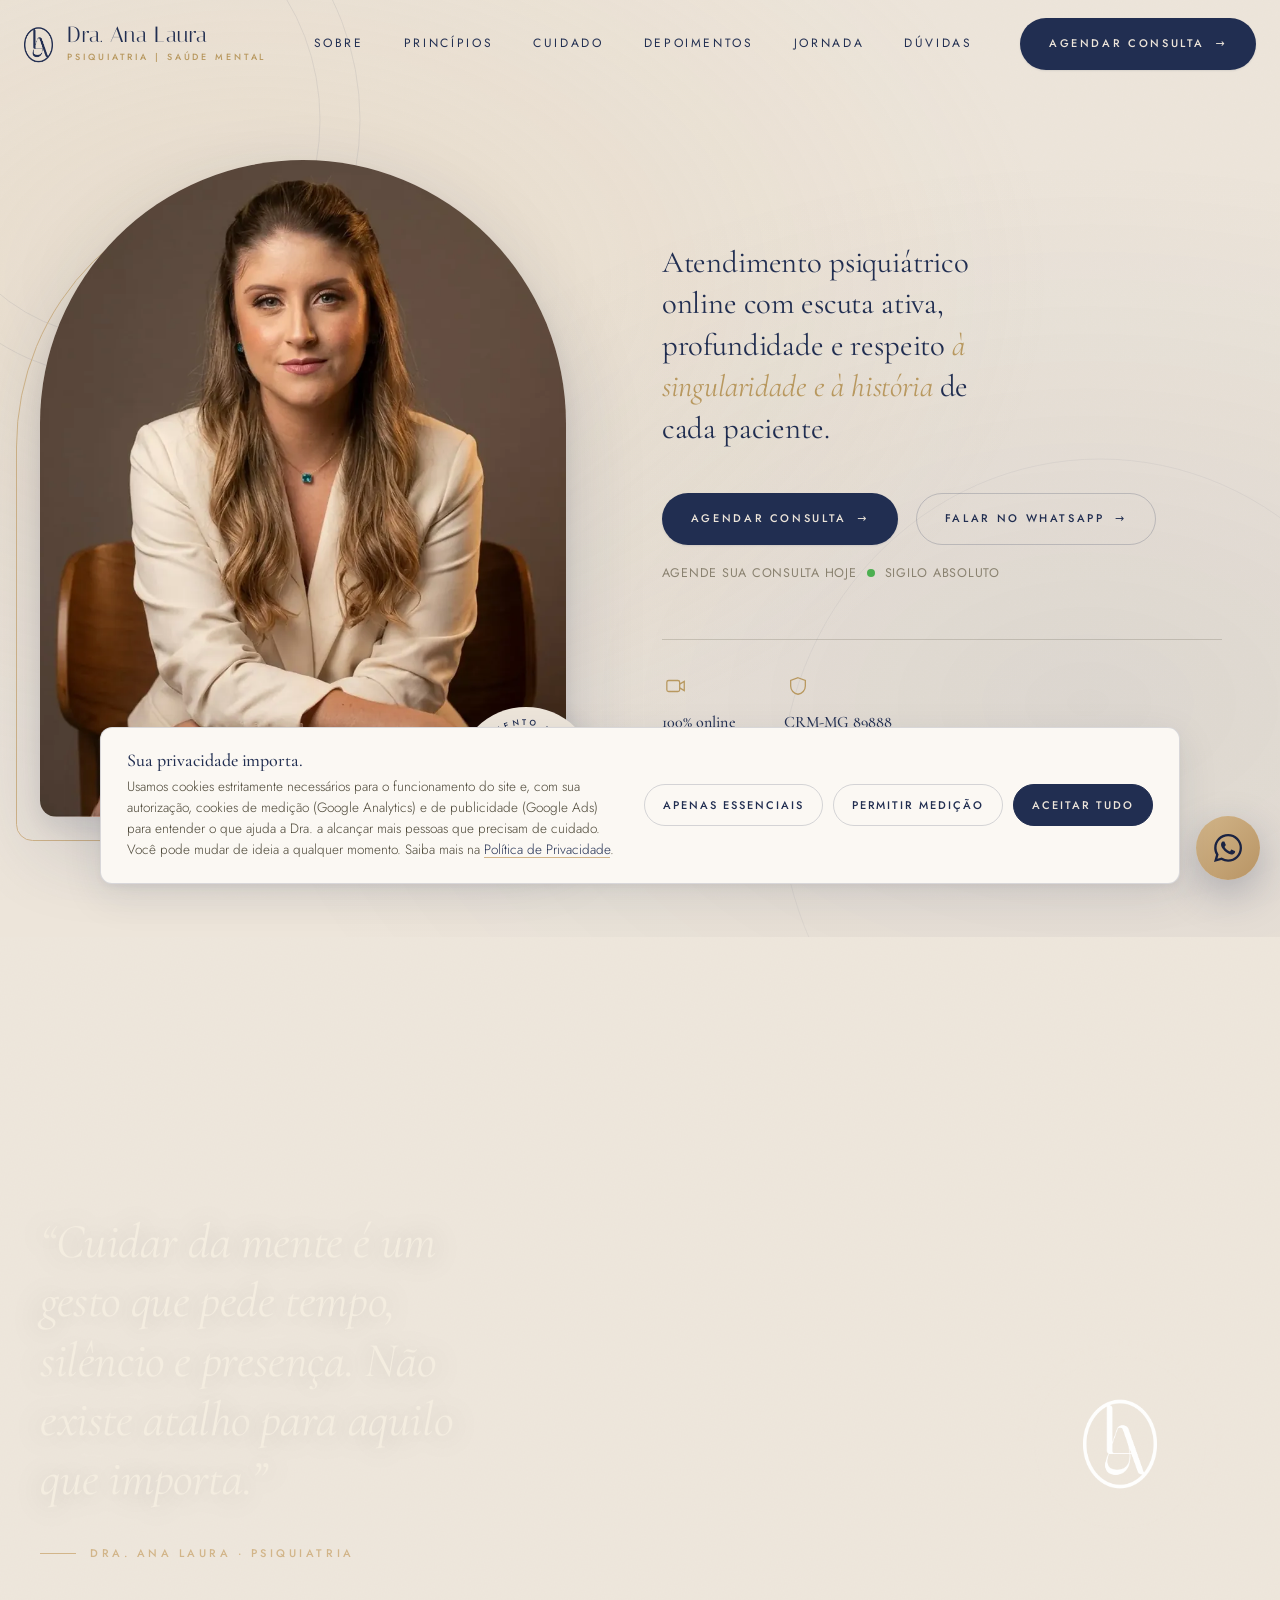
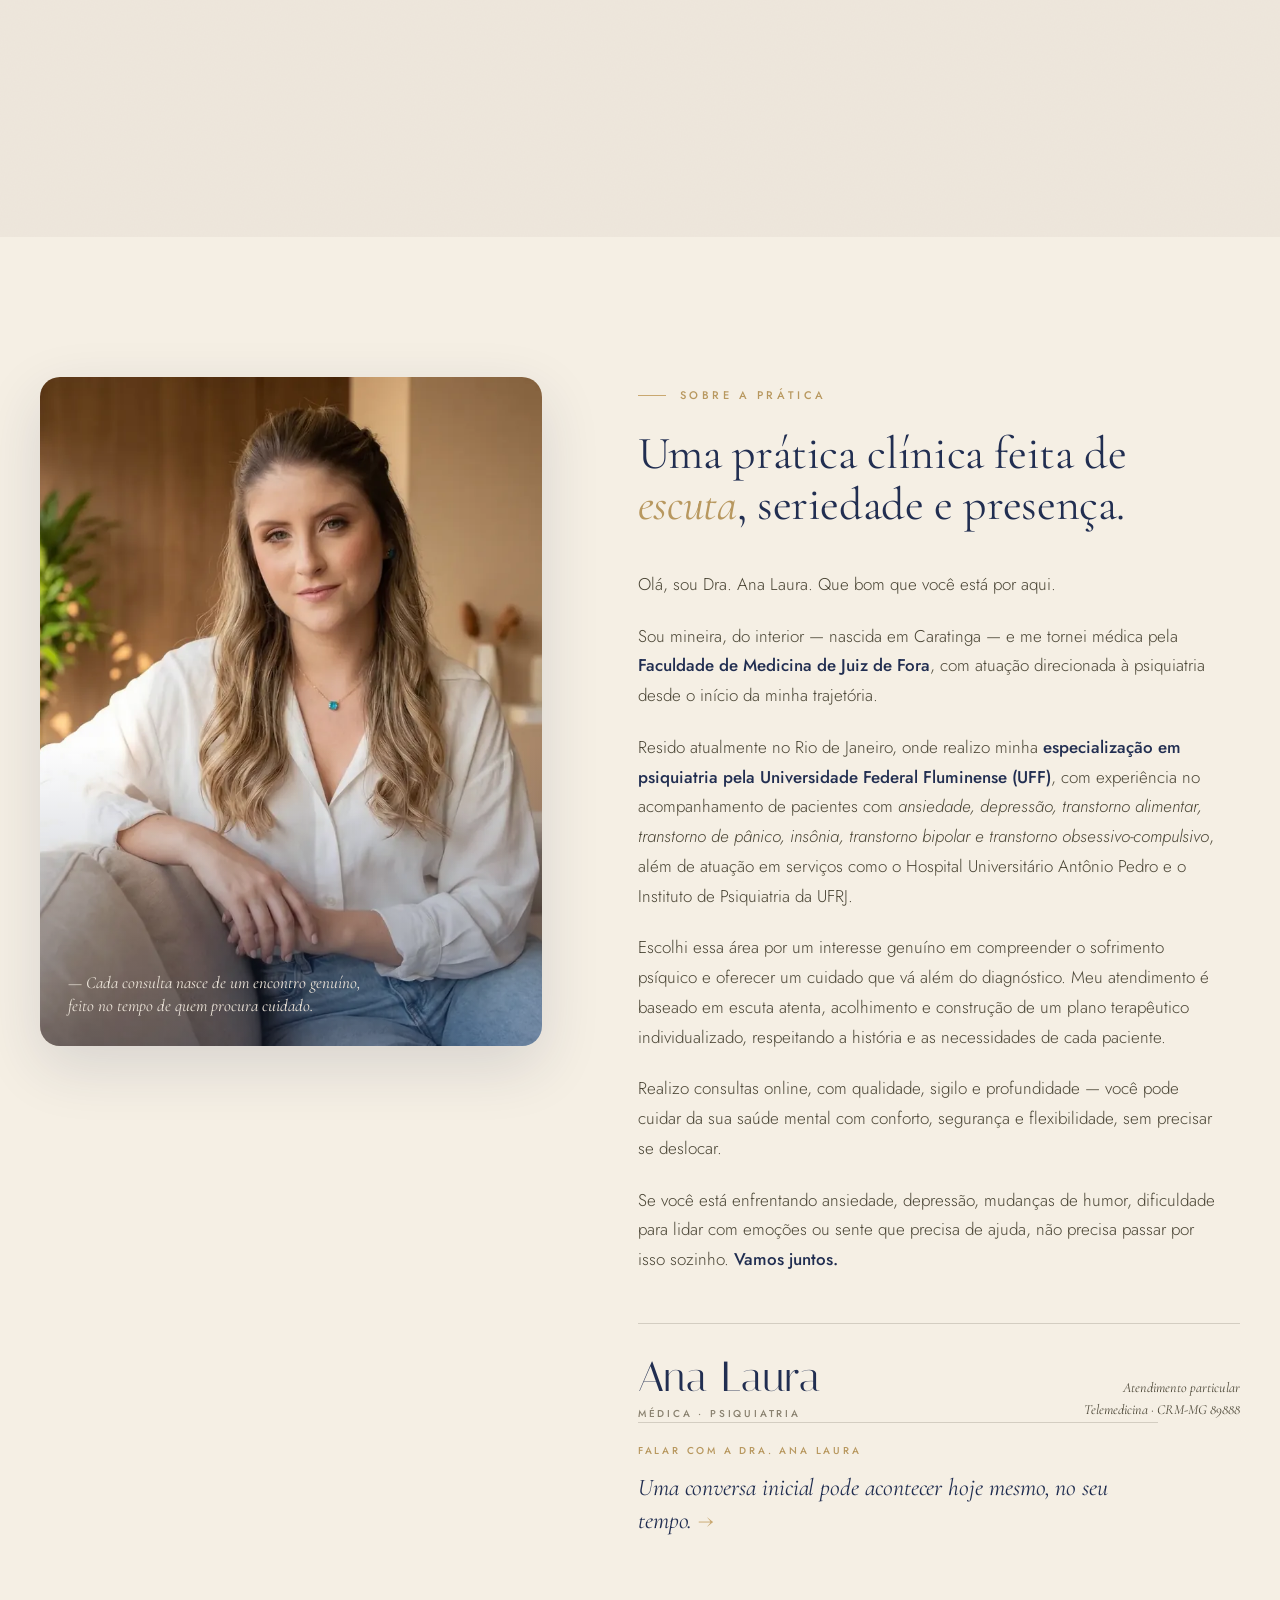
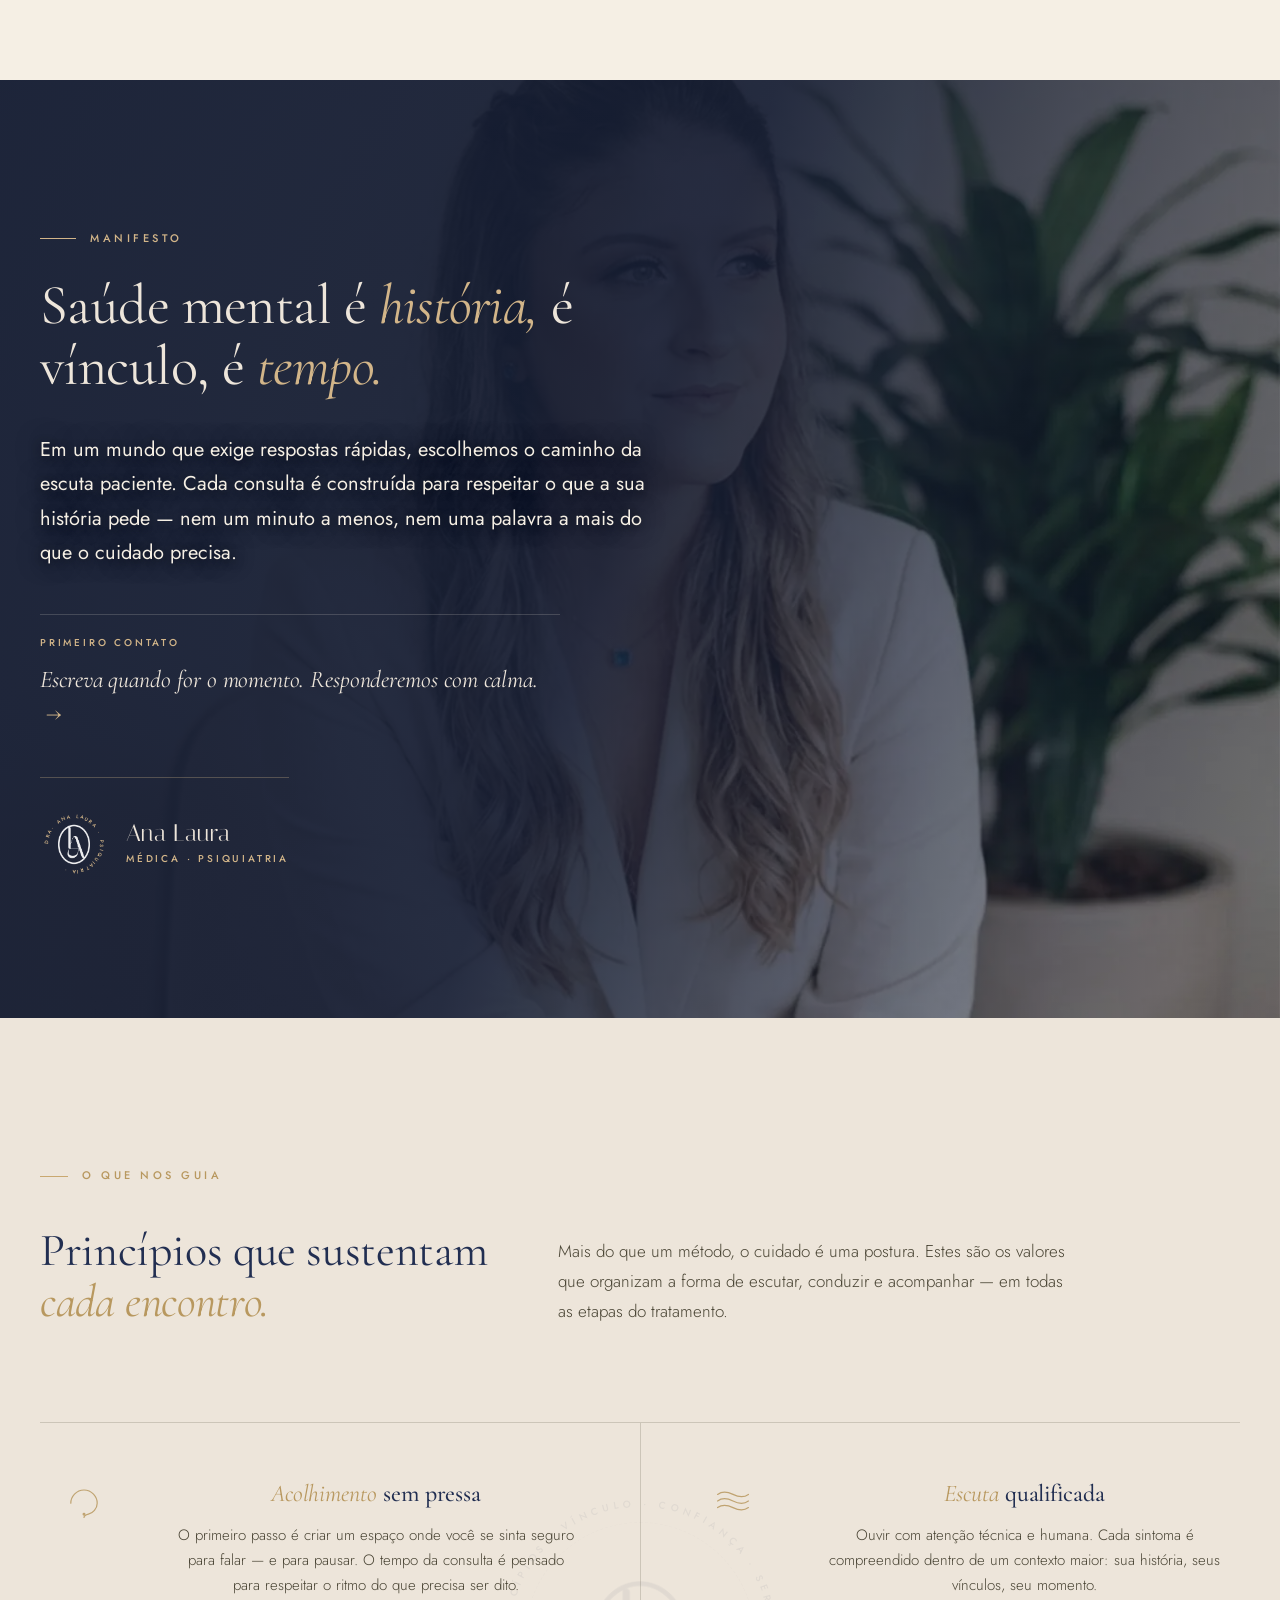
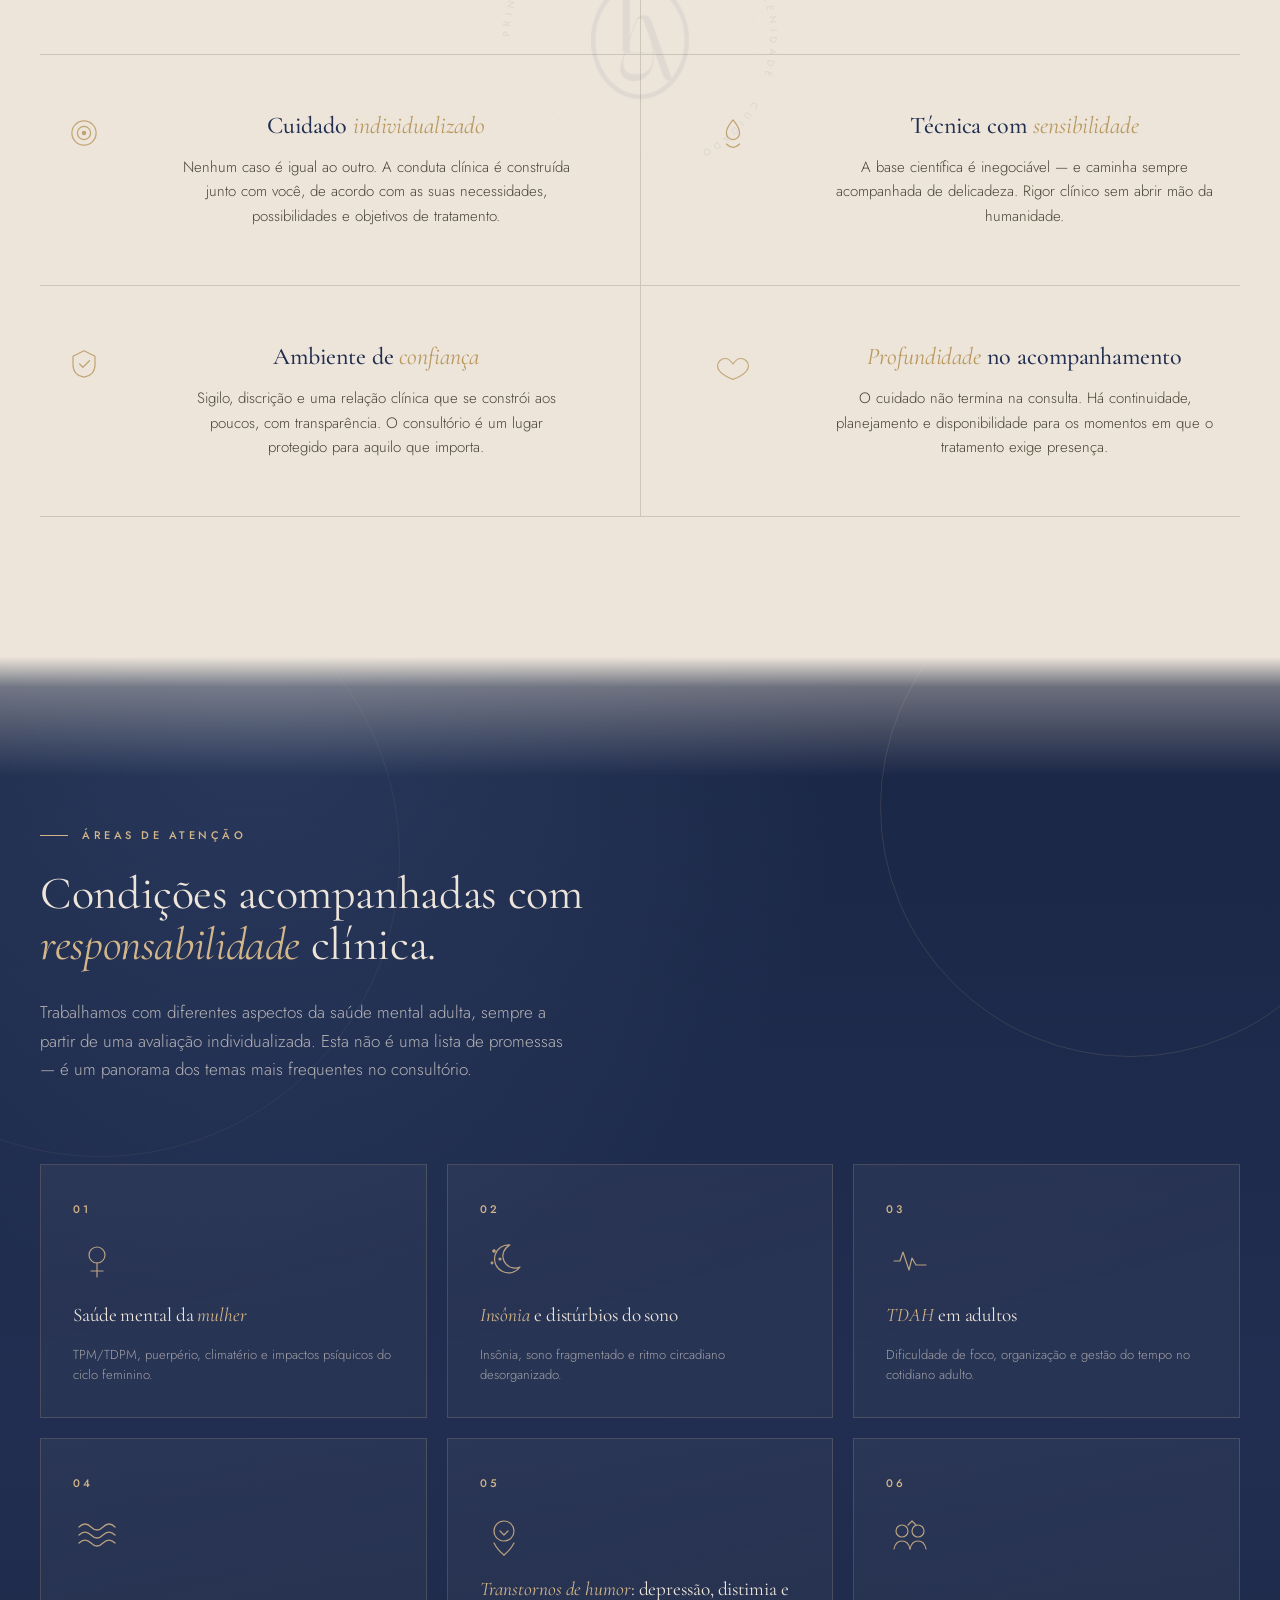
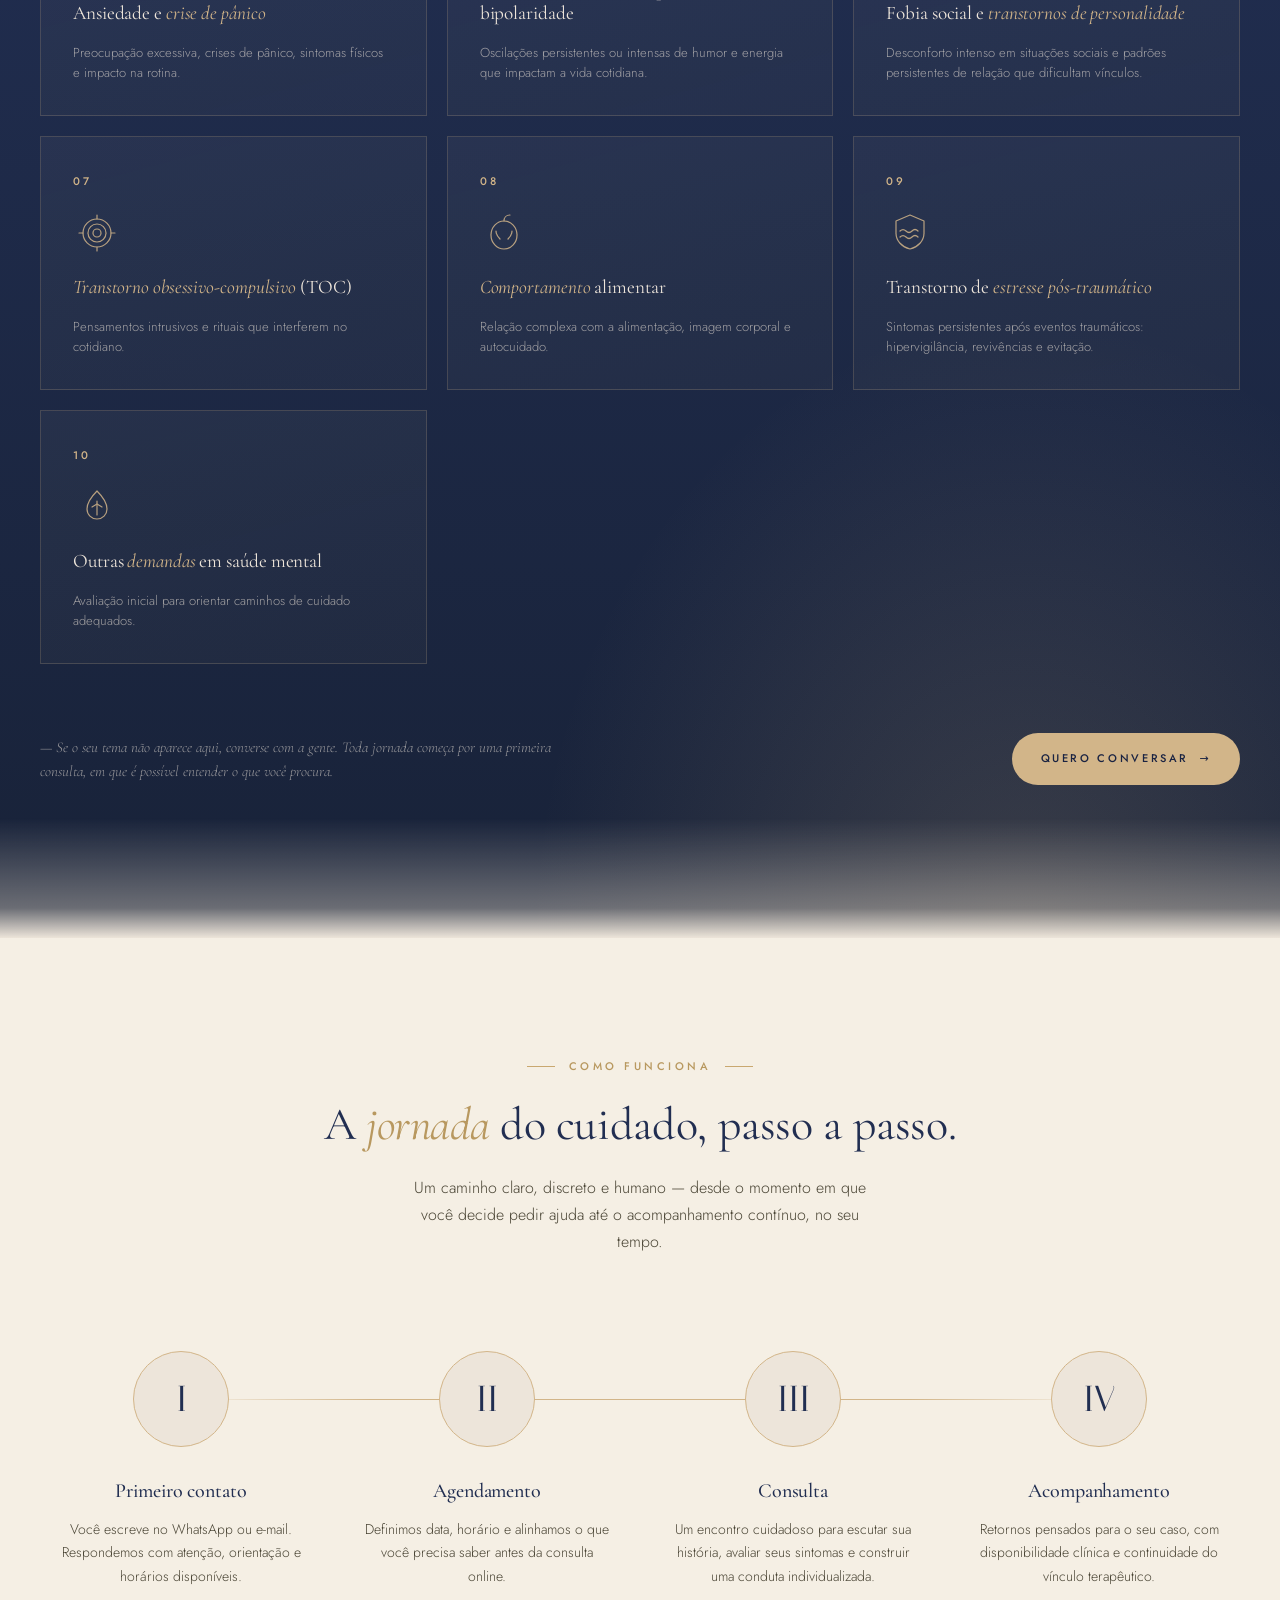
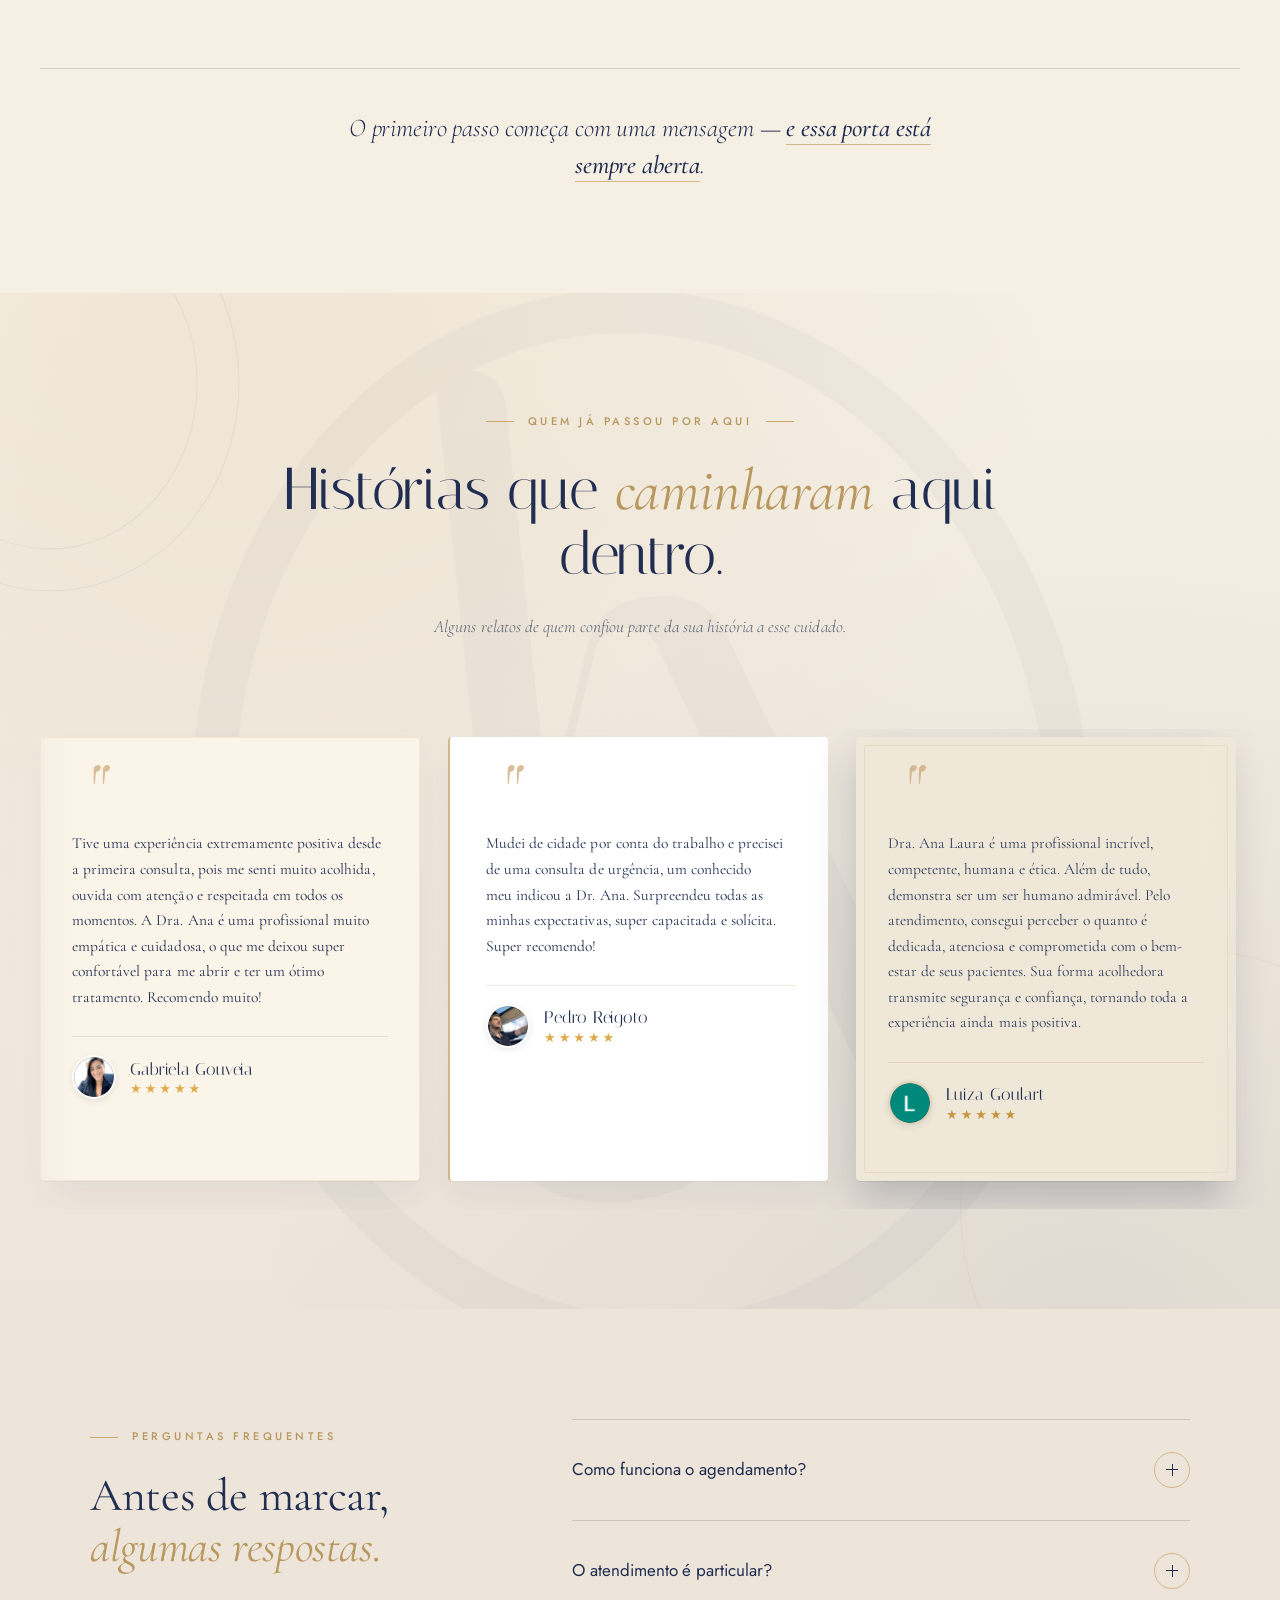
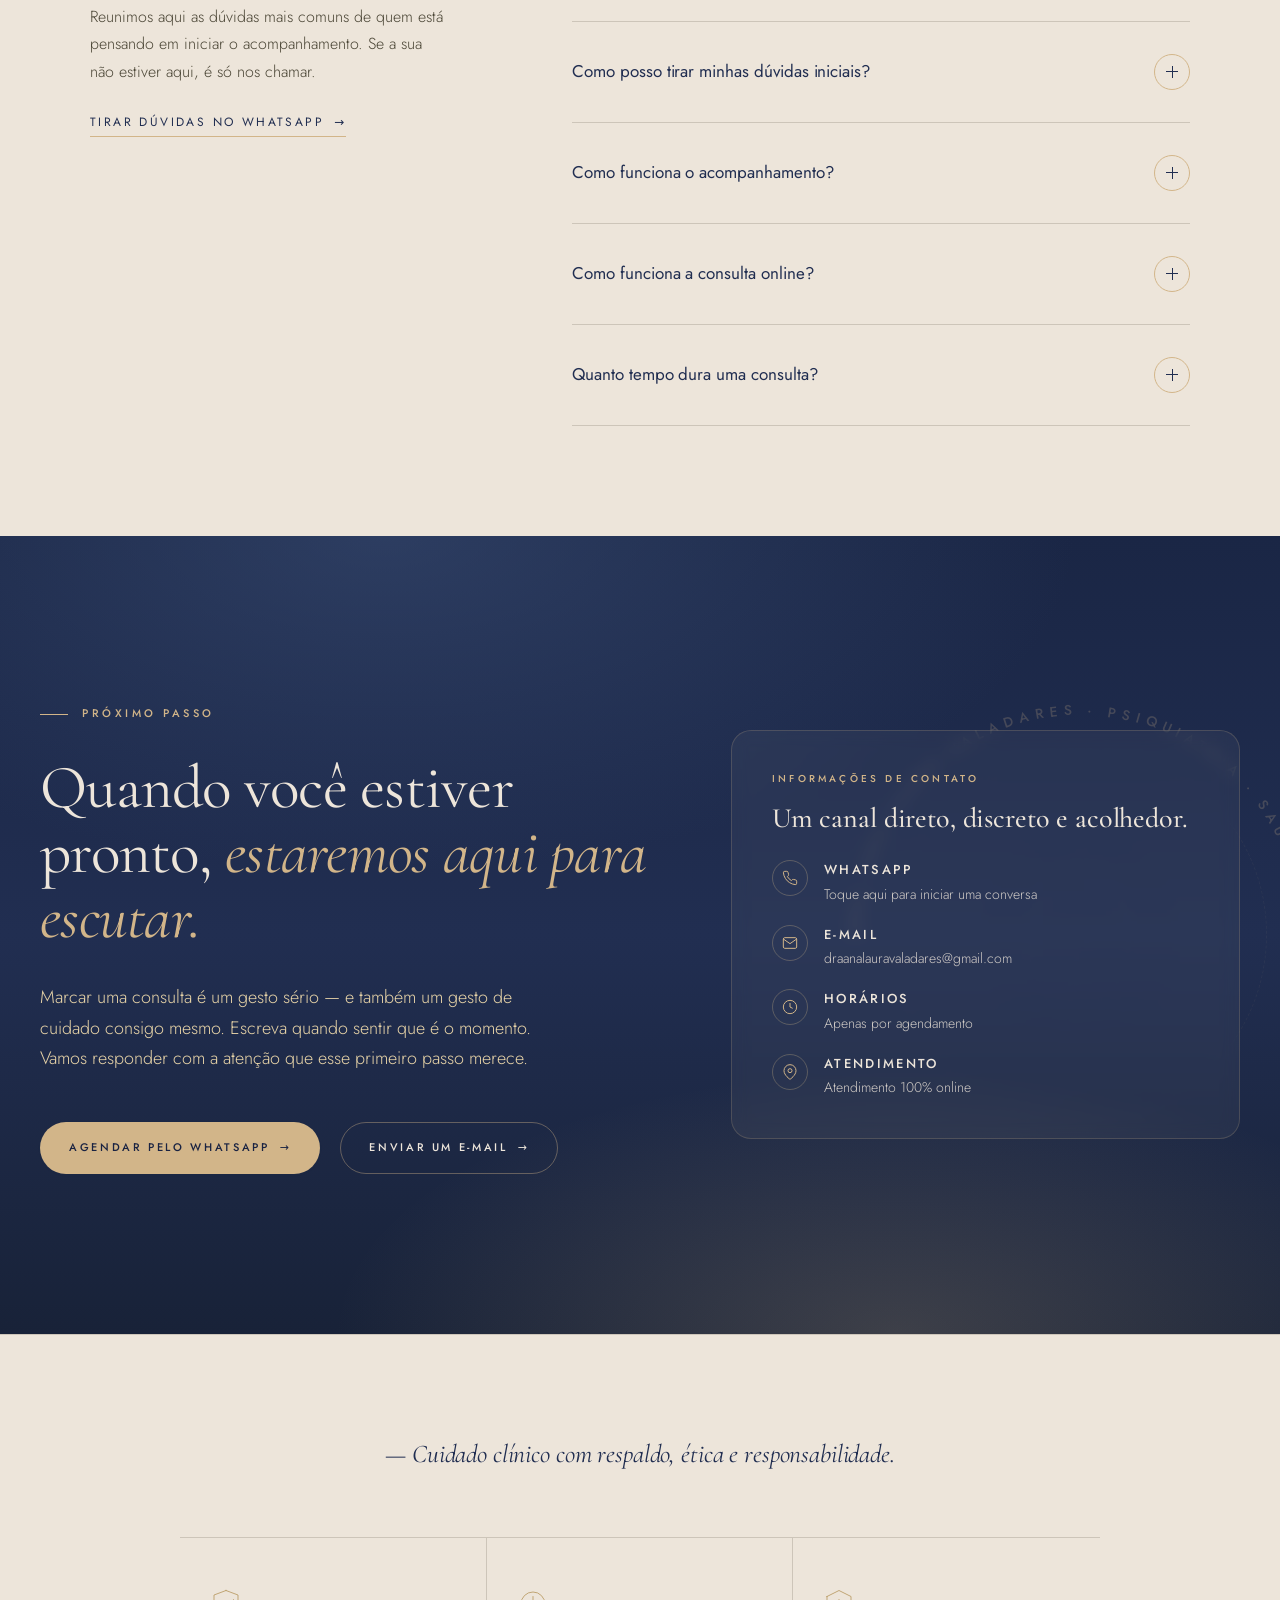
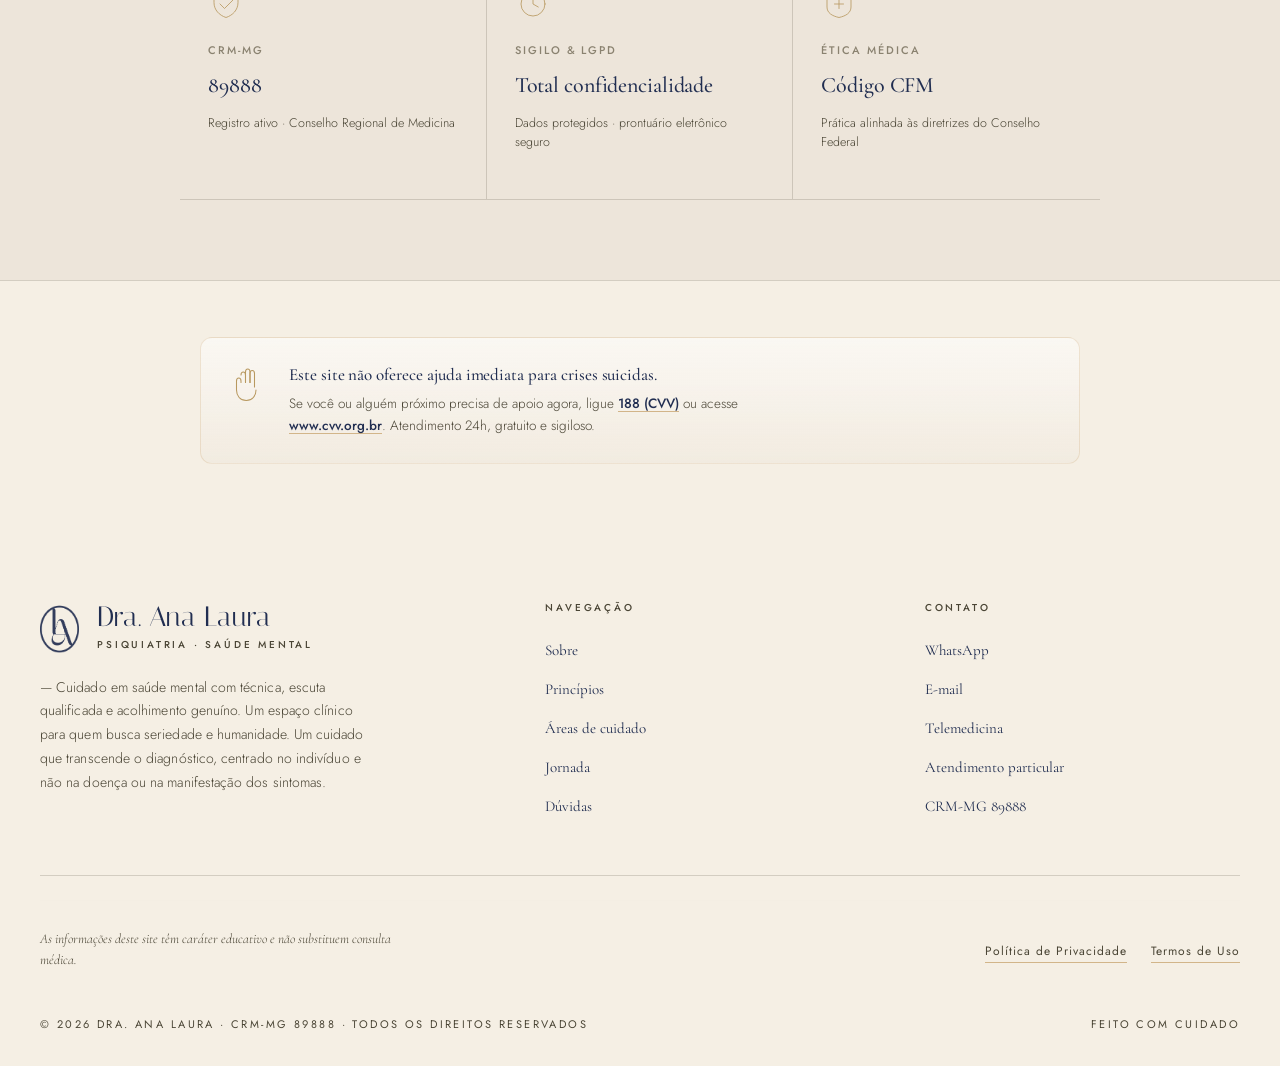
==== index.html @ be2977d3 "perf+a11y: optimize parallax, fix invalid aria, improve footer contrast Phase 3.1 — Parallax (gradie" ====
<!doctype html>
<html lang="pt-BR">
<head>
<meta charset="utf-8">
<meta name="viewport" content="width=device-width, initial-scale=1">
<title>Dra. Ana Laura Valadares · Psiquiatria e Saúde Mental Online · CRM-MG 89888</title>
<meta name="description" content="Atendimento online em saúde mental com Dra. Ana Laura Valadares, com especialização em psiquiatria pela UFF. Consultas de até 1h30. Agende hoje.">
<meta name="author" content="Dra. Ana Laura Valadares">
<meta name="theme-color" content="#212e51">
<meta name="robots" content="index, follow, max-image-preview:large">
<link rel="canonical" href="https://www.psqdraanalaura.com.br/">

<!-- Open Graph / WhatsApp / Facebook / LinkedIn preview -->
<meta property="og:type" content="website">
<meta property="og:locale" content="pt_BR">
<meta property="og:site_name" content="Dra. Ana Laura Valadares">
<meta property="og:title" content="Dra. Ana Laura Valadares · Psiquiatria e Saúde Mental Online">
<meta property="og:description" content="Atendimento online em saúde mental com escuta atenta, sigilo e cuidado individualizado. CRM-MG 89888.">
<meta property="og:url" content="https://www.psqdraanalaura.com.br/">
<meta property="og:image" content="https://www.psqdraanalaura.com.br/assets/portrait_studio.jpeg">
<meta property="og:image:alt" content="Retrato de Dra. Ana Laura Valadares">
<meta property="og:image:width" content="1200">
<meta property="og:image:height" content="630">

<!-- Twitter -->
<meta name="twitter:card" content="summary_large_image">
<meta name="twitter:title" content="Dra. Ana Laura Valadares · Psiquiatria online">
<meta name="twitter:description" content="Atendimento online em saúde mental com escuta atenta e cuidado individualizado. CRM-MG 89888.">
<meta name="twitter:image" content="https://www.psqdraanalaura.com.br/assets/portrait_studio.jpeg">

<!-- Favicons -->
<link rel="icon" href="assets/logo_mark.png">
<link rel="apple-touch-icon" href="assets/logo_mark.png">

<!-- Performance: connect to font + analytics origins early -->
<link rel="preconnect" href="https://fonts.googleapis.com">
<link rel="preconnect" href="https://fonts.gstatic.com" crossorigin>
<link rel="preconnect" href="https://www.googletagmanager.com">
<link rel="preconnect" href="https://www.google-analytics.com">
<link rel="preload" as="image" imagesrcset="assets/portrait_studio_sm.webp 900w, assets/portrait_studio.webp 1200w" imagesizes="(max-width: 600px) 100vw, 50vw" type="image/webp" fetchpriority="high">

<!-- Google Fonts: non-blocking load (preload + onload swap)
     Weights audited against styles.css usage on 2026-05-08:
       Cormorant Garamond: 300, 400, 500, 700, italic 400
       Jost: 300, 400, 500
       Italiana: 400 -->
<link rel="preload" as="style" href="https://fonts.googleapis.com/css2?family=Cormorant+Garamond:ital,wght@0,300;0,400;0,500;0,700;1,400&family=Italiana&family=Jost:wght@300;400;500&display=swap" onload="this.onload=null;this.rel='stylesheet'">
<noscript><link rel="stylesheet" href="https://fonts.googleapis.com/css2?family=Cormorant+Garamond:ital,wght@0,300;0,400;0,500;0,700;1,400&family=Italiana&family=Jost:wght@300;400;500&display=swap"></noscript>

<!-- ============================================================
     Google Consent Mode v2 (LGPD-friendly: nothing tracks until consent)
     Replace G-V80CXY51QP (GA4) and AW-18126057890 (Google Ads) below.
     Conversion labels: see GOOGLE-ADS-SETUP.md
     ============================================================ -->
<script>
  window.dataLayer = window.dataLayer || [];
  function gtag(){ dataLayer.push(arguments); }
  // Default state: deny everything — site stays cookieless until user consents
  gtag('consent', 'default', {
    ad_storage: 'denied',
    ad_user_data: 'denied',
    ad_personalization: 'denied',
    analytics_storage: 'denied',
    functionality_storage: 'granted',
    security_storage: 'granted',
    wait_for_update: 500
  });
  gtag('set', 'ads_data_redaction', true);
  gtag('set', 'url_passthrough', true);
  // Restore prior choice if any (set by the cookie banner)
  try {
    var saved = JSON.parse(localStorage.getItem('cookie_consent_v1') || 'null');
    if (saved && saved.choice === 'all') {
      gtag('consent', 'update', {
        ad_storage: 'granted', ad_user_data: 'granted',
        ad_personalization: 'granted', analytics_storage: 'granted'
      });
    } else if (saved && saved.choice === 'analytics') {
      gtag('consent', 'update', { analytics_storage: 'granted' });
    }
  } catch(e) {}
</script>
<script async src="https://www.googletagmanager.com/gtag/js?id=G-V80CXY51QP"></script>
<script>
  gtag('js', new Date());
  gtag('config', 'G-V80CXY51QP', { send_page_view: true, anonymize_ip: true });
  gtag('config', 'AW-18126057890');
  gtag('config', 'AW-18068581578');
</script>

<!-- Design tokens inlined to eliminate render-blocking request (was assets/tokens.css) -->
<style>
:root{--navy-900:#1a2342;--navy-800:#212e51;--navy-700:#222e52;--navy-600:#2e3a5e;--navy-500:#4a5678;--champagne-700:#b8985f;--champagne-600:#c9a870;--champagne-500:#d2b589;--champagne-400:#ddc4a0;--champagne-300:#e8d5b8;--ivory-100:#fbf8f3;--ivory-200:#f5efe4;--cream-300:#ede5da;--cream-400:#e8e0d2;--pearl-300:#ebe5e0;--pearl-400:#d8d0c7;--pearl-500:#b8ad9e;--fg-1:var(--navy-800);--fg-2:#4a4535;--fg-3:#8a8270;--fg-inverse:var(--ivory-100);--bg-1:var(--ivory-200);--bg-2:var(--cream-300);--bg-3:var(--pearl-300);--bg-dark:var(--navy-800);--border-1:rgba(33,46,81,.08);--border-2:rgba(33,46,81,.16);--border-strong:var(--navy-800);--hairline:rgba(74,69,53,.20);--accent:var(--champagne-500);--accent-hover:var(--champagne-600);--accent-press:var(--champagne-700);--font-display:'Italiana','Cormorant Garamond',serif;--font-serif:'Cormorant Garamond','Cormorant',Georgia,serif;--font-sans:'Jost','Helvetica Neue',system-ui,sans-serif;--fs-display:clamp(56px,8vw,120px);--fs-h1:clamp(40px,5vw,72px);--fs-h2:clamp(32px,3.5vw,48px);--fs-h3:28px;--fs-h4:22px;--fs-body:17px;--fs-body-sm:15px;--fs-caption:13px;--fs-eyebrow:12px;--ls-eyebrow:.28em;--ls-label:.14em;--ls-tight:-.01em;--lh-display:.95;--lh-heading:1.1;--lh-body:1.6;--sp-1:4px;--sp-2:8px;--sp-3:12px;--sp-4:16px;--sp-5:24px;--sp-6:32px;--sp-7:48px;--sp-8:64px;--sp-9:96px;--sp-10:128px;--r-none:0;--r-sm:2px;--r-md:6px;--r-lg:12px;--r-xl:20px;--r-pill:999px;--shadow-1:0 1px 2px rgba(33,46,81,.04),0 1px 1px rgba(33,46,81,.03);--shadow-2:0 4px 16px rgba(33,46,81,.06),0 2px 4px rgba(33,46,81,.04);--shadow-3:0 12px 40px rgba(33,46,81,.10),0 4px 10px rgba(33,46,81,.05);--shadow-focus:0 0 0 3px rgba(210,181,137,.35);--ease-out:cubic-bezier(.22,.61,.36,1);--ease-in-out:cubic-bezier(.65,0,.35,1);--dur-fast:160ms;--dur-med:320ms;--dur-slow:600ms;--measure-text:62ch;--container:1200px}
html,body{font-family:var(--font-sans);font-size:var(--fs-body);line-height:var(--lh-body);color:var(--fg-1);background:var(--bg-1);-webkit-font-smoothing:antialiased;text-rendering:optimizeLegibility}
.display{font-family:var(--font-display);font-size:var(--fs-display);line-height:var(--lh-display);letter-spacing:var(--ls-tight);color:var(--navy-800);font-weight:400}
h1,.h1{font-family:var(--font-serif);font-size:var(--fs-h1);line-height:var(--lh-heading);font-weight:500;color:var(--navy-800);letter-spacing:-.005em}
h2,.h2{font-family:var(--font-serif);font-size:var(--fs-h2);line-height:var(--lh-heading);font-weight:500;color:var(--navy-800)}
h3,.h3{font-family:var(--font-serif);font-size:var(--fs-h3);line-height:1.25;font-weight:500;color:var(--navy-800)}
h4,.h4{font-family:var(--font-sans);font-size:var(--fs-h4);font-weight:500;color:var(--navy-800);letter-spacing:.01em}
p,.body{font-family:var(--font-sans);font-size:var(--fs-body);line-height:var(--lh-body);color:var(--fg-2);max-width:var(--measure-text);font-weight:300}
.eyebrow{font-family:var(--font-sans);font-size:var(--fs-eyebrow);letter-spacing:var(--ls-eyebrow);text-transform:uppercase;font-weight:500;color:var(--champagne-700)}
.label{font-family:var(--font-sans);font-size:var(--fs-caption);letter-spacing:var(--ls-label);text-transform:uppercase;font-weight:500;color:var(--fg-2)}
.caption{font-family:var(--font-serif);font-size:var(--fs-caption);font-style:italic;color:var(--fg-3);font-weight:400}
.quote{font-family:var(--font-serif);font-style:italic;font-size:26px;line-height:1.35;color:var(--navy-800);font-weight:400}
</style>
<link rel="stylesheet" href="styles.css?v=32">

<!-- No-JS fallback: keep all .reveal content visible if JS is disabled -->
<noscript><style>.reveal{opacity:1!important;transform:none!important}</style></noscript>

<!-- Structured data for search engines -->
<script type="application/ld+json">
{
  "@context": "https://schema.org",
  "@type": "Physician",
  "name": "Dra. Ana Laura Valadares",
  "medicalSpecialty": "Psychiatric",
  "url": "https://www.psqdraanalaura.com.br/",
  "image": "https://www.psqdraanalaura.com.br/assets/portrait_studio.jpeg",
  "description": "Médica psiquiatra. Atendimento online em saúde mental.",
  "identifier": "CRM-MG 89888",
  "availableService": {
    "@type": "MedicalTherapy",
    "name": "Consulta psiquiátrica online (telemedicina)"
  },
  "telephone": "+5531971546161",
  "email": "draanalauravaladares@gmail.com",
  "areaServed": "BR",
  "knowsLanguage": "pt-BR"
}
</script>
</head>
<body>
<a href="#main" class="skip-link">Pular para o conteúdo</a>

<!-- ============================= HEADER ============================= -->
<header class="header" id="siteHeader">
  <div class="header__inner">
    <a href="#top" class="brand">
      <img src="assets/logo_mark.webp" alt="" class="brand__mark" width="42" height="60" decoding="async">
      <div>
        <div class="brand__name">Dra. Ana Laura</div>
        <div class="brand__tag">Psiquiatria | Saúde mental</div>
      </div>
    </a>
    <nav class="nav">
      <a href="#sobre">Sobre</a>
      <a href="#principios">Princípios</a>
      <a href="#cuidado">Cuidado</a>
      <a href="#depoimentos">Depoimentos</a>
      <a href="#jornada">Jornada</a>
      <a href="#duvidas">Dúvidas</a>
    </nav>
    <a href="https://wa.me/5531971546161" target="_blank" rel="noopener" class="btn btn--primary" data-button-location="header_desktop">Agendar consulta <span class="arrow">→</span></a>
    <button class="nav-toggle" id="navToggle" aria-label="Abrir menu" aria-controls="mobileMenu" aria-expanded="false">
      <svg viewBox="0 0 24 24" fill="none" stroke="currentColor" stroke-width="1.5"><path d="M3 7h18M3 12h18M3 17h18"/></svg>
    </button>
  </div>
</header>

<!-- Mobile menu -->
<div class="mobile-menu" id="mobileMenu">
  <button class="mobile-menu__close" id="mobileClose" aria-label="Fechar">
    <svg width="28" height="28" viewBox="0 0 24 24" fill="none" stroke="currentColor" stroke-width="1.5"><path d="M6 6l12 12M18 6L6 18"/></svg>
  </button>
  <nav>
    <a href="#sobre" data-close>Sobre</a>
    <a href="#principios" data-close>Princípios</a>
    <a href="#cuidado" data-close>Cuidado</a>
    <a href="#depoimentos" data-close>Depoimentos</a>
    <a href="#jornada" data-close>Jornada</a>
    <a href="#duvidas" data-close>Dúvidas</a>
    <a href="#contato" data-close>Contato</a>
  </nav>
  <a href="https://wa.me/5531971546161" target="_blank" rel="noopener" class="btn btn--primary" data-close data-button-location="header_mobile">Agendar consulta <span class="arrow">→</span></a>
</div>

<main id="main">
<!-- ============================= HERO ============================= -->
<section class="hero" id="top">
  <!-- decorative arcs inspired by the monogram oval -->
  <svg class="hero__decor hero__decor--tl" viewBox="0 0 520 520" fill="none" stroke="currentColor" stroke-width="1">
    <ellipse cx="260" cy="260" rx="240" ry="258"/>
    <ellipse cx="260" cy="260" rx="200" ry="218"/>
  </svg>
  <svg class="hero__decor hero__decor--br" viewBox="0 0 680 680" fill="none" stroke="currentColor" stroke-width="1">
    <ellipse cx="340" cy="340" rx="320" ry="338"/>
  </svg>

  <div class="hero__inner">
    <div class="hero__copy reveal">
      <h1 class="hero__lede">
        Atendimento psiquiátrico online com escuta ativa, profundidade e respeito <em>à singularidade e à história</em> de cada paciente.
      </h1>
      <div class="hero__actions">
        <a href="https://wa.me/5531971546161" target="_blank" rel="noopener" class="btn btn--primary" data-button-location="hero_primary">Agendar consulta <span class="arrow">→</span></a>
        <a href="https://wa.me/5531971546161" target="_blank" rel="noopener" class="btn btn--ghost" data-button-location="hero_secondary">
          Falar no WhatsApp <span class="arrow">→</span>
        </a>
      </div>
      <p class="hero__microcopy">
        <span>Agende sua consulta hoje</span>
        <span class="hero__microcopy-dot" aria-hidden="true"></span>
        <span>Sigilo absoluto</span>
      </p>
            <div class="hero__credentials">
        <div>
          <span class="cred-icon" aria-hidden="true">
            <svg viewBox="0 0 24 24" fill="none" stroke="currentColor" stroke-width="1.4"><rect x="2" y="6" width="14" height="12" rx="2"/><path d="M16 10l5-3v10l-5-3"/></svg>
          </span>
          <span class="cred-v">100% online</span>
        </div>
        <div>
          <span class="cred-icon" aria-hidden="true">
            <svg viewBox="0 0 24 24" fill="none" stroke="currentColor" stroke-width="1.4"><path d="M12 3l8 3v6c0 4.5-3.4 8.4-8 9-4.6-.6-8-4.5-8-9V6z"/></svg>
          </span>
          <span class="cred-v">CRM-MG 89888</span>
        </div>
      </div>
    </div>

    <div class="hero__visual reveal delay-2">
      <div class="hero__frame"></div>
      <div class="hero__portrait">
        <picture>
          <source type="image/webp" srcset="assets/portrait_studio_sm.webp 900w, assets/portrait_studio.webp 1200w" sizes="(max-width: 600px) 100vw, 50vw">
          <img src="assets/portrait_studio.jpeg" alt="Retrato de Dra. Ana Laura Valadares" width="1200" height="1500" fetchpriority="high" decoding="async">
        </picture>
      </div>
      <div class="hero__stamp">
        <svg viewBox="0 0 140 140" xmlns="http://www.w3.org/2000/svg">
          <defs>
            <path id="circlePath" d="M 70, 70 m -52, 0 a 52,52 0 1,1 104,0 a 52,52 0 1,1 -104,0"/>
          </defs>
          <text font-family="Jost, sans-serif" font-size="8.2" letter-spacing="3.2" fill="#212e51" font-weight="500">
            <textPath href="#circlePath" startOffset="0">
              ACOLHIMENTO · ESCUTA · TÉCNICA · PRESENÇA ·
            </textPath>
          </text>
        </svg>
        <div class="hero__stamp-mark">
          <img src="assets/logo_mark.webp" alt="" width="60" height="86" decoding="async">
        </div>
      </div>
    </div>
  </div>

</section>

<!-- ============================= GRADIENT BAND ============================= -->
<section class="gradient-band">
  <div class="gradient-band__noise"></div>
  <div class="gradient-band__inner">
    <div class="reveal">
      <p class="gradient-band__quote">
        <span class="mark">“</span>Cuidar da mente é um gesto que pede tempo, silêncio e presença. Não existe <em>atalho</em> para aquilo que importa.<span class="mark">”</span>
      </p>
      <div class="gradient-band__attribution">Dra. Ana Laura · Psiquiatria</div>
    </div>
    <div class="seal seal--lg gradient-band__seal reveal delay-1">
      <div class="seal__ring">
        <svg viewBox="0 0 240 240">
          <defs><path id="gbRing" d="M 120,120 m -96,0 a 96,96 0 1,1 192,0 a 96,96 0 1,1 -192,0"/></defs>
          <text font-family="Jost, sans-serif" font-size="9" letter-spacing="4" fill="currentColor" font-weight="500"><textPath href="#gbRing" startOffset="0">DRA. ANA LAURA · PSIQUIATRIA · SAÚDE MENTAL · </textPath></text>
        </svg>
      </div>
      <div class="seal__halo"></div>
      <div class="seal__core"><img src="assets/logo_mark.webp" alt="" width="120" height="172" loading="lazy" decoding="async"></div>
    </div>
  </div>
</section>

<!-- ============================= ABOUT ============================= -->
<section class="about" id="sobre">
  <div class="about__inner">
    <div class="about__visual reveal">
      <picture>
        <source type="image/webp" srcset="assets/ana_03_sm.webp 900w, assets/ana_03.webp 1400w" sizes="(max-width: 600px) 100vw, 50vw">
        <img src="assets/ana_03.png" alt="Dra. Ana Laura em sessão de fotos" width="1200" height="1306" loading="lazy" decoding="async">
      </picture>
      <div class="about__visual-caption">
        — Cada consulta nasce de um encontro genuíno,<br>feito no tempo de quem procura cuidado.
      </div>
    </div>

    <div class="about__content reveal delay-1">
      <div class="about__eyebrow">Sobre a prática</div>
      <h2 class="about__title">
        Uma prática clínica feita de <span class="italic">escuta</span>, seriedade e presença.
      </h2>
      <div class="about__body">
        <p>
          Olá, sou Dra. Ana Laura. Que bom que você está por aqui.
        </p>
        <p>
          Sou mineira, do interior — nascida em Caratinga — e me tornei médica pela <strong>Faculdade de Medicina de Juiz de Fora</strong>, com atuação direcionada à psiquiatria desde o início da minha trajetória.
        </p>
        <p>
          Resido atualmente no Rio de Janeiro, onde realizo minha <strong>especialização em psiquiatria pela Universidade Federal Fluminense (UFF)</strong>, com experiência no acompanhamento de pacientes com <em>ansiedade, depressão, transtorno alimentar, transtorno de pânico, insônia, transtorno bipolar e transtorno obsessivo-compulsivo</em>, além de atuação em serviços como o Hospital Universitário Antônio Pedro e o Instituto de Psiquiatria da UFRJ.
        </p>
        <p>
          Escolhi essa área por um interesse genuíno em compreender o sofrimento psíquico e oferecer um cuidado que vá além do diagnóstico. Meu atendimento é baseado em escuta atenta, acolhimento e construção de um plano terapêutico individualizado, respeitando a história e as necessidades de cada paciente.
        </p>
        <p>
          Realizo consultas online, com qualidade, sigilo e profundidade — você pode cuidar da sua saúde mental com conforto, segurança e flexibilidade, sem precisar se deslocar.
        </p>
        <p>
          Se você está enfrentando ansiedade, depressão, mudanças de humor, dificuldade para lidar com emoções ou sente que precisa de ajuda, não precisa passar por isso sozinho. <strong>Vamos juntos.</strong>
        </p>
      </div>

      <div class="about__signature">
        <div>
          <div class="about__sig-name">Ana Laura</div>
          <div class="about__sig-role">Médica · Psiquiatria</div>
        </div>
        <div class="about__sig-credentials">
          Atendimento particular<br>
          Telemedicina · CRM-MG 89888
        </div>
      </div>

      <a href="https://wa.me/5531971546161" target="_blank" rel="noopener" class="wa-whisper" data-button-location="about_block">
        <span class="wa-whisper__label">Falar com a Dra. Ana Laura</span>
        <span class="wa-whisper__text">Uma conversa inicial pode acontecer hoje mesmo, <em>no seu tempo.</em></span>
      </a>
    </div>
  </div>
</section>

<!-- ============================= MANIFESTO (photo bg) ============================= -->
<section class="manifesto">
  <div class="manifesto__bg"></div>
  <div class="manifesto__inner">
    <div class="manifesto__copy reveal">
      <div class="manifesto__eyebrow">Manifesto</div>
      <h2 class="manifesto__title">
        Saúde mental é <span class="italic">história,</span> é vínculo,
        é <span class="italic">tempo.</span>
      </h2>
      <p class="manifesto__body">
        Em um mundo que exige respostas rápidas, escolhemos o caminho da escuta paciente. Cada consulta é construída para respeitar o que a sua história pede — nem um minuto a menos, nem uma palavra a mais do que o cuidado precisa.
      </p>
      <a href="https://wa.me/5531971546161" target="_blank" rel="noopener" class="wa-whisper wa-whisper--light" style="margin-bottom:44px;" data-button-location="manifesto">
        <span class="wa-whisper__label">Primeiro contato</span>
        <span class="wa-whisper__text">Escreva <em>quando for o momento.</em> Responderemos com calma.</span>
      </a>
      <div class="manifesto__signature">
        <div class="seal" style="width:68px;height:68px;color:var(--champagne-500);">
          <div class="seal__ring">
            <svg viewBox="0 0 68 68"><defs><path id="msRing" d="M 34,34 m -26,0 a 26,26 0 1,1 52,0 a 26,26 0 1,1 -52,0"/></defs><text font-family="Jost, sans-serif" font-size="5" letter-spacing="1.8" fill="currentColor" font-weight="500"><textPath href="#msRing" startOffset="0">DRA. ANA LAURA · PSIQUIATRIA · </textPath></text></svg>
          </div>
          <div class="seal__core" style="width:48%;height:48%;"><img src="assets/logo_mark.webp" alt="" width="32" height="46" loading="lazy" decoding="async" style="filter:brightness(0) invert(1);opacity:.92;"></div>
        </div>
        <div>
          <div class="manifesto__sig-text">Ana Laura</div>
          <div class="manifesto__sig-role">Médica · Psiquiatria</div>
        </div>
      </div>
    </div>
  </div>
</section>

<!-- ============================= VALUES ============================= -->
<section class="values" id="principios">
  <div class="seal seal--xl values__seal" aria-hidden="true">
    <div class="seal__ring">
      <svg viewBox="0 0 320 320">
        <defs><path id="valRing" d="M 160,160 m -130,0 a 130,130 0 1,1 260,0 a 130,130 0 1,1 -260,0"/></defs>
        <text font-family="Jost, sans-serif" font-size="10" letter-spacing="4.5" fill="currentColor" font-weight="500"><textPath href="#valRing" startOffset="0">PRINCÍPIOS · VÍNCULO · CONFIANÇA · SERENIDADE · CUIDADO · </textPath></text>
      </svg>
    </div>
    <div class="seal__halo"></div>
    <div class="seal__core"><img src="assets/logo_mark.webp" alt="" width="160" height="229" loading="lazy" decoding="async"></div>
  </div>
  <div class="values__inner">
    <div class="values__head reveal">
      <div>
        <div class="about__eyebrow">O que nos guia</div>
        <h2 class="values__title">
          Princípios que sustentam <span class="italic">cada encontro.</span>
        </h2>
      </div>
      <p class="values__lede">
        Mais do que um método, o cuidado é uma postura. Estes são os valores que organizam a forma de escutar, conduzir e acompanhar — em todas as etapas do tratamento.
      </p>
    </div>

    <div class="values__grid">
      <div class="value reveal">
        <div class="value__head">
          <div class="value__icon" aria-hidden="true"><svg viewBox="0 0 40 40" fill="none" stroke="currentColor" stroke-width="1.1" stroke-linecap="round" stroke-linejoin="round"><path d="M8 22c0-6 5-12 12-12s12 6 12 12c0 5-4 9-8 10-2 .5-4 1-4 3"/><circle cx="20" cy="32" r="0.8" fill="currentColor"/></svg></div>
        </div>
        <div class="value__body">
          <h3><em>Acolhimento</em> sem pressa</h3>
          <p>O primeiro passo é criar um espaço onde você se sinta seguro para falar — e para pausar. O tempo da consulta é pensado para respeitar o ritmo do que precisa ser dito.</p>
        </div>
      </div>

      <div class="value reveal delay-1">
        <div class="value__head">
          <div class="value__icon" aria-hidden="true"><svg viewBox="0 0 40 40" fill="none" stroke="currentColor" stroke-width="1.1" stroke-linecap="round" stroke-linejoin="round"><path d="M6 20c4-3 8-3 14 0s10 3 14 0"/><path d="M6 26c4-3 8-3 14 0s10 3 14 0"/><path d="M6 14c4-3 8-3 14 0s10 3 14 0"/></svg></div>
        </div>
        <div class="value__body">
          <h3><em>Escuta</em> qualificada</h3>
          <p>Ouvir com atenção técnica e humana. Cada sintoma é compreendido dentro de um contexto maior: sua história, seus vínculos, seu momento.</p>
        </div>
      </div>

      <div class="value reveal">
        <div class="value__head">
          <div class="value__icon" aria-hidden="true"><svg viewBox="0 0 40 40" fill="none" stroke="currentColor" stroke-width="1.1" stroke-linecap="round" stroke-linejoin="round"><circle cx="20" cy="20" r="11"/><circle cx="20" cy="20" r="6"/><circle cx="20" cy="20" r="1.5" fill="currentColor"/></svg></div>
        </div>
        <div class="value__body">
          <h3>Cuidado <em>individualizado</em></h3>
          <p>Nenhum caso é igual ao outro. A conduta clínica é construída junto com você, de acordo com as suas necessidades, possibilidades e objetivos de tratamento.</p>
        </div>
      </div>

      <div class="value reveal delay-1">
        <div class="value__head">
          <div class="value__icon" aria-hidden="true"><svg viewBox="0 0 40 40" fill="none" stroke="currentColor" stroke-width="1.1" stroke-linecap="round" stroke-linejoin="round"><path d="M20 8c-3 4-6 7-6 12a6 6 0 0 0 12 0c0-5-3-8-6-12z"/><path d="M14 30c2 2 4 3 6 3s4-1 6-3"/></svg></div>
        </div>
        <div class="value__body">
          <h3>Técnica com <em>sensibilidade</em></h3>
          <p>A base científica é inegociável — e caminha sempre acompanhada de delicadeza. Rigor clínico sem abrir mão da humanidade.</p>
        </div>
      </div>

      <div class="value reveal">
        <div class="value__head">
          <div class="value__icon" aria-hidden="true"><svg viewBox="0 0 40 40" fill="none" stroke="currentColor" stroke-width="1.1" stroke-linecap="round" stroke-linejoin="round"><path d="M20 8l-10 5v8c0 6 4 10 10 11 6-1 10-5 10-11v-8l-10-5z"/><path d="M16 20l3 3 6-6"/></svg></div>
        </div>
        <div class="value__body">
          <h3>Ambiente de <em>confiança</em></h3>
          <p>Sigilo, discrição e uma relação clínica que se constrói aos poucos, com transparência. O consultório é um lugar protegido para aquilo que importa.</p>
        </div>
      </div>

      <div class="value reveal delay-1">
        <div class="value__head">
          <div class="value__icon" aria-hidden="true"><svg viewBox="0 0 40 40" fill="none" stroke="currentColor" stroke-width="1.1" stroke-linecap="round" stroke-linejoin="round"><path d="M6 22c0-4 3-7 7-7 3 0 5 2 7 5 2-3 4-5 7-5 4 0 7 3 7 7 0 7-14 12-14 12s-14-5-14-12z" opacity="0.9"/></svg></div>
        </div>
        <div class="value__body">
          <h3><em>Profundidade</em> no acompanhamento</h3>
          <p>O cuidado não termina na consulta. Há continuidade, planejamento e disponibilidade para os momentos em que o tratamento exige presença.</p>
        </div>
      </div>
    </div>
  </div>
</section>

<!-- ============================= AREAS ============================= -->
<section class="areas" id="cuidado">
  <div class="areas__decor"></div>
  <div class="areas__decor areas__decor--2"></div>
  <div class="areas__inner">
    <div class="areas__head reveal">
      <div class="areas__eyebrow">Áreas de atenção</div>
      <h2 class="areas__title">
        Condições acompanhadas com <span class="italic">responsabilidade</span> clínica.
      </h2>
      <p class="areas__lede">
        Trabalhamos com diferentes aspectos da saúde mental adulta, sempre a partir de uma avaliação individualizada. Esta não é uma lista de promessas — é um panorama dos temas mais frequentes no consultório.
      </p>
    </div>

        <ul class="areas__grid reveal delay-1">
      <li class="area-card">
        <div class="area-card__num">01</div>
        <div class="area-card__icon" aria-hidden="true">
          <svg viewBox="0 0 48 48" fill="none" stroke="currentColor" stroke-width="1.2" stroke-linecap="round" stroke-linejoin="round">
            <circle cx="24" cy="18" r="8"/>
            <path d="M24 26v14"/>
            <path d="M18 34h12"/>
          </svg>
        </div>
        <div class="area-card__name">Saúde mental da <em>mulher</em></div>
        <div class="area-card__desc">TPM/TDPM, puerpério, climatério e impactos psíquicos do ciclo feminino.</div>
      </li>
      <li class="area-card">
        <div class="area-card__num">02</div>
        <div class="area-card__icon" aria-hidden="true">
          <svg viewBox="0 0 48 48" fill="none" stroke="currentColor" stroke-width="1.2" stroke-linecap="round" stroke-linejoin="round">
            <path d="M30 8a14 14 0 1 0 10 22 11 11 0 0 1-10-22z"/>
            <circle cx="14" cy="14" r="1.2" fill="currentColor"/>
            <circle cx="20" cy="22" r="1" fill="currentColor"/>
            <circle cx="12" cy="26" r="0.8" fill="currentColor"/>
          </svg>
        </div>
        <div class="area-card__name"><em>Insônia</em> e distúrbios do sono</div>
        <div class="area-card__desc">Insônia, sono fragmentado e ritmo circadiano desorganizado.</div>
      </li>
      <li class="area-card">
        <div class="area-card__num">03</div>
        <div class="area-card__icon" aria-hidden="true">
          <svg viewBox="0 0 48 48" fill="none" stroke="currentColor" stroke-width="1.2" stroke-linecap="round" stroke-linejoin="round">
            <path d="M8 24h6l3-9 6 18 3-12 4 7h10"/>
          </svg>
        </div>
        <div class="area-card__name"><em>TDAH</em> em adultos</div>
        <div class="area-card__desc">Dificuldade de foco, organização e gestão do tempo no cotidiano adulto.</div>
      </li>
      <li class="area-card">
        <div class="area-card__num">04</div>
        <div class="area-card__icon" aria-hidden="true">
          <svg viewBox="0 0 48 48" fill="none" stroke="currentColor" stroke-width="1.2" stroke-linecap="round" stroke-linejoin="round">
            <path d="M6 24c4-4 8-4 12 0s8 4 12 0 8-4 12 0"/>
            <path d="M6 32c4-4 8-4 12 0s8 4 12 0 8-4 12 0"/>
            <path d="M6 16c4-4 8-4 12 0s8 4 12 0 8-4 12 0"/>
          </svg>
        </div>
        <div class="area-card__name">Ansiedade e <em>crise de pânico</em></div>
        <div class="area-card__desc">Preocupação excessiva, crises de pânico, sintomas físicos e impacto na rotina.</div>
      </li>
      <li class="area-card">
        <div class="area-card__num">05</div>
        <div class="area-card__icon" aria-hidden="true">
          <svg viewBox="0 0 48 48" fill="none" stroke="currentColor" stroke-width="1.2" stroke-linecap="round" stroke-linejoin="round">
            <circle cx="24" cy="20" r="10"/>
            <path d="M14 32c2 4 5 8 10 12"/>
            <path d="M34 32c-2 4-5 8-10 12"/>
            <path d="M20 20l4 4 4-4"/>
          </svg>
        </div>
        <div class="area-card__name"><em>Transtornos de humor</em>: depressão, distimia e bipolaridade</div>
        <div class="area-card__desc">Oscilações persistentes ou intensas de humor e energia que impactam a vida cotidiana.</div>
      </li>
      <li class="area-card">
        <div class="area-card__num">06</div>
        <div class="area-card__icon" aria-hidden="true">
          <svg viewBox="0 0 48 48" fill="none" stroke="currentColor" stroke-width="1.2" stroke-linecap="round" stroke-linejoin="round">
            <circle cx="16" cy="20" r="6"/>
            <circle cx="32" cy="20" r="6"/>
            <path d="M8 38c1-5 4-8 8-8s7 3 8 8"/>
            <path d="M24 38c1-5 4-8 8-8s7 3 8 8"/>
            <path d="M22 14l4-4 4 4"/>
          </svg>
        </div>
        <div class="area-card__name">Fobia social e <em>transtornos de personalidade</em></div>
        <div class="area-card__desc">Desconforto intenso em situações sociais e padrões persistentes de relação que dificultam vínculos.</div>
      </li>
      <li class="area-card">
        <div class="area-card__num">07</div>
        <div class="area-card__icon" aria-hidden="true">
          <svg viewBox="0 0 48 48" fill="none" stroke="currentColor" stroke-width="1.2" stroke-linecap="round" stroke-linejoin="round">
            <circle cx="24" cy="24" r="14"/>
            <circle cx="24" cy="24" r="9"/>
            <circle cx="24" cy="24" r="4"/>
            <path d="M24 6v4M24 38v4M6 24h4M38 24h4"/>
          </svg>
        </div>
        <div class="area-card__name"><em>Transtorno obsessivo-compulsivo</em> (TOC)</div>
        <div class="area-card__desc">Pensamentos intrusivos e rituais que interferem no cotidiano.</div>
      </li>
      <li class="area-card">
        <div class="area-card__num">08</div>
        <div class="area-card__icon" aria-hidden="true">
          <svg viewBox="0 0 48 48" fill="none" stroke="currentColor" stroke-width="1.2" stroke-linecap="round" stroke-linejoin="round">
            <ellipse cx="24" cy="26" rx="13" ry="14"/>
            <path d="M24 12c0-3 2-6 6-6"/>
            <path d="M16 22c0 3 2 6 4 8"/>
            <path d="M32 22c0 3-2 6-4 8"/>
          </svg>
        </div>
        <div class="area-card__name"><em>Comportamento</em> alimentar</div>
        <div class="area-card__desc">Relação complexa com a alimentação, imagem corporal e autocuidado.</div>
      </li>
      <li class="area-card">
        <div class="area-card__num">09</div>
        <div class="area-card__icon" aria-hidden="true">
          <svg viewBox="0 0 48 48" fill="none" stroke="currentColor" stroke-width="1.2" stroke-linecap="round" stroke-linejoin="round">
            <path d="M24 6l14 6v12c0 8-6 14-14 16-8-2-14-8-14-16V12l14-6z"/>
            <path d="M14 22c2-2 4-2 6 0s4 2 6 0 4-2 6 0"/>
            <path d="M14 28c2-2 4-2 6 0s4 2 6 0 4-2 6 0"/>
          </svg>
        </div>
        <div class="area-card__name">Transtorno de <em>estresse pós-traumático</em></div>
        <div class="area-card__desc">Sintomas persistentes após eventos traumáticos: hipervigilância, revivências e evitação.</div>
      </li>
      <li class="area-card">
        <div class="area-card__num">10</div>
        <div class="area-card__icon" aria-hidden="true">
          <svg viewBox="0 0 48 48" fill="none" stroke="currentColor" stroke-width="1.2" stroke-linecap="round" stroke-linejoin="round">
            <path d="M24 8c-6 6-10 12-10 18a10 10 0 0 0 20 0c0-6-4-12-10-18z"/>
            <path d="M24 18v14"/>
            <path d="M19 24l5-3 5 3"/>
          </svg>
        </div>
        <div class="area-card__name">Outras <em>demandas</em> em saúde mental</div>
        <div class="area-card__desc">Avaliação inicial para orientar caminhos de cuidado adequados.</div>
      </li>
    </ul>

    <div class="areas__hint" aria-hidden="true">deslize para ver mais</div>
    <div class="areas__dots" aria-hidden="true">
      <span class="areas__dot is-active"></span>
      <span class="areas__dot"></span>
      <span class="areas__dot"></span>
      <span class="areas__dot"></span>
      <span class="areas__dot"></span>
      <span class="areas__dot"></span>
      <span class="areas__dot"></span>
      <span class="areas__dot"></span>
      <span class="areas__dot"></span>
      <span class="areas__dot"></span>
    </div>

    <div class="areas__foot reveal">
      <p class="areas__disclaimer">
        — Se o seu tema não aparece aqui, converse com a gente. Toda jornada começa por uma primeira consulta, em que é possível entender o que você procura.
      </p>
      <a href="https://wa.me/5531971546161" target="_blank" rel="noopener" class="btn btn--whats" data-button-location="care_areas_end">Quero conversar <span class="arrow">→</span></a>
    </div>
  </div>
</section>

<!-- ============================= JOURNEY ============================= -->
<section class="journey" id="jornada">
  <div class="journey__inner">
    <div class="journey__head reveal">
      <div class="journey__eyebrow">Como funciona</div>
      <h2 class="journey__title">
        A <span class="italic">jornada</span> do cuidado, passo a passo.
      </h2>
      <p class="journey__lede">
        Um caminho claro, discreto e humano — desde o momento em que você decide pedir ajuda até o acompanhamento contínuo, no seu tempo.
      </p>
    </div>

    <div class="journey__steps">
      <div class="journey__line"></div>

      <div class="step reveal">
        <div class="step__circle">I</div>
        <h3 class="step__title">Primeiro contato</h3>
        <p class="step__desc">Você escreve no WhatsApp ou e-mail. Respondemos com atenção, orientação e horários disponíveis.</p>
      </div>

      <div class="step reveal delay-1">
        <div class="step__circle">II</div>
        <h3 class="step__title">Agendamento</h3>
        <p class="step__desc">Definimos data, horário e alinhamos o que você precisa saber antes da consulta online.</p>
      </div>

      <div class="step reveal delay-2">
        <div class="step__circle">III</div>
        <h3 class="step__title">Consulta</h3>
        <p class="step__desc">Um encontro cuidadoso para escutar sua história, avaliar seus sintomas e construir uma conduta individualizada.</p>
      </div>

      <div class="step reveal delay-3">
        <div class="step__circle">IV</div>
        <h3 class="step__title">Acompanhamento</h3>
        <p class="step__desc">Retornos pensados para o seu caso, com disponibilidade clínica e continuidade do vínculo terapêutico.</p>
      </div>
    </div>

    <div class="journey__coda reveal">
      <p>O primeiro passo começa com uma mensagem — <a href="https://wa.me/5531971546161" target="_blank" rel="noopener" class="wa-inline" data-button-location="journey_coda">e essa porta está sempre aberta</a>.</p>
    </div>
  </div>
</section>

<!-- ============================= TESTIMONIALS ============================= -->
<section class="praise" id="depoimentos">
  <!-- Decorative monogram watermark -->
  <div class="praise__monogram" aria-hidden="true">
    <img src="assets/logo_mark.webp" alt="" width="500" height="716" loading="lazy" decoding="async">
  </div>

  <!-- Decorative corner seals -->
  <svg class="praise__decor praise__decor--tl" viewBox="0 0 400 400" fill="none" stroke="currentColor" stroke-width="1" aria-hidden="true">
    <ellipse cx="200" cy="200" rx="180" ry="198"/>
    <ellipse cx="200" cy="200" rx="140" ry="158"/>
  </svg>
  <svg class="praise__decor praise__decor--br" viewBox="0 0 500 500" fill="none" stroke="currentColor" stroke-width="1" aria-hidden="true">
    <ellipse cx="250" cy="250" rx="230" ry="248"/>
  </svg>

  <div class="praise__inner">
    <div class="praise__head reveal">
      <div class="praise__eyebrow">Quem já passou por aqui</div>
      <h2 class="praise__title">Histórias que <span class="italic">caminharam</span> aqui dentro.</h2>
      <p class="praise__lede">Alguns relatos de quem confiou parte da sua história a esse cuidado.</p>
    </div>

    <div class="praise__grid">
      <article class="testimonial testimonial--v-cream reveal">
        <div class="testimonial__quote" aria-hidden="true">&ldquo;</div>
        <p class="testimonial__text">Tive uma experiência extremamente positiva desde a primeira consulta, pois me senti muito acolhida, ouvida com atenção e respeitada em todos os momentos. A Dra. Ana é uma profissional muito empática e cuidadosa, o que me deixou super confortável para me abrir e ter um ótimo tratamento. Recomendo muito!</p>
        <div class="testimonial__foot">
          <img class="testimonial__avatar" loading="lazy" decoding="async" width="64" height="64" src="assets/avatars/gabriela_gouveia.png" alt="">
          <div class="testimonial__who">
            <div class="testimonial__name">Gabriela Gouveia</div>
            <div class="testimonial__stars" aria-label="5 estrelas">★★★★★</div>
          </div>
        </div>
      </article>

      <article class="testimonial testimonial--v-ivory reveal">
        <div class="testimonial__quote" aria-hidden="true">&ldquo;</div>
        <p class="testimonial__text">Mudei de cidade por conta do trabalho e precisei de uma consulta de urgência, um conhecido meu indicou a Dr. Ana. Surpreendeu todas as minhas expectativas, super capacitada e solícita. Super recomendo!</p>
        <div class="testimonial__foot">
          <img class="testimonial__avatar" loading="lazy" decoding="async" width="64" height="64" src="assets/avatars/pedro_reigoto.png" alt="">
          <div class="testimonial__who">
            <div class="testimonial__name">Pedro Reigoto</div>
            <div class="testimonial__stars" aria-label="5 estrelas">★★★★★</div>
          </div>
        </div>
      </article>

      <article class="testimonial testimonial--v-sage reveal">
        <div class="testimonial__quote" aria-hidden="true">&ldquo;</div>
        <p class="testimonial__text">Dra. Ana Laura é uma profissional incrível, competente, humana e ética. Além de tudo, demonstra ser um ser humano admirável. Pelo atendimento, consegui perceber o quanto é dedicada, atenciosa e comprometida com o bem-estar de seus pacientes. Sua forma acolhedora transmite segurança e confiança, tornando toda a experiência ainda mais positiva.</p>
        <div class="testimonial__foot">
          <img class="testimonial__avatar" loading="lazy" decoding="async" width="64" height="64" src="assets/avatars/luiza_goulart.png" alt="">
          <div class="testimonial__who">
            <div class="testimonial__name">Luiza Goulart</div>
            <div class="testimonial__stars" aria-label="5 estrelas">★★★★★</div>
          </div>
        </div>
      </article>

      <article class="testimonial testimonial--v-cream reveal">
        <div class="testimonial__quote" aria-hidden="true">&ldquo;</div>
        <p class="testimonial__text">Atendimento impecável! A Dra. Ana foi extremamente atenciosa, paciente e demonstrou muito profissionalismo durante toda a consulta. Explicou tudo de forma clara, me escutou com cuidado e me fez sentir totalmente acolhida. Saí muito satisfeita e com meus problemas resolvidos. Recomendo de olhos fechados! Excelente profissional!!</p>
        <div class="testimonial__foot">
          <img class="testimonial__avatar" loading="lazy" decoding="async" width="64" height="64" src="assets/avatars/alice_oliveira.png" alt="">
          <div class="testimonial__who">
            <div class="testimonial__name">Alice Lima Oliveira</div>
            <div class="testimonial__stars" aria-label="5 estrelas">★★★★★</div>
          </div>
        </div>
      </article>

      <article class="testimonial testimonial--v-ivory reveal">
        <div class="testimonial__quote" aria-hidden="true">&ldquo;</div>
        <p class="testimonial__text">Profissional excepcional! Uma médica extremamente atenciosa, empática e competente. Desde a primeira consulta, demonstra um cuidado genuíno com o paciente, ouvindo com atenção e conduzindo o tratamento de forma ética, segura e individualizada. Transmite confiança e acolhimento em cada detalhe, o que faz toda a diferença no acompanhamento em saúde mental. Recomendo de olhos fechados!</p>
        <div class="testimonial__foot">
          <img class="testimonial__avatar" loading="lazy" decoding="async" width="64" height="64" src="assets/avatars/ayumi_macedo.png" alt="">
          <div class="testimonial__who">
            <div class="testimonial__name">Ayumi Macedo</div>
            <div class="testimonial__stars" aria-label="5 estrelas">★★★★★</div>
          </div>
        </div>
      </article>

      <article class="testimonial testimonial--v-cream reveal">
        <div class="testimonial__quote" aria-hidden="true">&ldquo;</div>
        <p class="testimonial__text">Ótima profissional, competente, cuidadosa e atenciosa com os pacientes.</p>
        <div class="testimonial__foot">
          <img class="testimonial__avatar" loading="lazy" decoding="async" width="64" height="64" src="assets/avatars/gabriela_carvalho.png" alt="">
          <div class="testimonial__who">
            <div class="testimonial__name">Gabriela Carvalho Abreu</div>
            <div class="testimonial__stars" aria-label="5 estrelas">★★★★★</div>
          </div>
        </div>
      </article>

      <article class="testimonial testimonial--v-sage reveal">
        <div class="testimonial__quote" aria-hidden="true">&ldquo;</div>
        <p class="testimonial__text">Médica humana, empática e muito competente! Recomendo!</p>
        <div class="testimonial__foot">
          <img class="testimonial__avatar" loading="lazy" decoding="async" width="64" height="64" src="assets/avatars/audrey_ribeiro.png" alt="">
          <div class="testimonial__who">
            <div class="testimonial__name">Audrey Ribeiro</div>
            <div class="testimonial__stars" aria-label="5 estrelas">★★★★★</div>
          </div>
        </div>
      </article>

      <article class="testimonial testimonial--v-ivory reveal">
        <div class="testimonial__quote" aria-hidden="true">&ldquo;</div>
        <p class="testimonial__text">Excelente profissional. Muito atenciosa!</p>
        <div class="testimonial__foot">
          <img class="testimonial__avatar" loading="lazy" decoding="async" width="64" height="64" src="assets/avatars/elane_freitas.png" alt="">
          <div class="testimonial__who">
            <div class="testimonial__name">Elane Freitas</div>
            <div class="testimonial__stars" aria-label="5 estrelas">★★★★★</div>
          </div>
        </div>
      </article>

      <article class="testimonial testimonial--v-cream reveal">
        <div class="testimonial__quote" aria-hidden="true">&ldquo;</div>
        <p class="testimonial__text">Profissional muito atenta, com uma escuta realmente cuidadosa e sem pressa. Conduz a conversa com clareza, mas sem simplificar o que é mais complexo. Me senti acolhida e segura durante todo o atendimento.</p>
        <div class="testimonial__foot">
          <img class="testimonial__avatar" loading="lazy" decoding="async" width="64" height="64" src="assets/avatars/ilana_farias.png" alt="">
          <div class="testimonial__who">
            <div class="testimonial__name">Ilana Farias</div>
            <div class="testimonial__stars" aria-label="5 estrelas">★★★★★</div>
          </div>
        </div>
      </article>

      <article class="testimonial testimonial--v-sage reveal">
        <div class="testimonial__quote" aria-hidden="true">&ldquo;</div>
        <p class="testimonial__text">A médica é muito atenciosa, pontual, competente e soube direcionar meu tratamento de acordo com o que eu realmente precisava. Hoje estou ótima!</p>
        <div class="testimonial__foot">
          <img class="testimonial__avatar" loading="lazy" decoding="async" width="64" height="64" src="assets/avatars/jaqueline_miranda.png" alt="">
          <div class="testimonial__who">
            <div class="testimonial__name">Jaqueline Miranda</div>
            <div class="testimonial__stars" aria-label="5 estrelas">★★★★★</div>
          </div>
        </div>
      </article>

      <article class="testimonial testimonial--v-cream reveal">
        <div class="testimonial__quote" aria-hidden="true">&ldquo;</div>
        <p class="testimonial__text">Experiência excelente! A médica foi extremamente profissional, atenciosa e didática. Mesmo à distância, transmitiu muita segurança e cuidado. Sem dúvidas, um dos melhores atendimentos que já tive.</p>
        <div class="testimonial__foot">
          <img class="testimonial__avatar" loading="lazy" decoding="async" width="64" height="64" src="assets/avatars/jbcampos.png" alt="">
          <div class="testimonial__who">
            <div class="testimonial__name">JBCampos</div>
            <div class="testimonial__stars" aria-label="5 estrelas">★★★★★</div>
          </div>
        </div>
      </article>

      <article class="testimonial testimonial--v-ivory reveal">
        <div class="testimonial__quote" aria-hidden="true">&ldquo;</div>
        <p class="testimonial__text">Excelente profissional. Dedicada e empática, se importa verdadeiramente com quem atende.</p>
        <div class="testimonial__foot">
          <img class="testimonial__avatar" loading="lazy" decoding="async" width="64" height="64" src="assets/avatars/paulo_andre.png" alt="">
          <div class="testimonial__who">
            <div class="testimonial__name">Paulo André Fernandes</div>
            <div class="testimonial__stars" aria-label="5 estrelas">★★★★★</div>
          </div>
        </div>
      </article>
    </div>
  </div>
</section>

<!-- ============================= FAQ ============================= -->
<section class="faq" id="duvidas">
  <div class="faq__inner">
    <div class="faq__aside reveal">
      <div class="faq__eyebrow">Perguntas frequentes</div>
      <h2 class="faq__title">Antes de marcar, <span class="italic">algumas respostas.</span></h2>
      <p>Reunimos aqui as dúvidas mais comuns de quem está pensando em iniciar o acompanhamento. Se a sua não estiver aqui, é só nos chamar.</p>
      <a href="https://wa.me/5531971546161" target="_blank" rel="noopener" class="link-arrow" data-button-location="faq">Tirar dúvidas no WhatsApp <span class="arrow">→</span></a>
    </div>

    <div class="faq__list reveal delay-1">
      <div class="faq__item">
        <button class="faq__q" type="button" aria-expanded="false" aria-controls="faq-a-1">
          <span>Como funciona o agendamento?</span>
          <span class="faq__toggle" aria-hidden="true"></span>
        </button>
        <div class="faq__a" id="faq-a-1" role="region" aria-labelledby="faq-q-1">
          <p>O agendamento é feito diretamente pelo WhatsApp ou e-mail. Confirmamos a disponibilidade, enviamos o link da videochamada e todas as orientações necessárias antes da primeira consulta.</p>
        </div>
      </div>

      <div class="faq__item">
        <button class="faq__q" type="button" aria-expanded="false" aria-controls="faq-a-2">
          <span>O atendimento é particular?</span>
          <span class="faq__toggle" aria-hidden="true"></span>
        </button>
        <div class="faq__a" id="faq-a-2" role="region">
          <p>Sim. O atendimento é exclusivamente particular, o que permite consultas mais longas, personalizadas e um acompanhamento contínuo. Emitimos recibo para reembolso junto ao seu plano de saúde, quando houver essa possibilidade.</p>
        </div>
      </div>

      <div class="faq__item">
        <button class="faq__q" type="button" aria-expanded="false" aria-controls="faq-a-3">
          <span>Como posso tirar minhas dúvidas iniciais?</span>
          <span class="faq__toggle" aria-hidden="true"></span>
        </button>
        <div class="faq__a" id="faq-a-3" role="region">
          <p>Você pode enviar uma mensagem pelo WhatsApp com toda a tranquilidade. Respondemos pessoalmente, com discrição e sem compromisso — para que você possa decidir com segurança se faz sentido seguir com a consulta.</p>
        </div>
      </div>

      <div class="faq__item">
        <button class="faq__q" type="button" aria-expanded="false" aria-controls="faq-a-4">
          <span>Como funciona o acompanhamento?</span>
          <span class="faq__toggle" aria-hidden="true"></span>
        </button>
        <div class="faq__a" id="faq-a-4" role="region">
          <p>Após a primeira consulta, definimos juntos uma frequência de retornos adequada ao seu caso. O acompanhamento é pensado para ser contínuo, com disponibilidade para ajustes e, sempre que necessário, articulação com outros profissionais da sua rede de cuidado.</p>
        </div>
      </div>

      <div class="faq__item">
        <button class="faq__q" type="button" aria-expanded="false" aria-controls="faq-a-5">
          <span>Como funciona a consulta online?</span>
          <span class="faq__toggle" aria-hidden="true"></span>
        </button>
        <div class="faq__a" id="faq-a-5" role="region">
          <p>A consulta é realizada por videochamada, em um ambiente reservado, com a mesma qualidade de escuta e profundidade clínica. Você recebe o link com antecedência e pode se consultar do conforto da sua casa, com segurança e flexibilidade.</p>
        </div>
      </div>

      <div class="faq__item">
        <button class="faq__q" type="button" aria-expanded="false" aria-controls="faq-a-6">
          <span>Quanto tempo dura uma consulta?</span>
          <span class="faq__toggle" aria-hidden="true"></span>
        </button>
        <div class="faq__a" id="faq-a-6" role="region">
          <p>A primeira consulta dura entre 1 hora e 1 hora e meia — tempo necessário para escutar sua história com profundidade. As consultas de retorno são adaptadas ao momento do tratamento, sempre priorizando um atendimento sem pressa.</p>
        </div>
      </div>
    </div>
  </div>
</section>

<!-- ============================= CTA ============================= -->
<section class="cta" id="contato">
  <div class="seal seal--xl cta__seal" aria-hidden="true" style="width:520px;height:520px;">
    <div class="seal__ring">
      <svg viewBox="0 0 520 520">
        <defs><path id="ctaRing" d="M 260,260 m -220,0 a 220,220 0 1,1 440,0 a 220,220 0 1,1 -440,0"/></defs>
        <text font-family="Jost, sans-serif" font-size="14" letter-spacing="6" fill="currentColor" font-weight="500"><textPath href="#ctaRing" startOffset="0">DRA. ANA LAURA VALADARES · PSIQUIATRIA · SAÚDE MENTAL · </textPath></text>
      </svg>
    </div>
    <div class="seal__halo"></div>
    <div class="seal__core"><img src="assets/logo_mark.webp" alt="" width="260" height="372" loading="lazy" decoding="async"></div>
  </div>
  <div class="cta__inner">
    <div class="cta__left reveal">
      <div class="cta__eyebrow">Próximo passo</div>
      <h2 class="cta__title">
        Quando você estiver pronto,
        <span class="italic">estaremos aqui</span>
        <span class="italic">para escutar.</span>
      </h2>
      <p class="cta__lede">
        Marcar uma consulta é um gesto sério — e também um gesto de cuidado consigo mesmo. Escreva quando sentir que é o momento. Vamos responder com a atenção que esse primeiro passo merece.
      </p>
      <div class="cta__actions">
        <a href="https://wa.me/5531971546161" target="_blank" rel="noopener" class="btn btn--primary" data-button-location="final_cta">
          Agendar pelo WhatsApp <span class="arrow">→</span>
        </a>
        <a href="mailto:draanalauravaladares@gmail.com" class="btn btn--ghost">Enviar um e-mail <span class="arrow">→</span></a>
      </div>
    </div>

    <div class="cta__card reveal delay-2">
      <div class="cta__card-label">Informações de contato</div>
      <h3>Um canal direto, discreto e acolhedor.</h3>
      <ul class="cta__info">
        <li>
          <a href="https://wa.me/5531971546161?text=Ol%C3%A1%2C%20Dra.%20Ana%20Laura.%20Gostaria%20de%20agendar%20uma%20primeira%20conversa." target="_blank" rel="noopener" class="cta__info-link" data-button-location="contact_section">
            <div class="icon">
              <svg viewBox="0 0 24 24" fill="none" stroke="currentColor" stroke-width="1.5"><path d="M22 16.92v3a2 2 0 0 1-2.18 2 19.86 19.86 0 0 1-8.63-3.07 19.5 19.5 0 0 1-6-6 19.86 19.86 0 0 1-3.07-8.67A2 2 0 0 1 4.1 2h3a2 2 0 0 1 2 1.72c.13.96.36 1.9.7 2.81a2 2 0 0 1-.45 2.11L8.1 9.9a16 16 0 0 0 6 6l1.27-1.27a2 2 0 0 1 2.11-.45c.9.33 1.85.57 2.81.7A2 2 0 0 1 22 16.92z"/></svg>
            </div>
            <div>
              <strong>WhatsApp</strong>
              Toque aqui para iniciar uma conversa
            </div>
          </a>
        </li>
        <li>
          <div class="icon">
            <svg viewBox="0 0 24 24" fill="none" stroke="currentColor" stroke-width="1.5"><path d="M4 4h16c1.1 0 2 .9 2 2v12c0 1.1-.9 2-2 2H4c-1.1 0-2-.9-2-2V6c0-1.1.9-2 2-2z"/><polyline points="22,6 12,13 2,6"/></svg>
          </div>
          <div>
            <strong>E-mail</strong>
            draanalauravaladares@gmail.com
          </div>
        </li>
        <li>
          <div class="icon">
            <svg viewBox="0 0 24 24" fill="none" stroke="currentColor" stroke-width="1.5"><circle cx="12" cy="12" r="10"/><polyline points="12 6 12 12 16 14"/></svg>
          </div>
          <div>
            <strong>Horários</strong>
            Apenas por agendamento
          </div>
        </li>
        <li>
          <div class="icon">
            <svg viewBox="0 0 24 24" fill="none" stroke="currentColor" stroke-width="1.5"><path d="M21 10c0 7-9 13-9 13s-9-6-9-13a9 9 0 0 1 18 0z"/><circle cx="12" cy="10" r="3"/></svg>
          </div>
          <div>
            <strong>Atendimento</strong>
            Atendimento 100% online
          </div>
        </li>
      </ul>
    </div>
  </div>
</section>

<!-- ============================= TRUST SEALS ============================= -->
<section class="trust" aria-label="Selos de confiança">
  <div class="trust__inner">
    <div class="trust__title reveal">— Cuidado clínico com respaldo, ética e responsabilidade.</div>
    <ul class="trust__grid">
      <li class="trust__item reveal">
        <div class="trust__icon" aria-hidden="true">
          <svg viewBox="0 0 48 48" fill="none" stroke="currentColor" stroke-width="1.1" stroke-linecap="round" stroke-linejoin="round">
            <path d="M24 6l16 6v10c0 10-7 17-16 20-9-3-16-10-16-20V12l16-6z"/>
            <path d="M16 24l6 6 12-12"/>
          </svg>
        </div>
        <div class="trust__label">CRM-MG</div>
        <div class="trust__value">89888</div>
        <div class="trust__sub">Registro ativo · Conselho Regional de Medicina</div>
      </li>
      <li class="trust__item reveal delay-3">
        <div class="trust__icon" aria-hidden="true">
          <svg viewBox="0 0 48 48" fill="none" stroke="currentColor" stroke-width="1.1" stroke-linecap="round" stroke-linejoin="round">
            <circle cx="24" cy="24" r="16"/>
            <path d="M24 14v10l7 4"/>
          </svg>
        </div>
        <div class="trust__label">Sigilo & LGPD</div>
        <div class="trust__value">Total confidencialidade</div>
        <div class="trust__sub">Dados protegidos · prontuário eletrônico seguro</div>
      </li>
      <li class="trust__item reveal delay-4">
        <div class="trust__icon" aria-hidden="true">
          <svg viewBox="0 0 48 48" fill="none" stroke="currentColor" stroke-width="1.1" stroke-linecap="round" stroke-linejoin="round">
            <path d="M8 14l16-8 16 8v14c0 8-7 12-16 14-9-2-16-6-16-14V14z"/>
            <path d="M24 18v12M18 24h12"/>
          </svg>
        </div>
        <div class="trust__label">Ética médica</div>
        <div class="trust__value">Código CFM</div>
        <div class="trust__sub">Prática alinhada às diretrizes do Conselho Federal</div>
      </li>
    </ul>
  </div>
</section>

<!-- ============================= SOS / CRISE ============================= -->
<section class="sos" aria-label="Aviso sobre crises e emergências">
  <div class="sos__inner">
    <div class="sos__icon" aria-hidden="true">
      <svg viewBox="0 0 48 48" fill="none" stroke="currentColor" stroke-width="1.4" stroke-linecap="round" stroke-linejoin="round">
        <path d="M16 12c0-2 1-4 3-4s3 2 3 4v10"/>
        <path d="M22 22V8c0-2 1-4 3-4s3 2 3 4v14"/>
        <path d="M28 22V10c0-2 1-4 3-4s3 2 3 4v18"/>
        <path d="M16 22v-2c0-2-1-4-3-4s-3 2-3 4v12c0 8 5 14 13 14s13-6 13-14"/>
      </svg>
    </div>
    <div class="sos__body">
      <p class="sos__lede">Este site não oferece ajuda imediata para crises suicidas.</p>
      <p class="sos__detail">
        Se você ou alguém próximo precisa de apoio agora, ligue
        <a href="tel:188">188 (CVV)</a>
        ou acesse
        <a href="https://www.cvv.org.br" target="_blank" rel="noopener">www.cvv.org.br</a>.
        Atendimento 24h, gratuito e sigiloso.
      </p>
    </div>
  </div>
</section>
</main>

<!-- ============================= FOOTER ============================= -->
<footer class="footer">
  <div class="footer__inner">
    <div class="footer__main">
      <div>
        <div class="footer__brand">
          <img src="assets/logo_mark.webp" alt="" class="footer__brand-mark" width="42" height="60" loading="lazy" decoding="async">
          <div>
            <div class="footer__brand-name">Dra. Ana Laura</div>
            <div class="footer__brand-tag">Psiquiatria · Sa&uacute;de mental</div>
          </div>
        </div>
        <p class="footer__desc">— Cuidado em saúde mental com técnica, escuta qualificada e acolhimento genuíno. Um espaço clínico para quem busca seriedade e humanidade. Um cuidado que transcende o diagnóstico, centrado no indivíduo e não na doença ou na manifestação dos sintomas.</p>
      </div>

      <div class="footer__col">
        <h4>Navegação</h4>
        <ul>
          <li><a href="#sobre">Sobre</a></li>
          <li><a href="#principios">Princípios</a></li>
          <li><a href="#cuidado">Áreas de cuidado</a></li>
          <li><a href="#jornada">Jornada</a></li>
          <li><a href="#duvidas">Dúvidas</a></li>
        </ul>
      </div>

      <div class="footer__col">
        <h4>Contato</h4>
        <ul>
          <li><a href="https://wa.me/5531971546161" target="_blank" rel="noopener" data-button-location="footer">WhatsApp</a></li>
          <li><a href="mailto:draanalauravaladares@gmail.com">E-mail</a></li>
          <li><span>Telemedicina</span></li>
          <li><span>Atendimento particular</span></li>
          <li><span>CRM-MG 89888</span></li>
        </ul>
      </div>
    </div>

    <div class="footer__legal">
      <p class="footer__disclaimer">As informações deste site têm caráter educativo e não substituem consulta médica.</p>
      <ul class="footer__links">
        <li><a href="politica-de-privacidade.html">Política de Privacidade</a></li>
        <li><a href="termos-de-uso.html">Termos de Uso</a></li>
      </ul>
    </div>
    <div class="footer__bottom">
      <div>© 2026 Dra. Ana Laura · CRM-MG 89888 · Todos os direitos reservados</div>
      <div>Feito com cuidado</div>
    </div>
  </div>
</footer>

<!-- ============================= COOKIE CONSENT (LGPD) ============================= -->
<div class="cookie-banner" id="cookieBanner" role="dialog" aria-modal="false" aria-labelledby="cookieTitle" hidden>
  <div class="cookie-banner__inner">
    <div class="cookie-banner__copy">
      <h2 class="cookie-banner__title" id="cookieTitle">Sua privacidade importa.</h2>
      <p class="cookie-banner__text">
        Usamos cookies estritamente necessários para o funcionamento do site e, com sua autorização, cookies de medição (Google Analytics) e de publicidade (Google Ads) para entender o que ajuda a Dra. a alcançar mais pessoas que precisam de cuidado. Você pode mudar de ideia a qualquer momento. Saiba mais na <a href="politica-de-privacidade.html#cookies">Política de Privacidade</a>.
      </p>
    </div>
    <div class="cookie-banner__actions">
      <button type="button" class="cookie-banner__btn cookie-banner__btn--ghost" data-cookie="essential">Apenas essenciais</button>
      <button type="button" class="cookie-banner__btn cookie-banner__btn--ghost" data-cookie="analytics">Permitir medição</button>
      <button type="button" class="cookie-banner__btn cookie-banner__btn--primary" data-cookie="all">Aceitar tudo</button>
    </div>
  </div>
</div>

<!-- Sticky WhatsApp -->
<a href="https://wa.me/5531971546161" target="_blank" rel="noopener" class="whats-sticky" aria-label="Conversar no WhatsApp" data-button-location="floating">
  <svg viewBox="0 0 24 24" fill="currentColor"><path d="M20.52 3.48A11.87 11.87 0 0 0 12.07 0C5.5 0 .15 5.34.15 11.91c0 2.1.55 4.15 1.6 5.96L0 24l6.3-1.65a11.9 11.9 0 0 0 5.77 1.47h.01c6.56 0 11.91-5.34 11.91-11.91 0-3.18-1.24-6.17-3.47-8.43zM12.08 21.8h-.01a9.9 9.9 0 0 1-5.04-1.38l-.36-.21-3.74.98 1-3.65-.23-.37a9.86 9.86 0 0 1-1.52-5.27c0-5.46 4.44-9.9 9.91-9.9 2.65 0 5.13 1.03 7 2.9a9.83 9.83 0 0 1 2.9 7c0 5.46-4.44 9.9-9.91 9.9zm5.44-7.42c-.3-.15-1.76-.87-2.03-.97-.27-.1-.47-.15-.67.15s-.77.97-.94 1.17c-.17.2-.35.22-.65.07-.3-.15-1.26-.46-2.4-1.48a9.05 9.05 0 0 1-1.67-2.07c-.17-.3-.02-.46.13-.61.13-.13.3-.35.45-.52.15-.17.2-.3.3-.5.1-.2.05-.37-.02-.52-.08-.15-.67-1.62-.92-2.22-.24-.58-.49-.5-.67-.51l-.57-.01c-.2 0-.52.07-.79.37-.27.3-1.04 1.01-1.04 2.48s1.06 2.87 1.21 3.07c.15.2 2.1 3.2 5.07 4.49.71.3 1.26.49 1.69.62.71.22 1.36.19 1.87.12.57-.09 1.76-.72 2-1.42.25-.7.25-1.29.17-1.41-.07-.13-.27-.2-.57-.35z"/></svg>
</a>



<!-- ============================= PRE-FORM MODAL ============================= -->
<div class="preform" id="preformModal" role="dialog" aria-modal="true" aria-labelledby="preformTitle">
  <div class="preform__panel">
    <button type="button" class="preform__close" data-preform-close aria-label="Fechar">×</button>
    <div class="preform__eyebrow">Antes de seguir ao WhatsApp</div>
    <h3 class="preform__title" id="preformTitle">Uma palavra antes de começar a conversa.</h3>
    <p class="preform__lede">Compartilhe alguns dados para que a Dra. já entre em contato com contexto. A conversa segue pelo WhatsApp.</p>
    <form class="preform__form" data-preform-form novalidate>
      <label class="preform__field">
        <span class="preform__label">Nome completo</span>
        <input type="text" name="preformName" placeholder="Seu nome completo" autocomplete="name" required aria-required="true">
      </label>
      <label class="preform__field">
        <span class="preform__label">WhatsApp</span>
        <input type="tel" name="preformPhone" inputmode="numeric" autocomplete="tel" placeholder="(11) 98765-4321" maxlength="15" required aria-required="true">
      </label>
      <label class="preform__field">
        <span class="preform__label">E-mail</span>
        <input type="email" name="preformEmail" placeholder="seu@email.com" autocomplete="email" inputmode="email" spellcheck="false" required aria-required="true">
      </label>
      <fieldset class="preform__fieldset">
        <legend class="preform__label">Tema do contato</legend>
        <div class="preform__options" role="radiogroup" aria-required="true" aria-label="Tema do contato">
          <label class="preform__option"><input type="radio" name="preformReason" value="compulsão alimentar" required><span>Compulsão alimentar</span></label>
          <label class="preform__option"><input type="radio" name="preformReason" value="saúde mental da mulher (TPM, TDPM, puerpério, climatério)" required><span>Saúde da mulher</span></label>
          <label class="preform__option"><input type="radio" name="preformReason" value="ansiedade ou crises de ansiedade" required><span>Ansiedade</span></label>
          <label class="preform__option"><input type="radio" name="preformReason" value="depressão e oscilações de humor" required><span>Depressão</span></label>
          <label class="preform__option"><input type="radio" name="preformReason" value="dificuldade de foco / TDAH adulto" required><span>TDAH</span></label>
          <label class="preform__option"><input type="radio" name="preformReason" value="uma avaliação geral em saúde mental" required><span>Avaliação geral</span></label>
        </div>
      </fieldset>
      <label class="preform__field">
        <span class="preform__label">Mensagem <em>(opcional)</em></span>
        <textarea name="preformNote" rows="2" maxlength="500" placeholder="Apenas se quiser deixar uma observação inicial."></textarea>
      </label>
      <label class="preform__consent">
        <input type="checkbox" name="preformConsent" required aria-required="true">
        <span>Li e concordo com a <a href="politica-de-privacidade.html" target="_blank" rel="noopener">Política de Privacidade</a>.</span>
      </label>
      <div class="preform__actions">
        <button type="button" class="preform__skip" data-preform-skip>Prefiro escrever direto</button>
        <button type="submit" class="preform__submit" data-preform-submit disabled>CONTINUAR PARA WHATSAPP <span class="arrow">→</span></button>
      </div>
      <p class="preform__note">Seus dados são tratados com sigilo médico e usados apenas para o atendimento.</p>
    </form>
  </div>
</div>

<!-- ============================= EXIT INTENT ============================= -->
<div class="exit-intent" id="exitIntent" role="dialog" aria-modal="true" aria-labelledby="exitTitle">
  <div class="exit-intent__panel">
    <button type="button" class="exit-intent__close" data-exit-close aria-label="Fechar">×</button>
    <div data-exit-form-panel>
      <div class="exit-intent__visual" aria-hidden="true">
        <svg viewBox="0 0 100 100" fill="none" stroke="currentColor" stroke-width="0.6">
          <circle cx="50" cy="50" r="40"/>
          <circle cx="50" cy="50" r="28"/>
          <circle cx="50" cy="50" r="16"/>
          <circle cx="50" cy="50" r="6" fill="currentColor"/>
        </svg>
      </div>
      <div class="exit-intent__eyebrow">Antes de você ir</div>
      <h3 class="exit-intent__title" id="exitTitle">Pedir ajuda <em>já é</em> um cuidado.</h3>
      <p class="exit-intent__lede">Deixe seu WhatsApp e a Dra. retorna com calma.</p>
      <form class="exit-intent__form" data-exit-form novalidate>
        <label class="exit-intent__field">
          <span class="exit-intent__field-label">Nome</span>
          <input type="text" name="exitName" placeholder="Seu nome" autocomplete="name" required aria-required="true">
        </label>
        <label class="exit-intent__field">
          <span class="exit-intent__field-label">WhatsApp</span>
          <input type="tel" name="exitPhone" inputmode="numeric" autocomplete="tel" placeholder="(11) 98765-4321" maxlength="15" required aria-required="true">
        </label>
        <button type="submit" class="exit-intent__cta">QUERO RECEBER CONTATO <span class="arrow">→</span></button>
      </form>
      <button type="button" class="exit-intent__dismiss" data-exit-continue>Prefiro continuar lendo</button>
      <p class="exit-intent__footer-note">Apenas o primeiro contato. Sem spam.</p>
    </div>
    <div data-exit-success hidden>
      <div class="exit-intent__visual exit-intent__visual--success" aria-hidden="true">
        <svg viewBox="0 0 100 100" fill="none" stroke="currentColor" stroke-width="2.4" stroke-linecap="round" stroke-linejoin="round">
          <circle cx="50" cy="50" r="38"/>
          <path d="M32 50 L46 64 L70 38"/>
        </svg>
      </div>
      <h3 class="exit-intent__title">Recebemos seu contato.</h3>
      <p class="exit-intent__lede">Em breve a Dra. responde.</p>
    </div>
  </div>
</div>

<script src="assets/js/lead-capture.js" defer></script>

<script>
(function () {
  if (window.matchMedia('(min-width: 600px)').matches) return;

  // ---- Áreas de atenção: dots sync + hint fade ----
  var grid = document.querySelector('.areas__grid');
  var dots = document.querySelectorAll('.areas__dot');
  var hint = document.querySelector('.areas__hint');
  if (grid && dots.length) {
    var ticking = false;
    var hintHidden = false;
    function syncDots() {
      var center = grid.scrollLeft + grid.clientWidth / 2;
      var cards = grid.children;
      var closestIdx = 0;
      var closestDist = Infinity;
      for (var i = 0; i < cards.length; i++) {
        var c = cards[i];
        var cardCenter = c.offsetLeft + c.offsetWidth / 2;
        var d = Math.abs(cardCenter - center);
        if (d < closestDist) { closestDist = d; closestIdx = i; }
      }
      for (var j = 0; j < dots.length; j++) {
        dots[j].classList.toggle('is-active', j === closestIdx);
      }
      ticking = false;
    }
    grid.addEventListener('scroll', function () {
      if (!hintHidden && hint) { hint.classList.add('is-hidden'); hintHidden = true; }
      if (!ticking) { ticking = true; requestAnimationFrame(syncDots); }
    }, { passive: true });
  }

  // ---- Gradient-band: parallax scroll (replicates desktop's fixed-attachment effect) ----
  // As the user scrolls through the section, the background is panned from the cream
  // top of the gradient (entry) to the navy bottom (exit). At any given scroll position
  // the text sits at the same place in the section but the background colour behind it
  // shifts — exactly like background-attachment: fixed on desktop.
  var gb = document.querySelector('.gradient-band');
  if (gb) {
    var gbTicking = false;
    var gbTopAbs = 0, gbHeight = 0, gbVh = 0;
    function measureGb() {
      // getBoundingClientRect is forced-reflow expensive; only call on
      // measurement events (initial + resize + orientationchange), never
      // inside the scroll handler.
      var rect = gb.getBoundingClientRect();
      gbTopAbs = rect.top + window.pageYOffset;
      gbHeight = rect.height;
      gbVh = window.innerHeight;
      panGradient();
    }
    function panGradient() {
      var topInVp = gbTopAbs - window.pageYOffset;
      var raw = (gbVh - topInVp) / (gbVh + gbHeight);
      var p = raw < 0 ? 0 : raw > 1 ? 1 : raw;
      gb.style.backgroundPosition = '0 ' + (p * 100) + '%';
      gbTicking = false;
    }
    measureGb();
    window.addEventListener('scroll', function () {
      if (!gbTicking) { gbTicking = true; requestAnimationFrame(panGradient); }
    }, { passive: true });
    window.addEventListener('resize', measureGb, { passive: true });
    window.addEventListener('orientationchange', measureGb, { passive: true });
  }
})();
</script>

</body>
</html>
---- styles.css ----
/* =========================================================================
   Dra. Ana Laura — Landing Page
   ========================================================================= */

*, *::before, *::after { box-sizing: border-box; }

html { scroll-behavior: smooth; }

body {
  margin: 0;
  background: var(--cream-300);
  color: var(--navy-800);
  overflow-x: hidden;
}

/* Custom cursor-less refinements and overall type refinement */
:root {
  --grad-cream-to-sand: linear-gradient(180deg, #ede5da 0%, #ebe2d3 50%, #e3d4ba 100%);
  --grad-sand-to-navy: linear-gradient(165deg, #ede5da 0%, #e3d4ba 22%, #d2b589 42%, #6a6e7e 68%, #2a355a 85%, #212e51 100%);
  --grad-navy-to-sand: linear-gradient(165deg, #212e51 0%, #2a355a 18%, #4a5276 38%, #a08f75 62%, #d2b589 82%, #ede5da 100%);
}

/* subtle paper grain across the page --------------------------------------- */
body::before {
  content: '';
  position: fixed;
  inset: 0;
  pointer-events: none;
  z-index: 1;
  opacity: 0.35;
  mix-blend-mode: multiply;
  background-image: url("data:image/svg+xml;utf8,<svg xmlns='http://www.w3.org/2000/svg' width='240' height='240'><filter id='n'><feTurbulence type='fractalNoise' baseFrequency='0.85' numOctaves='2' stitchTiles='stitch'/><feColorMatrix values='0 0 0 0 0.13  0 0 0 0 0.18  0 0 0 0 0.32  0 0 0 0.035 0'/></filter><rect width='100%' height='100%' filter='url(%23n)'/></svg>");
}

.container { max-width: 1280px; margin: 0 auto; padding: 0 40px; }

/* Reveal on scroll --------------------------------------------------------- */
.reveal { opacity: 0; transform: translateY(24px); transition: opacity 900ms var(--ease-out), transform 900ms var(--ease-out); }
.reveal.is-visible { opacity: 1; transform: none; }
.reveal.delay-1 { transition-delay: 120ms; }
.reveal.delay-2 { transition-delay: 240ms; }
.reveal.delay-3 { transition-delay: 360ms; }
.reveal.delay-4 { transition-delay: 480ms; }

/* =========================================================================
   HEADER
   ========================================================================= */
.header {
  position: fixed; top: 0; left: 0; right: 0; z-index: 40;
  padding: 18px 0;
  transition: background 400ms var(--ease-out), backdrop-filter 400ms var(--ease-out), padding 400ms var(--ease-out);
}
.header.is-scrolled {
  background: rgba(237, 229, 218, 0.85);
  backdrop-filter: blur(16px);
  -webkit-backdrop-filter: blur(16px);
  padding: 12px 0;
  border-bottom: 1px solid var(--border-1);
}
.header__inner {
  max-width: 1280px; margin: 0 auto; padding: 0 40px;
  display: flex; align-items: center; justify-content: space-between; gap: 32px;
}
.brand { display: flex; align-items: center; gap: 14px; text-decoration: none; color: var(--navy-800); }
.brand__mark { height: 42px; width: auto; }
.brand__name {
  font-family: var(--font-display);
  font-size: 22px; line-height: 1;
  color: var(--navy-800); letter-spacing: 0.01em;
}
.brand__tag {
  font-family: var(--font-sans);
  font-size: 9px; letter-spacing: 0.32em;
  text-transform: uppercase;
  color: var(--champagne-700);
  margin-top: 4px;
  font-weight: 500;
}
.nav { display: flex; gap: 40px; }
.nav a {
  font-family: var(--font-sans);
  font-size: 12px; letter-spacing: 0.22em;
  text-transform: uppercase; color: var(--navy-800);
  text-decoration: none; font-weight: 400;
  position: relative; padding: 4px 0;
}
.nav a::after {
  content: ''; position: absolute; left: 0; right: 100%; bottom: 0;
  height: 1px; background: var(--champagne-600);
  transition: right 500ms var(--ease-out);
}
.nav a:hover::after { right: 0; }
.nav-toggle { display: none; background: transparent; border: none; cursor: pointer; padding: 8px; color: var(--navy-800); }
.nav-toggle svg { width: 22px; height: 22px; }

/* =========================================================================
   BUTTONS
   ========================================================================= */
.btn {
  display: inline-flex; align-items: center; gap: 10px;
  font-family: var(--font-sans); font-size: 11px;
  letter-spacing: 0.24em; text-transform: uppercase;
  padding: 16px 28px; border-radius: var(--r-pill);
  border: 1px solid transparent; cursor: pointer;
  font-weight: 500; text-decoration: none;
  transition: all 400ms var(--ease-out);
  white-space: nowrap;
}
.btn--primary {
  background: var(--navy-800); color: var(--cream-300);
  box-shadow: 0 1px 2px rgba(33,46,81,0.10);
}
.btn--primary:hover {
  background: var(--navy-900);
  transform: translateY(-1px);
  box-shadow: 0 10px 26px rgba(33,46,81,0.18);
}
.btn--ghost {
  background: transparent; color: var(--navy-800);
  border: 1px solid rgba(33,46,81,0.20);
}
.btn--ghost:hover {
  border-color: var(--navy-800);
  background: rgba(33,46,81,0.03);
}
.btn--whats {
  background: var(--champagne-500); color: var(--navy-900);
}
.btn--whats:hover {
  background: var(--champagne-600);
  transform: translateY(-1px);
  box-shadow: 0 8px 22px rgba(210,181,137,0.35);
}
.btn .arrow { transition: transform 400ms var(--ease-out); display: inline-block; }
.btn:hover .arrow { transform: translateX(4px); }

.link-arrow {
  font-family: var(--font-sans); font-size: 12px;
  letter-spacing: 0.2em; text-transform: uppercase;
  color: var(--navy-800); text-decoration: none;
  border-bottom: 1px solid var(--champagne-500);
  padding-bottom: 4px; display: inline-flex; align-items: center; gap: 10px;
  transition: color 300ms var(--ease-out);
}
.link-arrow:hover { color: var(--champagne-700); }
.link-arrow .arrow { transition: transform 300ms var(--ease-out); }
.link-arrow:hover .arrow { transform: translateX(4px); }

/* =========================================================================
   HERO
   ========================================================================= */
.hero {
  position: relative;
  min-height: 100vh;
  padding: 160px 0 120px;
  overflow: hidden;
  background: radial-gradient(ellipse at 20% 30%, rgba(210,181,137,0.18) 0%, transparent 55%),
              radial-gradient(ellipse at 85% 75%, rgba(33,46,81,0.08) 0%, transparent 55%),
              var(--cream-300);
}

/* decorative arc/curves — inspired by the monogram oval ------------------- */
.hero__decor {
  position: absolute;
  pointer-events: none;
  color: var(--navy-800);
  opacity: 0.08;
}
.hero__decor--tl { top: -140px; left: -140px; width: 520px; height: 520px; }
.hero__decor--br { right: -160px; bottom: -200px; width: 680px; height: 680px; opacity: 0.05; }

.hero__inner {
  position: relative; z-index: 2;
  max-width: 1280px; margin: 0 auto; padding: 0 40px;
  display: grid;
  grid-template-columns: 1fr 1.1fr;
  gap: 96px;
  align-items: center;
}
.hero__visual { grid-column: 1; grid-row: 1; }
.hero__copy { grid-column: 2; grid-row: 1; }
}

.hero__eyebrow {
  display: inline-flex; align-items: center; gap: 14px;
  font-family: var(--font-sans); font-size: 11px;
  letter-spacing: 0.32em; text-transform: uppercase;
  color: var(--champagne-700); font-weight: 500;
  margin-bottom: 36px;
}
.hero__eyebrow::before {
  content: ''; width: 36px; height: 1px; background: var(--champagne-600);
}

.hero__title {
  font-family: var(--font-serif);
  font-size: clamp(42px, 5.2vw, 78px);
  line-height: 1.05;
  font-weight: 400;
  color: var(--navy-800);
  letter-spacing: -0.012em;
  margin: 0;
  word-spacing: 0.15em;
}
.hero__title .italic {
  font-family: var(--font-serif);
  font-style: italic; font-weight: 400;
}
.hero__title .display {
  font-family: var(--font-serif);
  font-style: italic; font-weight: 400;
}
  color: var(--champagne-700);
}
.hero__title .display {
  font-family: var(--font-display);
  font-weight: 400;
  font-size: 1.02em;
  letter-spacing: -0.005em;
  color: var(--navy-800);
  display: inline-block;
  line-height: 0.95;
  background: linear-gradient(135deg, #212e51 0%, #4a5276 50%, #b8985f 100%);
  -webkit-background-clip: text;
  background-clip: text;
  -webkit-text-fill-color: transparent;
}

/* Entrance animation for hero title — word-by-word rise */
.hero__title .word {
  display: inline-block;
  opacity: 0;
  transform: translateY(28px);
  animation: wordRise 1.1s var(--ease-out) forwards;
  margin-right: 0.25em;
}
@keyframes wordRise {
  to { opacity: 1; transform: translateY(0); }
}

.hero__rule {
  width: 72px; height: 1px; background: var(--navy-800);
  margin: 40px 0 32px; opacity: 0.4;
}

.hero__lede {
  font-family: var(--font-serif);
  font-size: clamp(26px, 2.4vw, 34px); line-height: 1.35;
  color: var(--navy-800); font-weight: 400;
  max-width: 22ch; margin: 0 0 44px;
  letter-spacing: -0.005em;
}
.hero__lede em { font-style: italic; color: var(--champagne-700); }

.hero__actions { display: flex; gap: 18px; flex-wrap: wrap; margin-bottom: 18px; }

.hero__microcopy {
  display: flex; align-items: center; gap: 10px;
  font-family: var(--font-sans); font-size: 12.5px;
  letter-spacing: 0.06em;
  color: var(--fg-3);
  font-weight: 400;
  margin: 0 0 56px;
  text-transform: uppercase;
}
.hero__microcopy em {
  font-style: italic;
  font-family: var(--font-serif);
  text-transform: none;
  letter-spacing: 0;
  color: var(--champagne-700);
  font-size: 14px;
  font-weight: 400;
  margin: 0 1px;
}
.hero__microcopy-dot {
  width: 8px; height: 8px; border-radius: 50%;
  background: #4caf50;
  box-shadow: 0 0 0 0 rgba(76, 175, 80, 0.5);
  animation: heroDot 2.4s ease-out infinite;
  flex-shrink: 0;
}
@keyframes heroDot {
  0% { box-shadow: 0 0 0 0 rgba(76, 175, 80, 0.55); }
  60%, 100% { box-shadow: 0 0 0 12px rgba(76, 175, 80, 0); }
}

.hero__credentials {
  display: flex; gap: 48px; flex-wrap: wrap;
  padding-top: 32px;
  border-top: 1px solid var(--hairline);
  max-width: 560px;
}
.hero__credentials .label {
  display: block; font-size: 10px; letter-spacing: 0.28em;
  margin-bottom: 8px; color: var(--fg-3); font-weight: 500;
}
.cred-v {
  font-family: var(--font-serif); font-size: 16px;
  color: var(--navy-800); font-weight: 500;
  letter-spacing: 0.005em;
}

/* hero portrait composition — layered, editorial ------------------------- */
.hero__visual {
  position: relative;
  aspect-ratio: 4/5;
  max-width: 560px;
  justify-self: end;
  width: 100%;
}
.hero__portrait {
  position: absolute; inset: 0;
  border-radius: 320px 320px 20px 20px;
  overflow: hidden;
  box-shadow: 0 30px 80px rgba(33,46,81,0.18), 0 10px 24px rgba(33,46,81,0.08);
  z-index: 2;
}
.hero__portrait img {
  width: 100%; height: 100%; object-fit: cover; object-position: center top;
  display: block;
  transition: transform 8s var(--ease-out);
}
.hero__visual:hover .hero__portrait img { transform: scale(1.04); }

.hero__frame {
  position: absolute;
  top: 24px; left: -24px;
  width: 100%; height: 100%;
  border: 1px solid var(--champagne-500);
  border-radius: 320px 320px 20px 20px;
  z-index: 1;
}

.hero__stamp {
  position: absolute;
  bottom: -30px; right: -30px;
  width: 140px; height: 140px;
  background: var(--cream-300);
  border-radius: 50%;
  display: flex; align-items: center; justify-content: center;
  box-shadow: 0 10px 30px rgba(33,46,81,0.12);
  z-index: 3;
  font-family: var(--font-serif);
  text-align: center;
  animation: slowSpin 40s linear infinite;
}
.hero__stamp svg { width: 100%; height: 100%; }
@keyframes slowSpin {
  to { transform: rotate(360deg); }
}
.hero__stamp-mark {
  position: absolute;
  width: 44px; height: 44px;
  animation: slowSpin 40s linear infinite reverse;
}
.hero__stamp-mark img { width: 100%; height: 100%; object-fit: contain; }

/* marquee-esque accolade row at bottom of hero ---------------------------- */
.hero__ticker {
  position: relative; z-index: 2;
  margin-top: 80px;
  padding-top: 40px;
  border-top: 1px solid var(--hairline);
  max-width: 1280px; margin-left: auto; margin-right: auto;
  padding-left: 40px; padding-right: 40px;
  display: flex; justify-content: space-between; align-items: center;
  gap: 40px; flex-wrap: wrap;
}
.hero__ticker-item {
  font-family: var(--font-sans); font-size: 11px;
  letter-spacing: 0.28em; text-transform: uppercase;
  color: var(--fg-3); font-weight: 500;
  display: inline-flex; align-items: center; gap: 12px;
}
.hero__ticker-item em {
  font-family: var(--font-serif); font-style: italic;
  font-size: 15px; text-transform: none; letter-spacing: 0.01em;
  color: var(--navy-800); font-weight: 400;
}

/* =========================================================================
   ABOUT
   ========================================================================= */
.about {
  position: relative;
  padding: 140px 0;
  background: var(--ivory-200);
}
.about__inner {
  max-width: 1280px; margin: 0 auto; padding: 0 40px;
  display: grid; grid-template-columns: 5fr 6fr; gap: 96px;
  align-items: start;
}
.about__visual {
  position: sticky; top: 120px;
  aspect-ratio: 3/4;
  border-radius: var(--r-xl);
  overflow: hidden;
  box-shadow: 0 20px 60px rgba(33,46,81,0.14);
}
.about__visual img { width: 100%; height: 100%; object-fit: cover; display: block; }
.about__visual::after {
  content: ''; position: absolute; inset: 0;
  background: linear-gradient(180deg, transparent 55%, rgba(33,46,81,0.35) 100%);
  pointer-events: none;
}
.about__visual-caption {
  position: absolute; bottom: 28px; left: 28px; right: 28px;
  color: var(--cream-300);
  font-family: var(--font-serif); font-style: italic;
  font-size: 17px; line-height: 1.4;
  z-index: 2;
}

.about__eyebrow {
  font-family: var(--font-sans); font-size: 11px;
  letter-spacing: 0.32em; text-transform: uppercase;
  color: var(--champagne-700); font-weight: 500;
  margin-bottom: 24px;
  display: inline-flex; align-items: center; gap: 14px;
}
.about__eyebrow::before {
  content: ''; width: 28px; height: 1px; background: var(--champagne-600);
}
.about__title {
  font-family: var(--font-serif);
  font-size: clamp(34px, 3.6vw, 52px);
  line-height: 1.1;
  font-weight: 400;
  color: var(--navy-800);
  margin: 0 0 40px;
  letter-spacing: -0.008em;
}
.about__title .italic {
  font-style: italic; color: var(--champagne-700);
}
.about__body p {
  font-family: var(--font-sans); font-size: 17px;
  line-height: 1.75; color: var(--fg-2); font-weight: 300;
  margin: 0 0 22px; max-width: 58ch;
}
.about__body p strong { color: var(--navy-800); font-weight: 500; }

.about__signature {
  margin-top: 48px; padding-top: 32px;
  border-top: 1px solid var(--hairline);
  display: flex; justify-content: space-between; align-items: end;
  gap: 32px; flex-wrap: wrap;
}
.about__sig-name {
  font-family: var(--font-display);
  font-size: 42px; line-height: 1;
  color: var(--navy-800);
}
.about__sig-role {
  font-family: var(--font-sans); font-size: 10px;
  letter-spacing: 0.28em; text-transform: uppercase;
  color: var(--fg-3); margin-top: 8px; font-weight: 500;
}
.about__sig-credentials {
  text-align: right;
  font-family: var(--font-serif);
  font-size: 14px; color: var(--fg-2);
  font-style: italic;
  line-height: 1.6;
}

/* =========================================================================
   GRADIENT TRANSITION BAND — cream to navy
   ========================================================================= */
.gradient-band {
  position: relative;
  min-height: 100vh;
  background: var(--grad-sand-to-navy);
  background-attachment: fixed;
  overflow: hidden;
  display: flex; align-items: center;
  padding: 120px 0;
}
.gradient-band__noise {
  position: absolute; inset: 0;
  opacity: 0.4;
  mix-blend-mode: overlay;
  background-image: url("data:image/svg+xml;utf8,<svg xmlns='http://www.w3.org/2000/svg' width='300' height='300'><filter id='n'><feTurbulence type='fractalNoise' baseFrequency='0.7' numOctaves='3' stitchTiles='stitch'/><feColorMatrix values='0 0 0 0 1  0 0 0 0 1  0 0 0 0 1  0 0 0 0.18 0'/></filter><rect width='100%' height='100%' filter='url(%23n)'/></svg>");
  pointer-events: none;
}
.gradient-band__inner {
  position: relative; z-index: 2;
  max-width: 1280px; margin: 0 auto; padding: 0 40px;
  width: 100%;
  display: grid;
  grid-template-columns: 1fr auto;
  gap: 80px;
  align-items: end;
}
.gradient-band__quote {
  font-family: var(--font-serif);
  font-style: italic;
  font-size: clamp(34px, 3.8vw, 58px);
  line-height: 1.22;
  font-weight: 400;
  color: var(--cream-200, #f4ede0);
  letter-spacing: -0.008em;
  max-width: 22ch;
  margin: 0;
  text-shadow: 0 1px 30px rgba(0,0,0,0.25);
}
  font-size: clamp(32px, 3.6vw, 54px);
  line-height: 1.2;
  font-weight: 400;
  color: var(--cream-300);
  letter-spacing: -0.008em;
  max-width: 22ch;
  margin: 0;
}
.gradient-band__quote .mark {
  font-family: var(--font-display);
  font-style: normal;
  color: var(--champagne-500);
  font-size: 1.08em;
}
.gradient-band__attribution {
  font-family: var(--font-sans);
  font-size: 11px; letter-spacing: 0.32em;
  text-transform: uppercase;
  color: var(--champagne-500);
  font-weight: 500;
  margin-top: 36px;
  display: flex; align-items: center; gap: 14px;
}
.gradient-band__attribution::before {
  content: ''; width: 36px; height: 1px; background: var(--champagne-500);
}
/* Reusable rotating seal ------------------------------------------------- */
.seal {
  position: relative;
  display: inline-flex; align-items: center; justify-content: center;
  width: 180px; height: 180px;
  flex: none;
}
.seal__ring {
  position: absolute; inset: 0;
  animation: slowSpin 28s linear infinite;
}
.seal__ring svg { width: 100%; height: 100%; display: block; }
.seal__core {
  position: relative; z-index: 2;
  width: 44%; height: 44%;
  display: flex; align-items: center; justify-content: center;
}
.seal__core img { width: 100%; height: 100%; object-fit: contain; }
.seal__halo {
  position: absolute; inset: 14%;
  border-radius: 50%;
  border: 1px dashed currentColor;
  opacity: 0.25;
  animation: slowSpin 60s linear infinite;
}
.seal--lg { width: 240px; height: 240px; }
.seal--xl { width: 320px; height: 320px; }

/* Gradient-band variation — cream ink */
.gradient-band__seal { color: var(--cream-300); }
.gradient-band__seal .seal__core img { filter: brightness(0) invert(1); opacity: 0.95; }

/* Manifesto variation — champagne ink */
.manifesto__seal {
  position: absolute;
  right: 8%; top: 50%;
  transform: translateY(-50%);
  color: var(--champagne-500);
  opacity: 0.9;
  z-index: 2;
}
.manifesto__seal .seal__core img { filter: brightness(0) invert(1); opacity: 0.92; }

/* =========================================================================
   BREATHING ORBITS — serene mental-health motif
   ========================================================================= */
.breath {
  position: absolute; inset: 0;
  pointer-events: none; overflow: hidden;
  z-index: 1;
}
.breath svg { width: 100%; height: 100%; }
.breath circle {
  fill: none; stroke: currentColor;
  transform-origin: center;
  transform-box: fill-box;
}
.breath .r1 { animation: breathe 7s ease-in-out infinite; }
.breath .r2 { animation: breathe 7s ease-in-out infinite .7s; }
.breath .r3 { animation: breathe 7s ease-in-out infinite 1.4s; }
.breath .r4 { animation: breathe 7s ease-in-out infinite 2.1s; }
.breath .r5 { animation: breathe 7s ease-in-out infinite 2.8s; }
@keyframes breathe {
  0%, 100% { transform: scale(0.75); opacity: 0; stroke-width: 0.6; }
  15% { opacity: 0.55; }
  100% { transform: scale(1.5); opacity: 0; stroke-width: 0.2; }
}
.manifesto .breath { color: var(--champagne-500); opacity: 0.55; z-index: 3; mix-blend-mode: screen; }
.values__seal {
  position: absolute;
  top: 50%; left: 50%;
  transform: translate(-50%, -50%);
  color: var(--navy-800);
  opacity: 0.06;
  pointer-events: none;
}

/* CTA seal — big champagne ring */
.cta__seal {
  position: absolute;
  right: -60px; top: 50%;
  transform: translateY(-50%);
  color: var(--champagne-500);
  opacity: 0.22;
  pointer-events: none;
}

/* Footer seal — compact */
.footer__seal { color: var(--navy-800); }

/* =========================================================================
   WHATSAPP TOUCHPOINTS — text-integrated, never iconic
   ========================================================================= */

/* Inline link — lives inside body prose as a natural hyperlink flourish */
.wa-inline {
  color: inherit;
  text-decoration: none;
  font-style: italic;
  font-weight: 500;
  background-image: linear-gradient(var(--champagne-500), var(--champagne-500));
  background-size: 100% 1px;
  background-position: 0 100%;
  background-repeat: no-repeat;
  padding-bottom: 2px;
  transition: background-size 600ms var(--ease-out), color 400ms var(--ease-out);
}
.wa-inline:hover {
  color: var(--champagne-700);
  background-size: 100% 2px;
}
.wa-inline--light { color: var(--cream-300); }
.wa-inline--light:hover { color: var(--champagne-500); }

/* Whisper — a softer block invitation (small caps label + italic phrase) */
.wa-whisper {
  display: block;
  text-decoration: none;
  color: inherit;
  padding: 20px 0 2px;
  border-top: 1px solid var(--hairline);
  max-width: 520px;
  transition: padding 400ms var(--ease-out);
}
.wa-whisper:hover { padding-left: 14px; }
.wa-whisper__label {
  display: block;
  font-family: var(--font-sans);
  font-size: 10px;
  letter-spacing: 0.28em;
  text-transform: uppercase;
  font-weight: 500;
  color: var(--champagne-700);
  margin-bottom: 12px;
}
.wa-whisper__text {
  font-family: var(--font-serif);
  font-style: italic;
  font-size: clamp(19px, 2vw, 24px);
  line-height: 1.4;
  letter-spacing: -0.003em;
  color: var(--navy-800);
}
.wa-whisper__text::after {
  content: ' \2192';
  font-style: normal;
  color: var(--champagne-600);
  transition: margin-left 400ms var(--ease-out);
  display: inline-block;
  margin-left: 6px;
}
.wa-whisper:hover .wa-whisper__text::after { margin-left: 14px; }

.wa-whisper--light { border-top-color: rgba(237,229,218,0.18); }
.wa-whisper--light .wa-whisper__label { color: var(--champagne-500); }
.wa-whisper--light .wa-whisper__text { color: var(--cream-300); }
.wa-whisper--light .wa-whisper__text::after { color: var(--champagne-500); }

/* Quiet line — for dense sections; single-line prose with animated underline */
.wa-line {
  display: inline-block;
  font-family: var(--font-serif);
  font-style: italic;
  font-size: clamp(17px, 1.4vw, 20px);
  line-height: 1.5;
  color: var(--navy-800);
  text-decoration: none;
  letter-spacing: -0.002em;
  position: relative;
}
.wa-line::after {
  content: '';
  position: absolute;
  left: 0; right: 0; bottom: -2px;
  height: 1px;
  background: var(--champagne-500);
  transform: scaleX(0.3);
  transform-origin: left;
  transition: transform 600ms var(--ease-out);
}
.wa-line:hover::after { transform: scaleX(1); }
.wa-line strong { font-weight: 500; font-style: normal; color: var(--champagne-700); }

.journey__coda {
  margin-top: 80px;
  padding-top: 40px;
  border-top: 1px solid var(--hairline);
  text-align: center;
}
.journey__coda p {
  font-family: var(--font-serif);
  font-style: italic;
  font-size: clamp(20px, 2vw, 26px);
  line-height: 1.45;
  color: var(--navy-800);
  letter-spacing: -0.005em;
  max-width: 640px;
  margin: 0 auto;
}

/* =========================================================================
   IMAGE BACKGROUND MANIFESTO SECTION
   ========================================================================= */
.manifesto {
  position: relative;
  min-height: 92vh;
  padding: 140px 0;
  display: flex; align-items: center;
  overflow: hidden;
  background: var(--navy-800);
}
.manifesto__bg {
  position: absolute; inset: 0;
  background-image: url('assets/manifesto_bg.jpeg?v=2');
  background-image: image-set(
    url('assets/manifesto_bg.webp') type('image/webp'),
    url('assets/manifesto_bg.jpeg') type('image/jpeg')
  );
  background-size: cover;
  background-position: 50% 18%;
  background-attachment: scroll;
  filter: saturate(0.82) contrast(1.02);
  z-index: 1;
}
.manifesto__bg::after {
  content: ''; position: absolute; inset: 0;
  background: linear-gradient(110deg,
    rgba(22,32,58,0.96) 0%,
    rgba(22,32,58,0.92) 48%,
    rgba(22,32,58,0.65) 72%,
    rgba(22,32,58,0.35) 100%);
}
.manifesto__inner {
  position: relative; z-index: 2;
  max-width: 1280px; margin: 0 auto; padding: 0 40px;
  width: 100%;
}
.manifesto__copy { max-width: 620px; }
.manifesto__eyebrow {
  font-family: var(--font-sans); font-size: 11px;
  letter-spacing: 0.32em; text-transform: uppercase;
  color: var(--champagne-500); font-weight: 500;
  margin-bottom: 28px;
  display: inline-flex; align-items: center; gap: 14px;
}
.manifesto__eyebrow::before {
  content: ''; width: 36px; height: 1px; background: var(--champagne-500);
}
.manifesto__title {
  font-family: var(--font-serif);
  font-size: clamp(36px, 4.4vw, 62px);
  line-height: 1.08;
  font-weight: 400;
  color: var(--cream-300);
  margin: 0 0 36px;
  letter-spacing: -0.01em;
}
.manifesto__title .italic { font-style: italic; color: var(--champagne-500); }
.manifesto__title .display {
  font-family: var(--font-serif); font-style: italic;
  color: var(--champagne-500);
  font-weight: 400;
}
.manifesto__body {
  font-family: var(--font-sans); font-size: 20px;
  line-height: 1.72; color: #f5efe4;
  font-weight: 400;
  text-shadow: 0 2px 8px rgba(10,15,30,0.85), 0 0 24px rgba(10,15,30,0.55);
  margin: 0 0 44px;
  max-width: 52ch;
}
.manifesto__signature {
  display: inline-flex; align-items: center; gap: 18px;
  padding-top: 32px;
  border-top: 1px solid rgba(210,181,137,0.3);
}
.manifesto__signature img { height: 48px; filter: brightness(0) invert(1); opacity: 0.92; }
.manifesto { position: relative; }
.manifesto__sig-text {
  font-family: var(--font-display); font-size: 24px;
  color: var(--cream-300); line-height: 1;
}
.manifesto__sig-role {
  font-family: var(--font-sans); font-size: 10px;
  letter-spacing: 0.28em; text-transform: uppercase;
  color: var(--champagne-500); margin-top: 6px; font-weight: 500;
}

/* =========================================================================
   VALUES / DIFFERENTIALS
   ========================================================================= */
.values {
  position: relative;
  padding: 140px 0;
  background: var(--cream-300);
  overflow: hidden;
}
/* Values watermark removed — replaced by animated seal */
.values__watermark { display: none; }
.values__inner { position: relative; z-index: 2; max-width: 1280px; margin: 0 auto; padding: 0 40px; }
.values__head {
  display: grid; grid-template-columns: 1fr 1.5fr; gap: 64px;
  align-items: end; margin-bottom: 96px;
}
.values__title {
  font-family: var(--font-serif);
  font-size: clamp(34px, 3.6vw, 52px);
  line-height: 1.1;
  font-weight: 400;
  color: var(--navy-800);
  margin: 16px 0 0;
  letter-spacing: -0.008em;
}
.values__title .italic { font-style: italic; color: var(--champagne-700); }
.values__lede {
  font-family: var(--font-sans); font-size: 17px;
  line-height: 1.75; color: var(--fg-2);
  font-weight: 300; max-width: 52ch;
  margin: 0;
}

.values__grid {
  display: grid; grid-template-columns: repeat(2, 1fr); gap: 0;
  border-top: 1px solid var(--hairline);
}
.value {
  padding: 56px 48px 56px 0;
  border-bottom: 1px solid var(--hairline);
  display: grid; grid-template-columns: 88px 1fr; gap: 32px;
  align-items: start;
  transition: background 400ms var(--ease-out);
  position: relative;
}
.value__head {
  display: flex; flex-direction: column; align-items: center; gap: 14px;
}
.value__icon {
  width: 44px; height: 44px;
  color: var(--champagne-700);
  opacity: 0.85;
  transition: transform 600ms var(--ease-out), opacity 400ms var(--ease-out);
}
.value:hover .value__icon {
  transform: rotate(-6deg) scale(1.06);
  opacity: 1;
}
.value__icon svg { width: 100%; height: 100%; display: block; }
.value:nth-child(2n) { padding-left: 48px; padding-right: 0; }
.value:nth-child(2n) { border-left: 1px solid var(--hairline); }
.value::before {
  content: ''; position: absolute; left: 0; right: 0; top: 0;
  height: 1px; background: var(--champagne-500);
  transform: scaleX(0); transform-origin: left;
  transition: transform 600ms var(--ease-out);
}
.value:nth-child(2n)::before { left: 48px; }
.value:hover::before { transform: scaleX(1); }

.value__num {
  font-family: var(--font-display);
  font-size: 48px; line-height: 1;
  color: var(--champagne-500);
  font-weight: 400;
}
.value__body { text-align: center; }
.value__body h3 {
  font-family: var(--font-serif);
  font-size: 24px; font-weight: 500;
  color: var(--navy-800);
  margin: 0 0 14px;
  letter-spacing: -0.003em;
}
.value__body h3 em {
  font-family: var(--font-serif); font-style: italic;
  color: var(--champagne-700); font-weight: 400;
}
.value__body p {
  font-family: var(--font-sans); font-size: 15px;
  line-height: 1.65; color: var(--fg-2);
  font-weight: 300; margin: 0 auto; max-width: 44ch;
}

/* =========================================================================
   AREAS OF ATTENTION
   ========================================================================= */
.areas {
  background:
    radial-gradient(ellipse 80% 60% at 20% 0%, rgba(60, 80, 120, 0.45) 0%, transparent 60%),
    radial-gradient(ellipse 70% 60% at 80% 100%, rgba(210, 181, 137, 0.18) 0%, transparent 55%),
    linear-gradient(180deg, #1a2645 0%, #212e51 40%, #182238 100%);
  color: var(--cream-300);
  padding: 160px 0 140px;
  position: relative;
  overflow: hidden;
}
.areas::before {
  content: ''; position: absolute; left: 0; right: 0; top: 0;
  height: 120px;
  background: linear-gradient(180deg, var(--cream-300) 0%, rgba(232, 222, 207, 0.4) 25%, rgba(26, 38, 69, 0) 100%);
  pointer-events: none; z-index: 1;
}
.areas::after {
  content: ''; position: absolute; left: 0; right: 0; bottom: 0;
  height: 120px;
  background: linear-gradient(0deg, var(--cream-300) 0%, rgba(232, 222, 207, 0.4) 25%, rgba(26, 38, 69, 0) 100%);
  pointer-events: none; z-index: 1;
}
.areas__decor {
  position: absolute;
  right: -100px; top: -100px;
  width: 500px; height: 500px;
  border: 1px solid var(--champagne-500);
  border-radius: 50%;
  opacity: 0.15;
  pointer-events: none;
}
.areas__decor--2 {
  position: absolute;
  left: -200px; bottom: -200px;
  width: 600px; height: 600px;
  border: 1px solid var(--champagne-500);
  border-radius: 50%;
  opacity: 0.08;
  pointer-events: none;
}
.areas__inner { position: relative; z-index: 2; max-width: 1280px; margin: 0 auto; padding: 0 40px; }
.areas__head {
  max-width: 720px;
  margin-bottom: 80px;
}
.areas__eyebrow {
  font-family: var(--font-sans); font-size: 11px;
  letter-spacing: 0.32em; text-transform: uppercase;
  color: var(--champagne-500); font-weight: 500;
  margin-bottom: 24px;
  display: inline-flex; align-items: center; gap: 14px;
}
.areas__eyebrow::before {
  content: ''; width: 28px; height: 1px; background: var(--champagne-500);
}
.areas__title {
  font-family: var(--font-serif);
  font-size: clamp(34px, 3.6vw, 52px);
  line-height: 1.1;
  font-weight: 400;
  color: var(--cream-300);
  margin: 0 0 28px;
  letter-spacing: -0.008em;
}
.areas__title .italic { font-style: italic; color: var(--champagne-500); }
.areas__lede {
  font-family: var(--font-sans); font-size: 17px;
  line-height: 1.7; color: rgba(237,229,218,0.72);
  font-weight: 300; margin: 0; max-width: 54ch;
}

.areas__grid {
  list-style: none; padding: 0; margin: 0;
  display: grid;
  grid-template-columns: repeat(3, 1fr);
  gap: 20px;
}
.area-card {
  position: relative;
  background: linear-gradient(165deg, rgba(237,229,218,0.05) 0%, rgba(210,181,137,0.04) 100%);
  border: 1px solid rgba(210,181,137,0.20);
  padding: 36px 32px 32px;
  display: flex; flex-direction: column; gap: 18px;
  min-height: 240px;
  transition: background 600ms var(--ease-out), border-color 600ms var(--ease-out), transform 600ms var(--ease-out);
  overflow: hidden;
}
.area-card::before {
  content: '';
  position: absolute; inset: 0;
  background: radial-gradient(circle at 20% 0%, rgba(210,181,137,0.16) 0%, transparent 60%);
  opacity: 0;
  transition: opacity 600ms var(--ease-out);
  pointer-events: none;
}
.area-card:hover {
  background: linear-gradient(165deg, rgba(210,181,137,0.10) 0%, rgba(210,181,137,0.04) 100%);
  border-color: rgba(210,181,137,0.55);
  transform: translateY(-3px);
}
.area-card:hover::before { opacity: 1; }
.area-card:hover .area-card__icon { color: var(--champagne-500); transform: scale(1.08) rotate(-3deg); }
.area-card:hover .area-card__num { letter-spacing: 0.32em; }

.area-card__num {
  font-family: var(--font-sans);
  font-size: 11px; letter-spacing: 0.28em;
  text-transform: uppercase;
  color: var(--champagne-500); font-weight: 500;
  transition: letter-spacing 600ms var(--ease-out);
}
.area-card__icon {
  width: 48px; height: 48px;
  color: var(--champagne-500);
  opacity: 0.85;
  transition: color 600ms var(--ease-out), transform 700ms var(--ease-out), opacity 600ms var(--ease-out);
}
.area-card:hover .area-card__icon { opacity: 1; }
.area-card__icon svg { width: 100%; height: 100%; }
.area-card__name {
  font-family: var(--font-serif);
  font-size: clamp(19px, 1.5vw, 22px);
  font-weight: 400;
  color: var(--cream-300);
  line-height: 1.25;
  letter-spacing: -0.005em;
  margin-top: auto;
}
.area-card__name em {
  font-style: italic; color: var(--champagne-500);
  font-weight: 400;
}
.area-card__desc {
  font-family: var(--font-sans); font-size: 13px;
  color: rgba(237,229,218,0.62); font-weight: 300;
  line-height: 1.55;
}

@media (max-width: 980px) {
  .areas__grid { grid-template-columns: repeat(2, 1fr); }
  .trust__grid { grid-template-columns: repeat(3, 1fr); }
  .trust__item:nth-child(3n) { border-right: none; }
  .trust__item:nth-child(n+4) { border-top: 1px solid var(--hairline); }
}

/* Áreas de atenção — dots + hint (mobile only, hidden by default) */
.areas__hint,
.areas__dots { display: none; }
.areas__hint {
  font-family: var(--font-sans);
  font-size: 11px;
  letter-spacing: 0.18em;
  text-transform: uppercase;
  color: var(--champagne-500);
  opacity: 0.7;
  text-align: center;
  margin: 18px 0 0;
  padding: 0 24px;
  transition: opacity 600ms var(--ease-out);
  font-style: italic;
  font-weight: 400;
}
.areas__hint::before { content: '← '; }
.areas__hint::after { content: ' →'; }
.areas__hint.is-hidden { opacity: 0; pointer-events: none; }
.areas__dots {
  justify-content: center;
  gap: 8px;
  margin: 14px 0 0;
  padding: 0 24px;
}
.areas__dot {
  display: block;
  width: 6px; height: 6px;
  border-radius: 50%;
  background: var(--champagne-500);
  opacity: 0.28;
  transition: opacity 300ms var(--ease-out), transform 300ms var(--ease-out);
}
.areas__dot.is-active {
  opacity: 1;
  transform: scale(1.3);
}

@media (max-width: 600px) {
  .areas__grid {
    display: flex;
    grid-template-columns: none;
    gap: 16px;
    overflow-x: auto;
    overflow-y: hidden;
    scroll-snap-type: x mandatory;
    scroll-padding: 24px;
    padding: 8px 24px 12px;
    margin: 0 -24px;
    scrollbar-width: none;
    -webkit-overflow-scrolling: touch;
  }
  .areas__grid::-webkit-scrollbar { display: none; }
  .area-card {
    flex: 0 0 84%;
    width: 84%;
    min-height: 240px;
    padding: 32px 26px 28px;
    scroll-snap-align: center;
  }
  .area-card:hover { transform: none; }
  .areas__hint { display: block; }
  .areas__dots { display: flex; }
}

.areas__list {
  list-style: none; padding: 0; margin: 0;
  border-top: 1px solid rgba(210,181,137,0.25);
}
.area {
  display: grid;
  grid-template-columns: 80px 1fr auto;
  gap: 40px; align-items: center;
  padding: 28px 0;
  border-bottom: 1px solid rgba(210,181,137,0.18);
  transition: all 500ms var(--ease-out);
  cursor: default;
  position: relative;
}
.area::before {
  content: ''; position: absolute; left: 0; right: 0; top: 0; bottom: 0;
  background: linear-gradient(90deg, rgba(210,181,137,0.06), transparent 60%);
  opacity: 0; transition: opacity 500ms var(--ease-out);
  pointer-events: none;
}
.area:hover::before { opacity: 1; }
.area:hover { padding-left: 16px; padding-right: 16px; }
.area__num {
  font-family: var(--font-sans);
  font-size: 11px; letter-spacing: 0.2em;
  color: var(--champagne-500); font-weight: 500;
}
.area__name {
  font-family: var(--font-serif);
  font-size: clamp(19px, 1.7vw, 24px);
  font-weight: 400;
  color: var(--cream-300);
  letter-spacing: -0.003em;
}
.area__name em {
  font-style: italic; color: var(--champagne-500);
  font-weight: 400;
}
.area__desc {
  font-family: var(--font-sans); font-size: 13px;
  color: rgba(237,229,218,0.55); font-weight: 300;
  max-width: 320px; text-align: right;
  line-height: 1.5;
}

.areas__foot {
  margin-top: 56px; display: flex; justify-content: space-between;
  align-items: center; gap: 32px; flex-wrap: wrap;
}
.areas__disclaimer {
  font-family: var(--font-serif); font-style: italic;
  font-size: 15px; color: rgba(237,229,218,0.6);
  max-width: 520px; line-height: 1.6;
}

/* =========================================================================
   HOW IT WORKS
   ========================================================================= */
.journey {
  padding: 110px 0;
  background: var(--ivory-200);
  position: relative;
}
.journey__inner { max-width: 1280px; margin: 0 auto; padding: 0 40px; }
.journey__head {
  text-align: center; max-width: 680px; margin: 0 auto 96px;
}
.journey__eyebrow {
  font-family: var(--font-sans); font-size: 11px;
  letter-spacing: 0.32em; text-transform: uppercase;
  color: var(--champagne-700); font-weight: 500;
  margin-bottom: 24px;
  display: inline-flex; align-items: center; gap: 14px;
}
.journey__eyebrow::before, .journey__eyebrow::after {
  content: ''; width: 28px; height: 1px; background: var(--champagne-600);
}
.journey__title {
  font-family: var(--font-serif);
  font-size: clamp(34px, 3.6vw, 52px);
  line-height: 1.1;
  font-weight: 400;
  color: var(--navy-800);
  margin: 0 0 24px;
  letter-spacing: -0.008em;
}
.journey__title .italic { font-style: italic; color: var(--champagne-700); }
.journey__lede {
  font-family: var(--font-sans); font-size: 16px;
  line-height: 1.7; color: var(--fg-2);
  font-weight: 300; margin: 0 auto; max-width: 52ch;
}

.journey__steps {
  display: grid; grid-template-columns: repeat(4, 1fr);
  gap: 24px; position: relative;
}
.journey__line {
  position: absolute;
  top: 48px; left: 12.5%; right: 12.5%; height: 1px;
  background: linear-gradient(90deg, transparent, var(--champagne-500) 20%, var(--champagne-500) 80%, transparent);
  z-index: 0;
}
.step { position: relative; z-index: 1; padding: 0 16px; }
.step__circle {
  width: 96px; height: 96px;
  border-radius: 50%;
  background: var(--cream-300);
  border: 1px solid var(--champagne-500);
  display: flex; align-items: center; justify-content: center;
  margin: 0 auto 32px;
  font-family: var(--font-display);
  font-size: 36px; color: var(--navy-800);
  position: relative;
  transition: all 500ms var(--ease-out);
}
.step__circle::after {
  content: ''; position: absolute; inset: -8px;
  border-radius: 50%; border: 1px solid rgba(210,181,137,0.3);
  opacity: 0; transition: opacity 500ms var(--ease-out);
}
.step:hover .step__circle {
  background: var(--navy-800); color: var(--champagne-500); border-color: var(--navy-800);
}
.step:hover .step__circle::after { opacity: 1; }
.step__title {
  font-family: var(--font-serif);
  font-size: 20px; font-weight: 500;
  color: var(--navy-800);
  text-align: center; margin: 0 0 14px;
  letter-spacing: -0.003em;
}
.step__desc {
  font-family: var(--font-sans); font-size: 14px;
  line-height: 1.65; color: var(--fg-2);
  font-weight: 300; text-align: center; margin: 0;
}

/* =========================================================================
   TESTIMONIALS / PRAISE — editorial tribute wall
   ========================================================================= */
.praise {
  position: relative;
  padding: 110px 0 100px;
  background:
    radial-gradient(ellipse at 20% 0%, rgba(210,181,137,0.16) 0%, transparent 55%),
    radial-gradient(ellipse at 85% 100%, rgba(33,46,81,0.06) 0%, transparent 55%),
    linear-gradient(180deg, #f5efe4 0%, #ede5da 100%);
  overflow: hidden;
  isolation: isolate;
}

/* Giant monogram watermark drifting behind the grid */
.praise__monogram {
  position: absolute;
  left: 50%; top: 50%;
  transform: translate(-50%, -50%) rotate(-6deg);
  width: min(900px, 90vw);
  opacity: 0.035;
  pointer-events: none;
  z-index: 0;
}
.praise__monogram img { width: 100%; height: auto; display: block; }

.praise__decor {
  position: absolute;
  pointer-events: none;
  color: var(--navy-800);
  opacity: 0.055;
  z-index: 0;
}
.praise__decor--tl { top: -120px; left: -160px; width: 420px; height: 420px; }
.praise__decor--br { bottom: -160px; right: -180px; width: 520px; height: 520px; color: var(--champagne-700); opacity: 0.10; }

.praise__inner {
  max-width: 1280px;
  margin: 0 auto;
  padding: 0 64px;
  position: relative; z-index: 2;
}

.praise__head {
  text-align: center;
  max-width: 780px;
  margin: 0 auto 88px;
}
.praise__eyebrow {
  font-family: var(--font-sans); font-size: 11px;
  letter-spacing: 0.32em; text-transform: uppercase;
  color: var(--champagne-700); font-weight: 500;
  margin-bottom: 28px;
  display: inline-flex; align-items: center; gap: 14px;
}
.praise__eyebrow::before, .praise__eyebrow::after {
  content: ''; width: 28px; height: 1px; background: var(--champagne-600);
}
.praise__title {
  font-family: var(--font-display);
  font-size: clamp(38px, 4.6vw, 64px);
  line-height: 1.08;
  font-weight: 400;
  color: var(--navy-800);
  margin: 0 0 28px;
  letter-spacing: -0.01em;
}
.praise__title .italic {
  font-family: var(--font-serif);
  font-style: italic;
  color: var(--champagne-700);
  font-weight: 400;
}
.praise__lede {
  font-family: var(--font-serif); font-style: italic;
  font-size: clamp(16px, 1.35vw, 20px);
  line-height: 1.55;
  color: var(--navy-800);
  opacity: 0.72;
  margin: 0 auto;
  max-width: 54ch;
  letter-spacing: 0.002em;
}

/* Horizontal scrolling carousel — auto-advances at all sizes */
.praise__grid {
  display: flex;
  gap: 28px;
  overflow-x: auto;
  overflow-y: hidden;
  scroll-snap-type: x mandatory;
  scroll-padding: max(24px, calc((100vw - var(--container)) / 2));
  padding: 8px max(24px, calc((100vw - var(--container)) / 2)) 28px;
  margin: 0 calc(50% - 50vw);
  scrollbar-width: none;
  -webkit-mask-image: linear-gradient(to right, transparent 0, #000 6%, #000 94%, transparent 100%);
          mask-image: linear-gradient(to right, transparent 0, #000 6%, #000 94%, transparent 100%);
}
.praise__grid::-webkit-scrollbar { display: none; }
.praise__grid > .testimonial {
  flex: 0 0 380px;
  width: 380px;
  scroll-snap-align: center;
  margin: 0;
  transform: none !important;
  break-inside: auto;
  display: inline-block;
}
.praise__grid > .testimonial:hover {
  transform: translateY(-4px) !important;
}
@media (max-width: 1080px) {
  .praise__grid { gap: 20px; }
  .praise__grid > .testimonial { flex: 0 0 320px; width: 320px; }
}
@media (max-width: 680px) {
  .praise__grid {
    gap: 16px;
    -webkit-mask-image: none;
            mask-image: none;
    padding: 8px 24px 24px;
    margin: 0 -24px;
    scroll-padding: 24px;
  }
  .praise__grid > .testimonial {
    flex: 0 0 84%;
    width: 84%;
  }
  .praise__grid > .testimonial:hover {
    transform: none !important;
  }
}

/* Base card — three variants cycle to build editorial rhythm */
.testimonial {
  break-inside: avoid;
  display: block;
  width: 100%;
  padding: 38px 32px 30px;
  margin: 0 0 32px;
  position: relative;
  border-radius: 4px;
  transition: transform 500ms var(--ease-out), box-shadow 500ms var(--ease-out);
}
.testimonial:hover {
  transform: translateY(-4px) rotate(-0.3deg);
}

/* Variant: warm cream — like aged paper */
.testimonial--v-cream {
  background: #fbf5e9;
  box-shadow:
    0 1px 0 rgba(33,46,81,0.04),
    0 14px 34px rgba(33,46,81,0.06),
    inset 0 0 0 1px rgba(210,181,137,0.22);
}
.testimonial--v-cream:nth-of-type(3n+1) { transform: rotate(-0.5deg); }
.testimonial--v-cream:nth-of-type(3n+1):hover { transform: translateY(-4px) rotate(-0.8deg); }

/* Variant: ivory with champagne left-rule — like a margin-noted page */
.testimonial--v-ivory {
  background: #ffffff;
  box-shadow:
    0 1px 0 rgba(33,46,81,0.04),
    0 14px 34px rgba(33,46,81,0.05);
  border-left: 2px solid var(--champagne-500);
  padding-left: 36px;
}

/* Variant: sage — soft warm pistachio for gentle contrast */
.testimonial--v-sage {
  background: #efe8d8;
  color: var(--ink);
  box-shadow:
    0 1px 0 rgba(33,46,81,0.10),
    0 18px 44px rgba(33,46,81,0.24);
}
.testimonial--v-sage::before {
  content: '';
  position: absolute;
  inset: 8px;
  border: 1px solid rgba(210,181,137,0.28);
  border-radius: 2px;
  pointer-events: none;
}

/* Large decorative quote mark */
.testimonial__quote {
  font-family: var(--font-display);
  font-style: italic;
  font-size: 84px;
  line-height: 0.6;
  color: var(--champagne-500);
  opacity: 0.85;
  margin-bottom: 6px;
  user-select: none;
  font-weight: 400;
}
.testimonial--v-sage .testimonial__quote {
  color: var(--champagne-500);
  opacity: 0.9;
}

/* Body text */
.testimonial__text {
  font-family: var(--font-serif);
  font-size: 15.5px;
  line-height: 1.65;
  color: var(--navy-800);
  margin: 0 0 26px;
  letter-spacing: 0.002em;
  text-wrap: pretty;
  font-weight: 400;
}
.testimonial--v-sage .testimonial__text { color: var(--ink); opacity: 0.92; }

/* Foot: avatar + name + stars */
.testimonial__foot {
  display: flex; align-items: center; gap: 14px;
  padding-top: 18px;
  border-top: 1px solid rgba(33,46,81,0.10);
}
.testimonial--v-sage .testimonial__foot { border-top-color: rgba(210,181,137,0.40); }
.testimonial--v-ivory .testimonial__foot { border-top-color: rgba(210,181,137,0.30); }

.testimonial__avatar {
  width: 44px; height: 44px;
  border-radius: 50%;
  object-fit: cover;
  flex-shrink: 0;
  background: var(--ivory-200);
  border: 2px solid rgba(255,255,255,0.8);
  box-shadow: 0 2px 6px rgba(33,46,81,0.10);
}
.testimonial--v-sage .testimonial__avatar { border-color: rgba(210,181,137,0.50); }

.testimonial__who { display: flex; flex-direction: column; gap: 4px; min-width: 0; }
.testimonial__name {
  font-family: var(--font-display);
  font-size: 17px;
  font-weight: 500;
  color: var(--navy-800);
  letter-spacing: 0.005em;
  line-height: 1.1;
}
.testimonial--v-sage .testimonial__name { color: var(--navy-800); }

.testimonial__stars {
  color: #e0a94b;
  font-size: 13px;
  letter-spacing: 3px;
  line-height: 1;
}
.testimonial--v-sage .testimonial__stars { color: #c89640; }

@media (max-width: 720px) {
  .praise { padding: 110px 0; }
  .praise__inner { padding: 0 24px; }
  .praise__head { margin-bottom: 64px; }
  .praise__decor--tl, .praise__decor--br { width: 300px; height: 300px; }
  .testimonial { padding: 32px 26px 24px; margin-bottom: 24px; }
  .testimonial__quote { font-size: 64px; }
  .testimonial__text { font-size: 15px; }
}

/* =========================================================================
   FAQ
   ========================================================================= */
.faq {
  padding: 110px 0;
  background: var(--cream-300);
}
.faq__inner {
  max-width: 1180px; margin: 0 auto; padding: 0 40px;
  display: grid; grid-template-columns: 1fr 1.6fr; gap: 96px;
  align-items: start;
}
.faq__eyebrow {
  font-family: var(--font-sans); font-size: 11px;
  letter-spacing: 0.32em; text-transform: uppercase;
  color: var(--champagne-700); font-weight: 500;
  margin-bottom: 24px;
  display: inline-flex; align-items: center; gap: 14px;
}
.faq__eyebrow::before {
  content: ''; width: 28px; height: 1px; background: var(--champagne-600);
}
.faq__title {
  font-family: var(--font-serif);
  font-size: clamp(34px, 3.6vw, 52px);
  line-height: 1.1;
  font-weight: 400;
  color: var(--navy-800);
  margin: 0 0 32px;
  letter-spacing: -0.008em;
}
.faq__title .italic { font-style: italic; color: var(--champagne-700); }
.faq__aside p {
  font-family: var(--font-sans); font-size: 16px;
  line-height: 1.7; color: var(--fg-2);
  font-weight: 300; max-width: 40ch;
}
.faq__aside .link-arrow { margin-top: 12px; }

.faq__list { border-top: 1px solid var(--hairline); }
.faq__item {
  border-bottom: 1px solid var(--hairline);
  padding: 32px 0;
  cursor: pointer;
}
.faq__q {
  display: flex; justify-content: space-between; align-items: center;
  gap: 32px;
  font-family: var(--font-serif);
  font-size: clamp(17px, 1.4vw, 20px);
  font-weight: 500;
  color: var(--navy-800);
  letter-spacing: -0.003em;
  transition: color 300ms var(--ease-out);
}
.faq__item:hover .faq__q { color: var(--champagne-700); }
.faq__toggle {
  flex: none;
  width: 36px; height: 36px;
  border-radius: 50%;
  border: 1px solid var(--champagne-500);
  display: flex; align-items: center; justify-content: center;
  position: relative;
  transition: all 400ms var(--ease-out);
}
.faq__toggle::before, .faq__toggle::after {
  content: ''; position: absolute;
  background: var(--navy-800);
  transition: transform 400ms var(--ease-out), opacity 400ms var(--ease-out);
}
.faq__toggle::before { width: 12px; height: 1px; }
.faq__toggle::after { width: 1px; height: 12px; }
.faq__item.is-open .faq__toggle {
  background: var(--navy-800); border-color: var(--navy-800);
}
.faq__item.is-open .faq__toggle::before,
.faq__item.is-open .faq__toggle::after { background: var(--champagne-500); }
.faq__item.is-open .faq__toggle::after { transform: scaleY(0); opacity: 0; }
.faq__a {
  max-height: 0; overflow: hidden;
  transition: max-height 600ms var(--ease-out), padding 400ms var(--ease-out), opacity 500ms var(--ease-out);
  opacity: 0;
}
.faq__item.is-open .faq__a {
  max-height: 400px; padding-top: 24px; opacity: 1;
}
.faq__a p {
  font-family: var(--font-sans); font-size: 16px;
  line-height: 1.75; color: var(--fg-2);
  font-weight: 300; margin: 0; max-width: 58ch;
}

/* =========================================================================
   FINAL CTA
   ========================================================================= */
.cta {
  position: relative;
  padding: 160px 0;
  background:
    radial-gradient(ellipse 90% 70% at 30% 0%, rgba(60, 80, 120, 0.55) 0%, transparent 60%),
    radial-gradient(ellipse 80% 60% at 70% 100%, rgba(210, 181, 137, 0.20) 0%, transparent 55%),
    linear-gradient(180deg, #1a2645 0%, #212e51 50%, #182238 100%);
  color: var(--cream-300);
  overflow: hidden;
}
.cta::before, .cta::after {
  content: ''; position: absolute; left: 0; right: 0;
  height: 96px; pointer-events: none; z-index: 1;
}
.cta::before {
  top: 0;
  background: linear-gradient(180deg, var(--cream-100) 0%, rgba(245, 240, 230, 0.55) 35%, transparent 100%);
}
.cta::after {
  bottom: 0;
  background: linear-gradient(0deg, var(--cream-100) 0%, rgba(245, 240, 230, 0.55) 35%, transparent 100%);
}
.cta__watermark { display: none; }
.cta__inner {
  position: relative; z-index: 2;
  max-width: 1280px; margin: 0 auto; padding: 0 40px;
  display: grid; grid-template-columns: 1.2fr 1fr; gap: 80px;
  align-items: center;
}
.cta__eyebrow {
  font-family: var(--font-sans); font-size: 11px;
  letter-spacing: 0.32em; text-transform: uppercase;
  color: var(--champagne-500); font-weight: 500;
  margin-bottom: 32px;
  display: inline-flex; align-items: center; gap: 14px;
}
.cta__eyebrow::before {
  content: ''; width: 28px; height: 1px; background: var(--champagne-500);
}
.cta__title {
  font-family: var(--font-serif);
  font-size: clamp(40px, 4.8vw, 68px);
  line-height: 1.06;
  font-weight: 400;
  color: var(--cream-300);
  margin: 0 0 32px;
  letter-spacing: -0.012em;
}
.cta__title .italic { font-style: italic; color: var(--champagne-500); }
.cta__title .display {
  font-family: var(--font-serif); font-style: italic;
  color: var(--champagne-500);
  font-weight: 400;
}
.cta__lede {
  font-family: var(--font-sans); font-size: 18px;
  line-height: 1.7; color: #e8d4a8;
  font-weight: 300; margin: 0 0 48px; max-width: 52ch;
}
.cta__actions { display: flex; gap: 20px; flex-wrap: wrap; }
.cta__actions .btn--primary {
  background: var(--champagne-500); color: var(--navy-900);
}
.cta__actions .btn--primary:hover {
  background: var(--champagne-400); box-shadow: 0 10px 26px rgba(210,181,137,0.32);
}
.cta__actions .btn--ghost {
  color: var(--cream-300); border-color: rgba(210,181,137,0.4);
}
.cta__actions .btn--ghost:hover {
  background: rgba(210,181,137,0.08); border-color: var(--champagne-500);
}

.cta__card {
  background: rgba(237,229,218,0.05);
  border: 1px solid rgba(210,181,137,0.2);
  border-radius: var(--r-xl);
  padding: 40px;
  backdrop-filter: blur(8px);
}
.cta__card-label {
  font-family: var(--font-sans); font-size: 10px;
  letter-spacing: 0.32em; text-transform: uppercase;
  color: var(--champagne-500); font-weight: 500;
  margin-bottom: 14px;
}
.cta__card h3 {
  font-family: var(--font-serif);
  font-size: 28px; font-weight: 500;
  color: var(--cream-300);
  margin: 0 0 24px;
  letter-spacing: -0.005em;
}
.cta__info-link {
  display: flex; align-items: start; gap: 16px;
  text-decoration: none;
  color: inherit;
  transition: transform 300ms var(--ease-out);
}
.cta__info-link:hover { transform: translateX(4px); }
.cta__info-link:hover .icon {
  background: rgba(210,181,137,0.25);
  color: var(--cream-300);
}
.cta__info {
  list-style: none; padding: 0; margin: 0;
  display: flex; flex-direction: column; gap: 20px;
}
.cta__info li {
  display: flex; align-items: start; gap: 16px;
  font-family: var(--font-sans); font-size: 14px;
  color: rgba(237,229,218,0.85); font-weight: 300;
  line-height: 1.5;
}
.cta__info .icon {
  flex: none; width: 36px; height: 36px;
  border-radius: 50%;
  border: 1px solid rgba(210,181,137,0.3);
  display: flex; align-items: center; justify-content: center;
  color: var(--champagne-500);
}
.cta__info .icon svg { width: 16px; height: 16px; stroke-width: 1.5; }
.cta__info strong {
  display: block; font-weight: 500; color: var(--cream-300);
  font-size: 13px; letter-spacing: 0.18em; text-transform: uppercase;
  margin-bottom: 4px;
}

/* =========================================================================
   SOS / CVV crisis notice
   ========================================================================= */
.sos {
  background: var(--ivory-200);
  padding: 56px 0;
  border-top: 1px solid var(--hairline);
}
.sos__inner {
  max-width: 880px;
  margin: 0 auto;
  padding: 0 var(--gutter);
  display: flex;
  align-items: flex-start;
  gap: 24px;
  border: 1px solid rgba(210,181,137,0.32);
  border-radius: var(--r-lg, 12px);
  background: linear-gradient(180deg, rgba(255,255,255,0.55) 0%, rgba(237,229,218,0.35) 100%);
  padding: 26px 28px;
}
.sos__icon {
  flex: none;
  width: 36px; height: 36px;
  color: var(--champagne-700);
  margin-top: 2px;
}
.sos__icon svg { width: 100%; height: 100%; display: block; }
.sos__body { flex: 1; min-width: 0; }
.sos__lede {
  font-family: var(--font-serif);
  font-size: 17px;
  font-weight: 500;
  color: var(--navy-800);
  line-height: 1.35;
  letter-spacing: -0.003em;
  margin: 0 0 6px;
}
.sos__detail {
  font-family: var(--font-sans);
  font-size: 13.5px;
  line-height: 1.6;
  color: var(--fg-2);
  font-weight: 300;
  margin: 0;
}
.sos__detail a {
  color: var(--navy-800);
  font-weight: 500;
  text-decoration: underline;
  text-decoration-color: var(--champagne-500);
  text-underline-offset: 3px;
  text-decoration-thickness: 1px;
  transition: color 300ms var(--ease-out);
}
.sos__detail a:hover { color: var(--champagne-700); }

/* =========================================================================
   TRUST SEALS
   ========================================================================= */
.trust {
  background: var(--cream-300);
  padding: 100px 0 80px;
  border-top: 1px solid var(--hairline);
  position: relative;
}
.trust__inner {
  max-width: 1280px; margin: 0 auto;
  padding: 0 var(--gutter);
}
.trust__title {
  font-family: var(--font-serif);
  font-size: clamp(20px, 2vw, 26px);
  font-style: italic;
  font-weight: 400;
  color: var(--navy-800);
  letter-spacing: -0.005em;
  text-align: center;
  margin: 0 0 64px;
  max-width: 60ch;
  margin-left: auto; margin-right: auto;
  line-height: 1.5;
}
.trust__grid {
  list-style: none; margin: 0 auto; padding: 0;
  display: grid;
  grid-template-columns: repeat(3, minmax(220px, 1fr));
  max-width: 920px;
  gap: 0;
  justify-content: center;
  border-top: 1px solid var(--hairline);
  border-bottom: 1px solid var(--hairline);
}
.trust__item {
  padding: 48px 28px;
  border-right: 1px solid var(--hairline);
  display: flex; flex-direction: column; align-items: flex-start; gap: 12px;
  transition: background 600ms var(--ease-out);
  position: relative;
  text-align: left;
}
.trust__item:last-child { border-right: none; }
.trust__item::before {
  content: ''; position: absolute; left: 0; top: 0;
  width: 100%; height: 1px;
  background: var(--champagne-500);
  transform: scaleX(0); transform-origin: left;
  transition: transform 600ms var(--ease-out);
}
.trust__item:hover::before { transform: scaleX(1); }
.trust__item:hover { background: rgba(255,255,255,0.4); }
.trust__icon {
  width: 36px; height: 36px;
  color: var(--champagne-700);
  margin-bottom: 8px;
  transition: transform 600ms var(--ease-out);
}
.trust__item:hover .trust__icon {
  transform: rotate(-4deg) scale(1.05);
}
.trust__icon svg { width: 100%; height: 100%; display: block; }
.trust__label {
  font-family: var(--font-sans);
  font-size: 11px; letter-spacing: 0.18em;
  text-transform: uppercase;
  color: var(--fg-3);
  font-weight: 500;
}
.trust__value {
  font-family: var(--font-serif);
  font-size: 22px; font-weight: 500;
  color: var(--navy-800);
  letter-spacing: -0.005em;
  line-height: 1.2;
}
.trust__sub {
  font-family: var(--font-sans);
  font-size: 12.5px; line-height: 1.5;
  color: var(--fg-2);
  font-weight: 300;
  margin-top: 4px;
}

/* =========================================================================
   FOOTER
   ========================================================================= */
.footer {
  background: var(--ivory-200);
  padding: 80px 0 32px;
}
.footer__inner { max-width: 1280px; margin: 0 auto; padding: 0 40px; }
.footer__main {
  display: grid; grid-template-columns: 1.4fr 1fr 1fr;
  gap: 64px; padding-bottom: 56px;
  border-bottom: 1px solid var(--hairline);
}
.footer__brand { display: flex; align-items: center; gap: 18px; }
.footer__brand img,
.footer__brand-mark { height: 60px; width: auto; opacity: 0.92; }
.footer__brand img { height: 56px; }
.footer__brand-name {
  font-family: var(--font-display); font-size: 28px;
  color: var(--navy-800); line-height: 1;
}
.footer__brand-tag {
  font-family: var(--font-sans); font-size: 10px;
  letter-spacing: 0.28em; text-transform: uppercase;
  color: var(--fg-2); margin-top: 6px; font-weight: 500;
}
.footer__desc {
  font-family: var(--font-sans); font-style: normal;
  font-size: 14px; color: var(--fg-2);
  line-height: 1.7; margin-top: 20px; max-width: 42ch;
  font-weight: 300; letter-spacing: 0.005em;
}

.footer__col h4 {
  font-family: var(--font-sans); font-size: 10px;
  letter-spacing: 0.28em; text-transform: uppercase;
  color: var(--fg-2); margin: 0 0 20px; font-weight: 500;
}
.footer__col ul {
  list-style: none; padding: 0; margin: 0;
  display: flex; flex-direction: column; gap: 12px;
}
.footer__col a, .footer__col span {
  font-family: var(--font-serif); font-size: 15px;
  color: var(--navy-800); text-decoration: none;
  transition: color 300ms var(--ease-out);
}
.footer__col a:hover { color: var(--champagne-700); }

.footer__bottom {
  padding-top: 28px;
  display: flex; justify-content: space-between;
  gap: 32px; flex-wrap: wrap;
  font-family: var(--font-sans); font-size: 11px;
  letter-spacing: 0.22em; text-transform: uppercase;
  color: var(--fg-2); font-weight: 400;
}

/* =========================================================================
   STICKY WHATSAPP
   ========================================================================= */
.whats-sticky {
  position: fixed; right: 28px; bottom: 28px;
  z-index: 60;
  width: 64px; height: 64px;
  border-radius: 50%;
  background: linear-gradient(135deg, #d2b589 0%, #b89464 100%);
  color: var(--navy-900);
  display: flex; align-items: center; justify-content: center;
  box-shadow: 0 14px 40px rgba(33,46,81,0.28), 0 0 0 0 rgba(210,181,137,0.6);
  text-decoration: none;
  transition: transform 400ms var(--ease-out), background 400ms var(--ease-out);
  animation: pulseRing 2.6s infinite;
}
.whats-sticky:hover {
  background: linear-gradient(135deg, #e6c79c 0%, #c8a373 100%);
  transform: translateY(-3px) scale(1.05);
}
.whats-sticky svg { width: 28px; height: 28px; }
@keyframes pulseRing {
  0% { box-shadow: 0 14px 40px rgba(33,46,81,0.28), 0 0 0 0 rgba(210,181,137,0.55); }
  70% { box-shadow: 0 14px 40px rgba(33,46,81,0.28), 0 0 0 18px rgba(210,181,137,0); }
  100% { box-shadow: 0 14px 40px rgba(33,46,81,0.28), 0 0 0 0 rgba(210,181,137,0); }
}

/* =========================================================================
   RESPONSIVE
   ========================================================================= */
@media (max-width: 960px) {
  .manifesto__seal { right: -60px; opacity: 0.5; }
  .cta__seal { right: -140px; opacity: 0.15; }
  .nav { display: none; }
  .nav-toggle { display: inline-flex; }
  .header .btn { display: none; }
  .header__inner { padding: 0 24px; }
  .container, .hero__inner, .about__inner, .values__inner, .areas__inner,
  .journey__inner, .faq__inner, .cta__inner, .footer__inner { padding-left: 24px; padding-right: 24px; }
  .hero { padding: 120px 0 80px; min-height: auto; }
  .hero__inner { grid-template-columns: 1fr; gap: 56px; }
  .hero__visual { max-width: 420px; justify-self: start; order: -1; grid-column: 1; grid-row: auto; }
  .hero__copy { grid-column: 1; grid-row: auto; }
  .hero__stamp { width: 110px; height: 110px; }
  .hero__credentials { gap: 28px; }
  .hero__ticker { margin-top: 56px; padding-top: 28px; gap: 20px; }
  .hero__ticker-item { font-size: 10px; letter-spacing: 0.22em; }
  .about__inner { grid-template-columns: 1fr; gap: 56px; }
  .about__visual { position: relative; top: auto; max-width: 460px; }
  .values__head { grid-template-columns: 1fr; gap: 24px; }
  .values__grid { grid-template-columns: 1fr; }
  .value { padding: 40px 0 !important; border-left: none !important; }
  .value:nth-child(2n)::before { left: 0; }
  .area { grid-template-columns: 40px 1fr; gap: 20px; padding: 24px 0; }
  .area__desc { display: none; }
  .journey__steps { grid-template-columns: 1fr 1fr; gap: 40px 24px; }
  .journey__line { display: none; }
  .faq__inner { grid-template-columns: 1fr; gap: 48px; }
  .cta__inner { grid-template-columns: 1fr; gap: 56px; }
  .cta { padding: 110px 0; }
  .footer__main { grid-template-columns: 1fr; gap: 40px; padding-bottom: 40px; }
  .whats-sticky { right: 20px; bottom: 20px; width: 56px; height: 56px; }
  .whats-sticky svg { width: 24px; height: 24px; }
  .hero__decor--tl, .hero__decor--br { opacity: 0.05; }
  .gradient-band { min-height: auto; padding: 90px 0; background-attachment: scroll; }
  .gradient-band__inner { grid-template-columns: 1fr; gap: 48px; }
  .gradient-band__logo { width: 120px; }
  .manifesto { min-height: auto; padding: 100px 0; }
  .manifesto__bg { background-attachment: scroll; }
  .manifesto__bg::after { background: linear-gradient(180deg, rgba(33,46,81,0.95) 0%, rgba(33,46,81,0.85) 60%, rgba(33,46,81,0.75) 100%); }
}

@media (max-width: 520px) {
  .hero__title { font-size: clamp(30px, 7.6vw, 40px) !important; }
  .about__title, .values__title, .areas__title, .journey__title, .faq__title,
  .praise__title, .manifesto__title {
    font-size: clamp(26px, 6.8vw, 34px) !important;
  }
  .cta__title { font-size: clamp(30px, 8vw, 42px) !important; }
  .hero__actions { flex-direction: column; align-items: stretch; }
  .hero__actions .btn { justify-content: center; }
  .hero__microcopy {
    flex-direction: row;
    align-items: center;
    flex-wrap: wrap;
    gap: 10px;
    font-size: 11px;
    letter-spacing: 0.04em;
    margin-bottom: 40px;
  }
  .hero__credentials {
    gap: 14px;
    flex-direction: column;
    padding-top: 24px;
    border-top: 1px solid var(--hairline);
  }
  .hero__credentials > div {
    flex-direction: row;
    align-items: center;
    gap: 14px;
    padding: 8px 0;
  }
  .cred-v { font-size: 13.5px; letter-spacing: 0.02em; }
  .footer__bottom { flex-direction: column; gap: 14px; }
}

/* =========================================================================
   MOBILE MENU OVERLAY
   ========================================================================= */
.mobile-menu {
  position: fixed; inset: 0; z-index: 80;
  background: var(--cream-300);
  display: flex; flex-direction: column;
  padding: 80px 40px 40px;
  opacity: 0; pointer-events: none;
  transform: translateY(-20px);
  transition: all 500ms var(--ease-out);
}
.mobile-menu.is-open { opacity: 1; pointer-events: auto; transform: none; }
.mobile-menu__close {
  position: absolute; top: 24px; right: 24px;
  background: transparent; border: none; cursor: pointer;
  color: var(--navy-800); padding: 8px;
}
.mobile-menu nav {
  display: flex; flex-direction: column; gap: 24px;
  margin-top: 32px;
}
.mobile-menu nav a {
  font-family: var(--font-serif);
  font-size: 32px; color: var(--navy-800);
  text-decoration: none; font-weight: 400;
  padding: 8px 0; border-bottom: 1px solid var(--hairline);
}
.mobile-menu .btn { margin-top: 32px; justify-content: center; }

/* Hero credential icons (block 4.2) */
.hero__credentials > div { display: flex; flex-direction: column; gap: 8px; }
.cred-icon {
  display: inline-flex; align-items: center; justify-content: center;
  width: 28px; height: 28px;
  color: var(--champagne-700);
  margin-bottom: 2px;
}
.cred-icon svg { width: 22px; height: 22px; }

/* Footer legal (block 1.4) */
.footer__legal {
  display: flex; flex-wrap: wrap; gap: 16px 32px;
  align-items: center; justify-content: space-between;
  padding: 28px 0 18px;
  border-top: 1px solid rgba(237,229,218,0.12);
  margin-top: 24px;
}
.footer__disclaimer {
  font-family: var(--font-serif); font-style: italic;
  font-size: 13.5px; color: var(--fg-2);
  margin: 0; max-width: 60ch; line-height: 1.5;
}
.footer__links {
  list-style: none; padding: 0; margin: 0;
  display: flex; gap: 24px;
}
.footer__links a {
  font-family: var(--font-sans);
  font-size: 12px; letter-spacing: 0.08em;
  color: var(--fg-2);
  text-decoration: none;
  border-bottom: 1px solid var(--champagne-500);
  padding-bottom: 2px;
  transition: color 200ms, border-color 200ms;
}
.footer__links a:hover { color: var(--navy-800); border-bottom-color: var(--navy-800); }


/* =========================================================================
   PRE-FORM MODAL & EXIT INTENT
   ========================================================================= */
.preform, .exit-intent {
  position: fixed; inset: 0;
  background: rgba(20, 28, 50, 0.55);
  backdrop-filter: blur(6px) saturate(120%);
  -webkit-backdrop-filter: blur(6px) saturate(120%);
  display: flex; align-items: center; justify-content: center;
  padding: 24px;
  z-index: 200;
  opacity: 0; pointer-events: none;
  transition: opacity 400ms var(--ease-out);
}
.preform.is-open, .exit-intent.is-open {
  opacity: 1; pointer-events: auto;
}

.preform__panel {
  background: var(--ivory-200);
  border-radius: 6px;
  width: 100%; max-width: 540px;
  padding: 48px 44px 36px;
  position: relative;
  box-shadow: 0 30px 80px rgba(20,28,50,0.35), 0 0 0 1px rgba(210,181,137,0.18);
  transform: translateY(20px) scale(0.97);
  transition: transform 500ms var(--ease-out);
  max-height: calc(100vh - 48px);
  overflow-y: auto;
}
.preform.is-open .preform__panel { transform: translateY(0) scale(1); }
.preform__close, .exit-intent__close {
  position: absolute; top: 14px; right: 14px;
  width: 36px; height: 36px;
  background: transparent; border: none; cursor: pointer;
  font-size: 24px; color: var(--fg-3);
  display: flex; align-items: center; justify-content: center;
  border-radius: 50%;
  transition: background 200ms, color 200ms;
}
.preform__close:hover, .exit-intent__close:hover {
  background: rgba(20,28,50,0.05);
  color: var(--navy-800);
}
.preform__eyebrow, .exit-intent__eyebrow {
  font-family: var(--font-sans);
  font-size: 11px; letter-spacing: 0.18em;
  text-transform: uppercase;
  color: var(--champagne-700);
  font-weight: 500;
  margin-bottom: 14px;
}
.preform__title, .exit-intent__title {
  font-family: var(--font-serif);
  font-size: clamp(24px, 3vw, 30px);
  font-weight: 500;
  color: var(--navy-800);
  margin: 0 0 14px;
  letter-spacing: -0.01em;
  line-height: 1.25;
}
.preform__title em, .exit-intent__title em {
  font-style: italic; color: var(--champagne-700); font-weight: 400;
}
.preform__lede, .exit-intent__lede {
  font-family: var(--font-sans);
  font-size: 14.5px; line-height: 1.65;
  color: var(--fg-2);
  font-weight: 300;
  margin: 0 0 28px;
}
.preform__form { display: flex; flex-direction: column; gap: 18px; }
.preform__field { display: flex; flex-direction: column; gap: 8px; }
.preform__fieldset { border: none; padding: 0; margin: 0; }
.preform__label {
  font-family: var(--font-sans);
  font-size: 12px; letter-spacing: 0.08em;
  text-transform: uppercase;
  color: var(--fg-2);
  font-weight: 500;
}
.preform__label em {
  font-style: italic;
  text-transform: none;
  letter-spacing: 0;
  color: var(--fg-3);
  font-weight: 300;
}
.preform__field input, .preform__field textarea {
  font-family: var(--font-sans);
  font-size: 14.5px;
  color: var(--navy-800);
  background: var(--cream-300);
  border: 1px solid var(--hairline);
  border-radius: 3px;
  padding: 12px 14px;
  outline: none;
  transition: border 200ms, background 200ms;
  resize: vertical;
}
.preform__field input:focus, .preform__field textarea:focus {
  border-color: var(--champagne-500);
  background: #fff;
}
.preform__options {
  display: grid; grid-template-columns: repeat(2, 1fr); gap: 8px;
  margin-top: 10px;
}
.preform__option {
  position: relative;
  display: block;
  cursor: pointer;
}
.preform__option input { position: absolute; opacity: 0; pointer-events: none; }
.preform__option span {
  display: block;
  padding: 11px 14px;
  border: 1px solid var(--hairline);
  border-radius: 3px;
  font-family: var(--font-sans);
  font-size: 13px;
  color: var(--fg-2);
  transition: all 200ms var(--ease-out);
  text-align: center;
  background: var(--cream-300);
}
.preform__option:hover span { border-color: var(--champagne-500); color: var(--navy-800); }
.preform__option input:checked + span {
  background: var(--navy-800);
  border-color: var(--navy-800);
  color: var(--cream-300);
}
.preform__actions {
  display: flex; gap: 12px; margin-top: 8px;
  flex-wrap: wrap;
}
.preform__submit {
  flex: 1; min-width: 200px;
  background: var(--navy-800);
  color: var(--cream-300);
  border: none;
  font-family: var(--font-sans); font-size: 14px;
  letter-spacing: 0.04em;
  padding: 14px 22px;
  border-radius: 3px;
  cursor: pointer;
  transition: background 240ms var(--ease-out), transform 240ms;
  display: inline-flex; align-items: center; justify-content: center; gap: 10px;
}
.preform__submit:hover { background: var(--champagne-700); transform: translateY(-1px); }
.preform__submit .arrow { transition: transform 300ms var(--ease-out); }
.preform__submit:hover .arrow { transform: translateX(4px); }
.preform__skip {
  background: transparent;
  border: 1px solid var(--hairline);
  color: var(--fg-2);
  font-family: var(--font-sans); font-size: 13px;
  padding: 14px 18px;
  border-radius: 3px;
  cursor: pointer;
  transition: all 240ms var(--ease-out);
}
.preform__skip:hover { color: var(--navy-800); border-color: var(--champagne-500); }
.preform__note {
  font-family: var(--font-sans);
  font-size: 11.5px; line-height: 1.5;
  color: var(--fg-3);
  margin: 6px 0 0;
  font-style: italic;
  text-align: center;
}

/* Exit intent — more emotional, single CTA */
.exit-intent__panel {
  background: var(--cream-300);
  border-radius: 6px;
  width: 100%; max-width: 480px;
  padding: 56px 44px 42px;
  position: relative;
  box-shadow: 0 30px 80px rgba(20,28,50,0.4), 0 0 0 1px rgba(210,181,137,0.2);
  transform: translateY(20px) scale(0.97);
  transition: transform 500ms var(--ease-out);
  text-align: center;
  overflow: hidden;
}
.exit-intent.is-open .exit-intent__panel { transform: translateY(0) scale(1); }
.exit-intent__visual {
  width: 80px; height: 80px;
  margin: 0 auto 18px;
  color: var(--champagne-700);
  opacity: 0.6;
  animation: pulseRings 4s ease-in-out infinite;
}
@keyframes pulseRings {
  0%, 100% { opacity: 0.4; transform: scale(1); }
  50% { opacity: 0.7; transform: scale(1.05); }
}
.exit-intent__visual svg { width: 100%; height: 100%; display: block; }
.exit-intent__cta {
  display: inline-flex; align-items: center; gap: 10px;
  background: var(--navy-800);
  color: var(--cream-300);
  font-family: var(--font-sans);
  font-size: 14.5px; letter-spacing: 0.04em;
  padding: 14px 28px;
  border-radius: 3px;
  text-decoration: none;
  margin-top: 8px;
  transition: background 240ms, transform 240ms;
}
.exit-intent__cta:hover { background: var(--champagne-700); transform: translateY(-1px); }
.exit-intent__cta .arrow { transition: transform 300ms var(--ease-out); }
.exit-intent__cta:hover .arrow { transform: translateX(4px); }
.exit-intent__dismiss {
  display: block; margin: 18px auto 0;
  background: transparent; border: none;
  font-family: var(--font-sans); font-size: 12.5px;
  color: var(--fg-3);
  cursor: pointer; letter-spacing: 0.05em;
  transition: color 200ms;
}
.exit-intent__dismiss:hover { color: var(--navy-800); }

/* Inline validation feedback (modal + exit-intent) */
.field-error {
  display: block;
  font-family: var(--font-sans);
  font-size: 12.5px;
  color: #b04545;
  margin-top: 4px;
  font-weight: 400;
  letter-spacing: 0;
  text-transform: none;
}
.preform__field.has-error input,
.preform__field.has-error textarea,
.exit-intent__field.has-error input {
  border-color: #b04545;
  background: #fcf2f2;
}
.preform__fieldset.has-error .preform__option span {
  border-color: #d8b8b8;
}

/* LGPD consent checkbox */
.preform__consent {
  display: flex; align-items: flex-start; gap: 10px;
  font-family: var(--font-sans);
  font-size: 12.5px;
  line-height: 1.5;
  color: var(--fg-2);
  font-weight: 300;
  margin-top: 4px;
  cursor: pointer;
}
.preform__consent input[type="checkbox"] {
  width: 16px; height: 16px;
  margin-top: 2px;
  flex-shrink: 0;
  accent-color: var(--navy-800);
  cursor: pointer;
}
.preform__consent a { color: var(--champagne-700); text-decoration: underline; }
.preform__consent a:hover { color: var(--navy-800); }

/* Submit disabled until consent is checked */
.preform__submit:disabled,
.preform__submit:disabled:hover {
  background: #b9bcc6;
  color: #f0eee9;
  cursor: not-allowed;
  transform: none;
}

/* Exit-intent form (replaces old single-link layout) */
.exit-intent__form {
  display: flex; flex-direction: column; gap: 12px;
  text-align: left;
  margin: 18px 0 0;
}
.exit-intent__field { display: flex; flex-direction: column; gap: 6px; }
.exit-intent__field-label {
  font-family: var(--font-sans);
  font-size: 11.5px;
  letter-spacing: 0.08em;
  text-transform: uppercase;
  color: var(--fg-2);
  font-weight: 500;
}
.exit-intent__field input {
  font-family: var(--font-sans);
  font-size: 14.5px;
  color: var(--navy-800);
  background: #fff;
  border: 1px solid var(--hairline);
  border-radius: 3px;
  padding: 12px 14px;
  outline: none;
  transition: border 200ms, background 200ms;
}
.exit-intent__field input:focus {
  border-color: var(--champagne-500);
}
.exit-intent__form > .exit-intent__cta {
  margin-top: 6px;
  width: 100%;
  justify-content: center;
  border: none;
  cursor: pointer;
  font-family: var(--font-sans);
}
.exit-intent__footer-note {
  font-family: var(--font-sans);
  font-size: 11.5px;
  color: var(--fg-3);
  margin: 14px 0 0;
  font-style: italic;
}
.exit-intent__visual--success {
  color: #5a8a4f;
  opacity: 0.85;
  animation: none;
}

@media (max-width: 600px) {
  .preform__panel { padding: 36px 24px 28px; }
  .preform__options { grid-template-columns: 1fr; }
  .preform__actions { flex-direction: column-reverse; }
  .preform__submit, .preform__skip { width: 100%; }
  .exit-intent__panel { padding: 44px 24px 32px; }
}

/* =========================================================================
   ACCESSIBILITY & UX HARDENING (visually identical, behavior-only)
   ========================================================================= */

/* Belt-and-braces against horizontal overflow on mobile (decor SVGs etc.) */
html, body { overflow-x: clip; }

/* Skip-link: invisible until keyboard focus, then jumps to main.
   Modern technique that does NOT push layout / cause mobile overflow. */
.skip-link {
  position: absolute;
  top: 0; left: 0;
  width: 1px; height: 1px;
  overflow: hidden;
  clip-path: inset(50%);
  white-space: nowrap;
}
.skip-link:focus {
  position: fixed;
  top: 16px; left: 16px;
  width: auto; height: auto;
  clip-path: none;
  z-index: 100;
  background: var(--navy-800);
  color: var(--ivory-100);
  padding: 12px 18px;
  border-radius: 8px;
  font-family: var(--font-sans);
  font-size: 13px;
  letter-spacing: 0.18em;
  text-transform: uppercase;
  text-decoration: none;
  font-weight: 500;
}

/* Branded focus ring on champagne — only when navigating by keyboard */
*:focus { outline: none; }
*:focus-visible {
  outline: 2px solid var(--champagne-500);
  outline-offset: 3px;
  border-radius: 4px;
}
.btn:focus-visible,
.preform__submit:focus-visible,
.exit-intent__cta:focus-visible {
  outline-offset: 4px;
}

/* FAQ <button> reset — keep the existing visual exactly */
button.faq__q {
  background: transparent;
  border: 0;
  padding: 0;
  margin: 0;
  width: 100%;
  text-align: left;
  cursor: pointer;
  font: inherit;
  color: inherit;
}
button.faq__q::-moz-focus-inner { border: 0; }

/* Header z-index hardening so the hamburger always sits above siblings */
.header__inner { position: relative; z-index: 1; }
.brand { min-width: 0; }
.nav-toggle { position: relative; z-index: 2; }

/* Sticky FAB above the modal backdrop only when modal is closed */
.preform.is-open ~ .whats-sticky,
.exit-intent.is-open ~ .whats-sticky { z-index: 1; }

/* Reduce motion for users who request it */
@media (prefers-reduced-motion: reduce) {
  *, *::before, *::after {
    animation-duration: 0.01ms !important;
    animation-iteration-count: 1 !important;
    transition-duration: 0.01ms !important;
    scroll-behavior: auto !important;
  }
  .reveal { opacity: 1 !important; transform: none !important; }
  .whats-sticky { animation: none !important; }
  html { scroll-behavior: auto; }
}

/* Native HTML smooth-scroll for anchor links (replaces nothing — additive) */
@media (prefers-reduced-motion: no-preference) {
  html { scroll-behavior: smooth; }
}

/* Respect notched phones */
@supports (padding: max(0px)) {
  .header__inner {
    padding-left: max(24px, env(safe-area-inset-left));
    padding-right: max(24px, env(safe-area-inset-right));
  }
  .whats-sticky {
    bottom: max(20px, env(safe-area-inset-bottom));
    right: max(20px, env(safe-area-inset-right));
  }
}

/* =========================================================================
   COOKIE CONSENT BANNER (LGPD) — keeps the site cookieless until consent
   ========================================================================= */
.cookie-banner {
  position: fixed; left: 0; right: 0; bottom: 0; z-index: 80;
  padding: 16px;
  pointer-events: none; /* let layout breathe; inner panel takes events */
}
.cookie-banner__inner {
  pointer-events: auto;
  max-width: 1080px; margin: 0 auto;
  background: var(--ivory-100);
  border: 1px solid var(--border-2);
  border-radius: 12px;
  box-shadow: var(--shadow-3);
  padding: 22px 26px;
  display: grid; grid-template-columns: 1fr auto; gap: 24px; align-items: center;
}
.cookie-banner__title {
  font-family: var(--font-serif);
  font-size: 18px; font-weight: 500; line-height: 1.2;
  color: var(--navy-800);
  margin: 0 0 6px;
  letter-spacing: -0.005em;
}
.cookie-banner__text {
  font-family: var(--font-sans);
  font-size: 13.5px; line-height: 1.55;
  color: var(--fg-2); font-weight: 300;
  margin: 0; max-width: 64ch;
}
.cookie-banner__text a {
  color: var(--navy-800);
  text-decoration: underline;
  text-decoration-color: var(--champagne-500);
  text-underline-offset: 3px;
}
.cookie-banner__actions {
  display: flex; gap: 10px; flex-wrap: wrap; justify-content: flex-end;
}
.cookie-banner__btn {
  font-family: var(--font-sans); font-size: 11px;
  letter-spacing: 0.18em; text-transform: uppercase;
  padding: 12px 18px; border-radius: var(--r-pill);
  cursor: pointer; font-weight: 500;
  transition: all 300ms var(--ease-out);
  white-space: nowrap;
}
.cookie-banner__btn--primary {
  background: var(--navy-800); color: var(--cream-300);
  border: 1px solid var(--navy-800);
}
.cookie-banner__btn--primary:hover {
  background: var(--navy-900); border-color: var(--navy-900);
}
.cookie-banner__btn--ghost {
  background: transparent; color: var(--navy-800);
  border: 1px solid rgba(33,46,81,0.18);
}
.cookie-banner__btn--ghost:hover {
  border-color: var(--navy-800);
  background: rgba(33,46,81,0.04);
}
@media (max-width: 760px) {
  .cookie-banner__inner { grid-template-columns: 1fr; gap: 16px; padding: 18px 18px; }
  .cookie-banner__actions { justify-content: stretch; }
  .cookie-banner__btn { flex: 1; text-align: center; padding: 12px 10px; font-size: 10.5px; letter-spacing: 0.14em; }
}

/* =========================================================================
   MOBILE OVERRIDES (placed at end so cascade wins over base section rules)
   ========================================================================= */
@media (max-width: 600px) {
  /* Trust seals — compact horizontal row (3 cols visible, no overflow) */
  .trust__inner { padding: 0 16px; }
  .trust__grid {
    grid-template-columns: repeat(3, minmax(0, 1fr));
    max-width: 100%;
    gap: 0;
  }
  .trust__item {
    padding: 22px 6px;
    align-items: center;
    text-align: center;
    gap: 4px;
    min-width: 0;
    border-right: 1px solid var(--hairline);
    border-bottom: none;
    overflow-wrap: break-word;
    hyphens: auto;
  }
  .trust__item:last-child { border-right: none; }
  .trust__item:nth-child(n+2) { border-top: none; }
  .trust__icon { width: 24px; height: 24px; margin-bottom: 2px; }
  .trust__label { font-size: 9px; letter-spacing: 0.12em; }
  .trust__value { font-size: 13px; line-height: 1.25; }
  .trust__sub { font-size: 10px; line-height: 1.35; margin-top: 2px; }
  .trust__title { font-size: clamp(16px, 4.6vw, 20px); margin-bottom: 32px; padding: 0 8px; }

  /* Reduce vertical paddings to shorten scroll on mobile */
  .about    { padding: 72px 0; }
  .values   { padding: 72px 0; }
  .areas    { padding: 80px 0 64px; }
  .journey  { padding: 72px 0; }
  .praise   { padding: 72px 0 64px; }
  .faq      { padding: 72px 0; }
  .cta      { padding: 80px 0; }
  .trust    { padding: 56px 0 48px; }
  .gradient-band { padding: 72px 0; }
  .manifesto { padding: 72px 0; }
  .footer   { padding: 56px 0 24px; }
  .areas__head { margin-bottom: 48px; }
  .journey__head { margin-bottom: 56px; }

  /* Lighter typography for serif titles (520-600px range) */
  .praise__title,
  .manifesto__title { font-size: clamp(28px, 7.4vw, 38px); }

  /* ----- Footer: brand on top, Nav + Contato side-by-side ----- */
  .footer__main {
    grid-template-columns: 1fr 1fr;
    gap: 28px 24px;
    padding-bottom: 32px;
  }
  .footer__main > div:first-child { grid-column: 1 / -1; }
  .footer__col h4 { margin-bottom: 14px; }
  .footer__col ul { gap: 10px; }
  .footer__col a, .footer__col span { font-size: 14px; }
  .footer__desc { font-size: 13px; line-height: 1.6; }

  /* ----- Hero: first viewport precisely filled by photo + CTAs + microcopy.
     Photo height is dynamic — calc(100svh - fixed elements) — so on every
     phone size the content above the fold fills the viewport exactly,
     leaving only a small natural gap before the lede appears on scroll. ----- */
  .hero {
    padding: 80px 0 24px;
    min-height: 100svh;
    display: flex;
    flex-direction: column;
  }
  .hero__inner {
    display: flex;
    flex-direction: column;
    gap: 24px;
    grid-template-columns: none;
    flex: 1;
  }
  .hero__visual {
    aspect-ratio: auto;
    width: min(90vw, 420px);
    max-width: 420px;
    height: clamp(340px, calc(100svh - 256px), 640px);
    margin: 0 auto;
    order: -1;
    flex: none;
    justify-self: center;
  }
  .hero__copy {
    display: flex;
    flex-direction: column;
    flex: 1;
  }
  .hero__actions {
    order: 1;
    margin: 0 0 12px;
    flex: none;
  }
  .hero__microcopy {
    order: 2;
    margin: 0;
    justify-content: center;
    text-align: center;
    flex: none;
  }
  .hero__lede {
    order: 3;
    font-size: clamp(17px, 4.4vw, 21px);
    line-height: 1.4;
    margin: 36px 0 0;
    padding-top: 0;
    max-width: none;
  }
  .hero__credentials { order: 4; margin-top: 24px; padding-top: 20px; }

  /* ----- Hero credentials: 100% online + CRM-MG side-by-side, no big gap below ----- */
  .hero__credentials {
    flex-direction: row !important;
    justify-content: space-between;
    gap: 12px !important;
    max-width: 100%;
  }
  .hero__credentials > div {
    flex: 1;
    flex-direction: row !important;
    align-items: center;
    gap: 10px !important;
    padding: 0 !important;
    min-width: 0;
  }
  .hero__credentials .cred-v { font-size: 12.5px !important; }
  .hero__credentials .cred-icon svg { width: 18px; height: 18px; }

  /* ----- Gradient band: replicate desktop's parallax effect on mobile via JS that updates background-position on scroll. Background is 200% tall so JS can pan from a champagne-deep entry point through navy on exit. Mobile palette skips the lightest cream stops to keep contrast against the cream-coloured quote text. ----- */
  .gradient-band {
    min-height: 100svh;
    padding: 80px 0 100px;
    background-image: linear-gradient(165deg,
      #d2b589 0%,
      #b8985f 18%,
      #8b7a5a 36%,
      #5a5e6f 56%,
      #2a355a 78%,
      #212e51 100%);
    background-attachment: scroll;
    background-repeat: no-repeat;
    background-size: 100% 200%;
    background-position: 0 0;
    will-change: background-position;
  }
  .gradient-band__inner { gap: 36px; }
  .gradient-band__quote {
    color: #faf5ea;
    text-shadow:
      0 1px 2px rgba(0,0,0,0.45),
      0 2px 18px rgba(0,0,0,0.35);
  }

  /* ----- SOS notice: stacked on mobile, tighter padding ----- */
  .sos { padding: 36px 0; }
  .sos__inner { padding: 22px 20px; gap: 16px; }
  .sos__icon { width: 28px; height: 28px; }
  .sos__lede { font-size: 15px; }
  .sos__detail { font-size: 12.5px; line-height: 1.55; }

  /* ----- About signature: name (left) + credentials (right) on the same row ----- */
  .about__signature {
    flex-wrap: nowrap;
    gap: 16px;
    align-items: end;
    margin-top: 36px;
    padding-top: 24px;
  }
  .about__signature > div:first-child { flex: 0 1 auto; min-width: 0; }
  .about__sig-name { font-size: clamp(28px, 8vw, 36px); line-height: 1; }
  .about__sig-role { font-size: 9px; letter-spacing: 0.2em; margin-top: 6px; }
  .about__sig-credentials {
    flex: 1 1 auto;
    min-width: 0;
    text-align: right;
    font-size: 12px;
    line-height: 1.5;
  }
}

/* Print: legible black ink, no decorative elements */
@media print {
  .header, .whats-sticky, .preform, .exit-intent, .mobile-menu, .cookie-banner,
  .hero__decor, .praise__decor, .praise__monogram, .areas__decor,
  .seal, .gradient-band__seal, .cta__seal, .values__seal { display: none !important; }
  body { background: #fff; color: #000; }
  a { color: #000; text-decoration: underline; }
  .btn, .wa-whisper { border: 1px solid #000; }
  section { page-break-inside: avoid; }
}
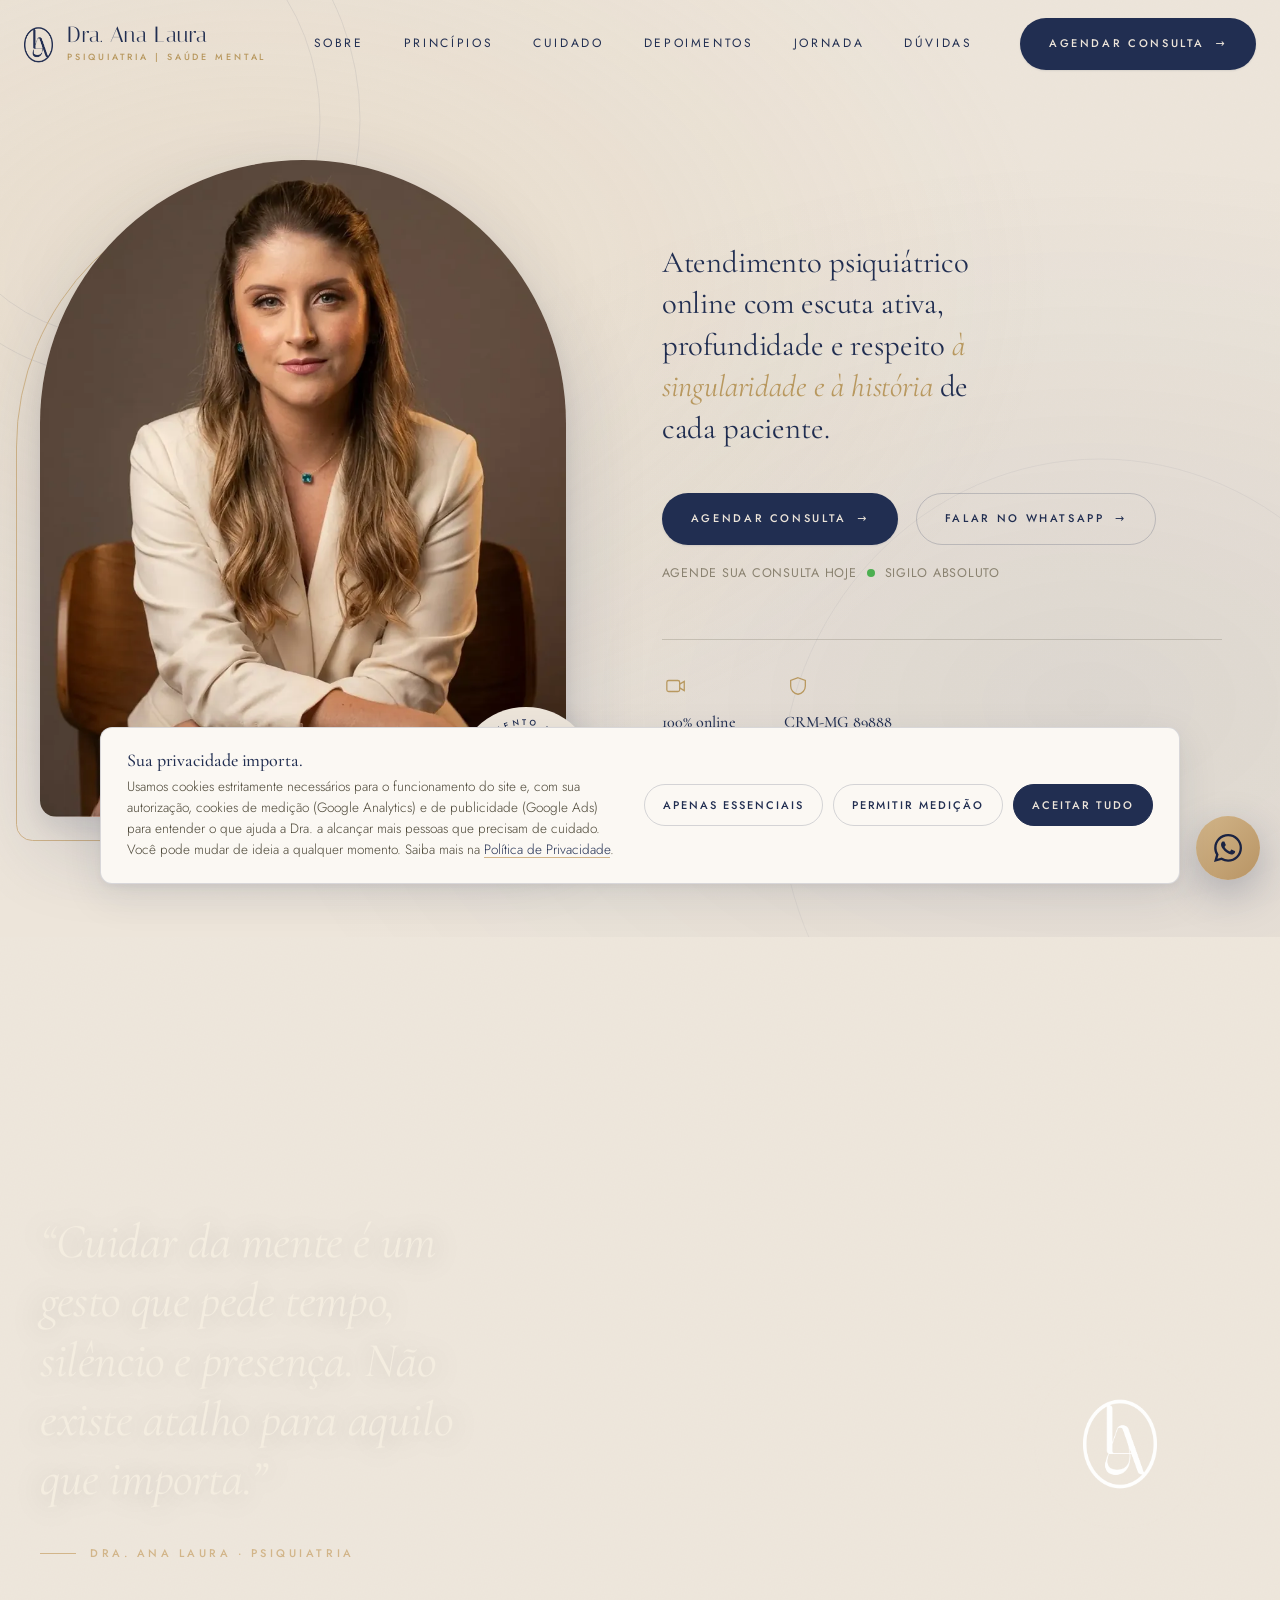
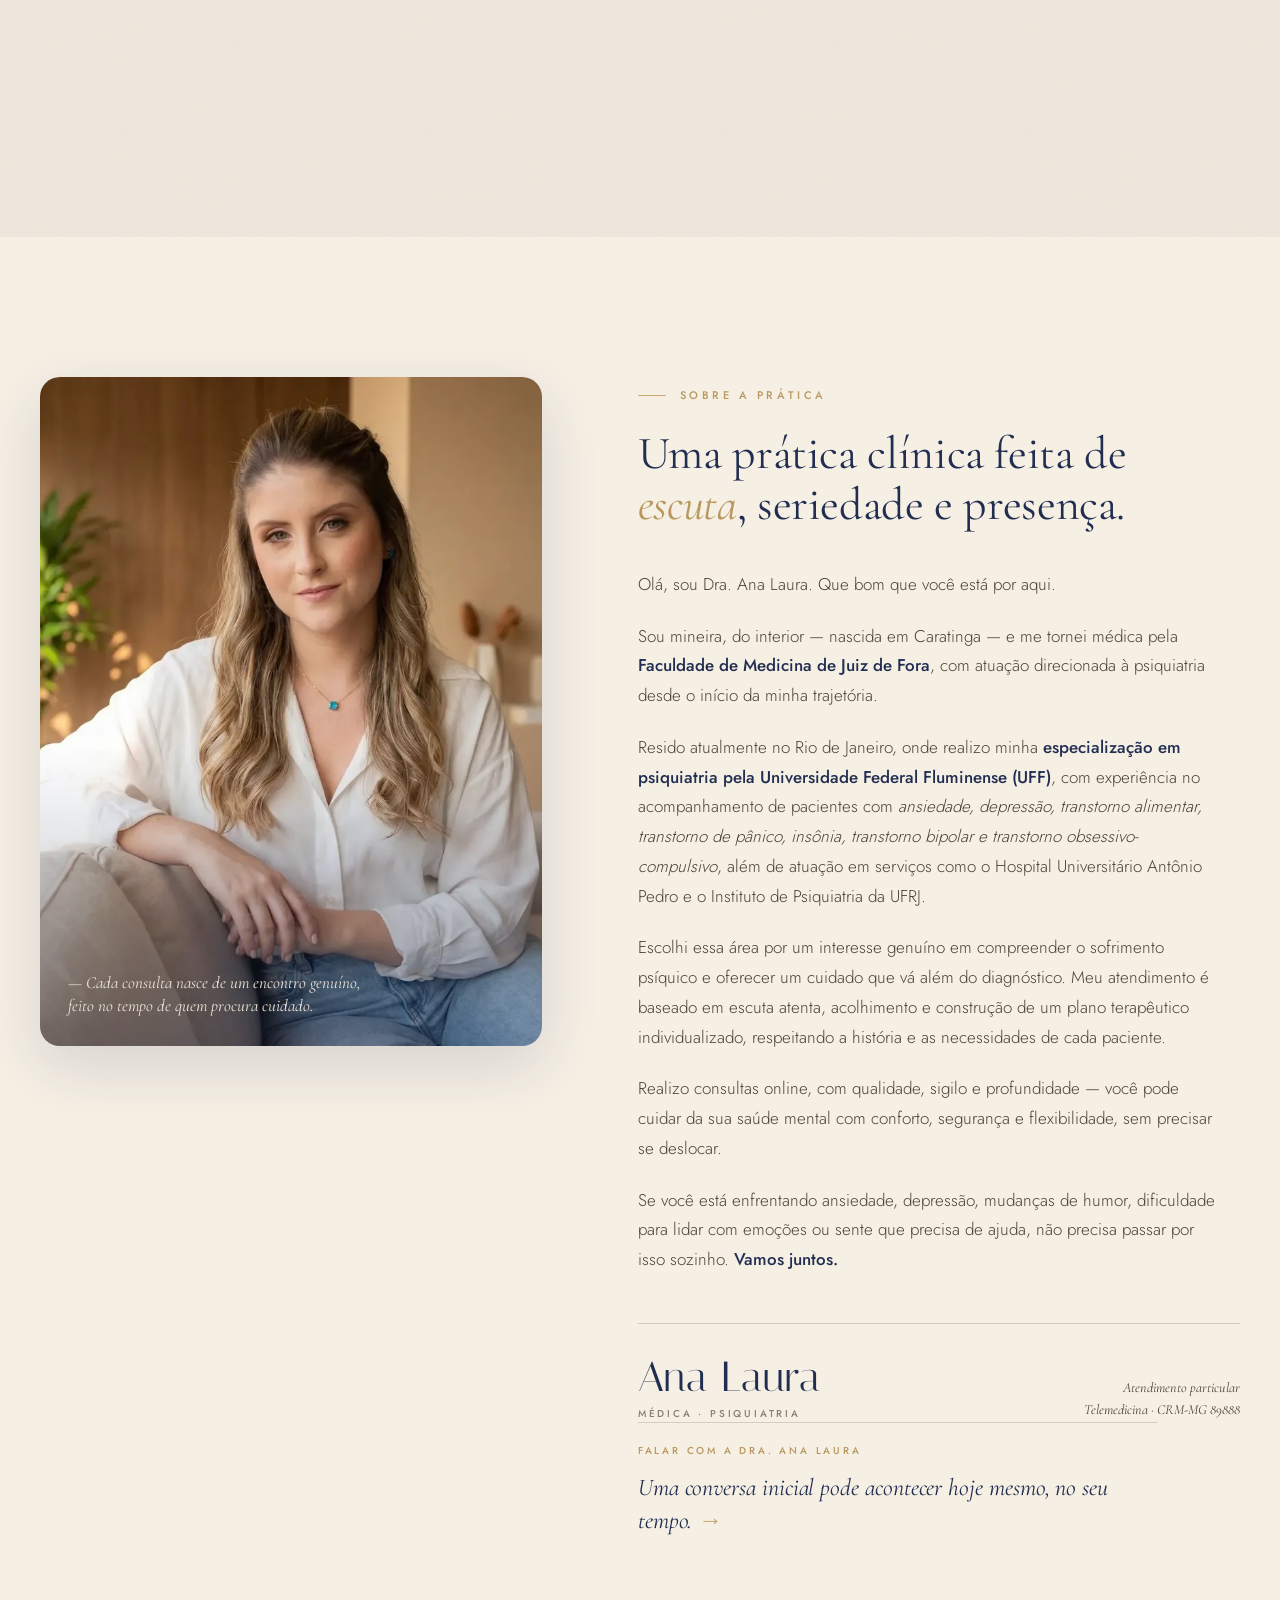
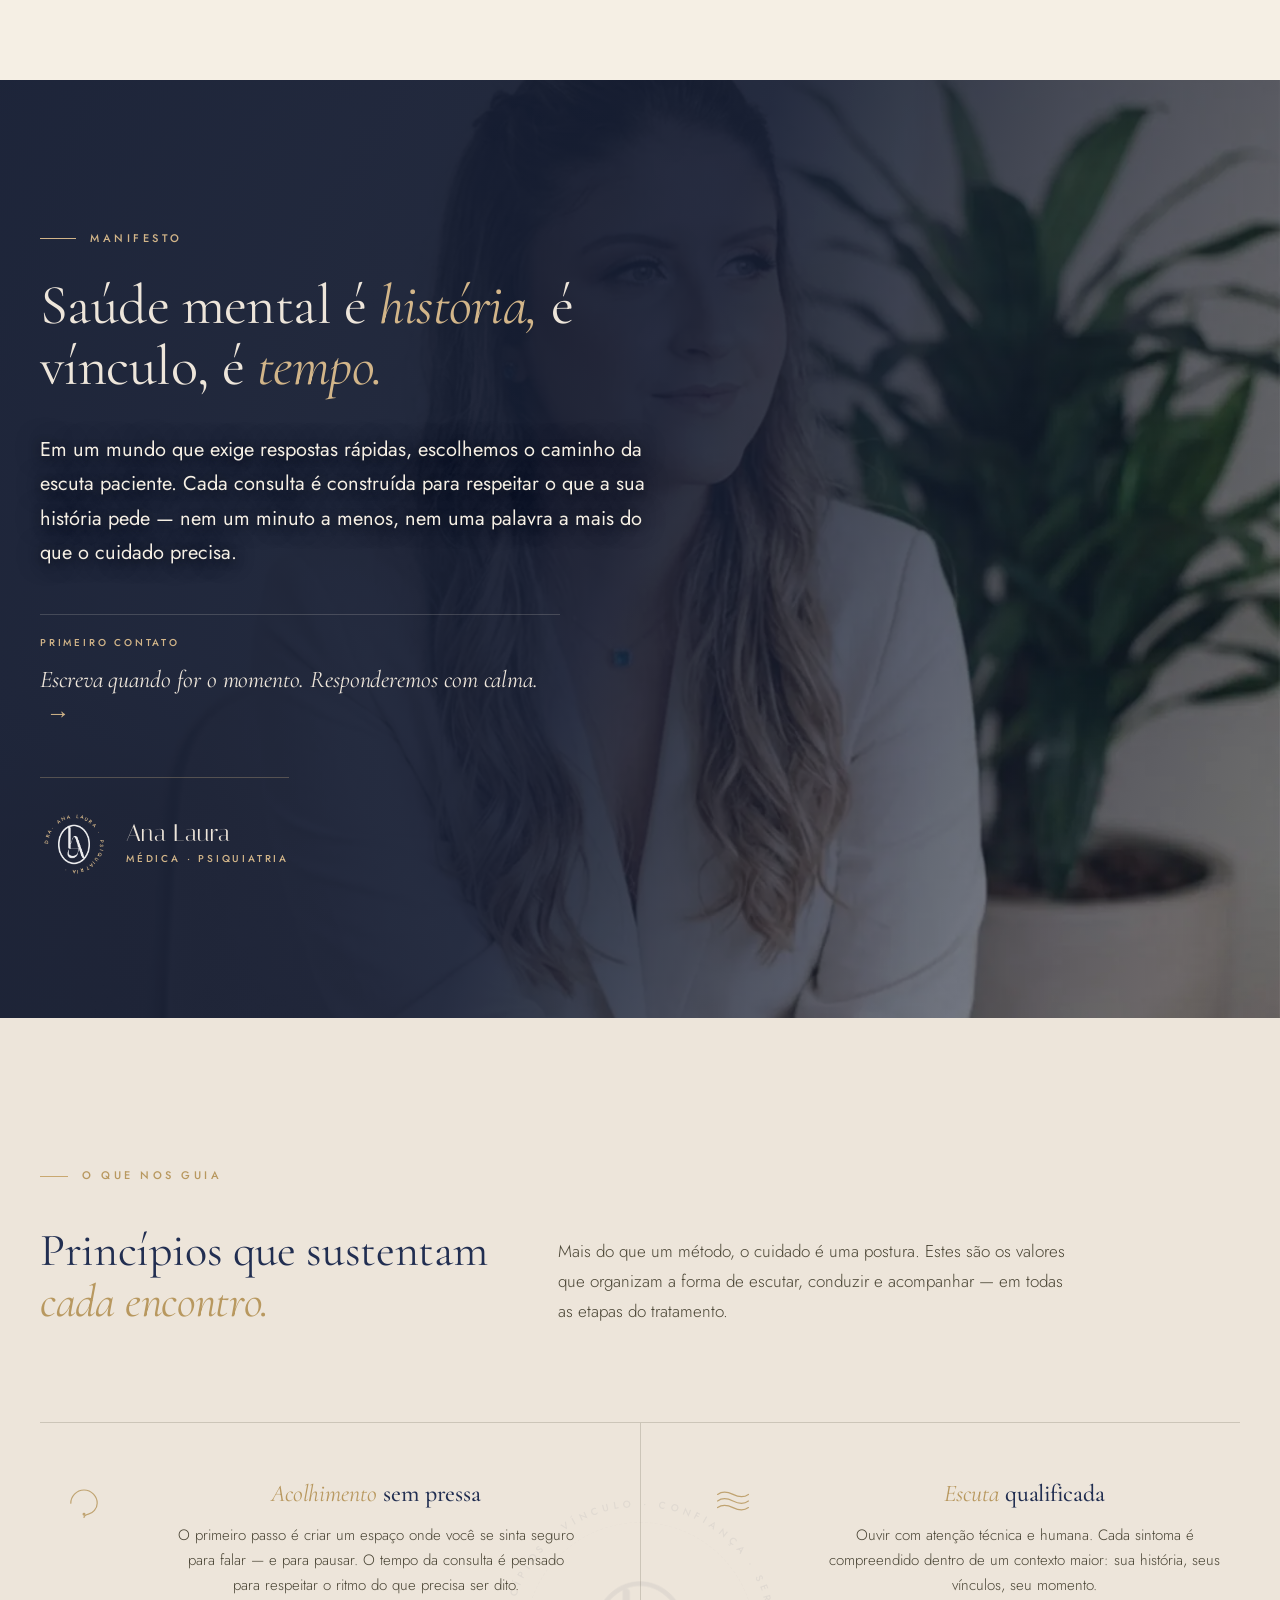
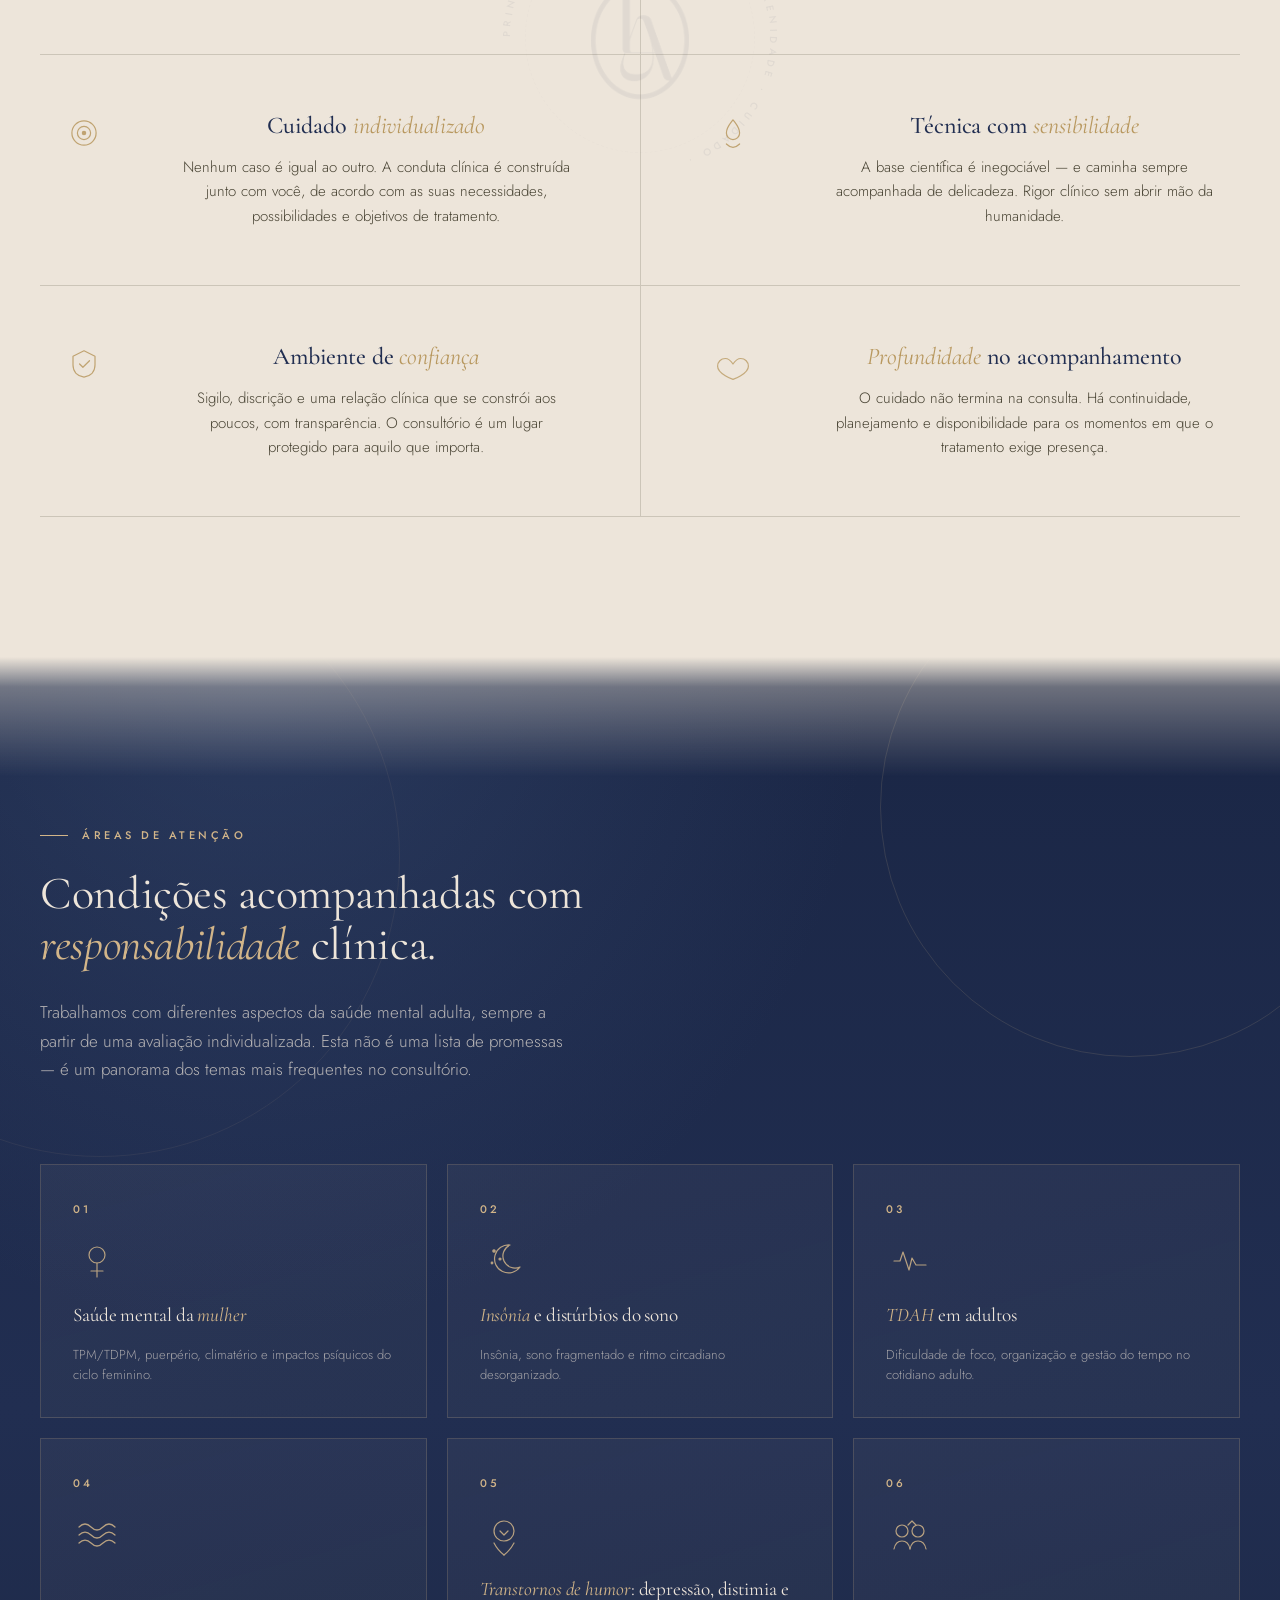
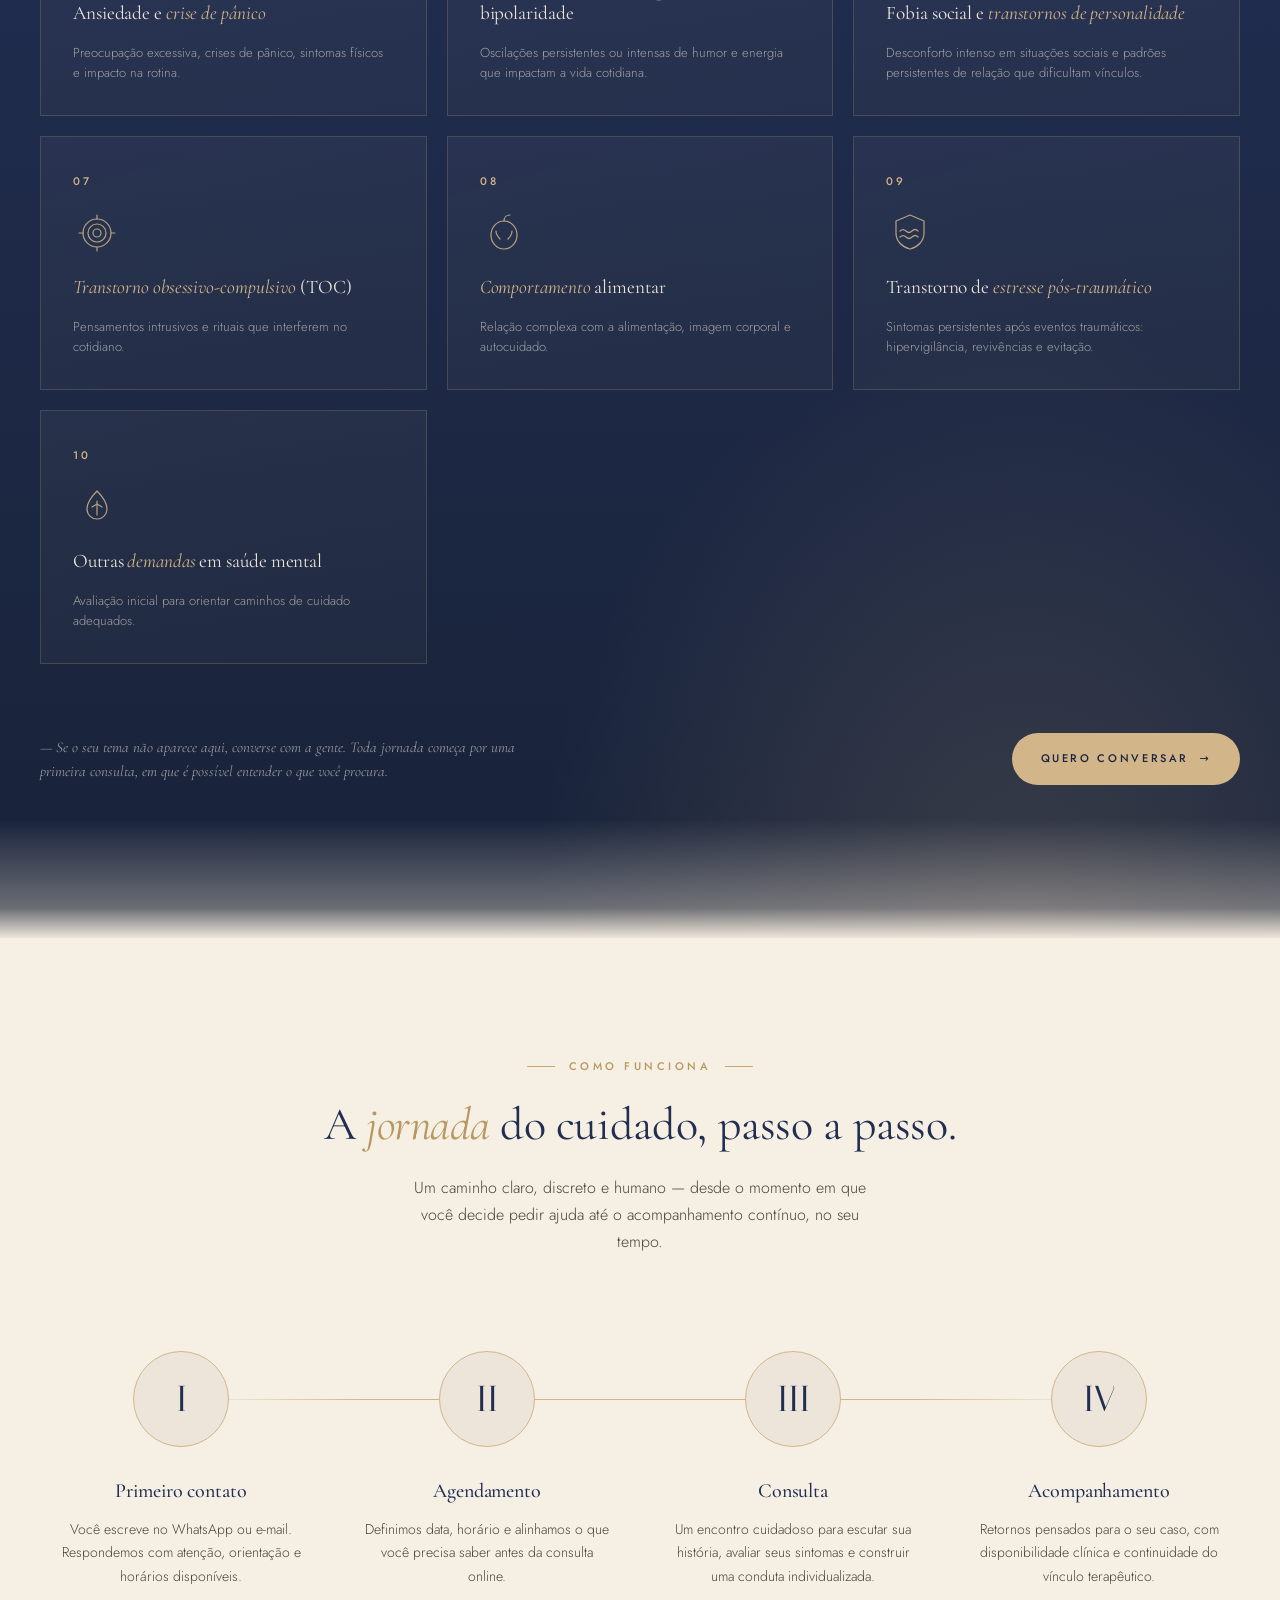
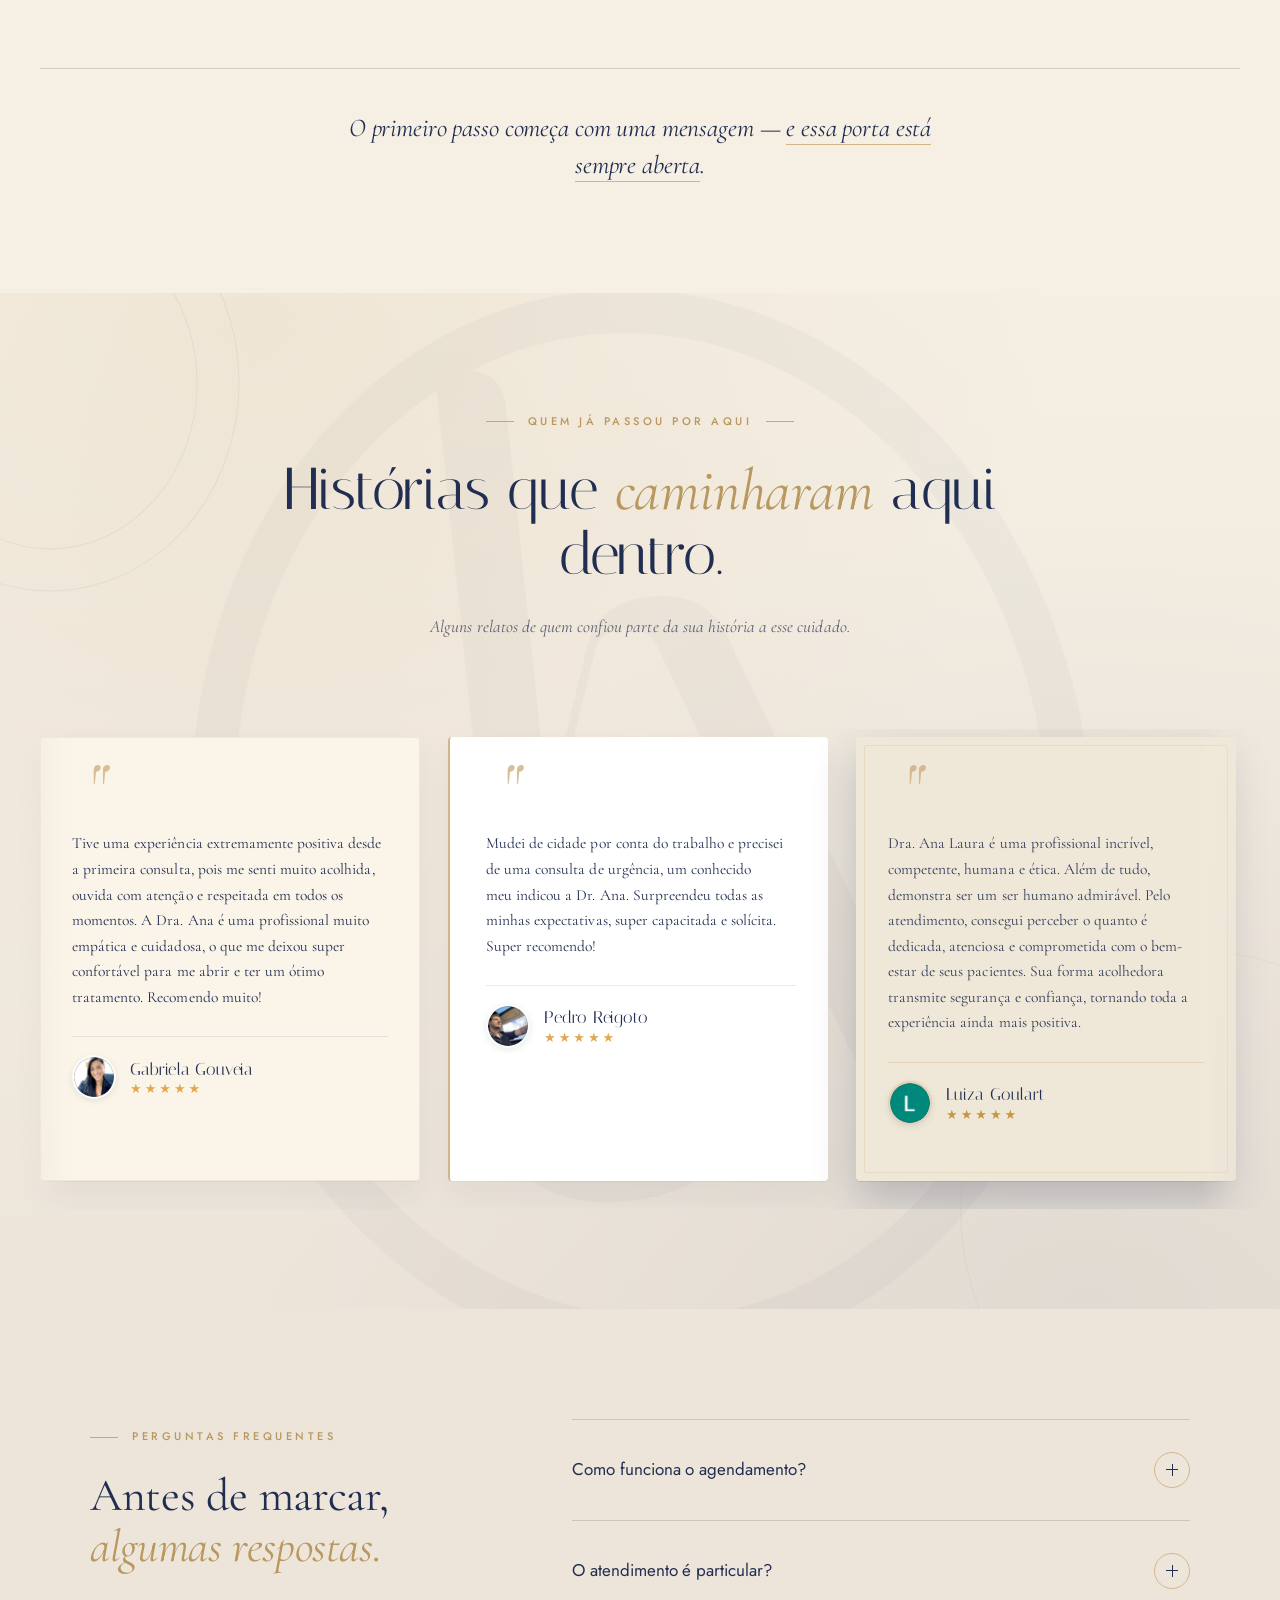
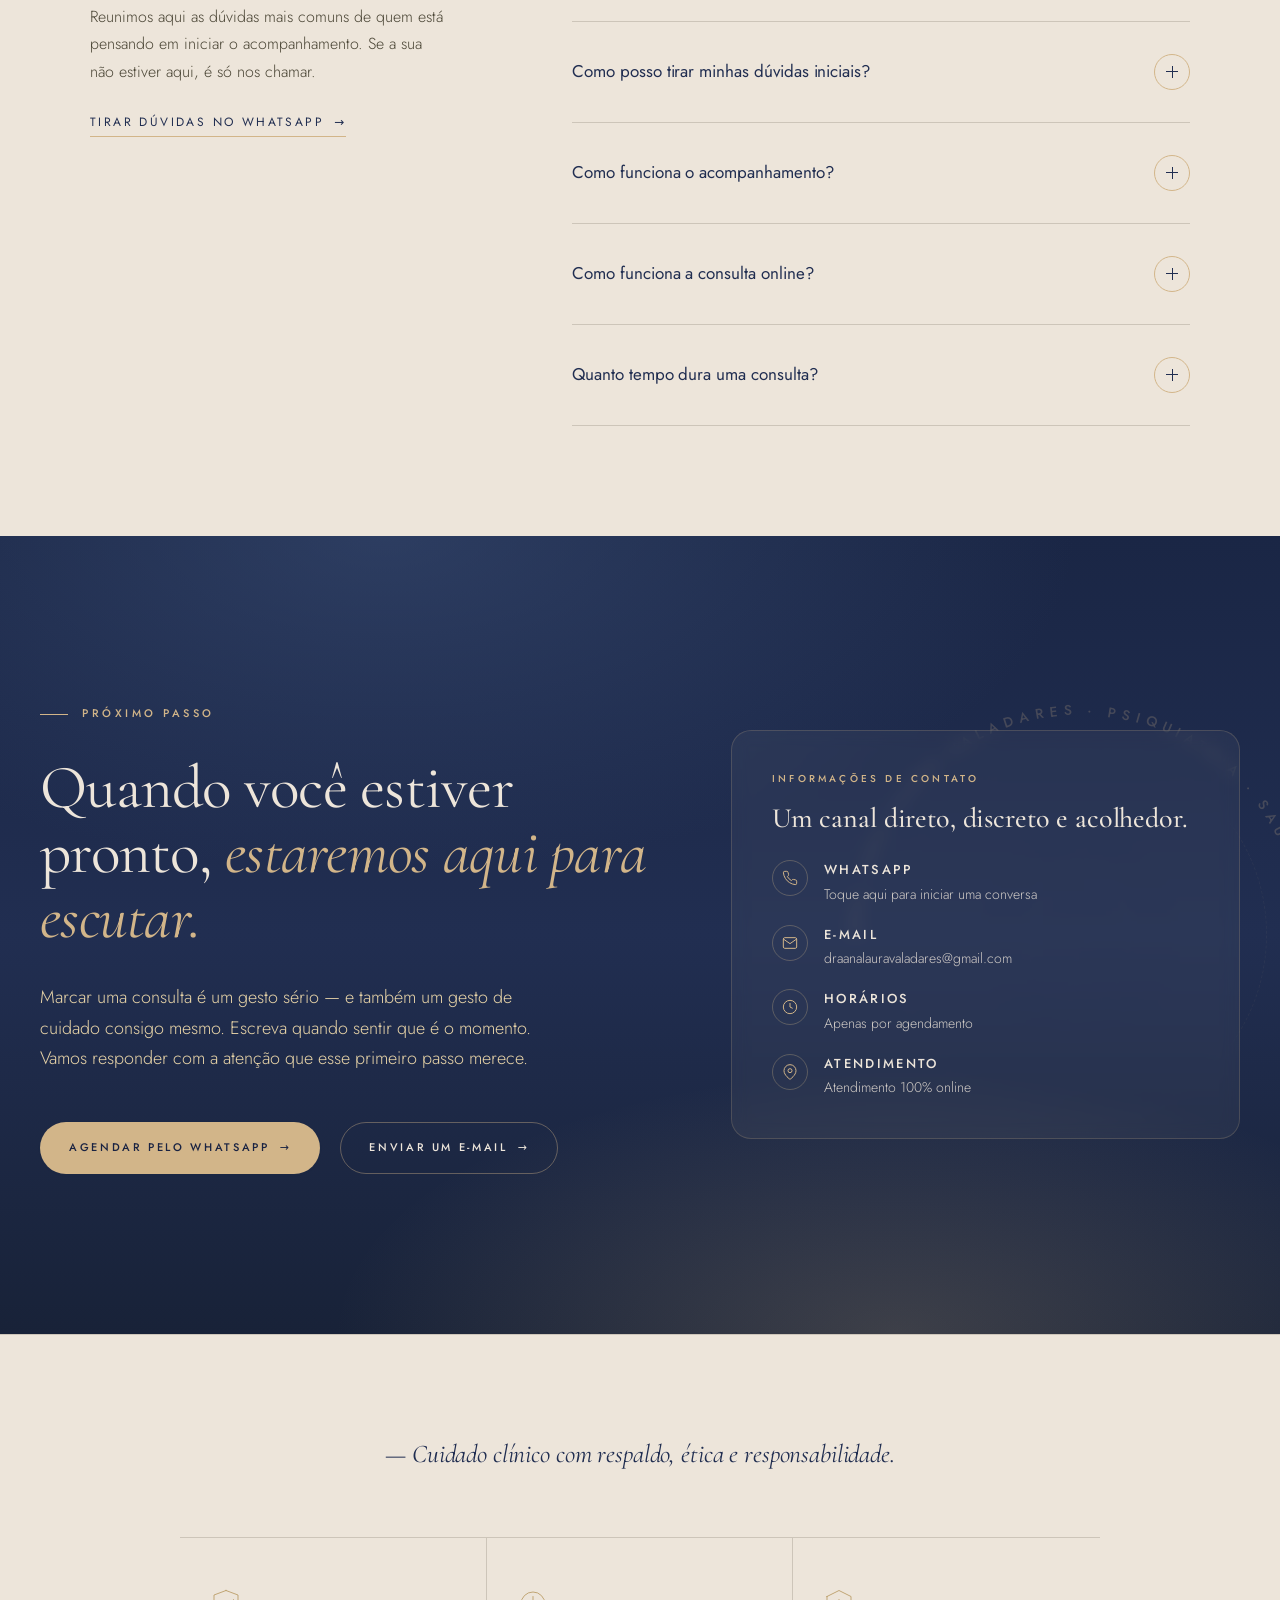
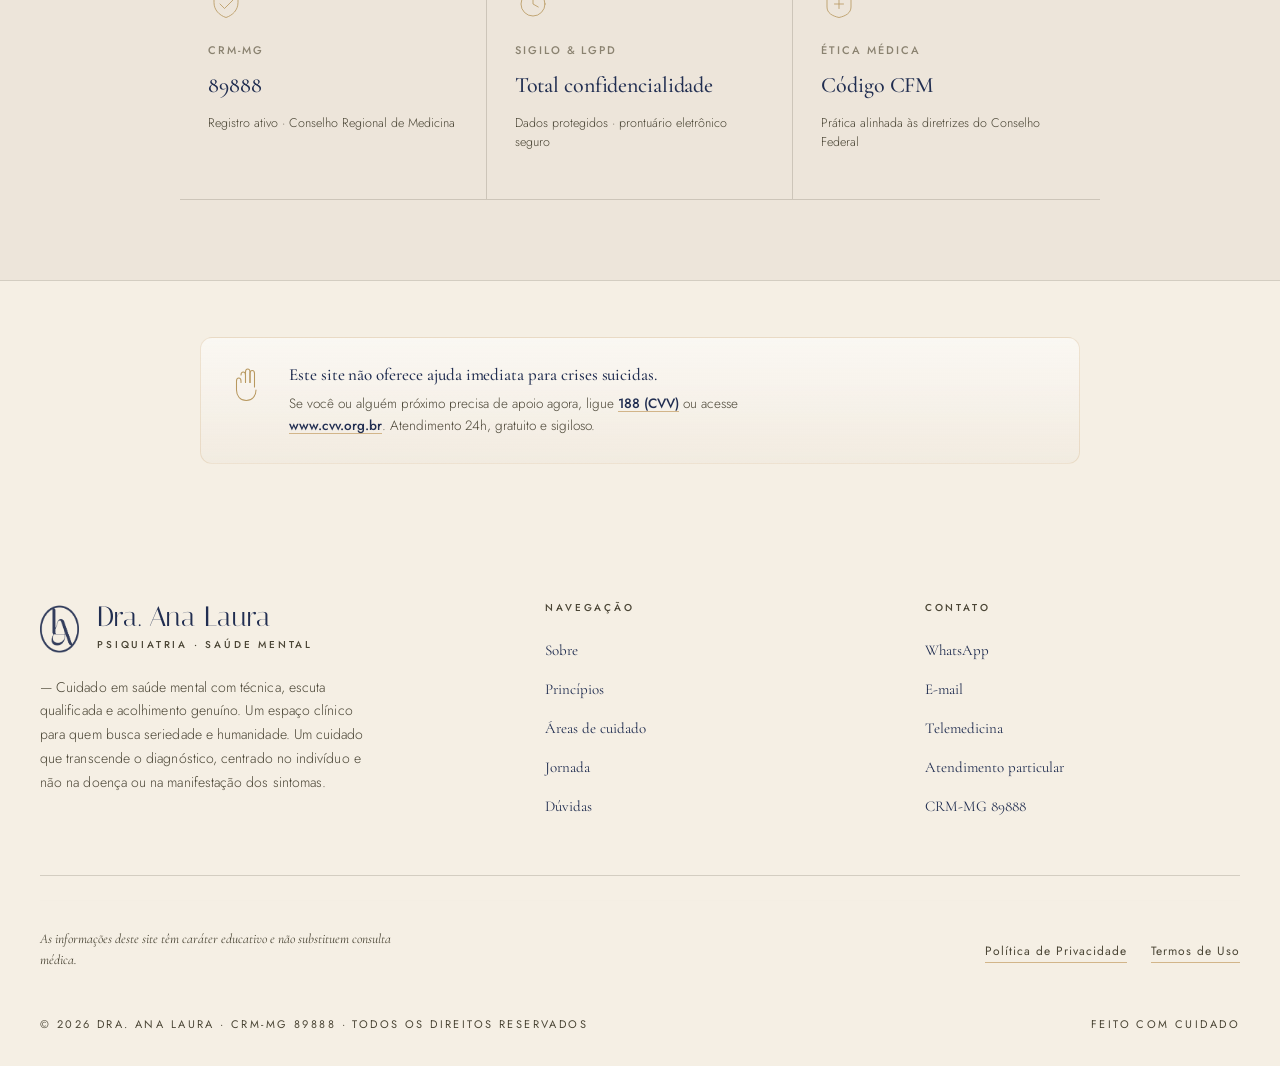
==== commit 8f57d2d6: "perf(fonts): self-host Google Fonts woff2 (latin subset only) Eliminates the dependency on fonts.goo" ====
--- a/index.html
+++ b/index.html
@@ -32,20 +32,23 @@
 <link rel="icon" href="assets/logo_mark.png">
 <link rel="apple-touch-icon" href="assets/logo_mark.png">
 
-<!-- Performance: connect to font + analytics origins early -->
-<link rel="preconnect" href="https://fonts.googleapis.com">
-<link rel="preconnect" href="https://fonts.gstatic.com" crossorigin>
+<!-- Performance: connect to analytics origins early. Fonts are now self-hosted
+     (see assets/fonts/), so we no longer connect to fonts.googleapis.com or
+     fonts.gstatic.com — one less DNS+TLS handshake on the critical path. -->
 <link rel="preconnect" href="https://www.googletagmanager.com">
 <link rel="preconnect" href="https://www.google-analytics.com">
 <link rel="preload" as="image" imagesrcset="assets/portrait_studio_sm.webp 900w, assets/portrait_studio.webp 1200w" imagesizes="(max-width: 600px) 100vw, 50vw" type="image/webp" fetchpriority="high">
 
-<!-- Google Fonts: non-blocking load (preload + onload swap)
-     Weights audited against styles.css usage on 2026-05-08:
-       Cormorant Garamond: 300, 400, 500, 700, italic 400
-       Jost: 300, 400, 500
-       Italiana: 400 -->
-<link rel="preload" as="style" href="https://fonts.googleapis.com/css2?family=Cormorant+Garamond:ital,wght@0,300;0,400;0,500;0,700;1,400&family=Italiana&family=Jost:wght@300;400;500&display=swap" onload="this.onload=null;this.rel='stylesheet'">
-<noscript><link rel="stylesheet" href="https://fonts.googleapis.com/css2?family=Cormorant+Garamond:ital,wght@0,300;0,400;0,500;0,700;1,400&family=Italiana&family=Jost:wght@300;400;500&display=swap"></noscript>
+<!-- Preload critical above-the-fold fonts so they start fetching in parallel
+     with HTML parse (the <style> below tells the browser to use them, but
+     preload kicks the request off ~50-100ms earlier on slow connections). -->
+<link rel="preload" as="font" type="font/woff2" href="/assets/fonts/italiana.woff2" crossorigin>
+<link rel="preload" as="font" type="font/woff2" href="/assets/fonts/jost.woff2" crossorigin>
+<link rel="preload" as="font" type="font/woff2" href="/assets/fonts/cormorant-garamond.woff2" crossorigin>
+
+<!-- Self-hosted fonts (latin subset). Inlined to avoid an extra request
+     for ~1 KB of CSS. Generation script: .audit/selfhost_fonts.py -->
+<style>@font-face{font-family:'Cormorant Garamond';font-style:normal;font-weight:300 700;font-display:swap;src:url(/assets/fonts/cormorant-garamond.woff2) format('woff2');unicode-range:U+0000-00FF,U+0131,U+0152-0153,U+02BB-02BC,U+02C6,U+02DA,U+02DC,U+0304,U+0308,U+0329,U+2000-206F,U+20AC,U+2122,U+2191,U+2193,U+2212,U+2215,U+FEFF,U+FFFD}@font-face{font-family:'Cormorant Garamond';font-style:italic;font-weight:400;font-display:swap;src:url(/assets/fonts/cormorant-garamond-italic.woff2) format('woff2');unicode-range:U+0000-00FF,U+0131,U+0152-0153,U+02BB-02BC,U+02C6,U+02DA,U+02DC,U+0304,U+0308,U+0329,U+2000-206F,U+20AC,U+2122,U+2191,U+2193,U+2212,U+2215,U+FEFF,U+FFFD}@font-face{font-family:'Italiana';font-style:normal;font-weight:400;font-display:swap;src:url(/assets/fonts/italiana.woff2) format('woff2');unicode-range:U+0000-00FF,U+0131,U+0152-0153,U+02BB-02BC,U+02C6,U+02DA,U+02DC,U+0304,U+0308,U+0329,U+2000-206F,U+20AC,U+2122,U+2191,U+2193,U+2212,U+2215,U+FEFF,U+FFFD}@font-face{font-family:'Jost';font-style:normal;font-weight:300 500;font-display:swap;src:url(/assets/fonts/jost.woff2) format('woff2');unicode-range:U+0000-00FF,U+0131,U+0152-0153,U+02BB-02BC,U+02C6,U+02DA,U+02DC,U+0304,U+0308,U+0329,U+2000-206F,U+20AC,U+2122,U+2191,U+2193,U+2212,U+2215,U+FEFF,U+FFFD}</style>
 
 <!-- ============================================================
      Google Consent Mode v2 (LGPD-friendly: nothing tracks until consent)
@@ -103,7 +106,7 @@
 .caption{font-family:var(--font-serif);font-size:var(--fs-caption);font-style:italic;color:var(--fg-3);font-weight:400}
 .quote{font-family:var(--font-serif);font-style:italic;font-size:26px;line-height:1.35;color:var(--navy-800);font-weight:400}
 </style>
-<link rel="stylesheet" href="styles.css?v=32">
+<link rel="stylesheet" href="styles.css?v=33">
 
 <!-- No-JS fallback: keep all .reveal content visible if JS is disabled -->
 <noscript><style>.reveal{opacity:1!important;transform:none!important}</style></noscript>
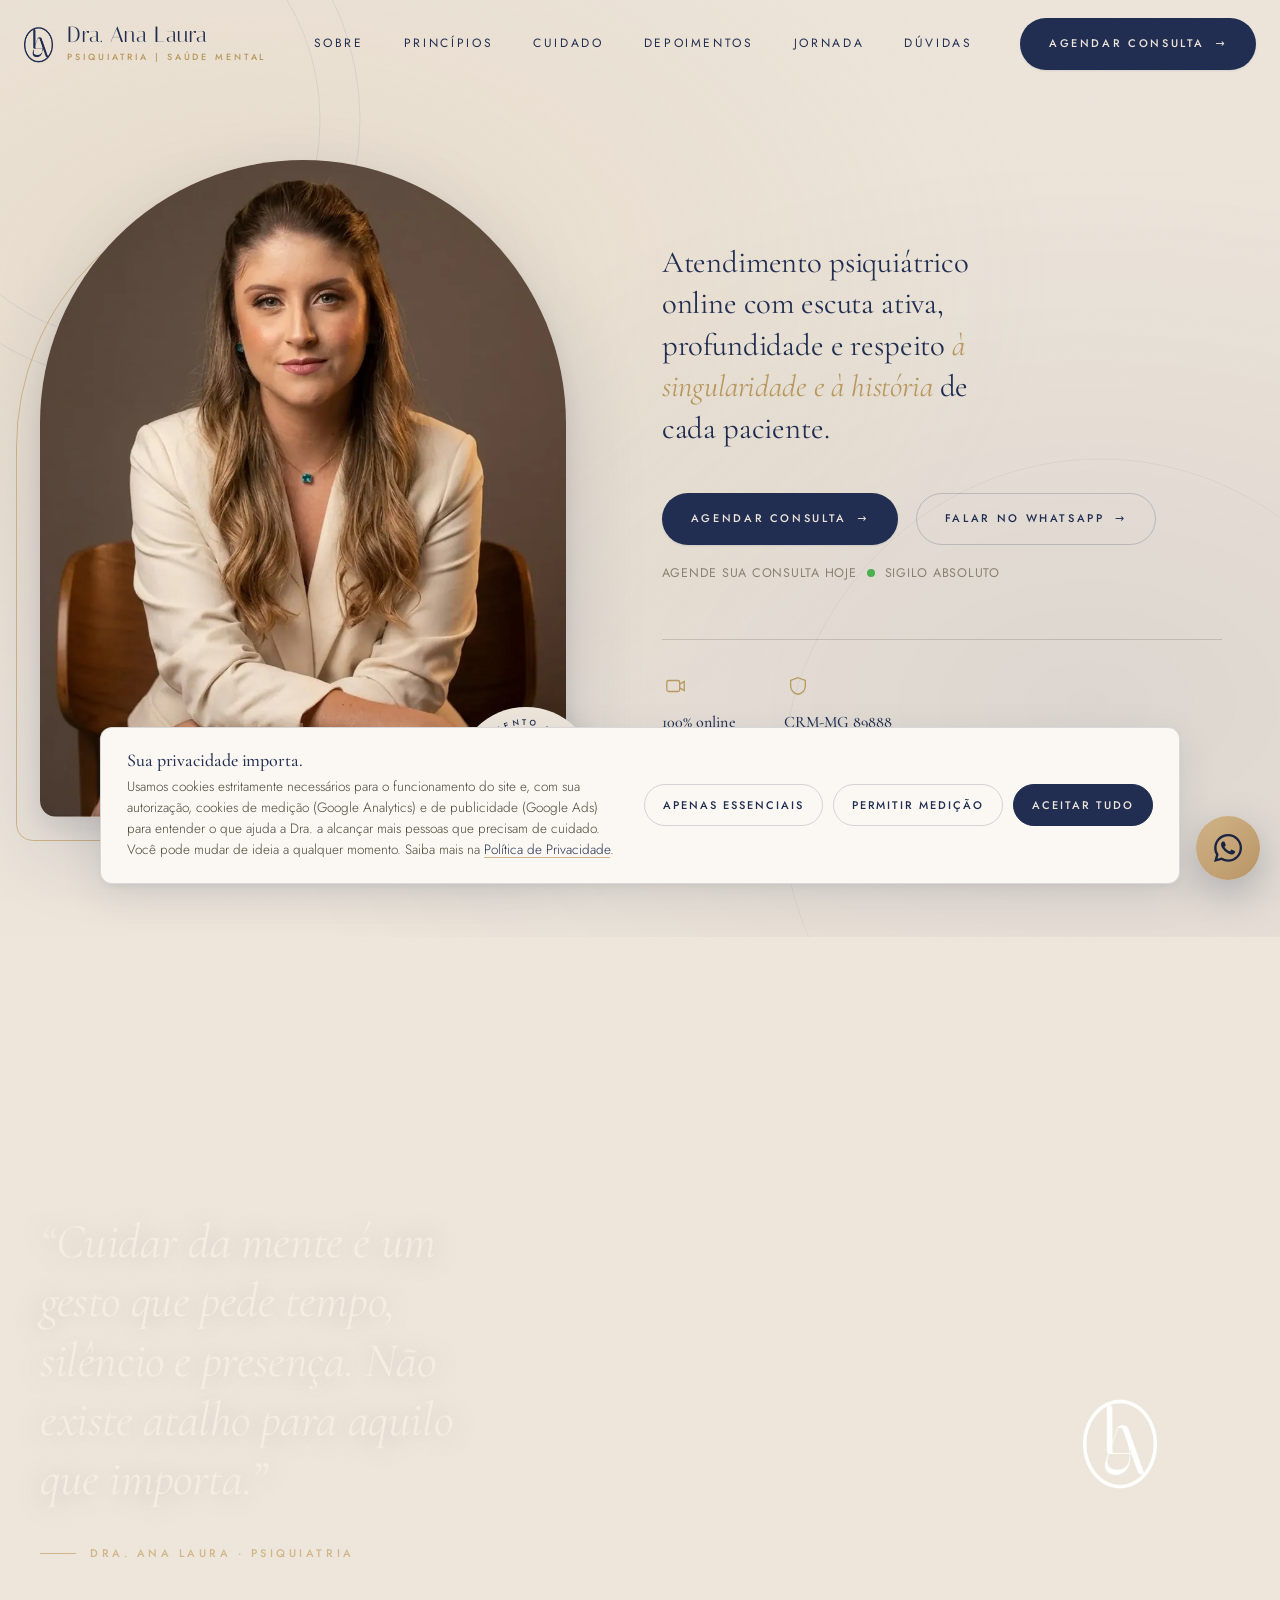
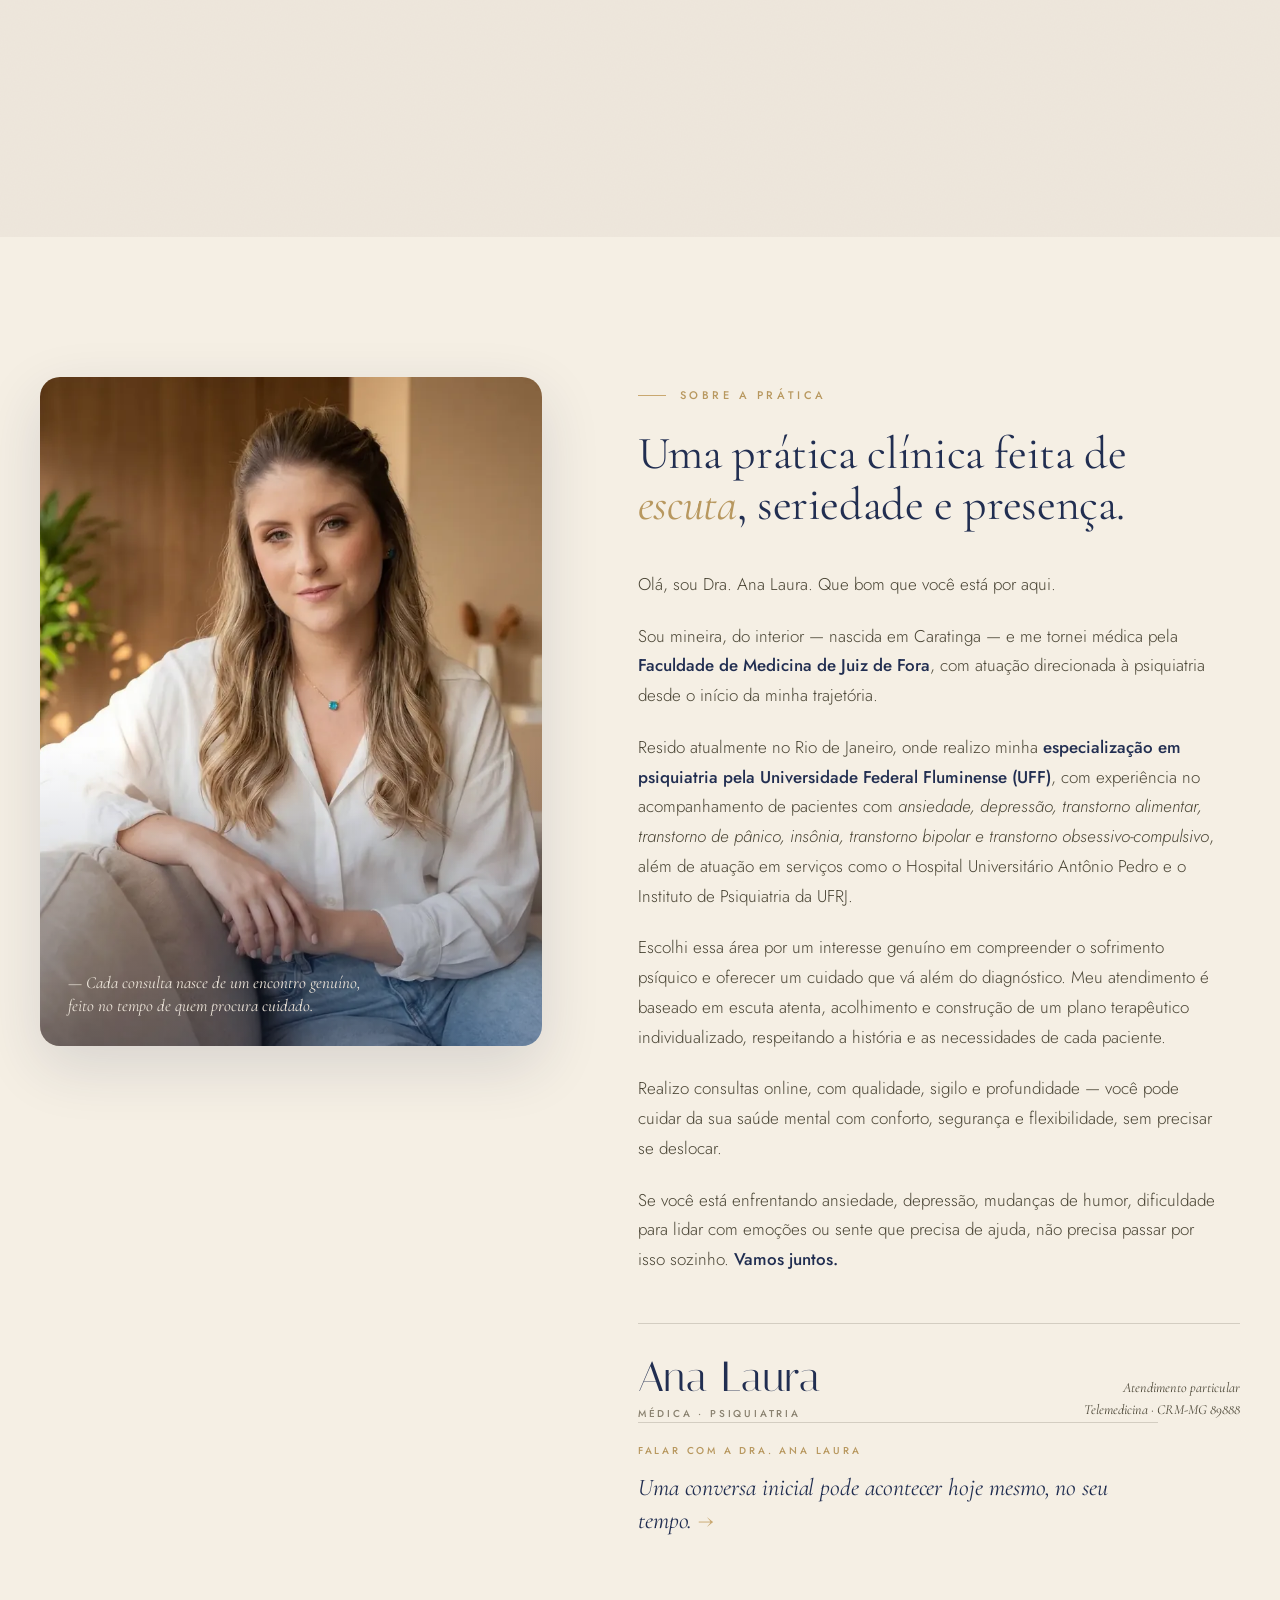
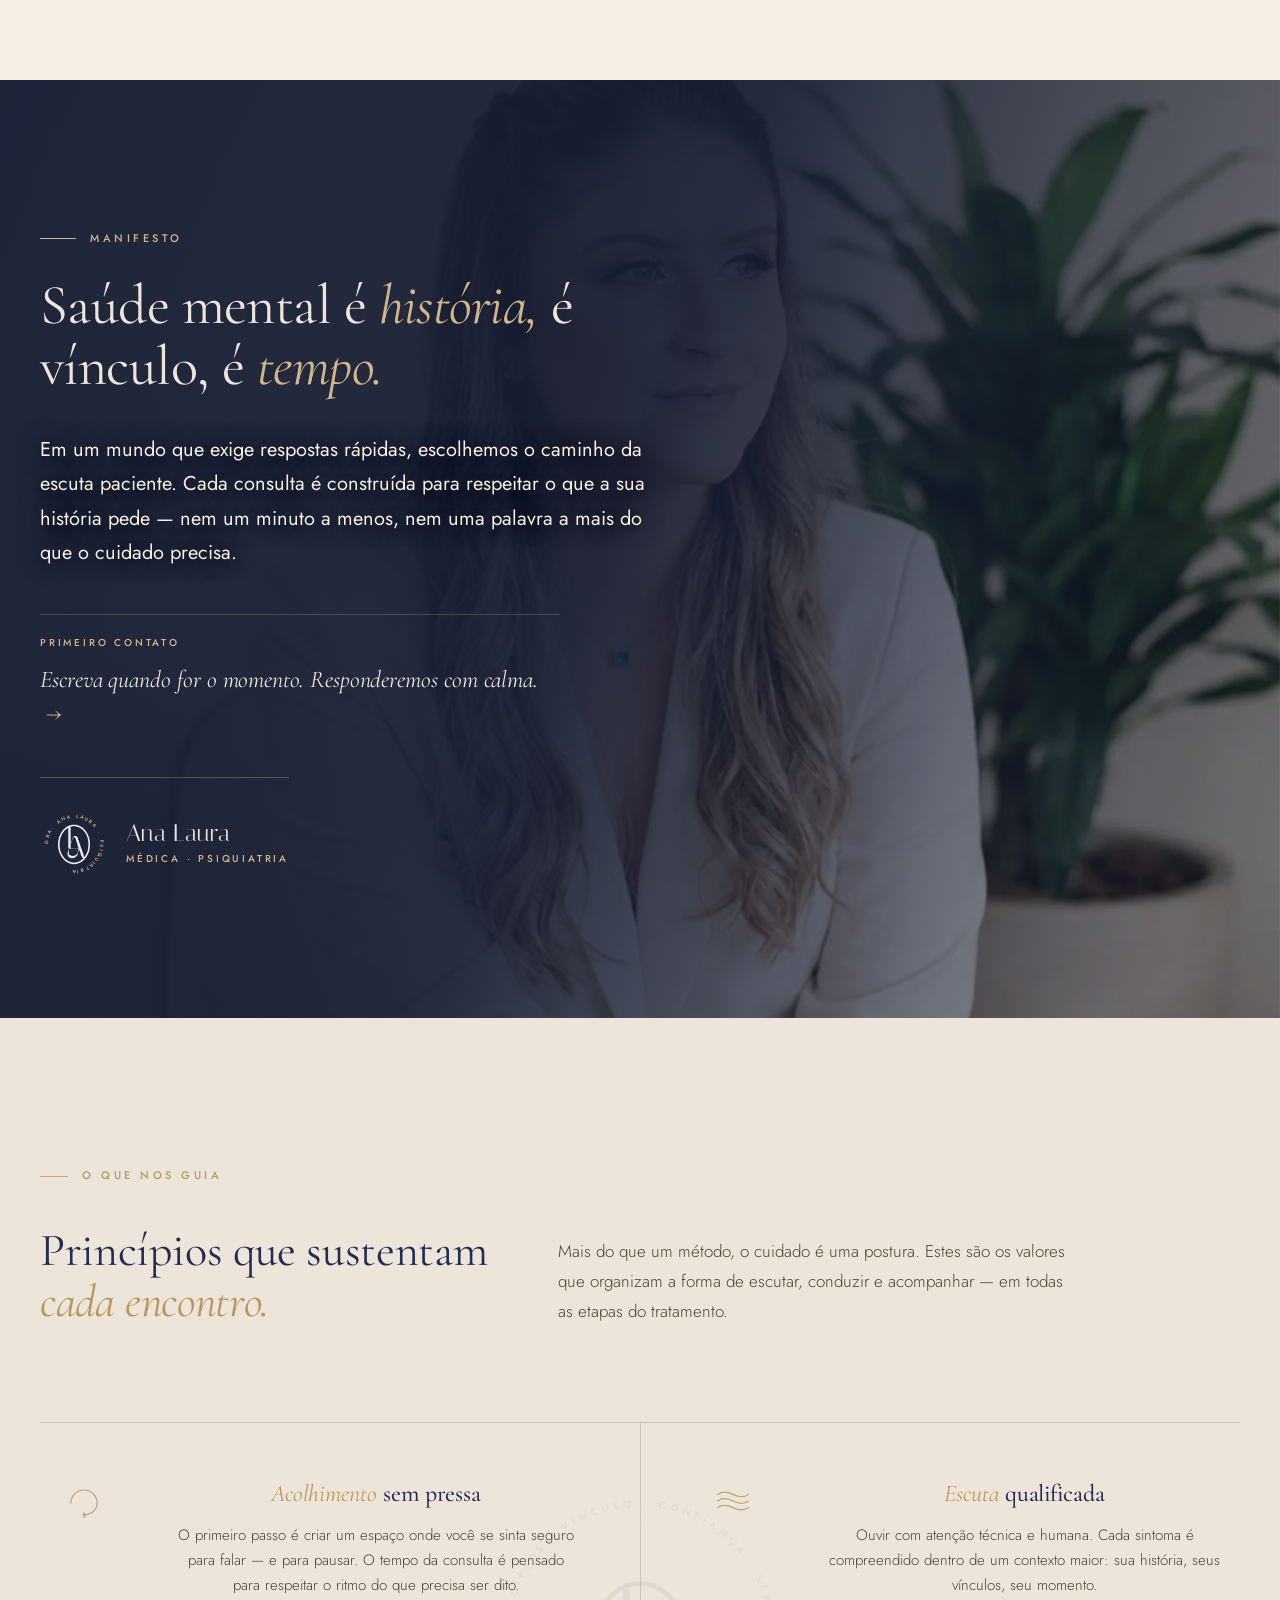
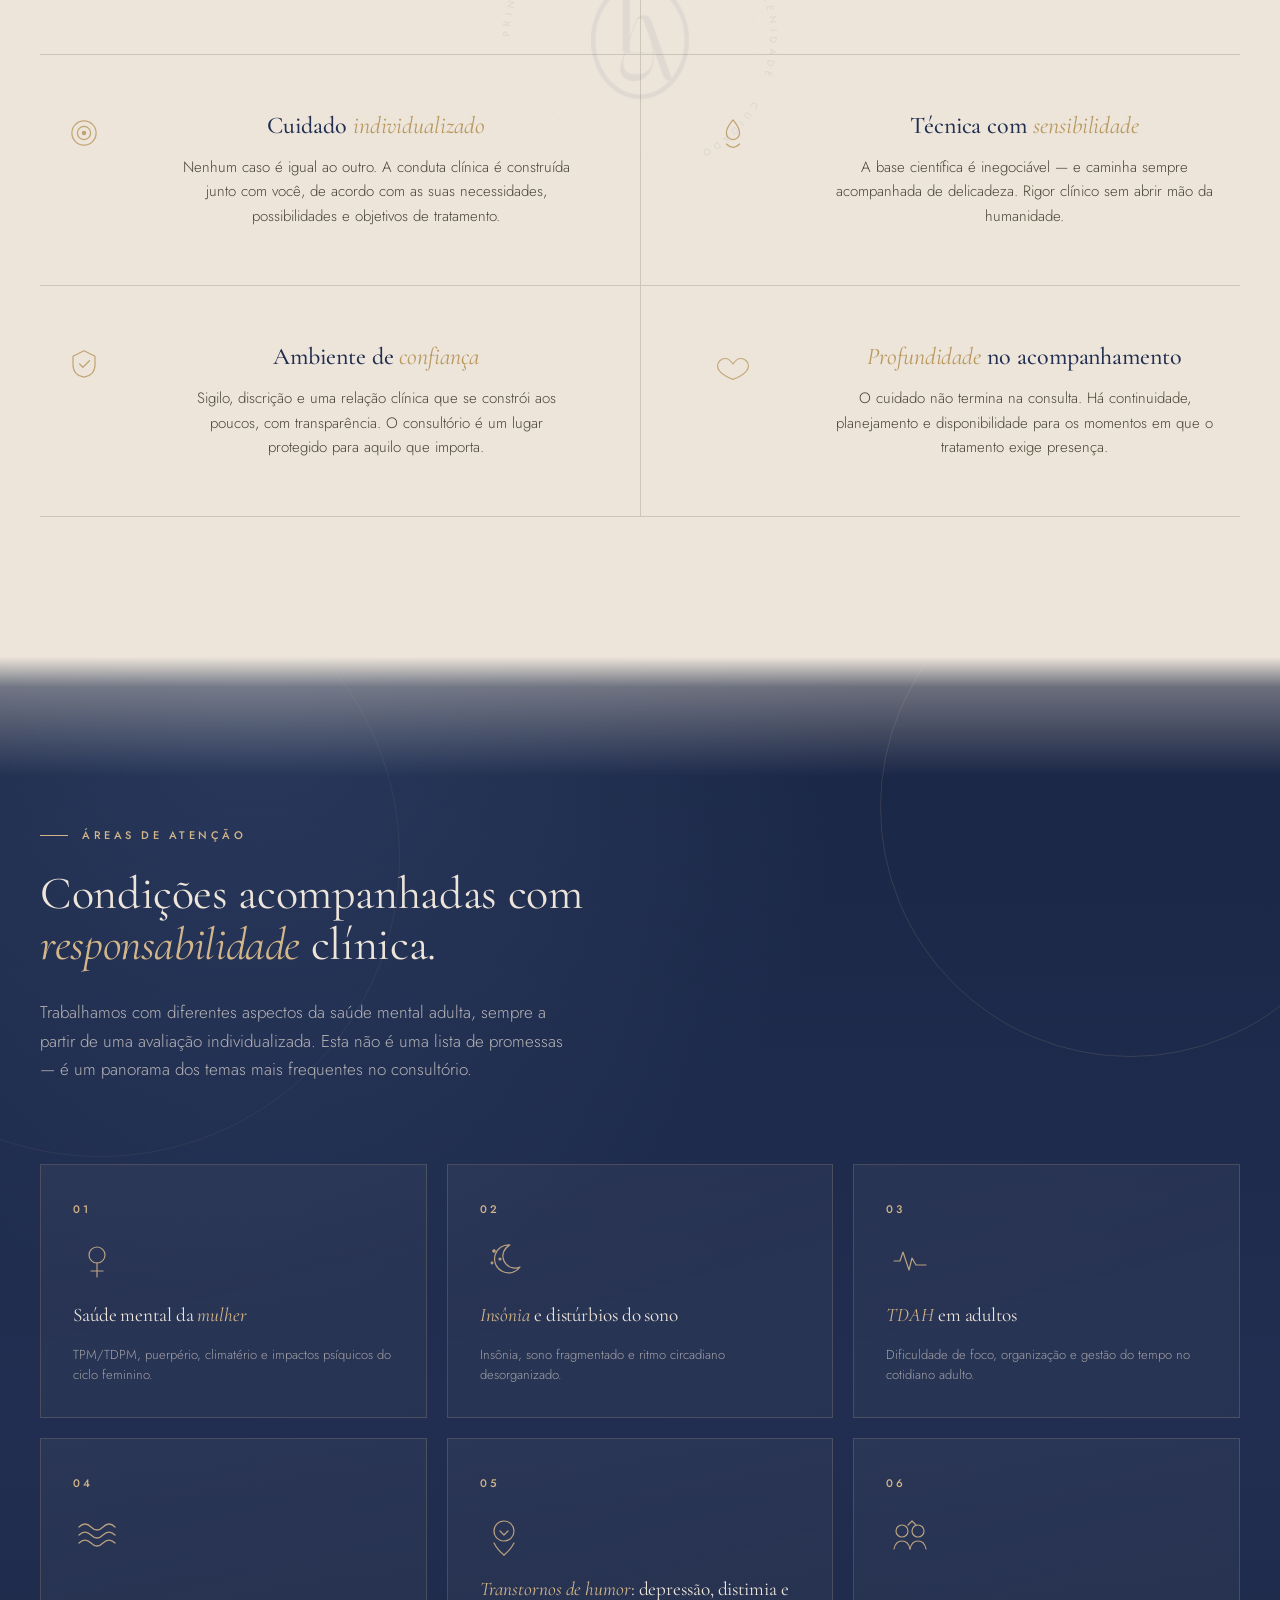
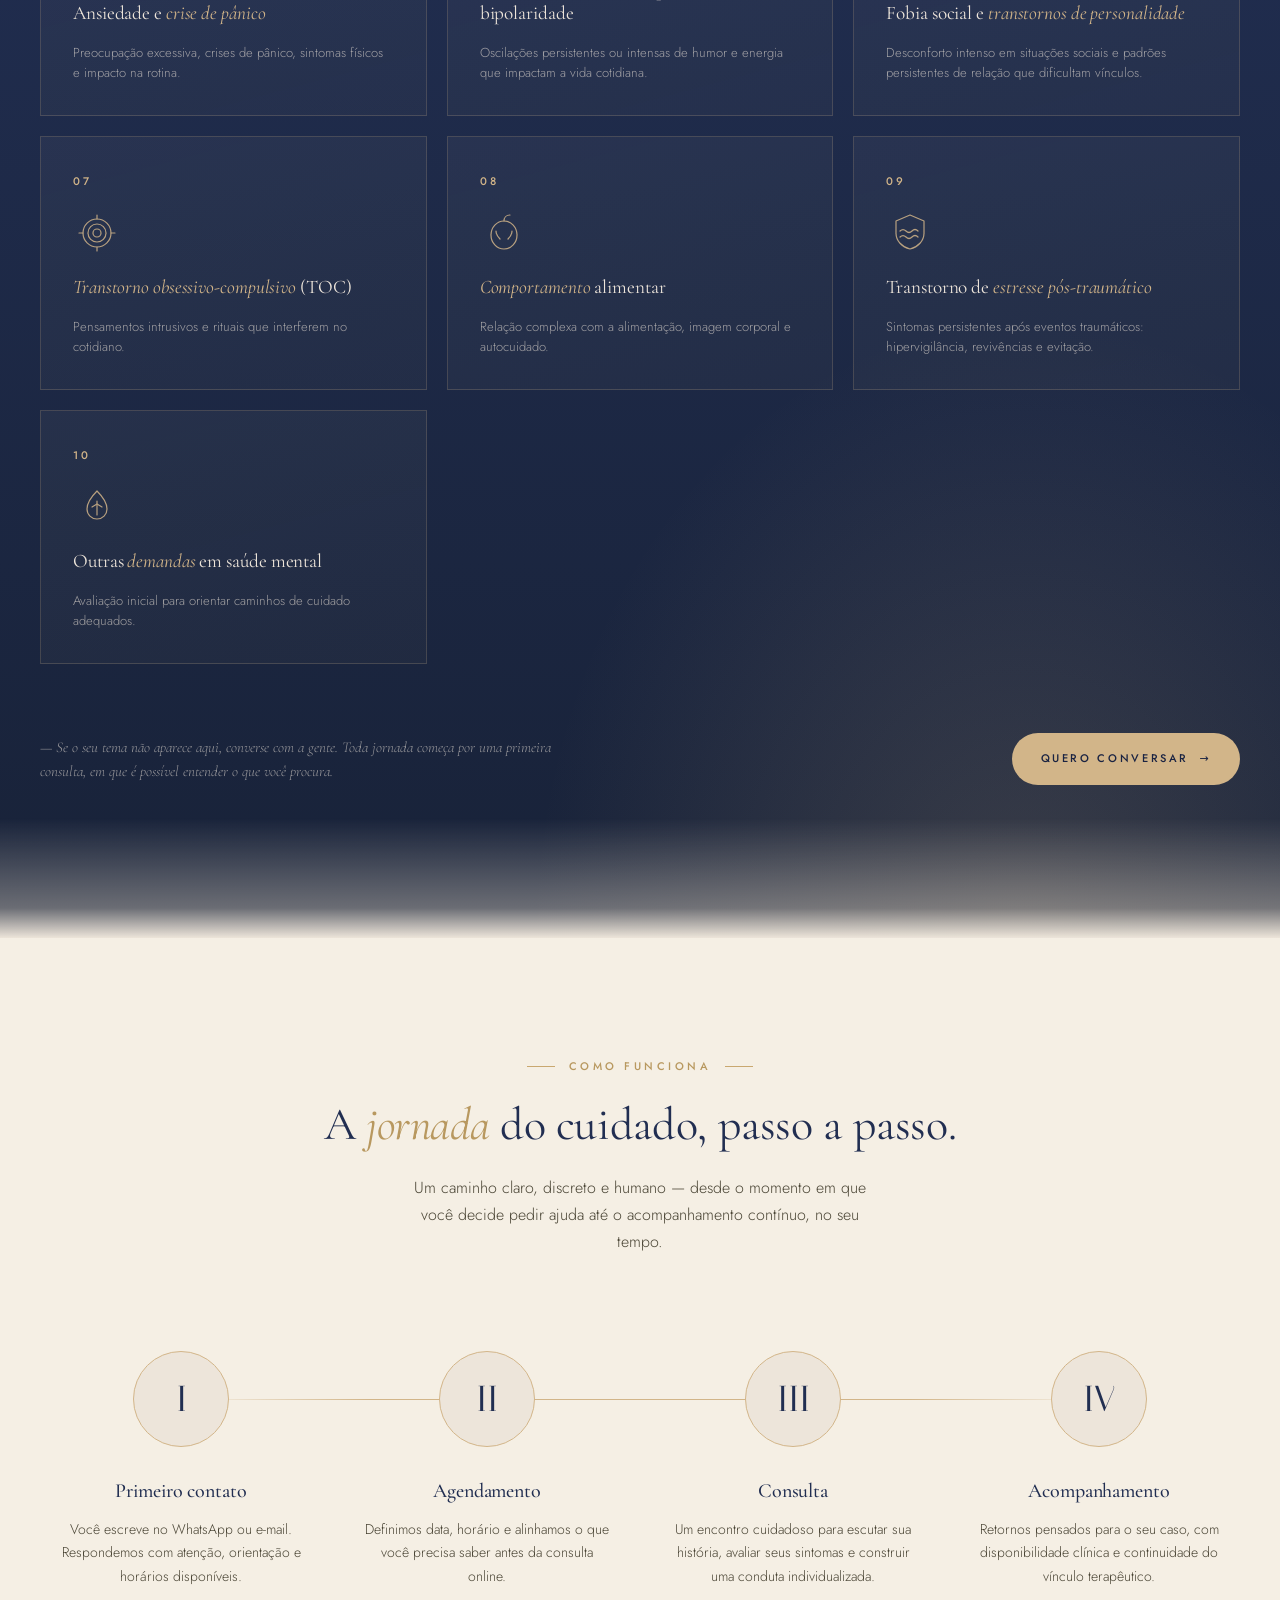
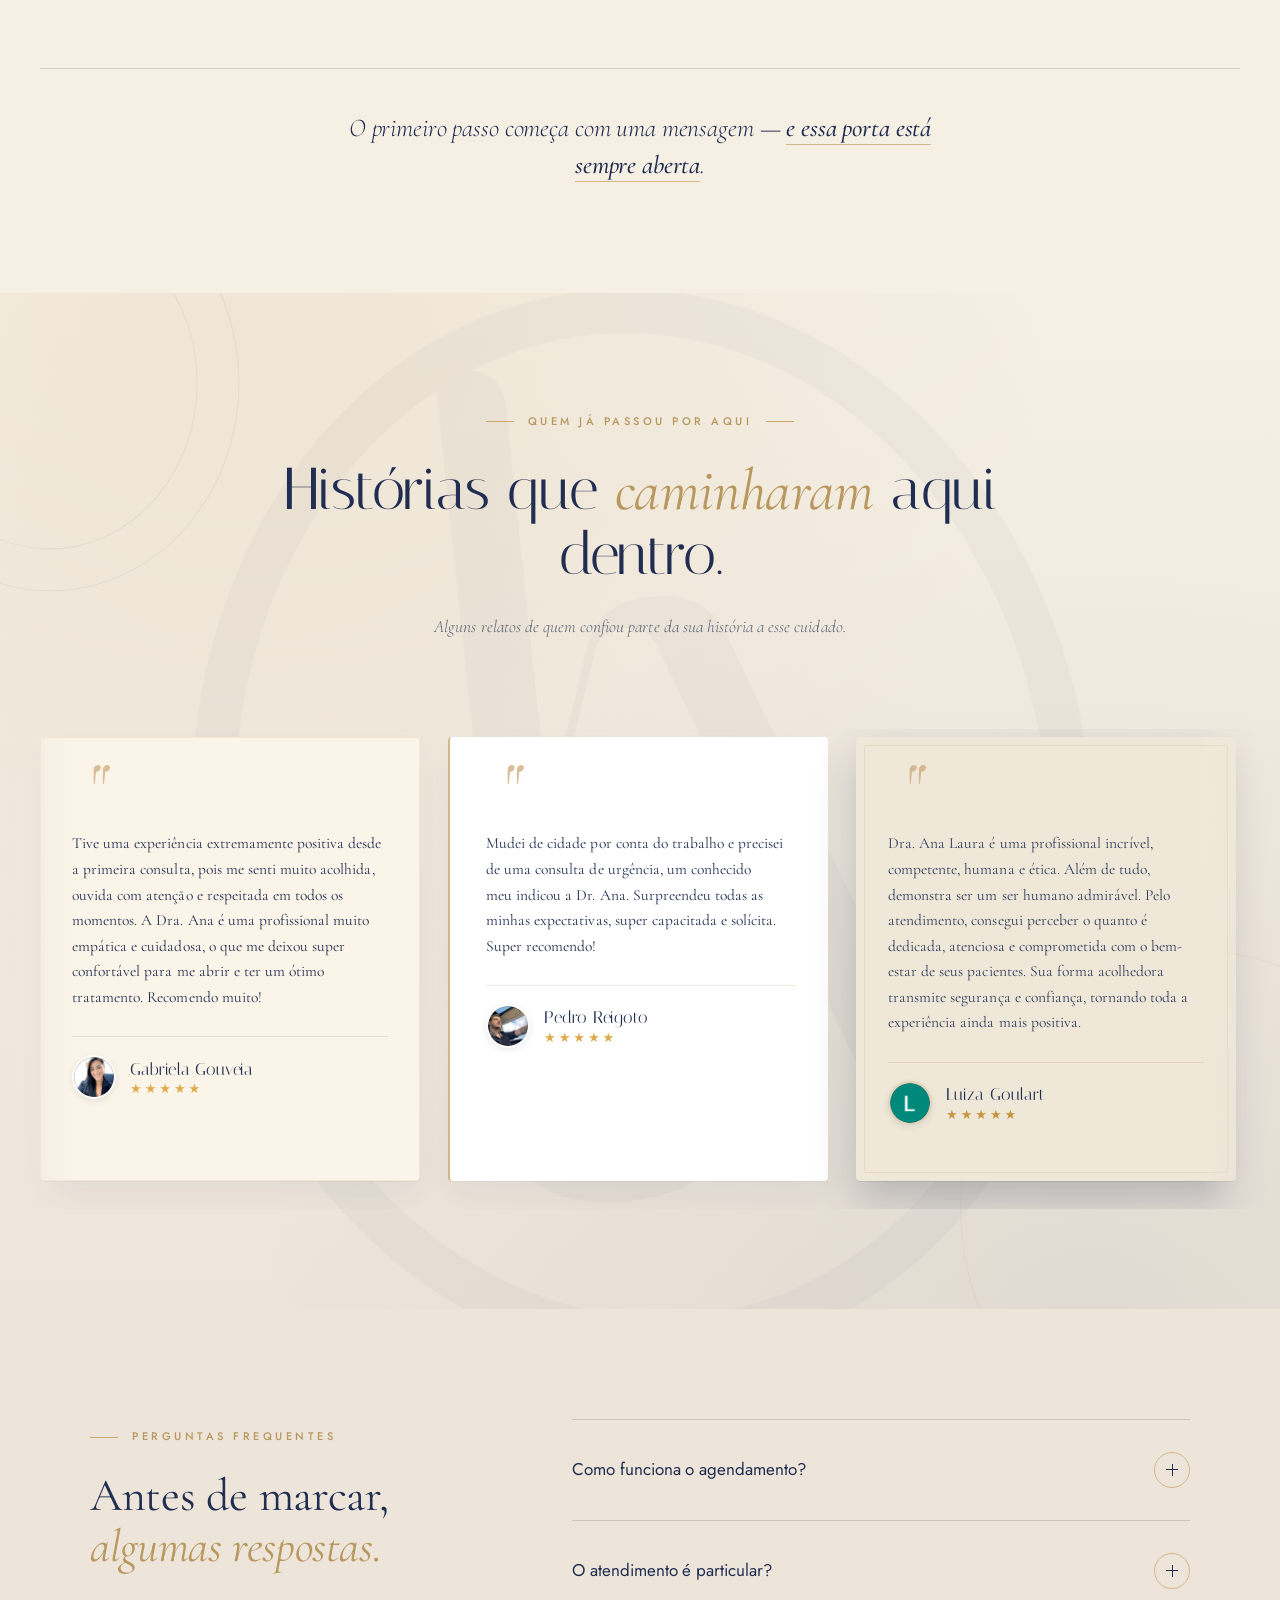
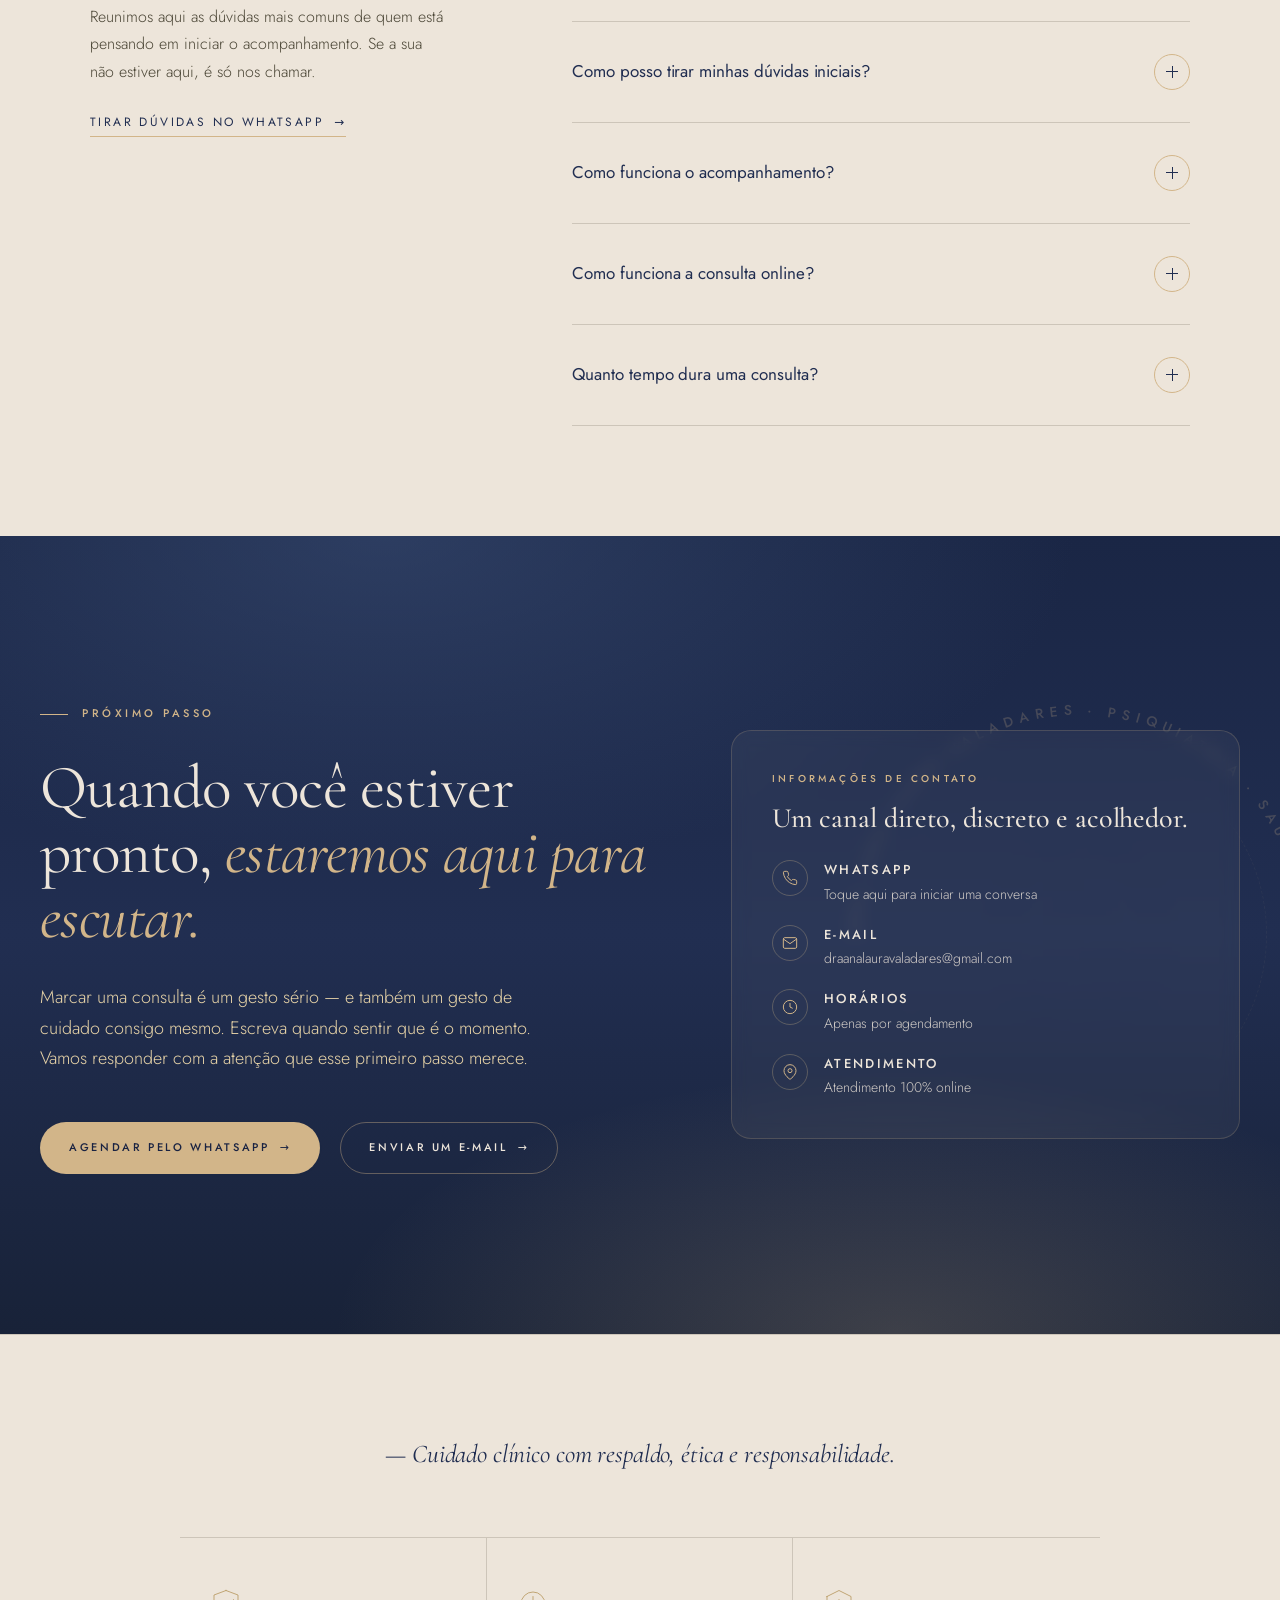
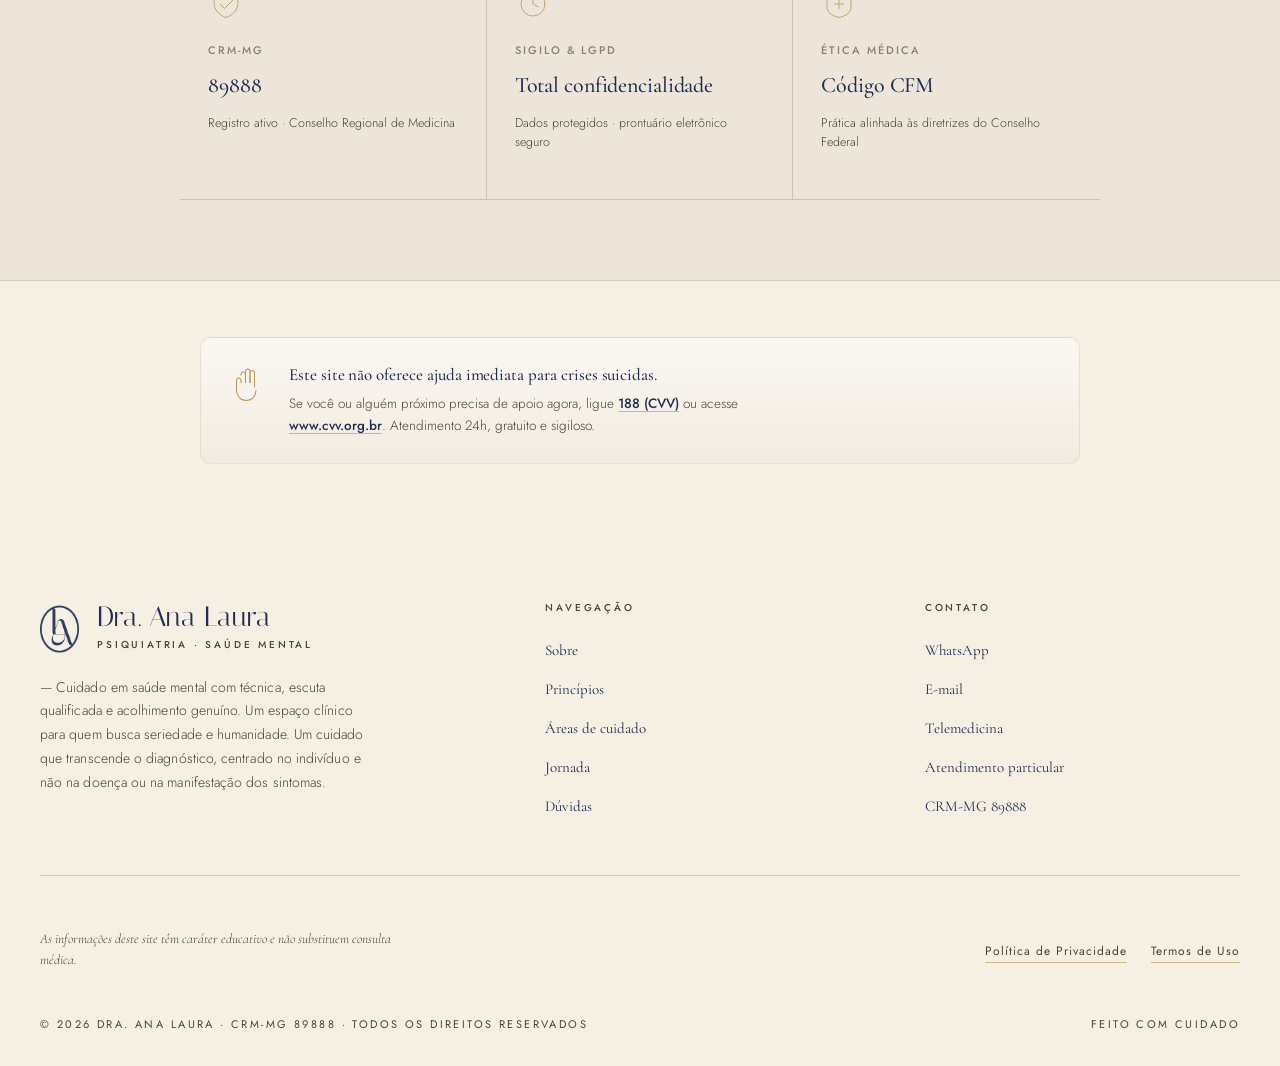
==== commit 3e11eb87: "chore(tracking): remove legacy Google Ads tag AW-18068581578 The site was loading two Google Ads gta" ====
--- a/index.html
+++ b/index.html
@@ -32,23 +32,20 @@
 <link rel="icon" href="assets/logo_mark.png">
 <link rel="apple-touch-icon" href="assets/logo_mark.png">
 
-<!-- Performance: connect to analytics origins early. Fonts are now self-hosted
-     (see assets/fonts/), so we no longer connect to fonts.googleapis.com or
-     fonts.gstatic.com — one less DNS+TLS handshake on the critical path. -->
+<!-- Performance: connect to font + analytics origins early -->
+<link rel="preconnect" href="https://fonts.googleapis.com">
+<link rel="preconnect" href="https://fonts.gstatic.com" crossorigin>
 <link rel="preconnect" href="https://www.googletagmanager.com">
 <link rel="preconnect" href="https://www.google-analytics.com">
 <link rel="preload" as="image" imagesrcset="assets/portrait_studio_sm.webp 900w, assets/portrait_studio.webp 1200w" imagesizes="(max-width: 600px) 100vw, 50vw" type="image/webp" fetchpriority="high">
 
-<!-- Preload critical above-the-fold fonts so they start fetching in parallel
-     with HTML parse (the <style> below tells the browser to use them, but
-     preload kicks the request off ~50-100ms earlier on slow connections). -->
-<link rel="preload" as="font" type="font/woff2" href="/assets/fonts/italiana.woff2" crossorigin>
-<link rel="preload" as="font" type="font/woff2" href="/assets/fonts/jost.woff2" crossorigin>
-<link rel="preload" as="font" type="font/woff2" href="/assets/fonts/cormorant-garamond.woff2" crossorigin>
-
-<!-- Self-hosted fonts (latin subset). Inlined to avoid an extra request
-     for ~1 KB of CSS. Generation script: .audit/selfhost_fonts.py -->
-<style>@font-face{font-family:'Cormorant Garamond';font-style:normal;font-weight:300 700;font-display:swap;src:url(/assets/fonts/cormorant-garamond.woff2) format('woff2');unicode-range:U+0000-00FF,U+0131,U+0152-0153,U+02BB-02BC,U+02C6,U+02DA,U+02DC,U+0304,U+0308,U+0329,U+2000-206F,U+20AC,U+2122,U+2191,U+2193,U+2212,U+2215,U+FEFF,U+FFFD}@font-face{font-family:'Cormorant Garamond';font-style:italic;font-weight:400;font-display:swap;src:url(/assets/fonts/cormorant-garamond-italic.woff2) format('woff2');unicode-range:U+0000-00FF,U+0131,U+0152-0153,U+02BB-02BC,U+02C6,U+02DA,U+02DC,U+0304,U+0308,U+0329,U+2000-206F,U+20AC,U+2122,U+2191,U+2193,U+2212,U+2215,U+FEFF,U+FFFD}@font-face{font-family:'Italiana';font-style:normal;font-weight:400;font-display:swap;src:url(/assets/fonts/italiana.woff2) format('woff2');unicode-range:U+0000-00FF,U+0131,U+0152-0153,U+02BB-02BC,U+02C6,U+02DA,U+02DC,U+0304,U+0308,U+0329,U+2000-206F,U+20AC,U+2122,U+2191,U+2193,U+2212,U+2215,U+FEFF,U+FFFD}@font-face{font-family:'Jost';font-style:normal;font-weight:300 500;font-display:swap;src:url(/assets/fonts/jost.woff2) format('woff2');unicode-range:U+0000-00FF,U+0131,U+0152-0153,U+02BB-02BC,U+02C6,U+02DA,U+02DC,U+0304,U+0308,U+0329,U+2000-206F,U+20AC,U+2122,U+2191,U+2193,U+2212,U+2215,U+FEFF,U+FFFD}</style>
+<!-- Google Fonts: non-blocking load (preload + onload swap)
+     Weights audited against styles.css usage on 2026-05-08:
+       Cormorant Garamond: 300, 400, 500, 700, italic 400
+       Jost: 300, 400, 500
+       Italiana: 400 -->
+<link rel="preload" as="style" href="https://fonts.googleapis.com/css2?family=Cormorant+Garamond:ital,wght@0,300;0,400;0,500;0,700;1,400&family=Italiana&family=Jost:wght@300;400;500&display=swap" onload="this.onload=null;this.rel='stylesheet'">
+<noscript><link rel="stylesheet" href="https://fonts.googleapis.com/css2?family=Cormorant+Garamond:ital,wght@0,300;0,400;0,500;0,700;1,400&family=Italiana&family=Jost:wght@300;400;500&display=swap"></noscript>
 
 <!-- ============================================================
      Google Consent Mode v2 (LGPD-friendly: nothing tracks until consent)
@@ -88,7 +85,6 @@
   gtag('js', new Date());
   gtag('config', 'G-V80CXY51QP', { send_page_view: true, anonymize_ip: true });
   gtag('config', 'AW-18126057890');
-  gtag('config', 'AW-18068581578');
 </script>
 
 <!-- Design tokens inlined to eliminate render-blocking request (was assets/tokens.css) -->
@@ -106,7 +102,7 @@
 .caption{font-family:var(--font-serif);font-size:var(--fs-caption);font-style:italic;color:var(--fg-3);font-weight:400}
 .quote{font-family:var(--font-serif);font-style:italic;font-size:26px;line-height:1.35;color:var(--navy-800);font-weight:400}
 </style>
-<link rel="stylesheet" href="styles.css?v=33">
+<link rel="stylesheet" href="styles.css?v=34">
 
 <!-- No-JS fallback: keep all .reveal content visible if JS is disabled -->
 <noscript><style>.reveal{opacity:1!important;transform:none!important}</style></noscript>
@@ -1222,7 +1218,7 @@
   </div>
 </div>
 
-<script src="assets/js/lead-capture.js" defer></script>
+<script src="assets/js/lead-capture.js?v=2" defer></script>
 
 <script>
 (function () {
--- a/styles.css
+++ b/styles.css
@@ -1,2828 +1 @@
-/* =========================================================================
-   Dra. Ana Laura — Landing Page
-   ========================================================================= */
-
-*, *::before, *::after { box-sizing: border-box; }
-
-html { scroll-behavior: smooth; }
-
-body {
-  margin: 0;
-  background: var(--cream-300);
-  color: var(--navy-800);
-  overflow-x: hidden;
-}
-
-/* Custom cursor-less refinements and overall type refinement */
-:root {
-  --grad-cream-to-sand: linear-gradient(180deg, #ede5da 0%, #ebe2d3 50%, #e3d4ba 100%);
-  --grad-sand-to-navy: linear-gradient(165deg, #ede5da 0%, #e3d4ba 22%, #d2b589 42%, #6a6e7e 68%, #2a355a 85%, #212e51 100%);
-  --grad-navy-to-sand: linear-gradient(165deg, #212e51 0%, #2a355a 18%, #4a5276 38%, #a08f75 62%, #d2b589 82%, #ede5da 100%);
-}
-
-/* subtle paper grain across the page --------------------------------------- */
-body::before {
-  content: '';
-  position: fixed;
-  inset: 0;
-  pointer-events: none;
-  z-index: 1;
-  opacity: 0.35;
-  mix-blend-mode: multiply;
-  background-image: url("data:image/svg+xml;utf8,<svg xmlns='http://www.w3.org/2000/svg' width='240' height='240'><filter id='n'><feTurbulence type='fractalNoise' baseFrequency='0.85' numOctaves='2' stitchTiles='stitch'/><feColorMatrix values='0 0 0 0 0.13  0 0 0 0 0.18  0 0 0 0 0.32  0 0 0 0.035 0'/></filter><rect width='100%' height='100%' filter='url(%23n)'/></svg>");
-}
-
-.container { max-width: 1280px; margin: 0 auto; padding: 0 40px; }
-
-/* Reveal on scroll --------------------------------------------------------- */
-.reveal { opacity: 0; transform: translateY(24px); transition: opacity 900ms var(--ease-out), transform 900ms var(--ease-out); }
-.reveal.is-visible { opacity: 1; transform: none; }
-.reveal.delay-1 { transition-delay: 120ms; }
-.reveal.delay-2 { transition-delay: 240ms; }
-.reveal.delay-3 { transition-delay: 360ms; }
-.reveal.delay-4 { transition-delay: 480ms; }
-
-/* =========================================================================
-   HEADER
-   ========================================================================= */
-.header {
-  position: fixed; top: 0; left: 0; right: 0; z-index: 40;
-  padding: 18px 0;
-  transition: background 400ms var(--ease-out), backdrop-filter 400ms var(--ease-out), padding 400ms var(--ease-out);
-}
-.header.is-scrolled {
-  background: rgba(237, 229, 218, 0.85);
-  backdrop-filter: blur(16px);
-  -webkit-backdrop-filter: blur(16px);
-  padding: 12px 0;
-  border-bottom: 1px solid var(--border-1);
-}
-.header__inner {
-  max-width: 1280px; margin: 0 auto; padding: 0 40px;
-  display: flex; align-items: center; justify-content: space-between; gap: 32px;
-}
-.brand { display: flex; align-items: center; gap: 14px; text-decoration: none; color: var(--navy-800); }
-.brand__mark { height: 42px; width: auto; }
-.brand__name {
-  font-family: var(--font-display);
-  font-size: 22px; line-height: 1;
-  color: var(--navy-800); letter-spacing: 0.01em;
-}
-.brand__tag {
-  font-family: var(--font-sans);
-  font-size: 9px; letter-spacing: 0.32em;
-  text-transform: uppercase;
-  color: var(--champagne-700);
-  margin-top: 4px;
-  font-weight: 500;
-}
-.nav { display: flex; gap: 40px; }
-.nav a {
-  font-family: var(--font-sans);
-  font-size: 12px; letter-spacing: 0.22em;
-  text-transform: uppercase; color: var(--navy-800);
-  text-decoration: none; font-weight: 400;
-  position: relative; padding: 4px 0;
-}
-.nav a::after {
-  content: ''; position: absolute; left: 0; right: 100%; bottom: 0;
-  height: 1px; background: var(--champagne-600);
-  transition: right 500ms var(--ease-out);
-}
-.nav a:hover::after { right: 0; }
-.nav-toggle { display: none; background: transparent; border: none; cursor: pointer; padding: 8px; color: var(--navy-800); }
-.nav-toggle svg { width: 22px; height: 22px; }
-
-/* =========================================================================
-   BUTTONS
-   ========================================================================= */
-.btn {
-  display: inline-flex; align-items: center; gap: 10px;
-  font-family: var(--font-sans); font-size: 11px;
-  letter-spacing: 0.24em; text-transform: uppercase;
-  padding: 16px 28px; border-radius: var(--r-pill);
-  border: 1px solid transparent; cursor: pointer;
-  font-weight: 500; text-decoration: none;
-  transition: all 400ms var(--ease-out);
-  white-space: nowrap;
-}
-.btn--primary {
-  background: var(--navy-800); color: var(--cream-300);
-  box-shadow: 0 1px 2px rgba(33,46,81,0.10);
-}
-.btn--primary:hover {
-  background: var(--navy-900);
-  transform: translateY(-1px);
-  box-shadow: 0 10px 26px rgba(33,46,81,0.18);
-}
-.btn--ghost {
-  background: transparent; color: var(--navy-800);
-  border: 1px solid rgba(33,46,81,0.20);
-}
-.btn--ghost:hover {
-  border-color: var(--navy-800);
-  background: rgba(33,46,81,0.03);
-}
-.btn--whats {
-  background: var(--champagne-500); color: var(--navy-900);
-}
-.btn--whats:hover {
-  background: var(--champagne-600);
-  transform: translateY(-1px);
-  box-shadow: 0 8px 22px rgba(210,181,137,0.35);
-}
-.btn .arrow { transition: transform 400ms var(--ease-out); display: inline-block; }
-.btn:hover .arrow { transform: translateX(4px); }
-
-.link-arrow {
-  font-family: var(--font-sans); font-size: 12px;
-  letter-spacing: 0.2em; text-transform: uppercase;
-  color: var(--navy-800); text-decoration: none;
-  border-bottom: 1px solid var(--champagne-500);
-  padding-bottom: 4px; display: inline-flex; align-items: center; gap: 10px;
-  transition: color 300ms var(--ease-out);
-}
-.link-arrow:hover { color: var(--champagne-700); }
-.link-arrow .arrow { transition: transform 300ms var(--ease-out); }
-.link-arrow:hover .arrow { transform: translateX(4px); }
-
-/* =========================================================================
-   HERO
-   ========================================================================= */
-.hero {
-  position: relative;
-  min-height: 100vh;
-  padding: 160px 0 120px;
-  overflow: hidden;
-  background: radial-gradient(ellipse at 20% 30%, rgba(210,181,137,0.18) 0%, transparent 55%),
-              radial-gradient(ellipse at 85% 75%, rgba(33,46,81,0.08) 0%, transparent 55%),
-              var(--cream-300);
-}
-
-/* decorative arc/curves — inspired by the monogram oval ------------------- */
-.hero__decor {
-  position: absolute;
-  pointer-events: none;
-  color: var(--navy-800);
-  opacity: 0.08;
-}
-.hero__decor--tl { top: -140px; left: -140px; width: 520px; height: 520px; }
-.hero__decor--br { right: -160px; bottom: -200px; width: 680px; height: 680px; opacity: 0.05; }
-
-.hero__inner {
-  position: relative; z-index: 2;
-  max-width: 1280px; margin: 0 auto; padding: 0 40px;
-  display: grid;
-  grid-template-columns: 1fr 1.1fr;
-  gap: 96px;
-  align-items: center;
-}
-.hero__visual { grid-column: 1; grid-row: 1; }
-.hero__copy { grid-column: 2; grid-row: 1; }
-}
-
-.hero__eyebrow {
-  display: inline-flex; align-items: center; gap: 14px;
-  font-family: var(--font-sans); font-size: 11px;
-  letter-spacing: 0.32em; text-transform: uppercase;
-  color: var(--champagne-700); font-weight: 500;
-  margin-bottom: 36px;
-}
-.hero__eyebrow::before {
-  content: ''; width: 36px; height: 1px; background: var(--champagne-600);
-}
-
-.hero__title {
-  font-family: var(--font-serif);
-  font-size: clamp(42px, 5.2vw, 78px);
-  line-height: 1.05;
-  font-weight: 400;
-  color: var(--navy-800);
-  letter-spacing: -0.012em;
-  margin: 0;
-  word-spacing: 0.15em;
-}
-.hero__title .italic {
-  font-family: var(--font-serif);
-  font-style: italic; font-weight: 400;
-}
-.hero__title .display {
-  font-family: var(--font-serif);
-  font-style: italic; font-weight: 400;
-}
-  color: var(--champagne-700);
-}
-.hero__title .display {
-  font-family: var(--font-display);
-  font-weight: 400;
-  font-size: 1.02em;
-  letter-spacing: -0.005em;
-  color: var(--navy-800);
-  display: inline-block;
-  line-height: 0.95;
-  background: linear-gradient(135deg, #212e51 0%, #4a5276 50%, #b8985f 100%);
-  -webkit-background-clip: text;
-  background-clip: text;
-  -webkit-text-fill-color: transparent;
-}
-
-/* Entrance animation for hero title — word-by-word rise */
-.hero__title .word {
-  display: inline-block;
-  opacity: 0;
-  transform: translateY(28px);
-  animation: wordRise 1.1s var(--ease-out) forwards;
-  margin-right: 0.25em;
-}
-@keyframes wordRise {
-  to { opacity: 1; transform: translateY(0); }
-}
-
-.hero__rule {
-  width: 72px; height: 1px; background: var(--navy-800);
-  margin: 40px 0 32px; opacity: 0.4;
-}
-
-.hero__lede {
-  font-family: var(--font-serif);
-  font-size: clamp(26px, 2.4vw, 34px); line-height: 1.35;
-  color: var(--navy-800); font-weight: 400;
-  max-width: 22ch; margin: 0 0 44px;
-  letter-spacing: -0.005em;
-}
-.hero__lede em { font-style: italic; color: var(--champagne-700); }
-
-.hero__actions { display: flex; gap: 18px; flex-wrap: wrap; margin-bottom: 18px; }
-
-.hero__microcopy {
-  display: flex; align-items: center; gap: 10px;
-  font-family: var(--font-sans); font-size: 12.5px;
-  letter-spacing: 0.06em;
-  color: var(--fg-3);
-  font-weight: 400;
-  margin: 0 0 56px;
-  text-transform: uppercase;
-}
-.hero__microcopy em {
-  font-style: italic;
-  font-family: var(--font-serif);
-  text-transform: none;
-  letter-spacing: 0;
-  color: var(--champagne-700);
-  font-size: 14px;
-  font-weight: 400;
-  margin: 0 1px;
-}
-.hero__microcopy-dot {
-  width: 8px; height: 8px; border-radius: 50%;
-  background: #4caf50;
-  box-shadow: 0 0 0 0 rgba(76, 175, 80, 0.5);
-  animation: heroDot 2.4s ease-out infinite;
-  flex-shrink: 0;
-}
-@keyframes heroDot {
-  0% { box-shadow: 0 0 0 0 rgba(76, 175, 80, 0.55); }
-  60%, 100% { box-shadow: 0 0 0 12px rgba(76, 175, 80, 0); }
-}
-
-.hero__credentials {
-  display: flex; gap: 48px; flex-wrap: wrap;
-  padding-top: 32px;
-  border-top: 1px solid var(--hairline);
-  max-width: 560px;
-}
-.hero__credentials .label {
-  display: block; font-size: 10px; letter-spacing: 0.28em;
-  margin-bottom: 8px; color: var(--fg-3); font-weight: 500;
-}
-.cred-v {
-  font-family: var(--font-serif); font-size: 16px;
-  color: var(--navy-800); font-weight: 500;
-  letter-spacing: 0.005em;
-}
-
-/* hero portrait composition — layered, editorial ------------------------- */
-.hero__visual {
-  position: relative;
-  aspect-ratio: 4/5;
-  max-width: 560px;
-  justify-self: end;
-  width: 100%;
-}
-.hero__portrait {
-  position: absolute; inset: 0;
-  border-radius: 320px 320px 20px 20px;
-  overflow: hidden;
-  box-shadow: 0 30px 80px rgba(33,46,81,0.18), 0 10px 24px rgba(33,46,81,0.08);
-  z-index: 2;
-}
-.hero__portrait img {
-  width: 100%; height: 100%; object-fit: cover; object-position: center top;
-  display: block;
-  transition: transform 8s var(--ease-out);
-}
-.hero__visual:hover .hero__portrait img { transform: scale(1.04); }
-
-.hero__frame {
-  position: absolute;
-  top: 24px; left: -24px;
-  width: 100%; height: 100%;
-  border: 1px solid var(--champagne-500);
-  border-radius: 320px 320px 20px 20px;
-  z-index: 1;
-}
-
-.hero__stamp {
-  position: absolute;
-  bottom: -30px; right: -30px;
-  width: 140px; height: 140px;
-  background: var(--cream-300);
-  border-radius: 50%;
-  display: flex; align-items: center; justify-content: center;
-  box-shadow: 0 10px 30px rgba(33,46,81,0.12);
-  z-index: 3;
-  font-family: var(--font-serif);
-  text-align: center;
-  animation: slowSpin 40s linear infinite;
-}
-.hero__stamp svg { width: 100%; height: 100%; }
-@keyframes slowSpin {
-  to { transform: rotate(360deg); }
-}
-.hero__stamp-mark {
-  position: absolute;
-  width: 44px; height: 44px;
-  animation: slowSpin 40s linear infinite reverse;
-}
-.hero__stamp-mark img { width: 100%; height: 100%; object-fit: contain; }
-
-/* marquee-esque accolade row at bottom of hero ---------------------------- */
-.hero__ticker {
-  position: relative; z-index: 2;
-  margin-top: 80px;
-  padding-top: 40px;
-  border-top: 1px solid var(--hairline);
-  max-width: 1280px; margin-left: auto; margin-right: auto;
-  padding-left: 40px; padding-right: 40px;
-  display: flex; justify-content: space-between; align-items: center;
-  gap: 40px; flex-wrap: wrap;
-}
-.hero__ticker-item {
-  font-family: var(--font-sans); font-size: 11px;
-  letter-spacing: 0.28em; text-transform: uppercase;
-  color: var(--fg-3); font-weight: 500;
-  display: inline-flex; align-items: center; gap: 12px;
-}
-.hero__ticker-item em {
-  font-family: var(--font-serif); font-style: italic;
-  font-size: 15px; text-transform: none; letter-spacing: 0.01em;
-  color: var(--navy-800); font-weight: 400;
-}
-
-/* =========================================================================
-   ABOUT
-   ========================================================================= */
-.about {
-  position: relative;
-  padding: 140px 0;
-  background: var(--ivory-200);
-}
-.about__inner {
-  max-width: 1280px; margin: 0 auto; padding: 0 40px;
-  display: grid; grid-template-columns: 5fr 6fr; gap: 96px;
-  align-items: start;
-}
-.about__visual {
-  position: sticky; top: 120px;
-  aspect-ratio: 3/4;
-  border-radius: var(--r-xl);
-  overflow: hidden;
-  box-shadow: 0 20px 60px rgba(33,46,81,0.14);
-}
-.about__visual img { width: 100%; height: 100%; object-fit: cover; display: block; }
-.about__visual::after {
-  content: ''; position: absolute; inset: 0;
-  background: linear-gradient(180deg, transparent 55%, rgba(33,46,81,0.35) 100%);
-  pointer-events: none;
-}
-.about__visual-caption {
-  position: absolute; bottom: 28px; left: 28px; right: 28px;
-  color: var(--cream-300);
-  font-family: var(--font-serif); font-style: italic;
-  font-size: 17px; line-height: 1.4;
-  z-index: 2;
-}
-
-.about__eyebrow {
-  font-family: var(--font-sans); font-size: 11px;
-  letter-spacing: 0.32em; text-transform: uppercase;
-  color: var(--champagne-700); font-weight: 500;
-  margin-bottom: 24px;
-  display: inline-flex; align-items: center; gap: 14px;
-}
-.about__eyebrow::before {
-  content: ''; width: 28px; height: 1px; background: var(--champagne-600);
-}
-.about__title {
-  font-family: var(--font-serif);
-  font-size: clamp(34px, 3.6vw, 52px);
-  line-height: 1.1;
-  font-weight: 400;
-  color: var(--navy-800);
-  margin: 0 0 40px;
-  letter-spacing: -0.008em;
-}
-.about__title .italic {
-  font-style: italic; color: var(--champagne-700);
-}
-.about__body p {
-  font-family: var(--font-sans); font-size: 17px;
-  line-height: 1.75; color: var(--fg-2); font-weight: 300;
-  margin: 0 0 22px; max-width: 58ch;
-}
-.about__body p strong { color: var(--navy-800); font-weight: 500; }
-
-.about__signature {
-  margin-top: 48px; padding-top: 32px;
-  border-top: 1px solid var(--hairline);
-  display: flex; justify-content: space-between; align-items: end;
-  gap: 32px; flex-wrap: wrap;
-}
-.about__sig-name {
-  font-family: var(--font-display);
-  font-size: 42px; line-height: 1;
-  color: var(--navy-800);
-}
-.about__sig-role {
-  font-family: var(--font-sans); font-size: 10px;
-  letter-spacing: 0.28em; text-transform: uppercase;
-  color: var(--fg-3); margin-top: 8px; font-weight: 500;
-}
-.about__sig-credentials {
-  text-align: right;
-  font-family: var(--font-serif);
-  font-size: 14px; color: var(--fg-2);
-  font-style: italic;
-  line-height: 1.6;
-}
-
-/* =========================================================================
-   GRADIENT TRANSITION BAND — cream to navy
-   ========================================================================= */
-.gradient-band {
-  position: relative;
-  min-height: 100vh;
-  background: var(--grad-sand-to-navy);
-  background-attachment: fixed;
-  overflow: hidden;
-  display: flex; align-items: center;
-  padding: 120px 0;
-}
-.gradient-band__noise {
-  position: absolute; inset: 0;
-  opacity: 0.4;
-  mix-blend-mode: overlay;
-  background-image: url("data:image/svg+xml;utf8,<svg xmlns='http://www.w3.org/2000/svg' width='300' height='300'><filter id='n'><feTurbulence type='fractalNoise' baseFrequency='0.7' numOctaves='3' stitchTiles='stitch'/><feColorMatrix values='0 0 0 0 1  0 0 0 0 1  0 0 0 0 1  0 0 0 0.18 0'/></filter><rect width='100%' height='100%' filter='url(%23n)'/></svg>");
-  pointer-events: none;
-}
-.gradient-band__inner {
-  position: relative; z-index: 2;
-  max-width: 1280px; margin: 0 auto; padding: 0 40px;
-  width: 100%;
-  display: grid;
-  grid-template-columns: 1fr auto;
-  gap: 80px;
-  align-items: end;
-}
-.gradient-band__quote {
-  font-family: var(--font-serif);
-  font-style: italic;
-  font-size: clamp(34px, 3.8vw, 58px);
-  line-height: 1.22;
-  font-weight: 400;
-  color: var(--cream-200, #f4ede0);
-  letter-spacing: -0.008em;
-  max-width: 22ch;
-  margin: 0;
-  text-shadow: 0 1px 30px rgba(0,0,0,0.25);
-}
-  font-size: clamp(32px, 3.6vw, 54px);
-  line-height: 1.2;
-  font-weight: 400;
-  color: var(--cream-300);
-  letter-spacing: -0.008em;
-  max-width: 22ch;
-  margin: 0;
-}
-.gradient-band__quote .mark {
-  font-family: var(--font-display);
-  font-style: normal;
-  color: var(--champagne-500);
-  font-size: 1.08em;
-}
-.gradient-band__attribution {
-  font-family: var(--font-sans);
-  font-size: 11px; letter-spacing: 0.32em;
-  text-transform: uppercase;
-  color: var(--champagne-500);
-  font-weight: 500;
-  margin-top: 36px;
-  display: flex; align-items: center; gap: 14px;
-}
-.gradient-band__attribution::before {
-  content: ''; width: 36px; height: 1px; background: var(--champagne-500);
-}
-/* Reusable rotating seal ------------------------------------------------- */
-.seal {
-  position: relative;
-  display: inline-flex; align-items: center; justify-content: center;
-  width: 180px; height: 180px;
-  flex: none;
-}
-.seal__ring {
-  position: absolute; inset: 0;
-  animation: slowSpin 28s linear infinite;
-}
-.seal__ring svg { width: 100%; height: 100%; display: block; }
-.seal__core {
-  position: relative; z-index: 2;
-  width: 44%; height: 44%;
-  display: flex; align-items: center; justify-content: center;
-}
-.seal__core img { width: 100%; height: 100%; object-fit: contain; }
-.seal__halo {
-  position: absolute; inset: 14%;
-  border-radius: 50%;
-  border: 1px dashed currentColor;
-  opacity: 0.25;
-  animation: slowSpin 60s linear infinite;
-}
-.seal--lg { width: 240px; height: 240px; }
-.seal--xl { width: 320px; height: 320px; }
-
-/* Gradient-band variation — cream ink */
-.gradient-band__seal { color: var(--cream-300); }
-.gradient-band__seal .seal__core img { filter: brightness(0) invert(1); opacity: 0.95; }
-
-/* Manifesto variation — champagne ink */
-.manifesto__seal {
-  position: absolute;
-  right: 8%; top: 50%;
-  transform: translateY(-50%);
-  color: var(--champagne-500);
-  opacity: 0.9;
-  z-index: 2;
-}
-.manifesto__seal .seal__core img { filter: brightness(0) invert(1); opacity: 0.92; }
-
-/* =========================================================================
-   BREATHING ORBITS — serene mental-health motif
-   ========================================================================= */
-.breath {
-  position: absolute; inset: 0;
-  pointer-events: none; overflow: hidden;
-  z-index: 1;
-}
-.breath svg { width: 100%; height: 100%; }
-.breath circle {
-  fill: none; stroke: currentColor;
-  transform-origin: center;
-  transform-box: fill-box;
-}
-.breath .r1 { animation: breathe 7s ease-in-out infinite; }
-.breath .r2 { animation: breathe 7s ease-in-out infinite .7s; }
-.breath .r3 { animation: breathe 7s ease-in-out infinite 1.4s; }
-.breath .r4 { animation: breathe 7s ease-in-out infinite 2.1s; }
-.breath .r5 { animation: breathe 7s ease-in-out infinite 2.8s; }
-@keyframes breathe {
-  0%, 100% { transform: scale(0.75); opacity: 0; stroke-width: 0.6; }
-  15% { opacity: 0.55; }
-  100% { transform: scale(1.5); opacity: 0; stroke-width: 0.2; }
-}
-.manifesto .breath { color: var(--champagne-500); opacity: 0.55; z-index: 3; mix-blend-mode: screen; }
-.values__seal {
-  position: absolute;
-  top: 50%; left: 50%;
-  transform: translate(-50%, -50%);
-  color: var(--navy-800);
-  opacity: 0.06;
-  pointer-events: none;
-}
-
-/* CTA seal — big champagne ring */
-.cta__seal {
-  position: absolute;
-  right: -60px; top: 50%;
-  transform: translateY(-50%);
-  color: var(--champagne-500);
-  opacity: 0.22;
-  pointer-events: none;
-}
-
-/* Footer seal — compact */
-.footer__seal { color: var(--navy-800); }
-
-/* =========================================================================
-   WHATSAPP TOUCHPOINTS — text-integrated, never iconic
-   ========================================================================= */
-
-/* Inline link — lives inside body prose as a natural hyperlink flourish */
-.wa-inline {
-  color: inherit;
-  text-decoration: none;
-  font-style: italic;
-  font-weight: 500;
-  background-image: linear-gradient(var(--champagne-500), var(--champagne-500));
-  background-size: 100% 1px;
-  background-position: 0 100%;
-  background-repeat: no-repeat;
-  padding-bottom: 2px;
-  transition: background-size 600ms var(--ease-out), color 400ms var(--ease-out);
-}
-.wa-inline:hover {
-  color: var(--champagne-700);
-  background-size: 100% 2px;
-}
-.wa-inline--light { color: var(--cream-300); }
-.wa-inline--light:hover { color: var(--champagne-500); }
-
-/* Whisper — a softer block invitation (small caps label + italic phrase) */
-.wa-whisper {
-  display: block;
-  text-decoration: none;
-  color: inherit;
-  padding: 20px 0 2px;
-  border-top: 1px solid var(--hairline);
-  max-width: 520px;
-  transition: padding 400ms var(--ease-out);
-}
-.wa-whisper:hover { padding-left: 14px; }
-.wa-whisper__label {
-  display: block;
-  font-family: var(--font-sans);
-  font-size: 10px;
-  letter-spacing: 0.28em;
-  text-transform: uppercase;
-  font-weight: 500;
-  color: var(--champagne-700);
-  margin-bottom: 12px;
-}
-.wa-whisper__text {
-  font-family: var(--font-serif);
-  font-style: italic;
-  font-size: clamp(19px, 2vw, 24px);
-  line-height: 1.4;
-  letter-spacing: -0.003em;
-  color: var(--navy-800);
-}
-.wa-whisper__text::after {
-  content: ' \2192';
-  font-style: normal;
-  color: var(--champagne-600);
-  transition: margin-left 400ms var(--ease-out);
-  display: inline-block;
-  margin-left: 6px;
-}
-.wa-whisper:hover .wa-whisper__text::after { margin-left: 14px; }
-
-.wa-whisper--light { border-top-color: rgba(237,229,218,0.18); }
-.wa-whisper--light .wa-whisper__label { color: var(--champagne-500); }
-.wa-whisper--light .wa-whisper__text { color: var(--cream-300); }
-.wa-whisper--light .wa-whisper__text::after { color: var(--champagne-500); }
-
-/* Quiet line — for dense sections; single-line prose with animated underline */
-.wa-line {
-  display: inline-block;
-  font-family: var(--font-serif);
-  font-style: italic;
-  font-size: clamp(17px, 1.4vw, 20px);
-  line-height: 1.5;
-  color: var(--navy-800);
-  text-decoration: none;
-  letter-spacing: -0.002em;
-  position: relative;
-}
-.wa-line::after {
-  content: '';
-  position: absolute;
-  left: 0; right: 0; bottom: -2px;
-  height: 1px;
-  background: var(--champagne-500);
-  transform: scaleX(0.3);
-  transform-origin: left;
-  transition: transform 600ms var(--ease-out);
-}
-.wa-line:hover::after { transform: scaleX(1); }
-.wa-line strong { font-weight: 500; font-style: normal; color: var(--champagne-700); }
-
-.journey__coda {
-  margin-top: 80px;
-  padding-top: 40px;
-  border-top: 1px solid var(--hairline);
-  text-align: center;
-}
-.journey__coda p {
-  font-family: var(--font-serif);
-  font-style: italic;
-  font-size: clamp(20px, 2vw, 26px);
-  line-height: 1.45;
-  color: var(--navy-800);
-  letter-spacing: -0.005em;
-  max-width: 640px;
-  margin: 0 auto;
-}
-
-/* =========================================================================
-   IMAGE BACKGROUND MANIFESTO SECTION
-   ========================================================================= */
-.manifesto {
-  position: relative;
-  min-height: 92vh;
-  padding: 140px 0;
-  display: flex; align-items: center;
-  overflow: hidden;
-  background: var(--navy-800);
-}
-.manifesto__bg {
-  position: absolute; inset: 0;
-  background-image: url('assets/manifesto_bg.jpeg?v=2');
-  background-image: image-set(
-    url('assets/manifesto_bg.webp') type('image/webp'),
-    url('assets/manifesto_bg.jpeg') type('image/jpeg')
-  );
-  background-size: cover;
-  background-position: 50% 18%;
-  background-attachment: scroll;
-  filter: saturate(0.82) contrast(1.02);
-  z-index: 1;
-}
-.manifesto__bg::after {
-  content: ''; position: absolute; inset: 0;
-  background: linear-gradient(110deg,
-    rgba(22,32,58,0.96) 0%,
-    rgba(22,32,58,0.92) 48%,
-    rgba(22,32,58,0.65) 72%,
-    rgba(22,32,58,0.35) 100%);
-}
-.manifesto__inner {
-  position: relative; z-index: 2;
-  max-width: 1280px; margin: 0 auto; padding: 0 40px;
-  width: 100%;
-}
-.manifesto__copy { max-width: 620px; }
-.manifesto__eyebrow {
-  font-family: var(--font-sans); font-size: 11px;
-  letter-spacing: 0.32em; text-transform: uppercase;
-  color: var(--champagne-500); font-weight: 500;
-  margin-bottom: 28px;
-  display: inline-flex; align-items: center; gap: 14px;
-}
-.manifesto__eyebrow::before {
-  content: ''; width: 36px; height: 1px; background: var(--champagne-500);
-}
-.manifesto__title {
-  font-family: var(--font-serif);
-  font-size: clamp(36px, 4.4vw, 62px);
-  line-height: 1.08;
-  font-weight: 400;
-  color: var(--cream-300);
-  margin: 0 0 36px;
-  letter-spacing: -0.01em;
-}
-.manifesto__title .italic { font-style: italic; color: var(--champagne-500); }
-.manifesto__title .display {
-  font-family: var(--font-serif); font-style: italic;
-  color: var(--champagne-500);
-  font-weight: 400;
-}
-.manifesto__body {
-  font-family: var(--font-sans); font-size: 20px;
-  line-height: 1.72; color: #f5efe4;
-  font-weight: 400;
-  text-shadow: 0 2px 8px rgba(10,15,30,0.85), 0 0 24px rgba(10,15,30,0.55);
-  margin: 0 0 44px;
-  max-width: 52ch;
-}
-.manifesto__signature {
-  display: inline-flex; align-items: center; gap: 18px;
-  padding-top: 32px;
-  border-top: 1px solid rgba(210,181,137,0.3);
-}
-.manifesto__signature img { height: 48px; filter: brightness(0) invert(1); opacity: 0.92; }
-.manifesto { position: relative; }
-.manifesto__sig-text {
-  font-family: var(--font-display); font-size: 24px;
-  color: var(--cream-300); line-height: 1;
-}
-.manifesto__sig-role {
-  font-family: var(--font-sans); font-size: 10px;
-  letter-spacing: 0.28em; text-transform: uppercase;
-  color: var(--champagne-500); margin-top: 6px; font-weight: 500;
-}
-
-/* =========================================================================
-   VALUES / DIFFERENTIALS
-   ========================================================================= */
-.values {
-  position: relative;
-  padding: 140px 0;
-  background: var(--cream-300);
-  overflow: hidden;
-}
-/* Values watermark removed — replaced by animated seal */
-.values__watermark { display: none; }
-.values__inner { position: relative; z-index: 2; max-width: 1280px; margin: 0 auto; padding: 0 40px; }
-.values__head {
-  display: grid; grid-template-columns: 1fr 1.5fr; gap: 64px;
-  align-items: end; margin-bottom: 96px;
-}
-.values__title {
-  font-family: var(--font-serif);
-  font-size: clamp(34px, 3.6vw, 52px);
-  line-height: 1.1;
-  font-weight: 400;
-  color: var(--navy-800);
-  margin: 16px 0 0;
-  letter-spacing: -0.008em;
-}
-.values__title .italic { font-style: italic; color: var(--champagne-700); }
-.values__lede {
-  font-family: var(--font-sans); font-size: 17px;
-  line-height: 1.75; color: var(--fg-2);
-  font-weight: 300; max-width: 52ch;
-  margin: 0;
-}
-
-.values__grid {
-  display: grid; grid-template-columns: repeat(2, 1fr); gap: 0;
-  border-top: 1px solid var(--hairline);
-}
-.value {
-  padding: 56px 48px 56px 0;
-  border-bottom: 1px solid var(--hairline);
-  display: grid; grid-template-columns: 88px 1fr; gap: 32px;
-  align-items: start;
-  transition: background 400ms var(--ease-out);
-  position: relative;
-}
-.value__head {
-  display: flex; flex-direction: column; align-items: center; gap: 14px;
-}
-.value__icon {
-  width: 44px; height: 44px;
-  color: var(--champagne-700);
-  opacity: 0.85;
-  transition: transform 600ms var(--ease-out), opacity 400ms var(--ease-out);
-}
-.value:hover .value__icon {
-  transform: rotate(-6deg) scale(1.06);
-  opacity: 1;
-}
-.value__icon svg { width: 100%; height: 100%; display: block; }
-.value:nth-child(2n) { padding-left: 48px; padding-right: 0; }
-.value:nth-child(2n) { border-left: 1px solid var(--hairline); }
-.value::before {
-  content: ''; position: absolute; left: 0; right: 0; top: 0;
-  height: 1px; background: var(--champagne-500);
-  transform: scaleX(0); transform-origin: left;
-  transition: transform 600ms var(--ease-out);
-}
-.value:nth-child(2n)::before { left: 48px; }
-.value:hover::before { transform: scaleX(1); }
-
-.value__num {
-  font-family: var(--font-display);
-  font-size: 48px; line-height: 1;
-  color: var(--champagne-500);
-  font-weight: 400;
-}
-.value__body { text-align: center; }
-.value__body h3 {
-  font-family: var(--font-serif);
-  font-size: 24px; font-weight: 500;
-  color: var(--navy-800);
-  margin: 0 0 14px;
-  letter-spacing: -0.003em;
-}
-.value__body h3 em {
-  font-family: var(--font-serif); font-style: italic;
-  color: var(--champagne-700); font-weight: 400;
-}
-.value__body p {
-  font-family: var(--font-sans); font-size: 15px;
-  line-height: 1.65; color: var(--fg-2);
-  font-weight: 300; margin: 0 auto; max-width: 44ch;
-}
-
-/* =========================================================================
-   AREAS OF ATTENTION
-   ========================================================================= */
-.areas {
-  background:
-    radial-gradient(ellipse 80% 60% at 20% 0%, rgba(60, 80, 120, 0.45) 0%, transparent 60%),
-    radial-gradient(ellipse 70% 60% at 80% 100%, rgba(210, 181, 137, 0.18) 0%, transparent 55%),
-    linear-gradient(180deg, #1a2645 0%, #212e51 40%, #182238 100%);
-  color: var(--cream-300);
-  padding: 160px 0 140px;
-  position: relative;
-  overflow: hidden;
-}
-.areas::before {
-  content: ''; position: absolute; left: 0; right: 0; top: 0;
-  height: 120px;
-  background: linear-gradient(180deg, var(--cream-300) 0%, rgba(232, 222, 207, 0.4) 25%, rgba(26, 38, 69, 0) 100%);
-  pointer-events: none; z-index: 1;
-}
-.areas::after {
-  content: ''; position: absolute; left: 0; right: 0; bottom: 0;
-  height: 120px;
-  background: linear-gradient(0deg, var(--cream-300) 0%, rgba(232, 222, 207, 0.4) 25%, rgba(26, 38, 69, 0) 100%);
-  pointer-events: none; z-index: 1;
-}
-.areas__decor {
-  position: absolute;
-  right: -100px; top: -100px;
-  width: 500px; height: 500px;
-  border: 1px solid var(--champagne-500);
-  border-radius: 50%;
-  opacity: 0.15;
-  pointer-events: none;
-}
-.areas__decor--2 {
-  position: absolute;
-  left: -200px; bottom: -200px;
-  width: 600px; height: 600px;
-  border: 1px solid var(--champagne-500);
-  border-radius: 50%;
-  opacity: 0.08;
-  pointer-events: none;
-}
-.areas__inner { position: relative; z-index: 2; max-width: 1280px; margin: 0 auto; padding: 0 40px; }
-.areas__head {
-  max-width: 720px;
-  margin-bottom: 80px;
-}
-.areas__eyebrow {
-  font-family: var(--font-sans); font-size: 11px;
-  letter-spacing: 0.32em; text-transform: uppercase;
-  color: var(--champagne-500); font-weight: 500;
-  margin-bottom: 24px;
-  display: inline-flex; align-items: center; gap: 14px;
-}
-.areas__eyebrow::before {
-  content: ''; width: 28px; height: 1px; background: var(--champagne-500);
-}
-.areas__title {
-  font-family: var(--font-serif);
-  font-size: clamp(34px, 3.6vw, 52px);
-  line-height: 1.1;
-  font-weight: 400;
-  color: var(--cream-300);
-  margin: 0 0 28px;
-  letter-spacing: -0.008em;
-}
-.areas__title .italic { font-style: italic; color: var(--champagne-500); }
-.areas__lede {
-  font-family: var(--font-sans); font-size: 17px;
-  line-height: 1.7; color: rgba(237,229,218,0.72);
-  font-weight: 300; margin: 0; max-width: 54ch;
-}
-
-.areas__grid {
-  list-style: none; padding: 0; margin: 0;
-  display: grid;
-  grid-template-columns: repeat(3, 1fr);
-  gap: 20px;
-}
-.area-card {
-  position: relative;
-  background: linear-gradient(165deg, rgba(237,229,218,0.05) 0%, rgba(210,181,137,0.04) 100%);
-  border: 1px solid rgba(210,181,137,0.20);
-  padding: 36px 32px 32px;
-  display: flex; flex-direction: column; gap: 18px;
-  min-height: 240px;
-  transition: background 600ms var(--ease-out), border-color 600ms var(--ease-out), transform 600ms var(--ease-out);
-  overflow: hidden;
-}
-.area-card::before {
-  content: '';
-  position: absolute; inset: 0;
-  background: radial-gradient(circle at 20% 0%, rgba(210,181,137,0.16) 0%, transparent 60%);
-  opacity: 0;
-  transition: opacity 600ms var(--ease-out);
-  pointer-events: none;
-}
-.area-card:hover {
-  background: linear-gradient(165deg, rgba(210,181,137,0.10) 0%, rgba(210,181,137,0.04) 100%);
-  border-color: rgba(210,181,137,0.55);
-  transform: translateY(-3px);
-}
-.area-card:hover::before { opacity: 1; }
-.area-card:hover .area-card__icon { color: var(--champagne-500); transform: scale(1.08) rotate(-3deg); }
-.area-card:hover .area-card__num { letter-spacing: 0.32em; }
-
-.area-card__num {
-  font-family: var(--font-sans);
-  font-size: 11px; letter-spacing: 0.28em;
-  text-transform: uppercase;
-  color: var(--champagne-500); font-weight: 500;
-  transition: letter-spacing 600ms var(--ease-out);
-}
-.area-card__icon {
-  width: 48px; height: 48px;
-  color: var(--champagne-500);
-  opacity: 0.85;
-  transition: color 600ms var(--ease-out), transform 700ms var(--ease-out), opacity 600ms var(--ease-out);
-}
-.area-card:hover .area-card__icon { opacity: 1; }
-.area-card__icon svg { width: 100%; height: 100%; }
-.area-card__name {
-  font-family: var(--font-serif);
-  font-size: clamp(19px, 1.5vw, 22px);
-  font-weight: 400;
-  color: var(--cream-300);
-  line-height: 1.25;
-  letter-spacing: -0.005em;
-  margin-top: auto;
-}
-.area-card__name em {
-  font-style: italic; color: var(--champagne-500);
-  font-weight: 400;
-}
-.area-card__desc {
-  font-family: var(--font-sans); font-size: 13px;
-  color: rgba(237,229,218,0.62); font-weight: 300;
-  line-height: 1.55;
-}
-
-@media (max-width: 980px) {
-  .areas__grid { grid-template-columns: repeat(2, 1fr); }
-  .trust__grid { grid-template-columns: repeat(3, 1fr); }
-  .trust__item:nth-child(3n) { border-right: none; }
-  .trust__item:nth-child(n+4) { border-top: 1px solid var(--hairline); }
-}
-
-/* Áreas de atenção — dots + hint (mobile only, hidden by default) */
-.areas__hint,
-.areas__dots { display: none; }
-.areas__hint {
-  font-family: var(--font-sans);
-  font-size: 11px;
-  letter-spacing: 0.18em;
-  text-transform: uppercase;
-  color: var(--champagne-500);
-  opacity: 0.7;
-  text-align: center;
-  margin: 18px 0 0;
-  padding: 0 24px;
-  transition: opacity 600ms var(--ease-out);
-  font-style: italic;
-  font-weight: 400;
-}
-.areas__hint::before { content: '← '; }
-.areas__hint::after { content: ' →'; }
-.areas__hint.is-hidden { opacity: 0; pointer-events: none; }
-.areas__dots {
-  justify-content: center;
-  gap: 8px;
-  margin: 14px 0 0;
-  padding: 0 24px;
-}
-.areas__dot {
-  display: block;
-  width: 6px; height: 6px;
-  border-radius: 50%;
-  background: var(--champagne-500);
-  opacity: 0.28;
-  transition: opacity 300ms var(--ease-out), transform 300ms var(--ease-out);
-}
-.areas__dot.is-active {
-  opacity: 1;
-  transform: scale(1.3);
-}
-
-@media (max-width: 600px) {
-  .areas__grid {
-    display: flex;
-    grid-template-columns: none;
-    gap: 16px;
-    overflow-x: auto;
-    overflow-y: hidden;
-    scroll-snap-type: x mandatory;
-    scroll-padding: 24px;
-    padding: 8px 24px 12px;
-    margin: 0 -24px;
-    scrollbar-width: none;
-    -webkit-overflow-scrolling: touch;
-  }
-  .areas__grid::-webkit-scrollbar { display: none; }
-  .area-card {
-    flex: 0 0 84%;
-    width: 84%;
-    min-height: 240px;
-    padding: 32px 26px 28px;
-    scroll-snap-align: center;
-  }
-  .area-card:hover { transform: none; }
-  .areas__hint { display: block; }
-  .areas__dots { display: flex; }
-}
-
-.areas__list {
-  list-style: none; padding: 0; margin: 0;
-  border-top: 1px solid rgba(210,181,137,0.25);
-}
-.area {
-  display: grid;
-  grid-template-columns: 80px 1fr auto;
-  gap: 40px; align-items: center;
-  padding: 28px 0;
-  border-bottom: 1px solid rgba(210,181,137,0.18);
-  transition: all 500ms var(--ease-out);
-  cursor: default;
-  position: relative;
-}
-.area::before {
-  content: ''; position: absolute; left: 0; right: 0; top: 0; bottom: 0;
-  background: linear-gradient(90deg, rgba(210,181,137,0.06), transparent 60%);
-  opacity: 0; transition: opacity 500ms var(--ease-out);
-  pointer-events: none;
-}
-.area:hover::before { opacity: 1; }
-.area:hover { padding-left: 16px; padding-right: 16px; }
-.area__num {
-  font-family: var(--font-sans);
-  font-size: 11px; letter-spacing: 0.2em;
-  color: var(--champagne-500); font-weight: 500;
-}
-.area__name {
-  font-family: var(--font-serif);
-  font-size: clamp(19px, 1.7vw, 24px);
-  font-weight: 400;
-  color: var(--cream-300);
-  letter-spacing: -0.003em;
-}
-.area__name em {
-  font-style: italic; color: var(--champagne-500);
-  font-weight: 400;
-}
-.area__desc {
-  font-family: var(--font-sans); font-size: 13px;
-  color: rgba(237,229,218,0.55); font-weight: 300;
-  max-width: 320px; text-align: right;
-  line-height: 1.5;
-}
-
-.areas__foot {
-  margin-top: 56px; display: flex; justify-content: space-between;
-  align-items: center; gap: 32px; flex-wrap: wrap;
-}
-.areas__disclaimer {
-  font-family: var(--font-serif); font-style: italic;
-  font-size: 15px; color: rgba(237,229,218,0.6);
-  max-width: 520px; line-height: 1.6;
-}
-
-/* =========================================================================
-   HOW IT WORKS
-   ========================================================================= */
-.journey {
-  padding: 110px 0;
-  background: var(--ivory-200);
-  position: relative;
-}
-.journey__inner { max-width: 1280px; margin: 0 auto; padding: 0 40px; }
-.journey__head {
-  text-align: center; max-width: 680px; margin: 0 auto 96px;
-}
-.journey__eyebrow {
-  font-family: var(--font-sans); font-size: 11px;
-  letter-spacing: 0.32em; text-transform: uppercase;
-  color: var(--champagne-700); font-weight: 500;
-  margin-bottom: 24px;
-  display: inline-flex; align-items: center; gap: 14px;
-}
-.journey__eyebrow::before, .journey__eyebrow::after {
-  content: ''; width: 28px; height: 1px; background: var(--champagne-600);
-}
-.journey__title {
-  font-family: var(--font-serif);
-  font-size: clamp(34px, 3.6vw, 52px);
-  line-height: 1.1;
-  font-weight: 400;
-  color: var(--navy-800);
-  margin: 0 0 24px;
-  letter-spacing: -0.008em;
-}
-.journey__title .italic { font-style: italic; color: var(--champagne-700); }
-.journey__lede {
-  font-family: var(--font-sans); font-size: 16px;
-  line-height: 1.7; color: var(--fg-2);
-  font-weight: 300; margin: 0 auto; max-width: 52ch;
-}
-
-.journey__steps {
-  display: grid; grid-template-columns: repeat(4, 1fr);
-  gap: 24px; position: relative;
-}
-.journey__line {
-  position: absolute;
-  top: 48px; left: 12.5%; right: 12.5%; height: 1px;
-  background: linear-gradient(90deg, transparent, var(--champagne-500) 20%, var(--champagne-500) 80%, transparent);
-  z-index: 0;
-}
-.step { position: relative; z-index: 1; padding: 0 16px; }
-.step__circle {
-  width: 96px; height: 96px;
-  border-radius: 50%;
-  background: var(--cream-300);
-  border: 1px solid var(--champagne-500);
-  display: flex; align-items: center; justify-content: center;
-  margin: 0 auto 32px;
-  font-family: var(--font-display);
-  font-size: 36px; color: var(--navy-800);
-  position: relative;
-  transition: all 500ms var(--ease-out);
-}
-.step__circle::after {
-  content: ''; position: absolute; inset: -8px;
-  border-radius: 50%; border: 1px solid rgba(210,181,137,0.3);
-  opacity: 0; transition: opacity 500ms var(--ease-out);
-}
-.step:hover .step__circle {
-  background: var(--navy-800); color: var(--champagne-500); border-color: var(--navy-800);
-}
-.step:hover .step__circle::after { opacity: 1; }
-.step__title {
-  font-family: var(--font-serif);
-  font-size: 20px; font-weight: 500;
-  color: var(--navy-800);
-  text-align: center; margin: 0 0 14px;
-  letter-spacing: -0.003em;
-}
-.step__desc {
-  font-family: var(--font-sans); font-size: 14px;
-  line-height: 1.65; color: var(--fg-2);
-  font-weight: 300; text-align: center; margin: 0;
-}
-
-/* =========================================================================
-   TESTIMONIALS / PRAISE — editorial tribute wall
-   ========================================================================= */
-.praise {
-  position: relative;
-  padding: 110px 0 100px;
-  background:
-    radial-gradient(ellipse at 20% 0%, rgba(210,181,137,0.16) 0%, transparent 55%),
-    radial-gradient(ellipse at 85% 100%, rgba(33,46,81,0.06) 0%, transparent 55%),
-    linear-gradient(180deg, #f5efe4 0%, #ede5da 100%);
-  overflow: hidden;
-  isolation: isolate;
-}
-
-/* Giant monogram watermark drifting behind the grid */
-.praise__monogram {
-  position: absolute;
-  left: 50%; top: 50%;
-  transform: translate(-50%, -50%) rotate(-6deg);
-  width: min(900px, 90vw);
-  opacity: 0.035;
-  pointer-events: none;
-  z-index: 0;
-}
-.praise__monogram img { width: 100%; height: auto; display: block; }
-
-.praise__decor {
-  position: absolute;
-  pointer-events: none;
-  color: var(--navy-800);
-  opacity: 0.055;
-  z-index: 0;
-}
-.praise__decor--tl { top: -120px; left: -160px; width: 420px; height: 420px; }
-.praise__decor--br { bottom: -160px; right: -180px; width: 520px; height: 520px; color: var(--champagne-700); opacity: 0.10; }
-
-.praise__inner {
-  max-width: 1280px;
-  margin: 0 auto;
-  padding: 0 64px;
-  position: relative; z-index: 2;
-}
-
-.praise__head {
-  text-align: center;
-  max-width: 780px;
-  margin: 0 auto 88px;
-}
-.praise__eyebrow {
-  font-family: var(--font-sans); font-size: 11px;
-  letter-spacing: 0.32em; text-transform: uppercase;
-  color: var(--champagne-700); font-weight: 500;
-  margin-bottom: 28px;
-  display: inline-flex; align-items: center; gap: 14px;
-}
-.praise__eyebrow::before, .praise__eyebrow::after {
-  content: ''; width: 28px; height: 1px; background: var(--champagne-600);
-}
-.praise__title {
-  font-family: var(--font-display);
-  font-size: clamp(38px, 4.6vw, 64px);
-  line-height: 1.08;
-  font-weight: 400;
-  color: var(--navy-800);
-  margin: 0 0 28px;
-  letter-spacing: -0.01em;
-}
-.praise__title .italic {
-  font-family: var(--font-serif);
-  font-style: italic;
-  color: var(--champagne-700);
-  font-weight: 400;
-}
-.praise__lede {
-  font-family: var(--font-serif); font-style: italic;
-  font-size: clamp(16px, 1.35vw, 20px);
-  line-height: 1.55;
-  color: var(--navy-800);
-  opacity: 0.72;
-  margin: 0 auto;
-  max-width: 54ch;
-  letter-spacing: 0.002em;
-}
-
-/* Horizontal scrolling carousel — auto-advances at all sizes */
-.praise__grid {
-  display: flex;
-  gap: 28px;
-  overflow-x: auto;
-  overflow-y: hidden;
-  scroll-snap-type: x mandatory;
-  scroll-padding: max(24px, calc((100vw - var(--container)) / 2));
-  padding: 8px max(24px, calc((100vw - var(--container)) / 2)) 28px;
-  margin: 0 calc(50% - 50vw);
-  scrollbar-width: none;
-  -webkit-mask-image: linear-gradient(to right, transparent 0, #000 6%, #000 94%, transparent 100%);
-          mask-image: linear-gradient(to right, transparent 0, #000 6%, #000 94%, transparent 100%);
-}
-.praise__grid::-webkit-scrollbar { display: none; }
-.praise__grid > .testimonial {
-  flex: 0 0 380px;
-  width: 380px;
-  scroll-snap-align: center;
-  margin: 0;
-  transform: none !important;
-  break-inside: auto;
-  display: inline-block;
-}
-.praise__grid > .testimonial:hover {
-  transform: translateY(-4px) !important;
-}
-@media (max-width: 1080px) {
-  .praise__grid { gap: 20px; }
-  .praise__grid > .testimonial { flex: 0 0 320px; width: 320px; }
-}
-@media (max-width: 680px) {
-  .praise__grid {
-    gap: 16px;
-    -webkit-mask-image: none;
-            mask-image: none;
-    padding: 8px 24px 24px;
-    margin: 0 -24px;
-    scroll-padding: 24px;
-  }
-  .praise__grid > .testimonial {
-    flex: 0 0 84%;
-    width: 84%;
-  }
-  .praise__grid > .testimonial:hover {
-    transform: none !important;
-  }
-}
-
-/* Base card — three variants cycle to build editorial rhythm */
-.testimonial {
-  break-inside: avoid;
-  display: block;
-  width: 100%;
-  padding: 38px 32px 30px;
-  margin: 0 0 32px;
-  position: relative;
-  border-radius: 4px;
-  transition: transform 500ms var(--ease-out), box-shadow 500ms var(--ease-out);
-}
-.testimonial:hover {
-  transform: translateY(-4px) rotate(-0.3deg);
-}
-
-/* Variant: warm cream — like aged paper */
-.testimonial--v-cream {
-  background: #fbf5e9;
-  box-shadow:
-    0 1px 0 rgba(33,46,81,0.04),
-    0 14px 34px rgba(33,46,81,0.06),
-    inset 0 0 0 1px rgba(210,181,137,0.22);
-}
-.testimonial--v-cream:nth-of-type(3n+1) { transform: rotate(-0.5deg); }
-.testimonial--v-cream:nth-of-type(3n+1):hover { transform: translateY(-4px) rotate(-0.8deg); }
-
-/* Variant: ivory with champagne left-rule — like a margin-noted page */
-.testimonial--v-ivory {
-  background: #ffffff;
-  box-shadow:
-    0 1px 0 rgba(33,46,81,0.04),
-    0 14px 34px rgba(33,46,81,0.05);
-  border-left: 2px solid var(--champagne-500);
-  padding-left: 36px;
-}
-
-/* Variant: sage — soft warm pistachio for gentle contrast */
-.testimonial--v-sage {
-  background: #efe8d8;
-  color: var(--ink);
-  box-shadow:
-    0 1px 0 rgba(33,46,81,0.10),
-    0 18px 44px rgba(33,46,81,0.24);
-}
-.testimonial--v-sage::before {
-  content: '';
-  position: absolute;
-  inset: 8px;
-  border: 1px solid rgba(210,181,137,0.28);
-  border-radius: 2px;
-  pointer-events: none;
-}
-
-/* Large decorative quote mark */
-.testimonial__quote {
-  font-family: var(--font-display);
-  font-style: italic;
-  font-size: 84px;
-  line-height: 0.6;
-  color: var(--champagne-500);
-  opacity: 0.85;
-  margin-bottom: 6px;
-  user-select: none;
-  font-weight: 400;
-}
-.testimonial--v-sage .testimonial__quote {
-  color: var(--champagne-500);
-  opacity: 0.9;
-}
-
-/* Body text */
-.testimonial__text {
-  font-family: var(--font-serif);
-  font-size: 15.5px;
-  line-height: 1.65;
-  color: var(--navy-800);
-  margin: 0 0 26px;
-  letter-spacing: 0.002em;
-  text-wrap: pretty;
-  font-weight: 400;
-}
-.testimonial--v-sage .testimonial__text { color: var(--ink); opacity: 0.92; }
-
-/* Foot: avatar + name + stars */
-.testimonial__foot {
-  display: flex; align-items: center; gap: 14px;
-  padding-top: 18px;
-  border-top: 1px solid rgba(33,46,81,0.10);
-}
-.testimonial--v-sage .testimonial__foot { border-top-color: rgba(210,181,137,0.40); }
-.testimonial--v-ivory .testimonial__foot { border-top-color: rgba(210,181,137,0.30); }
-
-.testimonial__avatar {
-  width: 44px; height: 44px;
-  border-radius: 50%;
-  object-fit: cover;
-  flex-shrink: 0;
-  background: var(--ivory-200);
-  border: 2px solid rgba(255,255,255,0.8);
-  box-shadow: 0 2px 6px rgba(33,46,81,0.10);
-}
-.testimonial--v-sage .testimonial__avatar { border-color: rgba(210,181,137,0.50); }
-
-.testimonial__who { display: flex; flex-direction: column; gap: 4px; min-width: 0; }
-.testimonial__name {
-  font-family: var(--font-display);
-  font-size: 17px;
-  font-weight: 500;
-  color: var(--navy-800);
-  letter-spacing: 0.005em;
-  line-height: 1.1;
-}
-.testimonial--v-sage .testimonial__name { color: var(--navy-800); }
-
-.testimonial__stars {
-  color: #e0a94b;
-  font-size: 13px;
-  letter-spacing: 3px;
-  line-height: 1;
-}
-.testimonial--v-sage .testimonial__stars { color: #c89640; }
-
-@media (max-width: 720px) {
-  .praise { padding: 110px 0; }
-  .praise__inner { padding: 0 24px; }
-  .praise__head { margin-bottom: 64px; }
-  .praise__decor--tl, .praise__decor--br { width: 300px; height: 300px; }
-  .testimonial { padding: 32px 26px 24px; margin-bottom: 24px; }
-  .testimonial__quote { font-size: 64px; }
-  .testimonial__text { font-size: 15px; }
-}
-
-/* =========================================================================
-   FAQ
-   ========================================================================= */
-.faq {
-  padding: 110px 0;
-  background: var(--cream-300);
-}
-.faq__inner {
-  max-width: 1180px; margin: 0 auto; padding: 0 40px;
-  display: grid; grid-template-columns: 1fr 1.6fr; gap: 96px;
-  align-items: start;
-}
-.faq__eyebrow {
-  font-family: var(--font-sans); font-size: 11px;
-  letter-spacing: 0.32em; text-transform: uppercase;
-  color: var(--champagne-700); font-weight: 500;
-  margin-bottom: 24px;
-  display: inline-flex; align-items: center; gap: 14px;
-}
-.faq__eyebrow::before {
-  content: ''; width: 28px; height: 1px; background: var(--champagne-600);
-}
-.faq__title {
-  font-family: var(--font-serif);
-  font-size: clamp(34px, 3.6vw, 52px);
-  line-height: 1.1;
-  font-weight: 400;
-  color: var(--navy-800);
-  margin: 0 0 32px;
-  letter-spacing: -0.008em;
-}
-.faq__title .italic { font-style: italic; color: var(--champagne-700); }
-.faq__aside p {
-  font-family: var(--font-sans); font-size: 16px;
-  line-height: 1.7; color: var(--fg-2);
-  font-weight: 300; max-width: 40ch;
-}
-.faq__aside .link-arrow { margin-top: 12px; }
-
-.faq__list { border-top: 1px solid var(--hairline); }
-.faq__item {
-  border-bottom: 1px solid var(--hairline);
-  padding: 32px 0;
-  cursor: pointer;
-}
-.faq__q {
-  display: flex; justify-content: space-between; align-items: center;
-  gap: 32px;
-  font-family: var(--font-serif);
-  font-size: clamp(17px, 1.4vw, 20px);
-  font-weight: 500;
-  color: var(--navy-800);
-  letter-spacing: -0.003em;
-  transition: color 300ms var(--ease-out);
-}
-.faq__item:hover .faq__q { color: var(--champagne-700); }
-.faq__toggle {
-  flex: none;
-  width: 36px; height: 36px;
-  border-radius: 50%;
-  border: 1px solid var(--champagne-500);
-  display: flex; align-items: center; justify-content: center;
-  position: relative;
-  transition: all 400ms var(--ease-out);
-}
-.faq__toggle::before, .faq__toggle::after {
-  content: ''; position: absolute;
-  background: var(--navy-800);
-  transition: transform 400ms var(--ease-out), opacity 400ms var(--ease-out);
-}
-.faq__toggle::before { width: 12px; height: 1px; }
-.faq__toggle::after { width: 1px; height: 12px; }
-.faq__item.is-open .faq__toggle {
-  background: var(--navy-800); border-color: var(--navy-800);
-}
-.faq__item.is-open .faq__toggle::before,
-.faq__item.is-open .faq__toggle::after { background: var(--champagne-500); }
-.faq__item.is-open .faq__toggle::after { transform: scaleY(0); opacity: 0; }
-.faq__a {
-  max-height: 0; overflow: hidden;
-  transition: max-height 600ms var(--ease-out), padding 400ms var(--ease-out), opacity 500ms var(--ease-out);
-  opacity: 0;
-}
-.faq__item.is-open .faq__a {
-  max-height: 400px; padding-top: 24px; opacity: 1;
-}
-.faq__a p {
-  font-family: var(--font-sans); font-size: 16px;
-  line-height: 1.75; color: var(--fg-2);
-  font-weight: 300; margin: 0; max-width: 58ch;
-}
-
-/* =========================================================================
-   FINAL CTA
-   ========================================================================= */
-.cta {
-  position: relative;
-  padding: 160px 0;
-  background:
-    radial-gradient(ellipse 90% 70% at 30% 0%, rgba(60, 80, 120, 0.55) 0%, transparent 60%),
-    radial-gradient(ellipse 80% 60% at 70% 100%, rgba(210, 181, 137, 0.20) 0%, transparent 55%),
-    linear-gradient(180deg, #1a2645 0%, #212e51 50%, #182238 100%);
-  color: var(--cream-300);
-  overflow: hidden;
-}
-.cta::before, .cta::after {
-  content: ''; position: absolute; left: 0; right: 0;
-  height: 96px; pointer-events: none; z-index: 1;
-}
-.cta::before {
-  top: 0;
-  background: linear-gradient(180deg, var(--cream-100) 0%, rgba(245, 240, 230, 0.55) 35%, transparent 100%);
-}
-.cta::after {
-  bottom: 0;
-  background: linear-gradient(0deg, var(--cream-100) 0%, rgba(245, 240, 230, 0.55) 35%, transparent 100%);
-}
-.cta__watermark { display: none; }
-.cta__inner {
-  position: relative; z-index: 2;
-  max-width: 1280px; margin: 0 auto; padding: 0 40px;
-  display: grid; grid-template-columns: 1.2fr 1fr; gap: 80px;
-  align-items: center;
-}
-.cta__eyebrow {
-  font-family: var(--font-sans); font-size: 11px;
-  letter-spacing: 0.32em; text-transform: uppercase;
-  color: var(--champagne-500); font-weight: 500;
-  margin-bottom: 32px;
-  display: inline-flex; align-items: center; gap: 14px;
-}
-.cta__eyebrow::before {
-  content: ''; width: 28px; height: 1px; background: var(--champagne-500);
-}
-.cta__title {
-  font-family: var(--font-serif);
-  font-size: clamp(40px, 4.8vw, 68px);
-  line-height: 1.06;
-  font-weight: 400;
-  color: var(--cream-300);
-  margin: 0 0 32px;
-  letter-spacing: -0.012em;
-}
-.cta__title .italic { font-style: italic; color: var(--champagne-500); }
-.cta__title .display {
-  font-family: var(--font-serif); font-style: italic;
-  color: var(--champagne-500);
-  font-weight: 400;
-}
-.cta__lede {
-  font-family: var(--font-sans); font-size: 18px;
-  line-height: 1.7; color: #e8d4a8;
-  font-weight: 300; margin: 0 0 48px; max-width: 52ch;
-}
-.cta__actions { display: flex; gap: 20px; flex-wrap: wrap; }
-.cta__actions .btn--primary {
-  background: var(--champagne-500); color: var(--navy-900);
-}
-.cta__actions .btn--primary:hover {
-  background: var(--champagne-400); box-shadow: 0 10px 26px rgba(210,181,137,0.32);
-}
-.cta__actions .btn--ghost {
-  color: var(--cream-300); border-color: rgba(210,181,137,0.4);
-}
-.cta__actions .btn--ghost:hover {
-  background: rgba(210,181,137,0.08); border-color: var(--champagne-500);
-}
-
-.cta__card {
-  background: rgba(237,229,218,0.05);
-  border: 1px solid rgba(210,181,137,0.2);
-  border-radius: var(--r-xl);
-  padding: 40px;
-  backdrop-filter: blur(8px);
-}
-.cta__card-label {
-  font-family: var(--font-sans); font-size: 10px;
-  letter-spacing: 0.32em; text-transform: uppercase;
-  color: var(--champagne-500); font-weight: 500;
-  margin-bottom: 14px;
-}
-.cta__card h3 {
-  font-family: var(--font-serif);
-  font-size: 28px; font-weight: 500;
-  color: var(--cream-300);
-  margin: 0 0 24px;
-  letter-spacing: -0.005em;
-}
-.cta__info-link {
-  display: flex; align-items: start; gap: 16px;
-  text-decoration: none;
-  color: inherit;
-  transition: transform 300ms var(--ease-out);
-}
-.cta__info-link:hover { transform: translateX(4px); }
-.cta__info-link:hover .icon {
-  background: rgba(210,181,137,0.25);
-  color: var(--cream-300);
-}
-.cta__info {
-  list-style: none; padding: 0; margin: 0;
-  display: flex; flex-direction: column; gap: 20px;
-}
-.cta__info li {
-  display: flex; align-items: start; gap: 16px;
-  font-family: var(--font-sans); font-size: 14px;
-  color: rgba(237,229,218,0.85); font-weight: 300;
-  line-height: 1.5;
-}
-.cta__info .icon {
-  flex: none; width: 36px; height: 36px;
-  border-radius: 50%;
-  border: 1px solid rgba(210,181,137,0.3);
-  display: flex; align-items: center; justify-content: center;
-  color: var(--champagne-500);
-}
-.cta__info .icon svg { width: 16px; height: 16px; stroke-width: 1.5; }
-.cta__info strong {
-  display: block; font-weight: 500; color: var(--cream-300);
-  font-size: 13px; letter-spacing: 0.18em; text-transform: uppercase;
-  margin-bottom: 4px;
-}
-
-/* =========================================================================
-   SOS / CVV crisis notice
-   ========================================================================= */
-.sos {
-  background: var(--ivory-200);
-  padding: 56px 0;
-  border-top: 1px solid var(--hairline);
-}
-.sos__inner {
-  max-width: 880px;
-  margin: 0 auto;
-  padding: 0 var(--gutter);
-  display: flex;
-  align-items: flex-start;
-  gap: 24px;
-  border: 1px solid rgba(210,181,137,0.32);
-  border-radius: var(--r-lg, 12px);
-  background: linear-gradient(180deg, rgba(255,255,255,0.55) 0%, rgba(237,229,218,0.35) 100%);
-  padding: 26px 28px;
-}
-.sos__icon {
-  flex: none;
-  width: 36px; height: 36px;
-  color: var(--champagne-700);
-  margin-top: 2px;
-}
-.sos__icon svg { width: 100%; height: 100%; display: block; }
-.sos__body { flex: 1; min-width: 0; }
-.sos__lede {
-  font-family: var(--font-serif);
-  font-size: 17px;
-  font-weight: 500;
-  color: var(--navy-800);
-  line-height: 1.35;
-  letter-spacing: -0.003em;
-  margin: 0 0 6px;
-}
-.sos__detail {
-  font-family: var(--font-sans);
-  font-size: 13.5px;
-  line-height: 1.6;
-  color: var(--fg-2);
-  font-weight: 300;
-  margin: 0;
-}
-.sos__detail a {
-  color: var(--navy-800);
-  font-weight: 500;
-  text-decoration: underline;
-  text-decoration-color: var(--champagne-500);
-  text-underline-offset: 3px;
-  text-decoration-thickness: 1px;
-  transition: color 300ms var(--ease-out);
-}
-.sos__detail a:hover { color: var(--champagne-700); }
-
-/* =========================================================================
-   TRUST SEALS
-   ========================================================================= */
-.trust {
-  background: var(--cream-300);
-  padding: 100px 0 80px;
-  border-top: 1px solid var(--hairline);
-  position: relative;
-}
-.trust__inner {
-  max-width: 1280px; margin: 0 auto;
-  padding: 0 var(--gutter);
-}
-.trust__title {
-  font-family: var(--font-serif);
-  font-size: clamp(20px, 2vw, 26px);
-  font-style: italic;
-  font-weight: 400;
-  color: var(--navy-800);
-  letter-spacing: -0.005em;
-  text-align: center;
-  margin: 0 0 64px;
-  max-width: 60ch;
-  margin-left: auto; margin-right: auto;
-  line-height: 1.5;
-}
-.trust__grid {
-  list-style: none; margin: 0 auto; padding: 0;
-  display: grid;
-  grid-template-columns: repeat(3, minmax(220px, 1fr));
-  max-width: 920px;
-  gap: 0;
-  justify-content: center;
-  border-top: 1px solid var(--hairline);
-  border-bottom: 1px solid var(--hairline);
-}
-.trust__item {
-  padding: 48px 28px;
-  border-right: 1px solid var(--hairline);
-  display: flex; flex-direction: column; align-items: flex-start; gap: 12px;
-  transition: background 600ms var(--ease-out);
-  position: relative;
-  text-align: left;
-}
-.trust__item:last-child { border-right: none; }
-.trust__item::before {
-  content: ''; position: absolute; left: 0; top: 0;
-  width: 100%; height: 1px;
-  background: var(--champagne-500);
-  transform: scaleX(0); transform-origin: left;
-  transition: transform 600ms var(--ease-out);
-}
-.trust__item:hover::before { transform: scaleX(1); }
-.trust__item:hover { background: rgba(255,255,255,0.4); }
-.trust__icon {
-  width: 36px; height: 36px;
-  color: var(--champagne-700);
-  margin-bottom: 8px;
-  transition: transform 600ms var(--ease-out);
-}
-.trust__item:hover .trust__icon {
-  transform: rotate(-4deg) scale(1.05);
-}
-.trust__icon svg { width: 100%; height: 100%; display: block; }
-.trust__label {
-  font-family: var(--font-sans);
-  font-size: 11px; letter-spacing: 0.18em;
-  text-transform: uppercase;
-  color: var(--fg-3);
-  font-weight: 500;
-}
-.trust__value {
-  font-family: var(--font-serif);
-  font-size: 22px; font-weight: 500;
-  color: var(--navy-800);
-  letter-spacing: -0.005em;
-  line-height: 1.2;
-}
-.trust__sub {
-  font-family: var(--font-sans);
-  font-size: 12.5px; line-height: 1.5;
-  color: var(--fg-2);
-  font-weight: 300;
-  margin-top: 4px;
-}
-
-/* =========================================================================
-   FOOTER
-   ========================================================================= */
-.footer {
-  background: var(--ivory-200);
-  padding: 80px 0 32px;
-}
-.footer__inner { max-width: 1280px; margin: 0 auto; padding: 0 40px; }
-.footer__main {
-  display: grid; grid-template-columns: 1.4fr 1fr 1fr;
-  gap: 64px; padding-bottom: 56px;
-  border-bottom: 1px solid var(--hairline);
-}
-.footer__brand { display: flex; align-items: center; gap: 18px; }
-.footer__brand img,
-.footer__brand-mark { height: 60px; width: auto; opacity: 0.92; }
-.footer__brand img { height: 56px; }
-.footer__brand-name {
-  font-family: var(--font-display); font-size: 28px;
-  color: var(--navy-800); line-height: 1;
-}
-.footer__brand-tag {
-  font-family: var(--font-sans); font-size: 10px;
-  letter-spacing: 0.28em; text-transform: uppercase;
-  color: var(--fg-2); margin-top: 6px; font-weight: 500;
-}
-.footer__desc {
-  font-family: var(--font-sans); font-style: normal;
-  font-size: 14px; color: var(--fg-2);
-  line-height: 1.7; margin-top: 20px; max-width: 42ch;
-  font-weight: 300; letter-spacing: 0.005em;
-}
-
-.footer__col h4 {
-  font-family: var(--font-sans); font-size: 10px;
-  letter-spacing: 0.28em; text-transform: uppercase;
-  color: var(--fg-2); margin: 0 0 20px; font-weight: 500;
-}
-.footer__col ul {
-  list-style: none; padding: 0; margin: 0;
-  display: flex; flex-direction: column; gap: 12px;
-}
-.footer__col a, .footer__col span {
-  font-family: var(--font-serif); font-size: 15px;
-  color: var(--navy-800); text-decoration: none;
-  transition: color 300ms var(--ease-out);
-}
-.footer__col a:hover { color: var(--champagne-700); }
-
-.footer__bottom {
-  padding-top: 28px;
-  display: flex; justify-content: space-between;
-  gap: 32px; flex-wrap: wrap;
-  font-family: var(--font-sans); font-size: 11px;
-  letter-spacing: 0.22em; text-transform: uppercase;
-  color: var(--fg-2); font-weight: 400;
-}
-
-/* =========================================================================
-   STICKY WHATSAPP
-   ========================================================================= */
-.whats-sticky {
-  position: fixed; right: 28px; bottom: 28px;
-  z-index: 60;
-  width: 64px; height: 64px;
-  border-radius: 50%;
-  background: linear-gradient(135deg, #d2b589 0%, #b89464 100%);
-  color: var(--navy-900);
-  display: flex; align-items: center; justify-content: center;
-  box-shadow: 0 14px 40px rgba(33,46,81,0.28), 0 0 0 0 rgba(210,181,137,0.6);
-  text-decoration: none;
-  transition: transform 400ms var(--ease-out), background 400ms var(--ease-out);
-  animation: pulseRing 2.6s infinite;
-}
-.whats-sticky:hover {
-  background: linear-gradient(135deg, #e6c79c 0%, #c8a373 100%);
-  transform: translateY(-3px) scale(1.05);
-}
-.whats-sticky svg { width: 28px; height: 28px; }
-@keyframes pulseRing {
-  0% { box-shadow: 0 14px 40px rgba(33,46,81,0.28), 0 0 0 0 rgba(210,181,137,0.55); }
-  70% { box-shadow: 0 14px 40px rgba(33,46,81,0.28), 0 0 0 18px rgba(210,181,137,0); }
-  100% { box-shadow: 0 14px 40px rgba(33,46,81,0.28), 0 0 0 0 rgba(210,181,137,0); }
-}
-
-/* =========================================================================
-   RESPONSIVE
-   ========================================================================= */
-@media (max-width: 960px) {
-  .manifesto__seal { right: -60px; opacity: 0.5; }
-  .cta__seal { right: -140px; opacity: 0.15; }
-  .nav { display: none; }
-  .nav-toggle { display: inline-flex; }
-  .header .btn { display: none; }
-  .header__inner { padding: 0 24px; }
-  .container, .hero__inner, .about__inner, .values__inner, .areas__inner,
-  .journey__inner, .faq__inner, .cta__inner, .footer__inner { padding-left: 24px; padding-right: 24px; }
-  .hero { padding: 120px 0 80px; min-height: auto; }
-  .hero__inner { grid-template-columns: 1fr; gap: 56px; }
-  .hero__visual { max-width: 420px; justify-self: start; order: -1; grid-column: 1; grid-row: auto; }
-  .hero__copy { grid-column: 1; grid-row: auto; }
-  .hero__stamp { width: 110px; height: 110px; }
-  .hero__credentials { gap: 28px; }
-  .hero__ticker { margin-top: 56px; padding-top: 28px; gap: 20px; }
-  .hero__ticker-item { font-size: 10px; letter-spacing: 0.22em; }
-  .about__inner { grid-template-columns: 1fr; gap: 56px; }
-  .about__visual { position: relative; top: auto; max-width: 460px; }
-  .values__head { grid-template-columns: 1fr; gap: 24px; }
-  .values__grid { grid-template-columns: 1fr; }
-  .value { padding: 40px 0 !important; border-left: none !important; }
-  .value:nth-child(2n)::before { left: 0; }
-  .area { grid-template-columns: 40px 1fr; gap: 20px; padding: 24px 0; }
-  .area__desc { display: none; }
-  .journey__steps { grid-template-columns: 1fr 1fr; gap: 40px 24px; }
-  .journey__line { display: none; }
-  .faq__inner { grid-template-columns: 1fr; gap: 48px; }
-  .cta__inner { grid-template-columns: 1fr; gap: 56px; }
-  .cta { padding: 110px 0; }
-  .footer__main { grid-template-columns: 1fr; gap: 40px; padding-bottom: 40px; }
-  .whats-sticky { right: 20px; bottom: 20px; width: 56px; height: 56px; }
-  .whats-sticky svg { width: 24px; height: 24px; }
-  .hero__decor--tl, .hero__decor--br { opacity: 0.05; }
-  .gradient-band { min-height: auto; padding: 90px 0; background-attachment: scroll; }
-  .gradient-band__inner { grid-template-columns: 1fr; gap: 48px; }
-  .gradient-band__logo { width: 120px; }
-  .manifesto { min-height: auto; padding: 100px 0; }
-  .manifesto__bg { background-attachment: scroll; }
-  .manifesto__bg::after { background: linear-gradient(180deg, rgba(33,46,81,0.95) 0%, rgba(33,46,81,0.85) 60%, rgba(33,46,81,0.75) 100%); }
-}
-
-@media (max-width: 520px) {
-  .hero__title { font-size: clamp(30px, 7.6vw, 40px) !important; }
-  .about__title, .values__title, .areas__title, .journey__title, .faq__title,
-  .praise__title, .manifesto__title {
-    font-size: clamp(26px, 6.8vw, 34px) !important;
-  }
-  .cta__title { font-size: clamp(30px, 8vw, 42px) !important; }
-  .hero__actions { flex-direction: column; align-items: stretch; }
-  .hero__actions .btn { justify-content: center; }
-  .hero__microcopy {
-    flex-direction: row;
-    align-items: center;
-    flex-wrap: wrap;
-    gap: 10px;
-    font-size: 11px;
-    letter-spacing: 0.04em;
-    margin-bottom: 40px;
-  }
-  .hero__credentials {
-    gap: 14px;
-    flex-direction: column;
-    padding-top: 24px;
-    border-top: 1px solid var(--hairline);
-  }
-  .hero__credentials > div {
-    flex-direction: row;
-    align-items: center;
-    gap: 14px;
-    padding: 8px 0;
-  }
-  .cred-v { font-size: 13.5px; letter-spacing: 0.02em; }
-  .footer__bottom { flex-direction: column; gap: 14px; }
-}
-
-/* =========================================================================
-   MOBILE MENU OVERLAY
-   ========================================================================= */
-.mobile-menu {
-  position: fixed; inset: 0; z-index: 80;
-  background: var(--cream-300);
-  display: flex; flex-direction: column;
-  padding: 80px 40px 40px;
-  opacity: 0; pointer-events: none;
-  transform: translateY(-20px);
-  transition: all 500ms var(--ease-out);
-}
-.mobile-menu.is-open { opacity: 1; pointer-events: auto; transform: none; }
-.mobile-menu__close {
-  position: absolute; top: 24px; right: 24px;
-  background: transparent; border: none; cursor: pointer;
-  color: var(--navy-800); padding: 8px;
-}
-.mobile-menu nav {
-  display: flex; flex-direction: column; gap: 24px;
-  margin-top: 32px;
-}
-.mobile-menu nav a {
-  font-family: var(--font-serif);
-  font-size: 32px; color: var(--navy-800);
-  text-decoration: none; font-weight: 400;
-  padding: 8px 0; border-bottom: 1px solid var(--hairline);
-}
-.mobile-menu .btn { margin-top: 32px; justify-content: center; }
-
-/* Hero credential icons (block 4.2) */
-.hero__credentials > div { display: flex; flex-direction: column; gap: 8px; }
-.cred-icon {
-  display: inline-flex; align-items: center; justify-content: center;
-  width: 28px; height: 28px;
-  color: var(--champagne-700);
-  margin-bottom: 2px;
-}
-.cred-icon svg { width: 22px; height: 22px; }
-
-/* Footer legal (block 1.4) */
-.footer__legal {
-  display: flex; flex-wrap: wrap; gap: 16px 32px;
-  align-items: center; justify-content: space-between;
-  padding: 28px 0 18px;
-  border-top: 1px solid rgba(237,229,218,0.12);
-  margin-top: 24px;
-}
-.footer__disclaimer {
-  font-family: var(--font-serif); font-style: italic;
-  font-size: 13.5px; color: var(--fg-2);
-  margin: 0; max-width: 60ch; line-height: 1.5;
-}
-.footer__links {
-  list-style: none; padding: 0; margin: 0;
-  display: flex; gap: 24px;
-}
-.footer__links a {
-  font-family: var(--font-sans);
-  font-size: 12px; letter-spacing: 0.08em;
-  color: var(--fg-2);
-  text-decoration: none;
-  border-bottom: 1px solid var(--champagne-500);
-  padding-bottom: 2px;
-  transition: color 200ms, border-color 200ms;
-}
-.footer__links a:hover { color: var(--navy-800); border-bottom-color: var(--navy-800); }
-
-
-/* =========================================================================
-   PRE-FORM MODAL & EXIT INTENT
-   ========================================================================= */
-.preform, .exit-intent {
-  position: fixed; inset: 0;
-  background: rgba(20, 28, 50, 0.55);
-  backdrop-filter: blur(6px) saturate(120%);
-  -webkit-backdrop-filter: blur(6px) saturate(120%);
-  display: flex; align-items: center; justify-content: center;
-  padding: 24px;
-  z-index: 200;
-  opacity: 0; pointer-events: none;
-  transition: opacity 400ms var(--ease-out);
-}
-.preform.is-open, .exit-intent.is-open {
-  opacity: 1; pointer-events: auto;
-}
-
-.preform__panel {
-  background: var(--ivory-200);
-  border-radius: 6px;
-  width: 100%; max-width: 540px;
-  padding: 48px 44px 36px;
-  position: relative;
-  box-shadow: 0 30px 80px rgba(20,28,50,0.35), 0 0 0 1px rgba(210,181,137,0.18);
-  transform: translateY(20px) scale(0.97);
-  transition: transform 500ms var(--ease-out);
-  max-height: calc(100vh - 48px);
-  overflow-y: auto;
-}
-.preform.is-open .preform__panel { transform: translateY(0) scale(1); }
-.preform__close, .exit-intent__close {
-  position: absolute; top: 14px; right: 14px;
-  width: 36px; height: 36px;
-  background: transparent; border: none; cursor: pointer;
-  font-size: 24px; color: var(--fg-3);
-  display: flex; align-items: center; justify-content: center;
-  border-radius: 50%;
-  transition: background 200ms, color 200ms;
-}
-.preform__close:hover, .exit-intent__close:hover {
-  background: rgba(20,28,50,0.05);
-  color: var(--navy-800);
-}
-.preform__eyebrow, .exit-intent__eyebrow {
-  font-family: var(--font-sans);
-  font-size: 11px; letter-spacing: 0.18em;
-  text-transform: uppercase;
-  color: var(--champagne-700);
-  font-weight: 500;
-  margin-bottom: 14px;
-}
-.preform__title, .exit-intent__title {
-  font-family: var(--font-serif);
-  font-size: clamp(24px, 3vw, 30px);
-  font-weight: 500;
-  color: var(--navy-800);
-  margin: 0 0 14px;
-  letter-spacing: -0.01em;
-  line-height: 1.25;
-}
-.preform__title em, .exit-intent__title em {
-  font-style: italic; color: var(--champagne-700); font-weight: 400;
-}
-.preform__lede, .exit-intent__lede {
-  font-family: var(--font-sans);
-  font-size: 14.5px; line-height: 1.65;
-  color: var(--fg-2);
-  font-weight: 300;
-  margin: 0 0 28px;
-}
-.preform__form { display: flex; flex-direction: column; gap: 18px; }
-.preform__field { display: flex; flex-direction: column; gap: 8px; }
-.preform__fieldset { border: none; padding: 0; margin: 0; }
-.preform__label {
-  font-family: var(--font-sans);
-  font-size: 12px; letter-spacing: 0.08em;
-  text-transform: uppercase;
-  color: var(--fg-2);
-  font-weight: 500;
-}
-.preform__label em {
-  font-style: italic;
-  text-transform: none;
-  letter-spacing: 0;
-  color: var(--fg-3);
-  font-weight: 300;
-}
-.preform__field input, .preform__field textarea {
-  font-family: var(--font-sans);
-  font-size: 14.5px;
-  color: var(--navy-800);
-  background: var(--cream-300);
-  border: 1px solid var(--hairline);
-  border-radius: 3px;
-  padding: 12px 14px;
-  outline: none;
-  transition: border 200ms, background 200ms;
-  resize: vertical;
-}
-.preform__field input:focus, .preform__field textarea:focus {
-  border-color: var(--champagne-500);
-  background: #fff;
-}
-.preform__options {
-  display: grid; grid-template-columns: repeat(2, 1fr); gap: 8px;
-  margin-top: 10px;
-}
-.preform__option {
-  position: relative;
-  display: block;
-  cursor: pointer;
-}
-.preform__option input { position: absolute; opacity: 0; pointer-events: none; }
-.preform__option span {
-  display: block;
-  padding: 11px 14px;
-  border: 1px solid var(--hairline);
-  border-radius: 3px;
-  font-family: var(--font-sans);
-  font-size: 13px;
-  color: var(--fg-2);
-  transition: all 200ms var(--ease-out);
-  text-align: center;
-  background: var(--cream-300);
-}
-.preform__option:hover span { border-color: var(--champagne-500); color: var(--navy-800); }
-.preform__option input:checked + span {
-  background: var(--navy-800);
-  border-color: var(--navy-800);
-  color: var(--cream-300);
-}
-.preform__actions {
-  display: flex; gap: 12px; margin-top: 8px;
-  flex-wrap: wrap;
-}
-.preform__submit {
-  flex: 1; min-width: 200px;
-  background: var(--navy-800);
-  color: var(--cream-300);
-  border: none;
-  font-family: var(--font-sans); font-size: 14px;
-  letter-spacing: 0.04em;
-  padding: 14px 22px;
-  border-radius: 3px;
-  cursor: pointer;
-  transition: background 240ms var(--ease-out), transform 240ms;
-  display: inline-flex; align-items: center; justify-content: center; gap: 10px;
-}
-.preform__submit:hover { background: var(--champagne-700); transform: translateY(-1px); }
-.preform__submit .arrow { transition: transform 300ms var(--ease-out); }
-.preform__submit:hover .arrow { transform: translateX(4px); }
-.preform__skip {
-  background: transparent;
-  border: 1px solid var(--hairline);
-  color: var(--fg-2);
-  font-family: var(--font-sans); font-size: 13px;
-  padding: 14px 18px;
-  border-radius: 3px;
-  cursor: pointer;
-  transition: all 240ms var(--ease-out);
-}
-.preform__skip:hover { color: var(--navy-800); border-color: var(--champagne-500); }
-.preform__note {
-  font-family: var(--font-sans);
-  font-size: 11.5px; line-height: 1.5;
-  color: var(--fg-3);
-  margin: 6px 0 0;
-  font-style: italic;
-  text-align: center;
-}
-
-/* Exit intent — more emotional, single CTA */
-.exit-intent__panel {
-  background: var(--cream-300);
-  border-radius: 6px;
-  width: 100%; max-width: 480px;
-  padding: 56px 44px 42px;
-  position: relative;
-  box-shadow: 0 30px 80px rgba(20,28,50,0.4), 0 0 0 1px rgba(210,181,137,0.2);
-  transform: translateY(20px) scale(0.97);
-  transition: transform 500ms var(--ease-out);
-  text-align: center;
-  overflow: hidden;
-}
-.exit-intent.is-open .exit-intent__panel { transform: translateY(0) scale(1); }
-.exit-intent__visual {
-  width: 80px; height: 80px;
-  margin: 0 auto 18px;
-  color: var(--champagne-700);
-  opacity: 0.6;
-  animation: pulseRings 4s ease-in-out infinite;
-}
-@keyframes pulseRings {
-  0%, 100% { opacity: 0.4; transform: scale(1); }
-  50% { opacity: 0.7; transform: scale(1.05); }
-}
-.exit-intent__visual svg { width: 100%; height: 100%; display: block; }
-.exit-intent__cta {
-  display: inline-flex; align-items: center; gap: 10px;
-  background: var(--navy-800);
-  color: var(--cream-300);
-  font-family: var(--font-sans);
-  font-size: 14.5px; letter-spacing: 0.04em;
-  padding: 14px 28px;
-  border-radius: 3px;
-  text-decoration: none;
-  margin-top: 8px;
-  transition: background 240ms, transform 240ms;
-}
-.exit-intent__cta:hover { background: var(--champagne-700); transform: translateY(-1px); }
-.exit-intent__cta .arrow { transition: transform 300ms var(--ease-out); }
-.exit-intent__cta:hover .arrow { transform: translateX(4px); }
-.exit-intent__dismiss {
-  display: block; margin: 18px auto 0;
-  background: transparent; border: none;
-  font-family: var(--font-sans); font-size: 12.5px;
-  color: var(--fg-3);
-  cursor: pointer; letter-spacing: 0.05em;
-  transition: color 200ms;
-}
-.exit-intent__dismiss:hover { color: var(--navy-800); }
-
-/* Inline validation feedback (modal + exit-intent) */
-.field-error {
-  display: block;
-  font-family: var(--font-sans);
-  font-size: 12.5px;
-  color: #b04545;
-  margin-top: 4px;
-  font-weight: 400;
-  letter-spacing: 0;
-  text-transform: none;
-}
-.preform__field.has-error input,
-.preform__field.has-error textarea,
-.exit-intent__field.has-error input {
-  border-color: #b04545;
-  background: #fcf2f2;
-}
-.preform__fieldset.has-error .preform__option span {
-  border-color: #d8b8b8;
-}
-
-/* LGPD consent checkbox */
-.preform__consent {
-  display: flex; align-items: flex-start; gap: 10px;
-  font-family: var(--font-sans);
-  font-size: 12.5px;
-  line-height: 1.5;
-  color: var(--fg-2);
-  font-weight: 300;
-  margin-top: 4px;
-  cursor: pointer;
-}
-.preform__consent input[type="checkbox"] {
-  width: 16px; height: 16px;
-  margin-top: 2px;
-  flex-shrink: 0;
-  accent-color: var(--navy-800);
-  cursor: pointer;
-}
-.preform__consent a { color: var(--champagne-700); text-decoration: underline; }
-.preform__consent a:hover { color: var(--navy-800); }
-
-/* Submit disabled until consent is checked */
-.preform__submit:disabled,
-.preform__submit:disabled:hover {
-  background: #b9bcc6;
-  color: #f0eee9;
-  cursor: not-allowed;
-  transform: none;
-}
-
-/* Exit-intent form (replaces old single-link layout) */
-.exit-intent__form {
-  display: flex; flex-direction: column; gap: 12px;
-  text-align: left;
-  margin: 18px 0 0;
-}
-.exit-intent__field { display: flex; flex-direction: column; gap: 6px; }
-.exit-intent__field-label {
-  font-family: var(--font-sans);
-  font-size: 11.5px;
-  letter-spacing: 0.08em;
-  text-transform: uppercase;
-  color: var(--fg-2);
-  font-weight: 500;
-}
-.exit-intent__field input {
-  font-family: var(--font-sans);
-  font-size: 14.5px;
-  color: var(--navy-800);
-  background: #fff;
-  border: 1px solid var(--hairline);
-  border-radius: 3px;
-  padding: 12px 14px;
-  outline: none;
-  transition: border 200ms, background 200ms;
-}
-.exit-intent__field input:focus {
-  border-color: var(--champagne-500);
-}
-.exit-intent__form > .exit-intent__cta {
-  margin-top: 6px;
-  width: 100%;
-  justify-content: center;
-  border: none;
-  cursor: pointer;
-  font-family: var(--font-sans);
-}
-.exit-intent__footer-note {
-  font-family: var(--font-sans);
-  font-size: 11.5px;
-  color: var(--fg-3);
-  margin: 14px 0 0;
-  font-style: italic;
-}
-.exit-intent__visual--success {
-  color: #5a8a4f;
-  opacity: 0.85;
-  animation: none;
-}
-
-@media (max-width: 600px) {
-  .preform__panel { padding: 36px 24px 28px; }
-  .preform__options { grid-template-columns: 1fr; }
-  .preform__actions { flex-direction: column-reverse; }
-  .preform__submit, .preform__skip { width: 100%; }
-  .exit-intent__panel { padding: 44px 24px 32px; }
-}
-
-/* =========================================================================
-   ACCESSIBILITY & UX HARDENING (visually identical, behavior-only)
-   ========================================================================= */
-
-/* Belt-and-braces against horizontal overflow on mobile (decor SVGs etc.) */
-html, body { overflow-x: clip; }
-
-/* Skip-link: invisible until keyboard focus, then jumps to main.
-   Modern technique that does NOT push layout / cause mobile overflow. */
-.skip-link {
-  position: absolute;
-  top: 0; left: 0;
-  width: 1px; height: 1px;
-  overflow: hidden;
-  clip-path: inset(50%);
-  white-space: nowrap;
-}
-.skip-link:focus {
-  position: fixed;
-  top: 16px; left: 16px;
-  width: auto; height: auto;
-  clip-path: none;
-  z-index: 100;
-  background: var(--navy-800);
-  color: var(--ivory-100);
-  padding: 12px 18px;
-  border-radius: 8px;
-  font-family: var(--font-sans);
-  font-size: 13px;
-  letter-spacing: 0.18em;
-  text-transform: uppercase;
-  text-decoration: none;
-  font-weight: 500;
-}
-
-/* Branded focus ring on champagne — only when navigating by keyboard */
-*:focus { outline: none; }
-*:focus-visible {
-  outline: 2px solid var(--champagne-500);
-  outline-offset: 3px;
-  border-radius: 4px;
-}
-.btn:focus-visible,
-.preform__submit:focus-visible,
-.exit-intent__cta:focus-visible {
-  outline-offset: 4px;
-}
-
-/* FAQ <button> reset — keep the existing visual exactly */
-button.faq__q {
-  background: transparent;
-  border: 0;
-  padding: 0;
-  margin: 0;
-  width: 100%;
-  text-align: left;
-  cursor: pointer;
-  font: inherit;
-  color: inherit;
-}
-button.faq__q::-moz-focus-inner { border: 0; }
-
-/* Header z-index hardening so the hamburger always sits above siblings */
-.header__inner { position: relative; z-index: 1; }
-.brand { min-width: 0; }
-.nav-toggle { position: relative; z-index: 2; }
-
-/* Sticky FAB above the modal backdrop only when modal is closed */
-.preform.is-open ~ .whats-sticky,
-.exit-intent.is-open ~ .whats-sticky { z-index: 1; }
-
-/* Reduce motion for users who request it */
-@media (prefers-reduced-motion: reduce) {
-  *, *::before, *::after {
-    animation-duration: 0.01ms !important;
-    animation-iteration-count: 1 !important;
-    transition-duration: 0.01ms !important;
-    scroll-behavior: auto !important;
-  }
-  .reveal { opacity: 1 !important; transform: none !important; }
-  .whats-sticky { animation: none !important; }
-  html { scroll-behavior: auto; }
-}
-
-/* Native HTML smooth-scroll for anchor links (replaces nothing — additive) */
-@media (prefers-reduced-motion: no-preference) {
-  html { scroll-behavior: smooth; }
-}
-
-/* Respect notched phones */
-@supports (padding: max(0px)) {
-  .header__inner {
-    padding-left: max(24px, env(safe-area-inset-left));
-    padding-right: max(24px, env(safe-area-inset-right));
-  }
-  .whats-sticky {
-    bottom: max(20px, env(safe-area-inset-bottom));
-    right: max(20px, env(safe-area-inset-right));
-  }
-}
-
-/* =========================================================================
-   COOKIE CONSENT BANNER (LGPD) — keeps the site cookieless until consent
-   ========================================================================= */
-.cookie-banner {
-  position: fixed; left: 0; right: 0; bottom: 0; z-index: 80;
-  padding: 16px;
-  pointer-events: none; /* let layout breathe; inner panel takes events */
-}
-.cookie-banner__inner {
-  pointer-events: auto;
-  max-width: 1080px; margin: 0 auto;
-  background: var(--ivory-100);
-  border: 1px solid var(--border-2);
-  border-radius: 12px;
-  box-shadow: var(--shadow-3);
-  padding: 22px 26px;
-  display: grid; grid-template-columns: 1fr auto; gap: 24px; align-items: center;
-}
-.cookie-banner__title {
-  font-family: var(--font-serif);
-  font-size: 18px; font-weight: 500; line-height: 1.2;
-  color: var(--navy-800);
-  margin: 0 0 6px;
-  letter-spacing: -0.005em;
-}
-.cookie-banner__text {
-  font-family: var(--font-sans);
-  font-size: 13.5px; line-height: 1.55;
-  color: var(--fg-2); font-weight: 300;
-  margin: 0; max-width: 64ch;
-}
-.cookie-banner__text a {
-  color: var(--navy-800);
-  text-decoration: underline;
-  text-decoration-color: var(--champagne-500);
-  text-underline-offset: 3px;
-}
-.cookie-banner__actions {
-  display: flex; gap: 10px; flex-wrap: wrap; justify-content: flex-end;
-}
-.cookie-banner__btn {
-  font-family: var(--font-sans); font-size: 11px;
-  letter-spacing: 0.18em; text-transform: uppercase;
-  padding: 12px 18px; border-radius: var(--r-pill);
-  cursor: pointer; font-weight: 500;
-  transition: all 300ms var(--ease-out);
-  white-space: nowrap;
-}
-.cookie-banner__btn--primary {
-  background: var(--navy-800); color: var(--cream-300);
-  border: 1px solid var(--navy-800);
-}
-.cookie-banner__btn--primary:hover {
-  background: var(--navy-900); border-color: var(--navy-900);
-}
-.cookie-banner__btn--ghost {
-  background: transparent; color: var(--navy-800);
-  border: 1px solid rgba(33,46,81,0.18);
-}
-.cookie-banner__btn--ghost:hover {
-  border-color: var(--navy-800);
-  background: rgba(33,46,81,0.04);
-}
-@media (max-width: 760px) {
-  .cookie-banner__inner { grid-template-columns: 1fr; gap: 16px; padding: 18px 18px; }
-  .cookie-banner__actions { justify-content: stretch; }
-  .cookie-banner__btn { flex: 1; text-align: center; padding: 12px 10px; font-size: 10.5px; letter-spacing: 0.14em; }
-}
-
-/* =========================================================================
-   MOBILE OVERRIDES (placed at end so cascade wins over base section rules)
-   ========================================================================= */
-@media (max-width: 600px) {
-  /* Trust seals — compact horizontal row (3 cols visible, no overflow) */
-  .trust__inner { padding: 0 16px; }
-  .trust__grid {
-    grid-template-columns: repeat(3, minmax(0, 1fr));
-    max-width: 100%;
-    gap: 0;
-  }
-  .trust__item {
-    padding: 22px 6px;
-    align-items: center;
-    text-align: center;
-    gap: 4px;
-    min-width: 0;
-    border-right: 1px solid var(--hairline);
-    border-bottom: none;
-    overflow-wrap: break-word;
-    hyphens: auto;
-  }
-  .trust__item:last-child { border-right: none; }
-  .trust__item:nth-child(n+2) { border-top: none; }
-  .trust__icon { width: 24px; height: 24px; margin-bottom: 2px; }
-  .trust__label { font-size: 9px; letter-spacing: 0.12em; }
-  .trust__value { font-size: 13px; line-height: 1.25; }
-  .trust__sub { font-size: 10px; line-height: 1.35; margin-top: 2px; }
-  .trust__title { font-size: clamp(16px, 4.6vw, 20px); margin-bottom: 32px; padding: 0 8px; }
-
-  /* Reduce vertical paddings to shorten scroll on mobile */
-  .about    { padding: 72px 0; }
-  .values   { padding: 72px 0; }
-  .areas    { padding: 80px 0 64px; }
-  .journey  { padding: 72px 0; }
-  .praise   { padding: 72px 0 64px; }
-  .faq      { padding: 72px 0; }
-  .cta      { padding: 80px 0; }
-  .trust    { padding: 56px 0 48px; }
-  .gradient-band { padding: 72px 0; }
-  .manifesto { padding: 72px 0; }
-  .footer   { padding: 56px 0 24px; }
-  .areas__head { margin-bottom: 48px; }
-  .journey__head { margin-bottom: 56px; }
-
-  /* Lighter typography for serif titles (520-600px range) */
-  .praise__title,
-  .manifesto__title { font-size: clamp(28px, 7.4vw, 38px); }
-
-  /* ----- Footer: brand on top, Nav + Contato side-by-side ----- */
-  .footer__main {
-    grid-template-columns: 1fr 1fr;
-    gap: 28px 24px;
-    padding-bottom: 32px;
-  }
-  .footer__main > div:first-child { grid-column: 1 / -1; }
-  .footer__col h4 { margin-bottom: 14px; }
-  .footer__col ul { gap: 10px; }
-  .footer__col a, .footer__col span { font-size: 14px; }
-  .footer__desc { font-size: 13px; line-height: 1.6; }
-
-  /* ----- Hero: first viewport precisely filled by photo + CTAs + microcopy.
-     Photo height is dynamic — calc(100svh - fixed elements) — so on every
-     phone size the content above the fold fills the viewport exactly,
-     leaving only a small natural gap before the lede appears on scroll. ----- */
-  .hero {
-    padding: 80px 0 24px;
-    min-height: 100svh;
-    display: flex;
-    flex-direction: column;
-  }
-  .hero__inner {
-    display: flex;
-    flex-direction: column;
-    gap: 24px;
-    grid-template-columns: none;
-    flex: 1;
-  }
-  .hero__visual {
-    aspect-ratio: auto;
-    width: min(90vw, 420px);
-    max-width: 420px;
-    height: clamp(340px, calc(100svh - 256px), 640px);
-    margin: 0 auto;
-    order: -1;
-    flex: none;
-    justify-self: center;
-  }
-  .hero__copy {
-    display: flex;
-    flex-direction: column;
-    flex: 1;
-  }
-  .hero__actions {
-    order: 1;
-    margin: 0 0 12px;
-    flex: none;
-  }
-  .hero__microcopy {
-    order: 2;
-    margin: 0;
-    justify-content: center;
-    text-align: center;
-    flex: none;
-  }
-  .hero__lede {
-    order: 3;
-    font-size: clamp(17px, 4.4vw, 21px);
-    line-height: 1.4;
-    margin: 36px 0 0;
-    padding-top: 0;
-    max-width: none;
-  }
-  .hero__credentials { order: 4; margin-top: 24px; padding-top: 20px; }
-
-  /* ----- Hero credentials: 100% online + CRM-MG side-by-side, no big gap below ----- */
-  .hero__credentials {
-    flex-direction: row !important;
-    justify-content: space-between;
-    gap: 12px !important;
-    max-width: 100%;
-  }
-  .hero__credentials > div {
-    flex: 1;
-    flex-direction: row !important;
-    align-items: center;
-    gap: 10px !important;
-    padding: 0 !important;
-    min-width: 0;
-  }
-  .hero__credentials .cred-v { font-size: 12.5px !important; }
-  .hero__credentials .cred-icon svg { width: 18px; height: 18px; }
-
-  /* ----- Gradient band: replicate desktop's parallax effect on mobile via JS that updates background-position on scroll. Background is 200% tall so JS can pan from a champagne-deep entry point through navy on exit. Mobile palette skips the lightest cream stops to keep contrast against the cream-coloured quote text. ----- */
-  .gradient-band {
-    min-height: 100svh;
-    padding: 80px 0 100px;
-    background-image: linear-gradient(165deg,
-      #d2b589 0%,
-      #b8985f 18%,
-      #8b7a5a 36%,
-      #5a5e6f 56%,
-      #2a355a 78%,
-      #212e51 100%);
-    background-attachment: scroll;
-    background-repeat: no-repeat;
-    background-size: 100% 200%;
-    background-position: 0 0;
-    will-change: background-position;
-  }
-  .gradient-band__inner { gap: 36px; }
-  .gradient-band__quote {
-    color: #faf5ea;
-    text-shadow:
-      0 1px 2px rgba(0,0,0,0.45),
-      0 2px 18px rgba(0,0,0,0.35);
-  }
-
-  /* ----- SOS notice: stacked on mobile, tighter padding ----- */
-  .sos { padding: 36px 0; }
-  .sos__inner { padding: 22px 20px; gap: 16px; }
-  .sos__icon { width: 28px; height: 28px; }
-  .sos__lede { font-size: 15px; }
-  .sos__detail { font-size: 12.5px; line-height: 1.55; }
-
-  /* ----- About signature: name (left) + credentials (right) on the same row ----- */
-  .about__signature {
-    flex-wrap: nowrap;
-    gap: 16px;
-    align-items: end;
-    margin-top: 36px;
-    padding-top: 24px;
-  }
-  .about__signature > div:first-child { flex: 0 1 auto; min-width: 0; }
-  .about__sig-name { font-size: clamp(28px, 8vw, 36px); line-height: 1; }
-  .about__sig-role { font-size: 9px; letter-spacing: 0.2em; margin-top: 6px; }
-  .about__sig-credentials {
-    flex: 1 1 auto;
-    min-width: 0;
-    text-align: right;
-    font-size: 12px;
-    line-height: 1.5;
-  }
-}
-
-/* Print: legible black ink, no decorative elements */
-@media print {
-  .header, .whats-sticky, .preform, .exit-intent, .mobile-menu, .cookie-banner,
-  .hero__decor, .praise__decor, .praise__monogram, .areas__decor,
-  .seal, .gradient-band__seal, .cta__seal, .values__seal { display: none !important; }
-  body { background: #fff; color: #000; }
-  a { color: #000; text-decoration: underline; }
-  .btn, .wa-whisper { border: 1px solid #000; }
-  section { page-break-inside: avoid; }
-}
+*,*::before,*::after{box-sizing:border-box}html{scroll-behavior:smooth}body{margin:0;background:var(--cream-300);color:var(--navy-800);overflow-x:hidden}:root{--grad-cream-to-sand:linear-gradient(180deg,#ede5da 0%,#ebe2d3 50%,#e3d4ba 100%);--grad-sand-to-navy:linear-gradient(165deg,#ede5da 0%,#e3d4ba 22%,#d2b589 42%,#6a6e7e 68%,#2a355a 85%,#212e51 100%);--grad-navy-to-sand:linear-gradient(165deg,#212e51 0%,#2a355a 18%,#4a5276 38%,#a08f75 62%,#d2b589 82%,#ede5da 100%)}body::before{content:'';position:fixed;inset:0;pointer-events:none;z-index:1;opacity:.35;mix-blend-mode:multiply;background-image:url("data:image/svg+xml;utf8,<svg xmlns='http://www.w3.org/2000/svg' width='240' height='240'><filter id='n'><feTurbulence type='fractalNoise' baseFrequency='.85' numOctaves='2' stitchTiles='stitch'/><feColorMatrix values='0 0 0 0 .13 0 0 0 0 .18 0 0 0 0 .32 0 0 0 .035 0'/></filter><rect width='100%' height='100%' filter='url(%23n)'/></svg>")}.container{max-width:1280px;margin:0 auto;padding:0 40px}.reveal{opacity:0;transform:translateY(24px);transition:opacity 900ms var(--ease-out),transform 900ms var(--ease-out)}.reveal.is-visible{opacity:1;transform:none}.reveal.delay-1{transition-delay:120ms}.reveal.delay-2{transition-delay:240ms}.reveal.delay-3{transition-delay:360ms}.reveal.delay-4{transition-delay:480ms}.header{position:fixed;top:0;left:0;right:0;z-index:40;padding:18px 0;transition:background 400ms var(--ease-out),backdrop-filter 400ms var(--ease-out),padding 400ms var(--ease-out)}.header.is-scrolled{background:rgba(237,229,218,.85);backdrop-filter:blur(16px);-webkit-backdrop-filter:blur(16px);padding:12px 0;border-bottom:1px solid var(--border-1)}.header__inner{max-width:1280px;margin:0 auto;padding:0 40px;display:flex;align-items:center;justify-content:space-between;gap:32px}.brand{display:flex;align-items:center;gap:14px;text-decoration:none;color:var(--navy-800)}.brand__mark{height:42px;width:auto}.brand__name{font-family:var(--font-display);font-size:22px;line-height:1;color:var(--navy-800);letter-spacing:.01em}.brand__tag{font-family:var(--font-sans);font-size:9px;letter-spacing:.32em;text-transform:uppercase;color:var(--champagne-700);margin-top:4px;font-weight:500}.nav{display:flex;gap:40px}.nav a{font-family:var(--font-sans);font-size:12px;letter-spacing:.22em;text-transform:uppercase;color:var(--navy-800);text-decoration:none;font-weight:400;position:relative;padding:4px 0}.nav a::after{content:'';position:absolute;left:0;right:100%;bottom:0;height:1px;background:var(--champagne-600);transition:right 500ms var(--ease-out)}.nav a:hover::after{right:0}.nav-toggle{display:none;background:transparent;border:none;cursor:pointer;padding:8px;color:var(--navy-800)}.nav-toggle svg{width:22px;height:22px}.btn{display:inline-flex;align-items:center;gap:10px;font-family:var(--font-sans);font-size:11px;letter-spacing:.24em;text-transform:uppercase;padding:16px 28px;border-radius:var(--r-pill);border:1px solid transparent;cursor:pointer;font-weight:500;text-decoration:none;transition:all 400ms var(--ease-out);white-space:nowrap}.btn--primary{background:var(--navy-800);color:var(--cream-300);box-shadow:0 1px 2px rgba(33,46,81,.10)}.btn--primary:hover{background:var(--navy-900);transform:translateY(-1px);box-shadow:0 10px 26px rgba(33,46,81,.18)}.btn--ghost{background:transparent;color:var(--navy-800);border:1px solid rgba(33,46,81,.20)}.btn--ghost:hover{border-color:var(--navy-800);background:rgba(33,46,81,.03)}.btn--whats{background:var(--champagne-500);color:var(--navy-900)}.btn--whats:hover{background:var(--champagne-600);transform:translateY(-1px);box-shadow:0 8px 22px rgba(210,181,137,.35)}.btn .arrow{transition:transform 400ms var(--ease-out);display:inline-block}.btn:hover .arrow{transform:translateX(4px)}.link-arrow{font-family:var(--font-sans);font-size:12px;letter-spacing:.2em;text-transform:uppercase;color:var(--navy-800);text-decoration:none;border-bottom:1px solid var(--champagne-500);padding-bottom:4px;display:inline-flex;align-items:center;gap:10px;transition:color 300ms var(--ease-out)}.link-arrow:hover{color:var(--champagne-700)}.link-arrow .arrow{transition:transform 300ms var(--ease-out)}.link-arrow:hover .arrow{transform:translateX(4px)}.hero{position:relative;min-height:100vh;padding:160px 0 120px;overflow:hidden;background:radial-gradient(ellipse at 20% 30%,rgba(210,181,137,.18) 0%,transparent 55%),radial-gradient(ellipse at 85% 75%,rgba(33,46,81,.08) 0%,transparent 55%),var(--cream-300)}.hero__decor{position:absolute;pointer-events:none;color:var(--navy-800);opacity:.08}.hero__decor--tl{top:-140px;left:-140px;width:520px;height:520px}.hero__decor--br{right:-160px;bottom:-200px;width:680px;height:680px;opacity:.05}.hero__inner{position:relative;z-index:2;max-width:1280px;margin:0 auto;padding:0 40px;display:grid;grid-template-columns:1fr 1.1fr;gap:96px;align-items:center}.hero__visual{grid-column:1;grid-row:1}.hero__copy{grid-column:2;grid-row:1}}.hero__eyebrow{display:inline-flex;align-items:center;gap:14px;font-family:var(--font-sans);font-size:11px;letter-spacing:.32em;text-transform:uppercase;color:var(--champagne-700);font-weight:500;margin-bottom:36px}.hero__eyebrow::before{content:'';width:36px;height:1px;background:var(--champagne-600)}.hero__title{font-family:var(--font-serif);font-size:clamp(42px,5.2vw,78px);line-height:1.05;font-weight:400;color:var(--navy-800);letter-spacing:-.012em;margin:0;word-spacing:.15em}.hero__title .italic{font-family:var(--font-serif);font-style:italic;font-weight:400}.hero__title .display{font-family:var(--font-serif);font-style:italic;font-weight:400}color:var(--champagne-700)}.hero__title .display{font-family:var(--font-display);font-weight:400;font-size:1.02em;letter-spacing:-.005em;color:var(--navy-800);display:inline-block;line-height:.95;background:linear-gradient(135deg,#212e51 0%,#4a5276 50%,#b8985f 100%);-webkit-background-clip:text;background-clip:text;-webkit-text-fill-color:transparent}.hero__title .word{display:inline-block;opacity:0;transform:translateY(28px);animation:wordRise 1.1s var(--ease-out) forwards;margin-right:.25em}@keyframes wordRise{to{opacity:1;transform:translateY(0)}}.hero__rule{width:72px;height:1px;background:var(--navy-800);margin:40px 0 32px;opacity:.4}.hero__lede{font-family:var(--font-serif);font-size:clamp(26px,2.4vw,34px);line-height:1.35;color:var(--navy-800);font-weight:400;max-width:22ch;margin:0 0 44px;letter-spacing:-.005em}.hero__lede em{font-style:italic;color:var(--champagne-700)}.hero__actions{display:flex;gap:18px;flex-wrap:wrap;margin-bottom:18px}.hero__microcopy{display:flex;align-items:center;gap:10px;font-family:var(--font-sans);font-size:12.5px;letter-spacing:.06em;color:var(--fg-3);font-weight:400;margin:0 0 56px;text-transform:uppercase}.hero__microcopy em{font-style:italic;font-family:var(--font-serif);text-transform:none;letter-spacing:0;color:var(--champagne-700);font-size:14px;font-weight:400;margin:0 1px}.hero__microcopy-dot{width:8px;height:8px;border-radius:50%;background:#4caf50;box-shadow:0 0 0 0 rgba(76,175,80,.5);animation:heroDot 2.4s ease-out infinite;flex-shrink:0}@keyframes heroDot{0%{box-shadow:0 0 0 0 rgba(76,175,80,.55)}60%,100%{box-shadow:0 0 0 12px rgba(76,175,80,0)}}.hero__credentials{display:flex;gap:48px;flex-wrap:wrap;padding-top:32px;border-top:1px solid var(--hairline);max-width:560px}.hero__credentials .label{display:block;font-size:10px;letter-spacing:.28em;margin-bottom:8px;color:var(--fg-3);font-weight:500}.cred-v{font-family:var(--font-serif);font-size:16px;color:var(--navy-800);font-weight:500;letter-spacing:.005em}.hero__visual{position:relative;aspect-ratio:4/5;max-width:560px;justify-self:end;width:100%}.hero__portrait{position:absolute;inset:0;border-radius:320px 320px 20px 20px;overflow:hidden;box-shadow:0 30px 80px rgba(33,46,81,.18),0 10px 24px rgba(33,46,81,.08);z-index:2}.hero__portrait img{width:100%;height:100%;object-fit:cover;object-position:center top;display:block;transition:transform 8s var(--ease-out)}.hero__visual:hover .hero__portrait img{transform:scale(1.04)}.hero__frame{position:absolute;top:24px;left:-24px;width:100%;height:100%;border:1px solid var(--champagne-500);border-radius:320px 320px 20px 20px;z-index:1}.hero__stamp{position:absolute;bottom:-30px;right:-30px;width:140px;height:140px;background:var(--cream-300);border-radius:50%;display:flex;align-items:center;justify-content:center;box-shadow:0 10px 30px rgba(33,46,81,.12);z-index:3;font-family:var(--font-serif);text-align:center;animation:slowSpin 40s linear infinite}.hero__stamp svg{width:100%;height:100%}@keyframes slowSpin{to{transform:rotate(360deg)}}.hero__stamp-mark{position:absolute;width:44px;height:44px;animation:slowSpin 40s linear infinite reverse}.hero__stamp-mark img{width:100%;height:100%;object-fit:contain}.hero__ticker{position:relative;z-index:2;margin-top:80px;padding-top:40px;border-top:1px solid var(--hairline);max-width:1280px;margin-left:auto;margin-right:auto;padding-left:40px;padding-right:40px;display:flex;justify-content:space-between;align-items:center;gap:40px;flex-wrap:wrap}.hero__ticker-item{font-family:var(--font-sans);font-size:11px;letter-spacing:.28em;text-transform:uppercase;color:var(--fg-3);font-weight:500;display:inline-flex;align-items:center;gap:12px}.hero__ticker-item em{font-family:var(--font-serif);font-style:italic;font-size:15px;text-transform:none;letter-spacing:.01em;color:var(--navy-800);font-weight:400}.about{position:relative;padding:140px 0;background:var(--ivory-200)}.about__inner{max-width:1280px;margin:0 auto;padding:0 40px;display:grid;grid-template-columns:5fr 6fr;gap:96px;align-items:start}.about__visual{position:sticky;top:120px;aspect-ratio:3/4;border-radius:var(--r-xl);overflow:hidden;box-shadow:0 20px 60px rgba(33,46,81,.14)}.about__visual img{width:100%;height:100%;object-fit:cover;display:block}.about__visual::after{content:'';position:absolute;inset:0;background:linear-gradient(180deg,transparent 55%,rgba(33,46,81,.35) 100%);pointer-events:none}.about__visual-caption{position:absolute;bottom:28px;left:28px;right:28px;color:var(--cream-300);font-family:var(--font-serif);font-style:italic;font-size:17px;line-height:1.4;z-index:2}.about__eyebrow{font-family:var(--font-sans);font-size:11px;letter-spacing:.32em;text-transform:uppercase;color:var(--champagne-700);font-weight:500;margin-bottom:24px;display:inline-flex;align-items:center;gap:14px}.about__eyebrow::before{content:'';width:28px;height:1px;background:var(--champagne-600)}.about__title{font-family:var(--font-serif);font-size:clamp(34px,3.6vw,52px);line-height:1.1;font-weight:400;color:var(--navy-800);margin:0 0 40px;letter-spacing:-.008em}.about__title .italic{font-style:italic;color:var(--champagne-700)}.about__body p{font-family:var(--font-sans);font-size:17px;line-height:1.75;color:var(--fg-2);font-weight:300;margin:0 0 22px;max-width:58ch}.about__body p strong{color:var(--navy-800);font-weight:500}.about__signature{margin-top:48px;padding-top:32px;border-top:1px solid var(--hairline);display:flex;justify-content:space-between;align-items:end;gap:32px;flex-wrap:wrap}.about__sig-name{font-family:var(--font-display);font-size:42px;line-height:1;color:var(--navy-800)}.about__sig-role{font-family:var(--font-sans);font-size:10px;letter-spacing:.28em;text-transform:uppercase;color:var(--fg-3);margin-top:8px;font-weight:500}.about__sig-credentials{text-align:right;font-family:var(--font-serif);font-size:14px;color:var(--fg-2);font-style:italic;line-height:1.6}.gradient-band{position:relative;min-height:100vh;background:var(--grad-sand-to-navy);background-attachment:fixed;overflow:hidden;display:flex;align-items:center;padding:120px 0}.gradient-band__noise{position:absolute;inset:0;opacity:.4;mix-blend-mode:overlay;background-image:url("data:image/svg+xml;utf8,<svg xmlns='http://www.w3.org/2000/svg' width='300' height='300'><filter id='n'><feTurbulence type='fractalNoise' baseFrequency='.7' numOctaves='3' stitchTiles='stitch'/><feColorMatrix values='0 0 0 0 1 0 0 0 0 1 0 0 0 0 1 0 0 0 .18 0'/></filter><rect width='100%' height='100%' filter='url(%23n)'/></svg>");pointer-events:none}.gradient-band__inner{position:relative;z-index:2;max-width:1280px;margin:0 auto;padding:0 40px;width:100%;display:grid;grid-template-columns:1fr auto;gap:80px;align-items:end}.gradient-band__quote{font-family:var(--font-serif);font-style:italic;font-size:clamp(34px,3.8vw,58px);line-height:1.22;font-weight:400;color:var(--cream-200,#f4ede0);letter-spacing:-.008em;max-width:22ch;margin:0;text-shadow:0 1px 30px rgba(0,0,0,.25)}font-size:clamp(32px,3.6vw,54px);line-height:1.2;font-weight:400;color:var(--cream-300);letter-spacing:-.008em;max-width:22ch;margin:0}.gradient-band__quote .mark{font-family:var(--font-display);font-style:normal;color:var(--champagne-500);font-size:1.08em}.gradient-band__attribution{font-family:var(--font-sans);font-size:11px;letter-spacing:.32em;text-transform:uppercase;color:var(--champagne-500);font-weight:500;margin-top:36px;display:flex;align-items:center;gap:14px}.gradient-band__attribution::before{content:'';width:36px;height:1px;background:var(--champagne-500)}.seal{position:relative;display:inline-flex;align-items:center;justify-content:center;width:180px;height:180px;flex:none}.seal__ring{position:absolute;inset:0;animation:slowSpin 28s linear infinite}.seal__ring svg{width:100%;height:100%;display:block}.seal__core{position:relative;z-index:2;width:44%;height:44%;display:flex;align-items:center;justify-content:center}.seal__core img{width:100%;height:100%;object-fit:contain}.seal__halo{position:absolute;inset:14%;border-radius:50%;border:1px dashed currentColor;opacity:.25;animation:slowSpin 60s linear infinite}.seal--lg{width:240px;height:240px}.seal--xl{width:320px;height:320px}.gradient-band__seal{color:var(--cream-300)}.gradient-band__seal .seal__core img{filter:brightness(0) invert(1);opacity:.95}.manifesto__seal{position:absolute;right:8%;top:50%;transform:translateY(-50%);color:var(--champagne-500);opacity:.9;z-index:2}.manifesto__seal .seal__core img{filter:brightness(0) invert(1);opacity:.92}.breath{position:absolute;inset:0;pointer-events:none;overflow:hidden;z-index:1}.breath svg{width:100%;height:100%}.breath circle{fill:none;stroke:currentColor;transform-origin:center;transform-box:fill-box}.breath .r1{animation:breathe 7s ease-in-out infinite}.breath .r2{animation:breathe 7s ease-in-out infinite .7s}.breath .r3{animation:breathe 7s ease-in-out infinite 1.4s}.breath .r4{animation:breathe 7s ease-in-out infinite 2.1s}.breath .r5{animation:breathe 7s ease-in-out infinite 2.8s}@keyframes breathe{0%,100%{transform:scale(.75);opacity:0;stroke-width:.6}15%{opacity:.55}100%{transform:scale(1.5);opacity:0;stroke-width:.2}}.manifesto .breath{color:var(--champagne-500);opacity:.55;z-index:3;mix-blend-mode:screen}.values__seal{position:absolute;top:50%;left:50%;transform:translate(-50%,-50%);color:var(--navy-800);opacity:.06;pointer-events:none}.cta__seal{position:absolute;right:-60px;top:50%;transform:translateY(-50%);color:var(--champagne-500);opacity:.22;pointer-events:none}.footer__seal{color:var(--navy-800)}.wa-inline{color:inherit;text-decoration:none;font-style:italic;font-weight:500;background-image:linear-gradient(var(--champagne-500),var(--champagne-500));background-size:100% 1px;background-position:0 100%;background-repeat:no-repeat;padding-bottom:2px;transition:background-size 600ms var(--ease-out),color 400ms var(--ease-out)}.wa-inline:hover{color:var(--champagne-700);background-size:100% 2px}.wa-inline--light{color:var(--cream-300)}.wa-inline--light:hover{color:var(--champagne-500)}.wa-whisper{display:block;text-decoration:none;color:inherit;padding:20px 0 2px;border-top:1px solid var(--hairline);max-width:520px;transition:padding 400ms var(--ease-out)}.wa-whisper:hover{padding-left:14px}.wa-whisper__label{display:block;font-family:var(--font-sans);font-size:10px;letter-spacing:.28em;text-transform:uppercase;font-weight:500;color:var(--champagne-700);margin-bottom:12px}.wa-whisper__text{font-family:var(--font-serif);font-style:italic;font-size:clamp(19px,2vw,24px);line-height:1.4;letter-spacing:-.003em;color:var(--navy-800)}.wa-whisper__text::after{content:' \2192';font-style:normal;color:var(--champagne-600);transition:margin-left 400ms var(--ease-out);display:inline-block;margin-left:6px}.wa-whisper:hover .wa-whisper__text::after{margin-left:14px}.wa-whisper--light{border-top-color:rgba(237,229,218,.18)}.wa-whisper--light .wa-whisper__label{color:var(--champagne-500)}.wa-whisper--light .wa-whisper__text{color:var(--cream-300)}.wa-whisper--light .wa-whisper__text::after{color:var(--champagne-500)}.wa-line{display:inline-block;font-family:var(--font-serif);font-style:italic;font-size:clamp(17px,1.4vw,20px);line-height:1.5;color:var(--navy-800);text-decoration:none;letter-spacing:-.002em;position:relative}.wa-line::after{content:'';position:absolute;left:0;right:0;bottom:-2px;height:1px;background:var(--champagne-500);transform:scaleX(.3);transform-origin:left;transition:transform 600ms var(--ease-out)}.wa-line:hover::after{transform:scaleX(1)}.wa-line strong{font-weight:500;font-style:normal;color:var(--champagne-700)}.journey__coda{margin-top:80px;padding-top:40px;border-top:1px solid var(--hairline);text-align:center}.journey__coda p{font-family:var(--font-serif);font-style:italic;font-size:clamp(20px,2vw,26px);line-height:1.45;color:var(--navy-800);letter-spacing:-.005em;max-width:640px;margin:0 auto}.manifesto{position:relative;min-height:92vh;padding:140px 0;display:flex;align-items:center;overflow:hidden;background:var(--navy-800)}.manifesto__bg{position:absolute;inset:0;background-image:url('assets/manifesto_bg.jpeg?v=2');background-image:image-set( url('assets/manifesto_bg.webp') type('image/webp'),url('assets/manifesto_bg.jpeg') type('image/jpeg') );background-size:cover;background-position:50% 18%;background-attachment:scroll;filter:saturate(.82) contrast(1.02);z-index:1}.manifesto__bg::after{content:'';position:absolute;inset:0;background:linear-gradient(110deg,rgba(22,32,58,.96) 0%,rgba(22,32,58,.92) 48%,rgba(22,32,58,.65) 72%,rgba(22,32,58,.35) 100%)}.manifesto__inner{position:relative;z-index:2;max-width:1280px;margin:0 auto;padding:0 40px;width:100%}.manifesto__copy{max-width:620px}.manifesto__eyebrow{font-family:var(--font-sans);font-size:11px;letter-spacing:.32em;text-transform:uppercase;color:var(--champagne-500);font-weight:500;margin-bottom:28px;display:inline-flex;align-items:center;gap:14px}.manifesto__eyebrow::before{content:'';width:36px;height:1px;background:var(--champagne-500)}.manifesto__title{font-family:var(--font-serif);font-size:clamp(36px,4.4vw,62px);line-height:1.08;font-weight:400;color:var(--cream-300);margin:0 0 36px;letter-spacing:-.01em}.manifesto__title .italic{font-style:italic;color:var(--champagne-500)}.manifesto__title .display{font-family:var(--font-serif);font-style:italic;color:var(--champagne-500);font-weight:400}.manifesto__body{font-family:var(--font-sans);font-size:20px;line-height:1.72;color:#f5efe4;font-weight:400;text-shadow:0 2px 8px rgba(10,15,30,.85),0 0 24px rgba(10,15,30,.55);margin:0 0 44px;max-width:52ch}.manifesto__signature{display:inline-flex;align-items:center;gap:18px;padding-top:32px;border-top:1px solid rgba(210,181,137,.3)}.manifesto__signature img{height:48px;filter:brightness(0) invert(1);opacity:.92}.manifesto{position:relative}.manifesto__sig-text{font-family:var(--font-display);font-size:24px;color:var(--cream-300);line-height:1}.manifesto__sig-role{font-family:var(--font-sans);font-size:10px;letter-spacing:.28em;text-transform:uppercase;color:var(--champagne-500);margin-top:6px;font-weight:500}.values{position:relative;padding:140px 0;background:var(--cream-300);overflow:hidden}.values__watermark{display:none}.values__inner{position:relative;z-index:2;max-width:1280px;margin:0 auto;padding:0 40px}.values__head{display:grid;grid-template-columns:1fr 1.5fr;gap:64px;align-items:end;margin-bottom:96px}.values__title{font-family:var(--font-serif);font-size:clamp(34px,3.6vw,52px);line-height:1.1;font-weight:400;color:var(--navy-800);margin:16px 0 0;letter-spacing:-.008em}.values__title .italic{font-style:italic;color:var(--champagne-700)}.values__lede{font-family:var(--font-sans);font-size:17px;line-height:1.75;color:var(--fg-2);font-weight:300;max-width:52ch;margin:0}.values__grid{display:grid;grid-template-columns:repeat(2,1fr);gap:0;border-top:1px solid var(--hairline)}.value{padding:56px 48px 56px 0;border-bottom:1px solid var(--hairline);display:grid;grid-template-columns:88px 1fr;gap:32px;align-items:start;transition:background 400ms var(--ease-out);position:relative}.value__head{display:flex;flex-direction:column;align-items:center;gap:14px}.value__icon{width:44px;height:44px;color:var(--champagne-700);opacity:.85;transition:transform 600ms var(--ease-out),opacity 400ms var(--ease-out)}.value:hover .value__icon{transform:rotate(-6deg) scale(1.06);opacity:1}.value__icon svg{width:100%;height:100%;display:block}.value:nth-child(2n){padding-left:48px;padding-right:0}.value:nth-child(2n){border-left:1px solid var(--hairline)}.value::before{content:'';position:absolute;left:0;right:0;top:0;height:1px;background:var(--champagne-500);transform:scaleX(0);transform-origin:left;transition:transform 600ms var(--ease-out)}.value:nth-child(2n)::before{left:48px}.value:hover::before{transform:scaleX(1)}.value__num{font-family:var(--font-display);font-size:48px;line-height:1;color:var(--champagne-500);font-weight:400}.value__body{text-align:center}.value__body h3{font-family:var(--font-serif);font-size:24px;font-weight:500;color:var(--navy-800);margin:0 0 14px;letter-spacing:-.003em}.value__body h3 em{font-family:var(--font-serif);font-style:italic;color:var(--champagne-700);font-weight:400}.value__body p{font-family:var(--font-sans);font-size:15px;line-height:1.65;color:var(--fg-2);font-weight:300;margin:0 auto;max-width:44ch}.areas{background:radial-gradient(ellipse 80% 60% at 20% 0%,rgba(60,80,120,.45) 0%,transparent 60%),radial-gradient(ellipse 70% 60% at 80% 100%,rgba(210,181,137,.18) 0%,transparent 55%),linear-gradient(180deg,#1a2645 0%,#212e51 40%,#182238 100%);color:var(--cream-300);padding:160px 0 140px;position:relative;overflow:hidden}.areas::before{content:'';position:absolute;left:0;right:0;top:0;height:120px;background:linear-gradient(180deg,var(--cream-300) 0%,rgba(232,222,207,.4) 25%,rgba(26,38,69,0) 100%);pointer-events:none;z-index:1}.areas::after{content:'';position:absolute;left:0;right:0;bottom:0;height:120px;background:linear-gradient(0deg,var(--cream-300) 0%,rgba(232,222,207,.4) 25%,rgba(26,38,69,0) 100%);pointer-events:none;z-index:1}.areas__decor{position:absolute;right:-100px;top:-100px;width:500px;height:500px;border:1px solid var(--champagne-500);border-radius:50%;opacity:.15;pointer-events:none}.areas__decor--2{position:absolute;left:-200px;bottom:-200px;width:600px;height:600px;border:1px solid var(--champagne-500);border-radius:50%;opacity:.08;pointer-events:none}.areas__inner{position:relative;z-index:2;max-width:1280px;margin:0 auto;padding:0 40px}.areas__head{max-width:720px;margin-bottom:80px}.areas__eyebrow{font-family:var(--font-sans);font-size:11px;letter-spacing:.32em;text-transform:uppercase;color:var(--champagne-500);font-weight:500;margin-bottom:24px;display:inline-flex;align-items:center;gap:14px}.areas__eyebrow::before{content:'';width:28px;height:1px;background:var(--champagne-500)}.areas__title{font-family:var(--font-serif);font-size:clamp(34px,3.6vw,52px);line-height:1.1;font-weight:400;color:var(--cream-300);margin:0 0 28px;letter-spacing:-.008em}.areas__title .italic{font-style:italic;color:var(--champagne-500)}.areas__lede{font-family:var(--font-sans);font-size:17px;line-height:1.7;color:rgba(237,229,218,.72);font-weight:300;margin:0;max-width:54ch}.areas__grid{list-style:none;padding:0;margin:0;display:grid;grid-template-columns:repeat(3,1fr);gap:20px}.area-card{position:relative;background:linear-gradient(165deg,rgba(237,229,218,.05) 0%,rgba(210,181,137,.04) 100%);border:1px solid rgba(210,181,137,.20);padding:36px 32px 32px;display:flex;flex-direction:column;gap:18px;min-height:240px;transition:background 600ms var(--ease-out),border-color 600ms var(--ease-out),transform 600ms var(--ease-out);overflow:hidden}.area-card::before{content:'';position:absolute;inset:0;background:radial-gradient(circle at 20% 0%,rgba(210,181,137,.16) 0%,transparent 60%);opacity:0;transition:opacity 600ms var(--ease-out);pointer-events:none}.area-card:hover{background:linear-gradient(165deg,rgba(210,181,137,.10) 0%,rgba(210,181,137,.04) 100%);border-color:rgba(210,181,137,.55);transform:translateY(-3px)}.area-card:hover::before{opacity:1}.area-card:hover .area-card__icon{color:var(--champagne-500);transform:scale(1.08) rotate(-3deg)}.area-card:hover .area-card__num{letter-spacing:.32em}.area-card__num{font-family:var(--font-sans);font-size:11px;letter-spacing:.28em;text-transform:uppercase;color:var(--champagne-500);font-weight:500;transition:letter-spacing 600ms var(--ease-out)}.area-card__icon{width:48px;height:48px;color:var(--champagne-500);opacity:.85;transition:color 600ms var(--ease-out),transform 700ms var(--ease-out),opacity 600ms var(--ease-out)}.area-card:hover .area-card__icon{opacity:1}.area-card__icon svg{width:100%;height:100%}.area-card__name{font-family:var(--font-serif);font-size:clamp(19px,1.5vw,22px);font-weight:400;color:var(--cream-300);line-height:1.25;letter-spacing:-.005em;margin-top:auto}.area-card__name em{font-style:italic;color:var(--champagne-500);font-weight:400}.area-card__desc{font-family:var(--font-sans);font-size:13px;color:rgba(237,229,218,.62);font-weight:300;line-height:1.55}@media (max-width:980px){.areas__grid{grid-template-columns:repeat(2,1fr)}.trust__grid{grid-template-columns:repeat(3,1fr)}.trust__item:nth-child(3n){border-right:none}.trust__item:nth-child(n+4){border-top:1px solid var(--hairline)}}.areas__hint,.areas__dots{display:none}.areas__hint{font-family:var(--font-sans);font-size:11px;letter-spacing:.18em;text-transform:uppercase;color:var(--champagne-500);opacity:.7;text-align:center;margin:18px 0 0;padding:0 24px;transition:opacity 600ms var(--ease-out);font-style:italic;font-weight:400}.areas__hint::before{content:'← '}.areas__hint::after{content:' →'}.areas__hint.is-hidden{opacity:0;pointer-events:none}.areas__dots{justify-content:center;gap:8px;margin:14px 0 0;padding:0 24px}.areas__dot{display:block;width:6px;height:6px;border-radius:50%;background:var(--champagne-500);opacity:.28;transition:opacity 300ms var(--ease-out),transform 300ms var(--ease-out)}.areas__dot.is-active{opacity:1;transform:scale(1.3)}@media (max-width:600px){.areas__grid{display:flex;grid-template-columns:none;gap:16px;overflow-x:auto;overflow-y:hidden;scroll-snap-type:x mandatory;scroll-padding:24px;padding:8px 24px 12px;margin:0 -24px;scrollbar-width:none;-webkit-overflow-scrolling:touch}.areas__grid::-webkit-scrollbar{display:none}.area-card{flex:0 0 84%;width:84%;min-height:240px;padding:32px 26px 28px;scroll-snap-align:center}.area-card:hover{transform:none}.areas__hint{display:block}.areas__dots{display:flex}}.areas__list{list-style:none;padding:0;margin:0;border-top:1px solid rgba(210,181,137,.25)}.area{display:grid;grid-template-columns:80px 1fr auto;gap:40px;align-items:center;padding:28px 0;border-bottom:1px solid rgba(210,181,137,.18);transition:all 500ms var(--ease-out);cursor:default;position:relative}.area::before{content:'';position:absolute;left:0;right:0;top:0;bottom:0;background:linear-gradient(90deg,rgba(210,181,137,.06),transparent 60%);opacity:0;transition:opacity 500ms var(--ease-out);pointer-events:none}.area:hover::before{opacity:1}.area:hover{padding-left:16px;padding-right:16px}.area__num{font-family:var(--font-sans);font-size:11px;letter-spacing:.2em;color:var(--champagne-500);font-weight:500}.area__name{font-family:var(--font-serif);font-size:clamp(19px,1.7vw,24px);font-weight:400;color:var(--cream-300);letter-spacing:-.003em}.area__name em{font-style:italic;color:var(--champagne-500);font-weight:400}.area__desc{font-family:var(--font-sans);font-size:13px;color:rgba(237,229,218,.55);font-weight:300;max-width:320px;text-align:right;line-height:1.5}.areas__foot{margin-top:56px;display:flex;justify-content:space-between;align-items:center;gap:32px;flex-wrap:wrap}.areas__disclaimer{font-family:var(--font-serif);font-style:italic;font-size:15px;color:rgba(237,229,218,.6);max-width:520px;line-height:1.6}.journey{padding:110px 0;background:var(--ivory-200);position:relative}.journey__inner{max-width:1280px;margin:0 auto;padding:0 40px}.journey__head{text-align:center;max-width:680px;margin:0 auto 96px}.journey__eyebrow{font-family:var(--font-sans);font-size:11px;letter-spacing:.32em;text-transform:uppercase;color:var(--champagne-700);font-weight:500;margin-bottom:24px;display:inline-flex;align-items:center;gap:14px}.journey__eyebrow::before,.journey__eyebrow::after{content:'';width:28px;height:1px;background:var(--champagne-600)}.journey__title{font-family:var(--font-serif);font-size:clamp(34px,3.6vw,52px);line-height:1.1;font-weight:400;color:var(--navy-800);margin:0 0 24px;letter-spacing:-.008em}.journey__title .italic{font-style:italic;color:var(--champagne-700)}.journey__lede{font-family:var(--font-sans);font-size:16px;line-height:1.7;color:var(--fg-2);font-weight:300;margin:0 auto;max-width:52ch}.journey__steps{display:grid;grid-template-columns:repeat(4,1fr);gap:24px;position:relative}.journey__line{position:absolute;top:48px;left:12.5%;right:12.5%;height:1px;background:linear-gradient(90deg,transparent,var(--champagne-500) 20%,var(--champagne-500) 80%,transparent);z-index:0}.step{position:relative;z-index:1;padding:0 16px}.step__circle{width:96px;height:96px;border-radius:50%;background:var(--cream-300);border:1px solid var(--champagne-500);display:flex;align-items:center;justify-content:center;margin:0 auto 32px;font-family:var(--font-display);font-size:36px;color:var(--navy-800);position:relative;transition:all 500ms var(--ease-out)}.step__circle::after{content:'';position:absolute;inset:-8px;border-radius:50%;border:1px solid rgba(210,181,137,.3);opacity:0;transition:opacity 500ms var(--ease-out)}.step:hover .step__circle{background:var(--navy-800);color:var(--champagne-500);border-color:var(--navy-800)}.step:hover .step__circle::after{opacity:1}.step__title{font-family:var(--font-serif);font-size:20px;font-weight:500;color:var(--navy-800);text-align:center;margin:0 0 14px;letter-spacing:-.003em}.step__desc{font-family:var(--font-sans);font-size:14px;line-height:1.65;color:var(--fg-2);font-weight:300;text-align:center;margin:0}.praise{position:relative;padding:110px 0 100px;background:radial-gradient(ellipse at 20% 0%,rgba(210,181,137,.16) 0%,transparent 55%),radial-gradient(ellipse at 85% 100%,rgba(33,46,81,.06) 0%,transparent 55%),linear-gradient(180deg,#f5efe4 0%,#ede5da 100%);overflow:hidden;isolation:isolate}.praise__monogram{position:absolute;left:50%;top:50%;transform:translate(-50%,-50%) rotate(-6deg);width:min(900px,90vw);opacity:.035;pointer-events:none;z-index:0}.praise__monogram img{width:100%;height:auto;display:block}.praise__decor{position:absolute;pointer-events:none;color:var(--navy-800);opacity:.055;z-index:0}.praise__decor--tl{top:-120px;left:-160px;width:420px;height:420px}.praise__decor--br{bottom:-160px;right:-180px;width:520px;height:520px;color:var(--champagne-700);opacity:.10}.praise__inner{max-width:1280px;margin:0 auto;padding:0 64px;position:relative;z-index:2}.praise__head{text-align:center;max-width:780px;margin:0 auto 88px}.praise__eyebrow{font-family:var(--font-sans);font-size:11px;letter-spacing:.32em;text-transform:uppercase;color:var(--champagne-700);font-weight:500;margin-bottom:28px;display:inline-flex;align-items:center;gap:14px}.praise__eyebrow::before,.praise__eyebrow::after{content:'';width:28px;height:1px;background:var(--champagne-600)}.praise__title{font-family:var(--font-display);font-size:clamp(38px,4.6vw,64px);line-height:1.08;font-weight:400;color:var(--navy-800);margin:0 0 28px;letter-spacing:-.01em}.praise__title .italic{font-family:var(--font-serif);font-style:italic;color:var(--champagne-700);font-weight:400}.praise__lede{font-family:var(--font-serif);font-style:italic;font-size:clamp(16px,1.35vw,20px);line-height:1.55;color:var(--navy-800);opacity:.72;margin:0 auto;max-width:54ch;letter-spacing:.002em}.praise__grid{display:flex;gap:28px;overflow-x:auto;overflow-y:hidden;scroll-snap-type:x mandatory;scroll-padding:max(24px,calc((100vw - var(--container)) / 2));padding:8px max(24px,calc((100vw - var(--container)) / 2)) 28px;margin:0 calc(50% - 50vw);scrollbar-width:none;-webkit-mask-image:linear-gradient(to right,transparent 0,#000 6%,#000 94%,transparent 100%);mask-image:linear-gradient(to right,transparent 0,#000 6%,#000 94%,transparent 100%)}.praise__grid::-webkit-scrollbar{display:none}.praise__grid>.testimonial{flex:0 0 380px;width:380px;scroll-snap-align:center;margin:0;transform:none !important;break-inside:auto;display:inline-block}.praise__grid>.testimonial:hover{transform:translateY(-4px) !important}@media (max-width:1080px){.praise__grid{gap:20px}.praise__grid>.testimonial{flex:0 0 320px;width:320px}}@media (max-width:680px){.praise__grid{gap:16px;-webkit-mask-image:none;mask-image:none;padding:8px 24px 24px;margin:0 -24px;scroll-padding:24px}.praise__grid>.testimonial{flex:0 0 84%;width:84%}.praise__grid>.testimonial:hover{transform:none !important}}.testimonial{break-inside:avoid;display:block;width:100%;padding:38px 32px 30px;margin:0 0 32px;position:relative;border-radius:4px;transition:transform 500ms var(--ease-out),box-shadow 500ms var(--ease-out)}.testimonial:hover{transform:translateY(-4px) rotate(-.3deg)}.testimonial--v-cream{background:#fbf5e9;box-shadow:0 1px 0 rgba(33,46,81,.04),0 14px 34px rgba(33,46,81,.06),inset 0 0 0 1px rgba(210,181,137,.22)}.testimonial--v-cream:nth-of-type(3n+1){transform:rotate(-.5deg)}.testimonial--v-cream:nth-of-type(3n+1):hover{transform:translateY(-4px) rotate(-.8deg)}.testimonial--v-ivory{background:#fff;box-shadow:0 1px 0 rgba(33,46,81,.04),0 14px 34px rgba(33,46,81,.05);border-left:2px solid var(--champagne-500);padding-left:36px}.testimonial--v-sage{background:#efe8d8;color:var(--ink);box-shadow:0 1px 0 rgba(33,46,81,.10),0 18px 44px rgba(33,46,81,.24)}.testimonial--v-sage::before{content:'';position:absolute;inset:8px;border:1px solid rgba(210,181,137,.28);border-radius:2px;pointer-events:none}.testimonial__quote{font-family:var(--font-display);font-style:italic;font-size:84px;line-height:.6;color:var(--champagne-500);opacity:.85;margin-bottom:6px;user-select:none;font-weight:400}.testimonial--v-sage .testimonial__quote{color:var(--champagne-500);opacity:.9}.testimonial__text{font-family:var(--font-serif);font-size:15.5px;line-height:1.65;color:var(--navy-800);margin:0 0 26px;letter-spacing:.002em;text-wrap:pretty;font-weight:400}.testimonial--v-sage .testimonial__text{color:var(--ink);opacity:.92}.testimonial__foot{display:flex;align-items:center;gap:14px;padding-top:18px;border-top:1px solid rgba(33,46,81,.10)}.testimonial--v-sage .testimonial__foot{border-top-color:rgba(210,181,137,.40)}.testimonial--v-ivory .testimonial__foot{border-top-color:rgba(210,181,137,.30)}.testimonial__avatar{width:44px;height:44px;border-radius:50%;object-fit:cover;flex-shrink:0;background:var(--ivory-200);border:2px solid rgba(255,255,255,.8);box-shadow:0 2px 6px rgba(33,46,81,.10)}.testimonial--v-sage .testimonial__avatar{border-color:rgba(210,181,137,.50)}.testimonial__who{display:flex;flex-direction:column;gap:4px;min-width:0}.testimonial__name{font-family:var(--font-display);font-size:17px;font-weight:500;color:var(--navy-800);letter-spacing:.005em;line-height:1.1}.testimonial--v-sage .testimonial__name{color:var(--navy-800)}.testimonial__stars{color:#e0a94b;font-size:13px;letter-spacing:3px;line-height:1}.testimonial--v-sage .testimonial__stars{color:#c89640}@media (max-width:720px){.praise{padding:110px 0}.praise__inner{padding:0 24px}.praise__head{margin-bottom:64px}.praise__decor--tl,.praise__decor--br{width:300px;height:300px}.testimonial{padding:32px 26px 24px;margin-bottom:24px}.testimonial__quote{font-size:64px}.testimonial__text{font-size:15px}}.faq{padding:110px 0;background:var(--cream-300)}.faq__inner{max-width:1180px;margin:0 auto;padding:0 40px;display:grid;grid-template-columns:1fr 1.6fr;gap:96px;align-items:start}.faq__eyebrow{font-family:var(--font-sans);font-size:11px;letter-spacing:.32em;text-transform:uppercase;color:var(--champagne-700);font-weight:500;margin-bottom:24px;display:inline-flex;align-items:center;gap:14px}.faq__eyebrow::before{content:'';width:28px;height:1px;background:var(--champagne-600)}.faq__title{font-family:var(--font-serif);font-size:clamp(34px,3.6vw,52px);line-height:1.1;font-weight:400;color:var(--navy-800);margin:0 0 32px;letter-spacing:-.008em}.faq__title .italic{font-style:italic;color:var(--champagne-700)}.faq__aside p{font-family:var(--font-sans);font-size:16px;line-height:1.7;color:var(--fg-2);font-weight:300;max-width:40ch}.faq__aside .link-arrow{margin-top:12px}.faq__list{border-top:1px solid var(--hairline)}.faq__item{border-bottom:1px solid var(--hairline);padding:32px 0;cursor:pointer}.faq__q{display:flex;justify-content:space-between;align-items:center;gap:32px;font-family:var(--font-serif);font-size:clamp(17px,1.4vw,20px);font-weight:500;color:var(--navy-800);letter-spacing:-.003em;transition:color 300ms var(--ease-out)}.faq__item:hover .faq__q{color:var(--champagne-700)}.faq__toggle{flex:none;width:36px;height:36px;border-radius:50%;border:1px solid var(--champagne-500);display:flex;align-items:center;justify-content:center;position:relative;transition:all 400ms var(--ease-out)}.faq__toggle::before,.faq__toggle::after{content:'';position:absolute;background:var(--navy-800);transition:transform 400ms var(--ease-out),opacity 400ms var(--ease-out)}.faq__toggle::before{width:12px;height:1px}.faq__toggle::after{width:1px;height:12px}.faq__item.is-open .faq__toggle{background:var(--navy-800);border-color:var(--navy-800)}.faq__item.is-open .faq__toggle::before,.faq__item.is-open .faq__toggle::after{background:var(--champagne-500)}.faq__item.is-open .faq__toggle::after{transform:scaleY(0);opacity:0}.faq__a{max-height:0;overflow:hidden;transition:max-height 600ms var(--ease-out),padding 400ms var(--ease-out),opacity 500ms var(--ease-out);opacity:0}.faq__item.is-open .faq__a{max-height:400px;padding-top:24px;opacity:1}.faq__a p{font-family:var(--font-sans);font-size:16px;line-height:1.75;color:var(--fg-2);font-weight:300;margin:0;max-width:58ch}.cta{position:relative;padding:160px 0;background:radial-gradient(ellipse 90% 70% at 30% 0%,rgba(60,80,120,.55) 0%,transparent 60%),radial-gradient(ellipse 80% 60% at 70% 100%,rgba(210,181,137,.20) 0%,transparent 55%),linear-gradient(180deg,#1a2645 0%,#212e51 50%,#182238 100%);color:var(--cream-300);overflow:hidden}.cta::before,.cta::after{content:'';position:absolute;left:0;right:0;height:96px;pointer-events:none;z-index:1}.cta::before{top:0;background:linear-gradient(180deg,var(--cream-100) 0%,rgba(245,240,230,.55) 35%,transparent 100%)}.cta::after{bottom:0;background:linear-gradient(0deg,var(--cream-100) 0%,rgba(245,240,230,.55) 35%,transparent 100%)}.cta__watermark{display:none}.cta__inner{position:relative;z-index:2;max-width:1280px;margin:0 auto;padding:0 40px;display:grid;grid-template-columns:1.2fr 1fr;gap:80px;align-items:center}.cta__eyebrow{font-family:var(--font-sans);font-size:11px;letter-spacing:.32em;text-transform:uppercase;color:var(--champagne-500);font-weight:500;margin-bottom:32px;display:inline-flex;align-items:center;gap:14px}.cta__eyebrow::before{content:'';width:28px;height:1px;background:var(--champagne-500)}.cta__title{font-family:var(--font-serif);font-size:clamp(40px,4.8vw,68px);line-height:1.06;font-weight:400;color:var(--cream-300);margin:0 0 32px;letter-spacing:-.012em}.cta__title .italic{font-style:italic;color:var(--champagne-500)}.cta__title .display{font-family:var(--font-serif);font-style:italic;color:var(--champagne-500);font-weight:400}.cta__lede{font-family:var(--font-sans);font-size:18px;line-height:1.7;color:#e8d4a8;font-weight:300;margin:0 0 48px;max-width:52ch}.cta__actions{display:flex;gap:20px;flex-wrap:wrap}.cta__actions .btn--primary{background:var(--champagne-500);color:var(--navy-900)}.cta__actions .btn--primary:hover{background:var(--champagne-400);box-shadow:0 10px 26px rgba(210,181,137,.32)}.cta__actions .btn--ghost{color:var(--cream-300);border-color:rgba(210,181,137,.4)}.cta__actions .btn--ghost:hover{background:rgba(210,181,137,.08);border-color:var(--champagne-500)}.cta__card{background:rgba(237,229,218,.05);border:1px solid rgba(210,181,137,.2);border-radius:var(--r-xl);padding:40px;backdrop-filter:blur(8px)}.cta__card-label{font-family:var(--font-sans);font-size:10px;letter-spacing:.32em;text-transform:uppercase;color:var(--champagne-500);font-weight:500;margin-bottom:14px}.cta__card h3{font-family:var(--font-serif);font-size:28px;font-weight:500;color:var(--cream-300);margin:0 0 24px;letter-spacing:-.005em}.cta__info-link{display:flex;align-items:start;gap:16px;text-decoration:none;color:inherit;transition:transform 300ms var(--ease-out)}.cta__info-link:hover{transform:translateX(4px)}.cta__info-link:hover .icon{background:rgba(210,181,137,.25);color:var(--cream-300)}.cta__info{list-style:none;padding:0;margin:0;display:flex;flex-direction:column;gap:20px}.cta__info li{display:flex;align-items:start;gap:16px;font-family:var(--font-sans);font-size:14px;color:rgba(237,229,218,.85);font-weight:300;line-height:1.5}.cta__info .icon{flex:none;width:36px;height:36px;border-radius:50%;border:1px solid rgba(210,181,137,.3);display:flex;align-items:center;justify-content:center;color:var(--champagne-500)}.cta__info .icon svg{width:16px;height:16px;stroke-width:1.5}.cta__info strong{display:block;font-weight:500;color:var(--cream-300);font-size:13px;letter-spacing:.18em;text-transform:uppercase;margin-bottom:4px}.sos{background:var(--ivory-200);padding:56px 0;border-top:1px solid var(--hairline)}.sos__inner{max-width:880px;margin:0 auto;padding:0 var(--gutter);display:flex;align-items:flex-start;gap:24px;border:1px solid rgba(210,181,137,.32);border-radius:var(--r-lg,12px);background:linear-gradient(180deg,rgba(255,255,255,.55) 0%,rgba(237,229,218,.35) 100%);padding:26px 28px}.sos__icon{flex:none;width:36px;height:36px;color:var(--champagne-700);margin-top:2px}.sos__icon svg{width:100%;height:100%;display:block}.sos__body{flex:1;min-width:0}.sos__lede{font-family:var(--font-serif);font-size:17px;font-weight:500;color:var(--navy-800);line-height:1.35;letter-spacing:-.003em;margin:0 0 6px}.sos__detail{font-family:var(--font-sans);font-size:13.5px;line-height:1.6;color:var(--fg-2);font-weight:300;margin:0}.sos__detail a{color:var(--navy-800);font-weight:500;text-decoration:underline;text-decoration-color:var(--champagne-500);text-underline-offset:3px;text-decoration-thickness:1px;transition:color 300ms var(--ease-out)}.sos__detail a:hover{color:var(--champagne-700)}.trust{background:var(--cream-300);padding:100px 0 80px;border-top:1px solid var(--hairline);position:relative}.trust__inner{max-width:1280px;margin:0 auto;padding:0 var(--gutter)}.trust__title{font-family:var(--font-serif);font-size:clamp(20px,2vw,26px);font-style:italic;font-weight:400;color:var(--navy-800);letter-spacing:-.005em;text-align:center;margin:0 0 64px;max-width:60ch;margin-left:auto;margin-right:auto;line-height:1.5}.trust__grid{list-style:none;margin:0 auto;padding:0;display:grid;grid-template-columns:repeat(3,minmax(220px,1fr));max-width:920px;gap:0;justify-content:center;border-top:1px solid var(--hairline);border-bottom:1px solid var(--hairline)}.trust__item{padding:48px 28px;border-right:1px solid var(--hairline);display:flex;flex-direction:column;align-items:flex-start;gap:12px;transition:background 600ms var(--ease-out);position:relative;text-align:left}.trust__item:last-child{border-right:none}.trust__item::before{content:'';position:absolute;left:0;top:0;width:100%;height:1px;background:var(--champagne-500);transform:scaleX(0);transform-origin:left;transition:transform 600ms var(--ease-out)}.trust__item:hover::before{transform:scaleX(1)}.trust__item:hover{background:rgba(255,255,255,.4)}.trust__icon{width:36px;height:36px;color:var(--champagne-700);margin-bottom:8px;transition:transform 600ms var(--ease-out)}.trust__item:hover .trust__icon{transform:rotate(-4deg) scale(1.05)}.trust__icon svg{width:100%;height:100%;display:block}.trust__label{font-family:var(--font-sans);font-size:11px;letter-spacing:.18em;text-transform:uppercase;color:var(--fg-3);font-weight:500}.trust__value{font-family:var(--font-serif);font-size:22px;font-weight:500;color:var(--navy-800);letter-spacing:-.005em;line-height:1.2}.trust__sub{font-family:var(--font-sans);font-size:12.5px;line-height:1.5;color:var(--fg-2);font-weight:300;margin-top:4px}.footer{background:var(--ivory-200);padding:80px 0 32px}.footer__inner{max-width:1280px;margin:0 auto;padding:0 40px}.footer__main{display:grid;grid-template-columns:1.4fr 1fr 1fr;gap:64px;padding-bottom:56px;border-bottom:1px solid var(--hairline)}.footer__brand{display:flex;align-items:center;gap:18px}.footer__brand img,.footer__brand-mark{height:60px;width:auto;opacity:.92}.footer__brand img{height:56px}.footer__brand-name{font-family:var(--font-display);font-size:28px;color:var(--navy-800);line-height:1}.footer__brand-tag{font-family:var(--font-sans);font-size:10px;letter-spacing:.28em;text-transform:uppercase;color:var(--fg-2);margin-top:6px;font-weight:500}.footer__desc{font-family:var(--font-sans);font-style:normal;font-size:14px;color:var(--fg-2);line-height:1.7;margin-top:20px;max-width:42ch;font-weight:300;letter-spacing:.005em}.footer__col h4{font-family:var(--font-sans);font-size:10px;letter-spacing:.28em;text-transform:uppercase;color:var(--fg-2);margin:0 0 20px;font-weight:500}.footer__col ul{list-style:none;padding:0;margin:0;display:flex;flex-direction:column;gap:12px}.footer__col a,.footer__col span{font-family:var(--font-serif);font-size:15px;color:var(--navy-800);text-decoration:none;transition:color 300ms var(--ease-out)}.footer__col a:hover{color:var(--champagne-700)}.footer__bottom{padding-top:28px;display:flex;justify-content:space-between;gap:32px;flex-wrap:wrap;font-family:var(--font-sans);font-size:11px;letter-spacing:.22em;text-transform:uppercase;color:var(--fg-2);font-weight:400}.whats-sticky{position:fixed;right:28px;bottom:28px;z-index:60;width:64px;height:64px;border-radius:50%;background:linear-gradient(135deg,#d2b589 0%,#b89464 100%);color:var(--navy-900);display:flex;align-items:center;justify-content:center;box-shadow:0 14px 40px rgba(33,46,81,.28),0 0 0 0 rgba(210,181,137,.6);text-decoration:none;transition:transform 400ms var(--ease-out),background 400ms var(--ease-out);animation:pulseRing 2.6s infinite}.whats-sticky:hover{background:linear-gradient(135deg,#e6c79c 0%,#c8a373 100%);transform:translateY(-3px) scale(1.05)}.whats-sticky svg{width:28px;height:28px}@keyframes pulseRing{0%{box-shadow:0 14px 40px rgba(33,46,81,.28),0 0 0 0 rgba(210,181,137,.55)}70%{box-shadow:0 14px 40px rgba(33,46,81,.28),0 0 0 18px rgba(210,181,137,0)}100%{box-shadow:0 14px 40px rgba(33,46,81,.28),0 0 0 0 rgba(210,181,137,0)}}@media (max-width:960px){.manifesto__seal{right:-60px;opacity:.5}.cta__seal{right:-140px;opacity:.15}.nav{display:none}.nav-toggle{display:inline-flex}.header .btn{display:none}.header__inner{padding:0 24px}.container,.hero__inner,.about__inner,.values__inner,.areas__inner,.journey__inner,.faq__inner,.cta__inner,.footer__inner{padding-left:24px;padding-right:24px}.hero{padding:120px 0 80px;min-height:auto}.hero__inner{grid-template-columns:1fr;gap:56px}.hero__visual{max-width:420px;justify-self:start;order:-1;grid-column:1;grid-row:auto}.hero__copy{grid-column:1;grid-row:auto}.hero__stamp{width:110px;height:110px}.hero__credentials{gap:28px}.hero__ticker{margin-top:56px;padding-top:28px;gap:20px}.hero__ticker-item{font-size:10px;letter-spacing:.22em}.about__inner{grid-template-columns:1fr;gap:56px}.about__visual{position:relative;top:auto;max-width:460px}.values__head{grid-template-columns:1fr;gap:24px}.values__grid{grid-template-columns:1fr}.value{padding:40px 0 !important;border-left:none !important}.value:nth-child(2n)::before{left:0}.area{grid-template-columns:40px 1fr;gap:20px;padding:24px 0}.area__desc{display:none}.journey__steps{grid-template-columns:1fr 1fr;gap:40px 24px}.journey__line{display:none}.faq__inner{grid-template-columns:1fr;gap:48px}.cta__inner{grid-template-columns:1fr;gap:56px}.cta{padding:110px 0}.footer__main{grid-template-columns:1fr;gap:40px;padding-bottom:40px}.whats-sticky{right:20px;bottom:20px;width:56px;height:56px}.whats-sticky svg{width:24px;height:24px}.hero__decor--tl,.hero__decor--br{opacity:.05}.gradient-band{min-height:auto;padding:90px 0;background-attachment:scroll}.gradient-band__inner{grid-template-columns:1fr;gap:48px}.gradient-band__logo{width:120px}.manifesto{min-height:auto;padding:100px 0}.manifesto__bg{background-attachment:scroll}.manifesto__bg::after{background:linear-gradient(180deg,rgba(33,46,81,.95) 0%,rgba(33,46,81,.85) 60%,rgba(33,46,81,.75) 100%)}}@media (max-width:520px){.hero__title{font-size:clamp(30px,7.6vw,40px) !important}.about__title,.values__title,.areas__title,.journey__title,.faq__title,.praise__title,.manifesto__title{font-size:clamp(26px,6.8vw,34px) !important}.cta__title{font-size:clamp(30px,8vw,42px) !important}.hero__actions{flex-direction:column;align-items:stretch}.hero__actions .btn{justify-content:center}.hero__microcopy{flex-direction:row;align-items:center;flex-wrap:wrap;gap:10px;font-size:11px;letter-spacing:.04em;margin-bottom:40px}.hero__credentials{gap:14px;flex-direction:column;padding-top:24px;border-top:1px solid var(--hairline)}.hero__credentials>div{flex-direction:row;align-items:center;gap:14px;padding:8px 0}.cred-v{font-size:13.5px;letter-spacing:.02em}.footer__bottom{flex-direction:column;gap:14px}}.mobile-menu{position:fixed;inset:0;z-index:80;background:var(--cream-300);display:flex;flex-direction:column;padding:80px 40px 40px;opacity:0;pointer-events:none;transform:translateY(-20px);transition:all 500ms var(--ease-out)}.mobile-menu.is-open{opacity:1;pointer-events:auto;transform:none}.mobile-menu__close{position:absolute;top:24px;right:24px;background:transparent;border:none;cursor:pointer;color:var(--navy-800);padding:8px}.mobile-menu nav{display:flex;flex-direction:column;gap:24px;margin-top:32px}.mobile-menu nav a{font-family:var(--font-serif);font-size:32px;color:var(--navy-800);text-decoration:none;font-weight:400;padding:8px 0;border-bottom:1px solid var(--hairline)}.mobile-menu .btn{margin-top:32px;justify-content:center}.hero__credentials>div{display:flex;flex-direction:column;gap:8px}.cred-icon{display:inline-flex;align-items:center;justify-content:center;width:28px;height:28px;color:var(--champagne-700);margin-bottom:2px}.cred-icon svg{width:22px;height:22px}.footer__legal{display:flex;flex-wrap:wrap;gap:16px 32px;align-items:center;justify-content:space-between;padding:28px 0 18px;border-top:1px solid rgba(237,229,218,.12);margin-top:24px}.footer__disclaimer{font-family:var(--font-serif);font-style:italic;font-size:13.5px;color:var(--fg-2);margin:0;max-width:60ch;line-height:1.5}.footer__links{list-style:none;padding:0;margin:0;display:flex;gap:24px}.footer__links a{font-family:var(--font-sans);font-size:12px;letter-spacing:.08em;color:var(--fg-2);text-decoration:none;border-bottom:1px solid var(--champagne-500);padding-bottom:2px;transition:color 200ms,border-color 200ms}.footer__links a:hover{color:var(--navy-800);border-bottom-color:var(--navy-800)}.preform,.exit-intent{position:fixed;inset:0;background:rgba(20,28,50,.55);backdrop-filter:blur(6px) saturate(120%);-webkit-backdrop-filter:blur(6px) saturate(120%);display:flex;align-items:center;justify-content:center;padding:24px;z-index:200;opacity:0;pointer-events:none;transition:opacity 400ms var(--ease-out)}.preform.is-open,.exit-intent.is-open{opacity:1;pointer-events:auto}.preform__panel{background:var(--ivory-200);border-radius:6px;width:100%;max-width:540px;padding:48px 44px 36px;position:relative;box-shadow:0 30px 80px rgba(20,28,50,.35),0 0 0 1px rgba(210,181,137,.18);transform:translateY(20px) scale(.97);transition:transform 500ms var(--ease-out);max-height:calc(100vh - 48px);overflow-y:auto}.preform.is-open .preform__panel{transform:translateY(0) scale(1)}.preform__close,.exit-intent__close{position:absolute;top:14px;right:14px;width:36px;height:36px;background:transparent;border:none;cursor:pointer;font-size:24px;color:var(--fg-3);display:flex;align-items:center;justify-content:center;border-radius:50%;transition:background 200ms,color 200ms}.preform__close:hover,.exit-intent__close:hover{background:rgba(20,28,50,.05);color:var(--navy-800)}.preform__eyebrow,.exit-intent__eyebrow{font-family:var(--font-sans);font-size:11px;letter-spacing:.18em;text-transform:uppercase;color:var(--champagne-700);font-weight:500;margin-bottom:14px}.preform__title,.exit-intent__title{font-family:var(--font-serif);font-size:clamp(24px,3vw,30px);font-weight:500;color:var(--navy-800);margin:0 0 14px;letter-spacing:-.01em;line-height:1.25}.preform__title em,.exit-intent__title em{font-style:italic;color:var(--champagne-700);font-weight:400}.preform__lede,.exit-intent__lede{font-family:var(--font-sans);font-size:14.5px;line-height:1.65;color:var(--fg-2);font-weight:300;margin:0 0 28px}.preform__form{display:flex;flex-direction:column;gap:18px}.preform__field{display:flex;flex-direction:column;gap:8px}.preform__fieldset{border:none;padding:0;margin:0}.preform__label{font-family:var(--font-sans);font-size:12px;letter-spacing:.08em;text-transform:uppercase;color:var(--fg-2);font-weight:500}.preform__label em{font-style:italic;text-transform:none;letter-spacing:0;color:var(--fg-3);font-weight:300}.preform__field input,.preform__field textarea{font-family:var(--font-sans);font-size:14.5px;color:var(--navy-800);background:var(--cream-300);border:1px solid var(--hairline);border-radius:3px;padding:12px 14px;outline:none;transition:border 200ms,background 200ms;resize:vertical}.preform__field input:focus,.preform__field textarea:focus{border-color:var(--champagne-500);background:#fff}.preform__options{display:grid;grid-template-columns:repeat(2,1fr);gap:8px;margin-top:10px}.preform__option{position:relative;display:block;cursor:pointer}.preform__option input{position:absolute;opacity:0;pointer-events:none}.preform__option span{display:block;padding:11px 14px;border:1px solid var(--hairline);border-radius:3px;font-family:var(--font-sans);font-size:13px;color:var(--fg-2);transition:all 200ms var(--ease-out);text-align:center;background:var(--cream-300)}.preform__option:hover span{border-color:var(--champagne-500);color:var(--navy-800)}.preform__option input:checked+span{background:var(--navy-800);border-color:var(--navy-800);color:var(--cream-300)}.preform__actions{display:flex;gap:12px;margin-top:8px;flex-wrap:wrap}.preform__submit{flex:1;min-width:200px;background:var(--navy-800);color:var(--cream-300);border:none;font-family:var(--font-sans);font-size:14px;letter-spacing:.04em;padding:14px 22px;border-radius:3px;cursor:pointer;transition:background 240ms var(--ease-out),transform 240ms;display:inline-flex;align-items:center;justify-content:center;gap:10px}.preform__submit:hover{background:var(--champagne-700);transform:translateY(-1px)}.preform__submit .arrow{transition:transform 300ms var(--ease-out)}.preform__submit:hover .arrow{transform:translateX(4px)}.preform__skip{background:transparent;border:1px solid var(--hairline);color:var(--fg-2);font-family:var(--font-sans);font-size:13px;padding:14px 18px;border-radius:3px;cursor:pointer;transition:all 240ms var(--ease-out)}.preform__skip:hover{color:var(--navy-800);border-color:var(--champagne-500)}.preform__note{font-family:var(--font-sans);font-size:11.5px;line-height:1.5;color:var(--fg-3);margin:6px 0 0;font-style:italic;text-align:center}.exit-intent__panel{background:var(--cream-300);border-radius:6px;width:100%;max-width:480px;padding:56px 44px 42px;position:relative;box-shadow:0 30px 80px rgba(20,28,50,.4),0 0 0 1px rgba(210,181,137,.2);transform:translateY(20px) scale(.97);transition:transform 500ms var(--ease-out);text-align:center;overflow:hidden}.exit-intent.is-open .exit-intent__panel{transform:translateY(0) scale(1)}.exit-intent__visual{width:80px;height:80px;margin:0 auto 18px;color:var(--champagne-700);opacity:.6;animation:pulseRings 4s ease-in-out infinite}@keyframes pulseRings{0%,100%{opacity:.4;transform:scale(1)}50%{opacity:.7;transform:scale(1.05)}}.exit-intent__visual svg{width:100%;height:100%;display:block}.exit-intent__cta{display:inline-flex;align-items:center;gap:10px;background:var(--navy-800);color:var(--cream-300);font-family:var(--font-sans);font-size:14.5px;letter-spacing:.04em;padding:14px 28px;border-radius:3px;text-decoration:none;margin-top:8px;transition:background 240ms,transform 240ms}.exit-intent__cta:hover{background:var(--champagne-700);transform:translateY(-1px)}.exit-intent__cta .arrow{transition:transform 300ms var(--ease-out)}.exit-intent__cta:hover .arrow{transform:translateX(4px)}.exit-intent__dismiss{display:block;margin:18px auto 0;background:transparent;border:none;font-family:var(--font-sans);font-size:12.5px;color:var(--fg-3);cursor:pointer;letter-spacing:.05em;transition:color 200ms}.exit-intent__dismiss:hover{color:var(--navy-800)}.field-error{display:block;font-family:var(--font-sans);font-size:12.5px;color:#b04545;margin-top:4px;font-weight:400;letter-spacing:0;text-transform:none}.preform__field.has-error input,.preform__field.has-error textarea,.exit-intent__field.has-error input{border-color:#b04545;background:#fcf2f2}.preform__fieldset.has-error .preform__option span{border-color:#d8b8b8}.preform__consent{display:flex;align-items:flex-start;gap:10px;font-family:var(--font-sans);font-size:12.5px;line-height:1.5;color:var(--fg-2);font-weight:300;margin-top:4px;cursor:pointer}.preform__consent input[type="checkbox"]{width:16px;height:16px;margin-top:2px;flex-shrink:0;accent-color:var(--navy-800);cursor:pointer}.preform__consent a{color:var(--champagne-700);text-decoration:underline}.preform__consent a:hover{color:var(--navy-800)}.preform__submit:disabled,.preform__submit:disabled:hover{background:#b9bcc6;color:#f0eee9;cursor:not-allowed;transform:none}.exit-intent__form{display:flex;flex-direction:column;gap:12px;text-align:left;margin:18px 0 0}.exit-intent__field{display:flex;flex-direction:column;gap:6px}.exit-intent__field-label{font-family:var(--font-sans);font-size:11.5px;letter-spacing:.08em;text-transform:uppercase;color:var(--fg-2);font-weight:500}.exit-intent__field input{font-family:var(--font-sans);font-size:14.5px;color:var(--navy-800);background:#fff;border:1px solid var(--hairline);border-radius:3px;padding:12px 14px;outline:none;transition:border 200ms,background 200ms}.exit-intent__field input:focus{border-color:var(--champagne-500)}.exit-intent__form>.exit-intent__cta{margin-top:6px;width:100%;justify-content:center;border:none;cursor:pointer;font-family:var(--font-sans)}.exit-intent__footer-note{font-family:var(--font-sans);font-size:11.5px;color:var(--fg-3);margin:14px 0 0;font-style:italic}.exit-intent__visual--success{color:#5a8a4f;opacity:.85;animation:none}@media (max-width:600px){.preform__panel{padding:36px 24px 28px}.preform__options{grid-template-columns:1fr}.preform__actions{flex-direction:column-reverse}.preform__submit,.preform__skip{width:100%}.exit-intent__panel{padding:44px 24px 32px}}html,body{overflow-x:clip}.skip-link{position:absolute;top:0;left:0;width:1px;height:1px;overflow:hidden;clip-path:inset(50%);white-space:nowrap}.skip-link:focus{position:fixed;top:16px;left:16px;width:auto;height:auto;clip-path:none;z-index:100;background:var(--navy-800);color:var(--ivory-100);padding:12px 18px;border-radius:8px;font-family:var(--font-sans);font-size:13px;letter-spacing:.18em;text-transform:uppercase;text-decoration:none;font-weight:500}*:focus{outline:none}*:focus-visible{outline:2px solid var(--champagne-500);outline-offset:3px;border-radius:4px}.btn:focus-visible,.preform__submit:focus-visible,.exit-intent__cta:focus-visible{outline-offset:4px}button.faq__q{background:transparent;border:0;padding:0;margin:0;width:100%;text-align:left;cursor:pointer;font:inherit;color:inherit}button.faq__q::-moz-focus-inner{border:0}.header__inner{position:relative;z-index:1}.brand{min-width:0}.nav-toggle{position:relative;z-index:2}.preform.is-open~.whats-sticky,.exit-intent.is-open~.whats-sticky{z-index:1}@media (prefers-reduced-motion:reduce){*,*::before,*::after{animation-duration:.01ms !important;animation-iteration-count:1 !important;transition-duration:.01ms !important;scroll-behavior:auto !important}.reveal{opacity:1 !important;transform:none !important}.whats-sticky{animation:none !important}html{scroll-behavior:auto}}@media (prefers-reduced-motion:no-preference){html{scroll-behavior:smooth}}@supports (padding:max(0px)){.header__inner{padding-left:max(24px,env(safe-area-inset-left));padding-right:max(24px,env(safe-area-inset-right))}.whats-sticky{bottom:max(20px,env(safe-area-inset-bottom));right:max(20px,env(safe-area-inset-right))}}.cookie-banner{position:fixed;left:0;right:0;bottom:0;z-index:80;padding:16px;pointer-events:none}.cookie-banner__inner{pointer-events:auto;max-width:1080px;margin:0 auto;background:var(--ivory-100);border:1px solid var(--border-2);border-radius:12px;box-shadow:var(--shadow-3);padding:22px 26px;display:grid;grid-template-columns:1fr auto;gap:24px;align-items:center}.cookie-banner__title{font-family:var(--font-serif);font-size:18px;font-weight:500;line-height:1.2;color:var(--navy-800);margin:0 0 6px;letter-spacing:-.005em}.cookie-banner__text{font-family:var(--font-sans);font-size:13.5px;line-height:1.55;color:var(--fg-2);font-weight:300;margin:0;max-width:64ch}.cookie-banner__text a{color:var(--navy-800);text-decoration:underline;text-decoration-color:var(--champagne-500);text-underline-offset:3px}.cookie-banner__actions{display:flex;gap:10px;flex-wrap:wrap;justify-content:flex-end}.cookie-banner__btn{font-family:var(--font-sans);font-size:11px;letter-spacing:.18em;text-transform:uppercase;padding:12px 18px;border-radius:var(--r-pill);cursor:pointer;font-weight:500;transition:all 300ms var(--ease-out);white-space:nowrap}.cookie-banner__btn--primary{background:var(--navy-800);color:var(--cream-300);border:1px solid var(--navy-800)}.cookie-banner__btn--primary:hover{background:var(--navy-900);border-color:var(--navy-900)}.cookie-banner__btn--ghost{background:transparent;color:var(--navy-800);border:1px solid rgba(33,46,81,.18)}.cookie-banner__btn--ghost:hover{border-color:var(--navy-800);background:rgba(33,46,81,.04)}@media (max-width:760px){.cookie-banner__inner{grid-template-columns:1fr;gap:16px;padding:18px 18px}.cookie-banner__actions{justify-content:stretch}.cookie-banner__btn{flex:1;text-align:center;padding:12px 10px;font-size:10.5px;letter-spacing:.14em}}@media (max-width:600px){.trust__inner{padding:0 16px}.trust__grid{grid-template-columns:repeat(3,minmax(0,1fr));max-width:100%;gap:0}.trust__item{padding:22px 6px;align-items:center;text-align:center;gap:4px;min-width:0;border-right:1px solid var(--hairline);border-bottom:none;overflow-wrap:break-word;hyphens:auto}.trust__item:last-child{border-right:none}.trust__item:nth-child(n+2){border-top:none}.trust__icon{width:24px;height:24px;margin-bottom:2px}.trust__label{font-size:9px;letter-spacing:.12em}.trust__value{font-size:13px;line-height:1.25}.trust__sub{font-size:10px;line-height:1.35;margin-top:2px}.trust__title{font-size:clamp(16px,4.6vw,20px);margin-bottom:32px;padding:0 8px}.about{padding:72px 0}.values{padding:72px 0}.areas{padding:80px 0 64px}.journey{padding:72px 0}.praise{padding:72px 0 64px}.faq{padding:72px 0}.cta{padding:80px 0}.trust{padding:56px 0 48px}.gradient-band{padding:72px 0}.manifesto{padding:72px 0}.footer{padding:56px 0 24px}.areas__head{margin-bottom:48px}.journey__head{margin-bottom:56px}.praise__title,.manifesto__title{font-size:clamp(28px,7.4vw,38px)}.footer__main{grid-template-columns:1fr 1fr;gap:28px 24px;padding-bottom:32px}.footer__main>div:first-child{grid-column:1 / -1}.footer__col h4{margin-bottom:14px}.footer__col ul{gap:10px}.footer__col a,.footer__col span{font-size:14px}.footer__desc{font-size:13px;line-height:1.6}.hero{padding:80px 0 24px;min-height:100svh;display:flex;flex-direction:column}.hero__inner{display:flex;flex-direction:column;gap:24px;grid-template-columns:none;flex:1}.hero__visual{aspect-ratio:auto;width:min(90vw,420px);max-width:420px;height:clamp(340px,calc(100svh - 256px),640px);margin:0 auto;order:-1;flex:none;justify-self:center}.hero__copy{display:flex;flex-direction:column;flex:1}.hero__actions{order:1;margin:0 0 12px;flex:none}.hero__microcopy{order:2;margin:0;justify-content:center;text-align:center;flex:none}.hero__lede{order:3;font-size:clamp(17px,4.4vw,21px);line-height:1.4;margin:36px 0 0;padding-top:0;max-width:none}.hero__credentials{order:4;margin-top:24px;padding-top:20px}.hero__credentials{flex-direction:row !important;justify-content:space-between;gap:12px !important;max-width:100%}.hero__credentials>div{flex:1;flex-direction:row !important;align-items:center;gap:10px !important;padding:0 !important;min-width:0}.hero__credentials .cred-v{font-size:12.5px !important}.hero__credentials .cred-icon svg{width:18px;height:18px}.gradient-band{min-height:100svh;padding:80px 0 100px;background-image:linear-gradient(165deg,#d2b589 0%,#b8985f 18%,#8b7a5a 36%,#5a5e6f 56%,#2a355a 78%,#212e51 100%);background-attachment:scroll;background-repeat:no-repeat;background-size:100% 200%;background-position:0 0;will-change:background-position}.gradient-band__inner{gap:36px}.gradient-band__quote{color:#faf5ea;text-shadow:0 1px 2px rgba(0,0,0,.45),0 2px 18px rgba(0,0,0,.35)}.sos{padding:36px 0}.sos__inner{padding:22px 20px;gap:16px}.sos__icon{width:28px;height:28px}.sos__lede{font-size:15px}.sos__detail{font-size:12.5px;line-height:1.55}.about__signature{flex-wrap:nowrap;gap:16px;align-items:end;margin-top:36px;padding-top:24px}.about__signature>div:first-child{flex:0 1 auto;min-width:0}.about__sig-name{font-size:clamp(28px,8vw,36px);line-height:1}.about__sig-role{font-size:9px;letter-spacing:.2em;margin-top:6px}.about__sig-credentials{flex:1 1 auto;min-width:0;text-align:right;font-size:12px;line-height:1.5}}@media print{.header,.whats-sticky,.preform,.exit-intent,.mobile-menu,.cookie-banner,.hero__decor,.praise__decor,.praise__monogram,.areas__decor,.seal,.gradient-band__seal,.cta__seal,.values__seal{display:none !important}body{background:#fff;color:#000}a{color:#000;text-decoration:underline}.btn,.wa-whisper{border:1px solid #000}section{page-break-inside:avoid}}
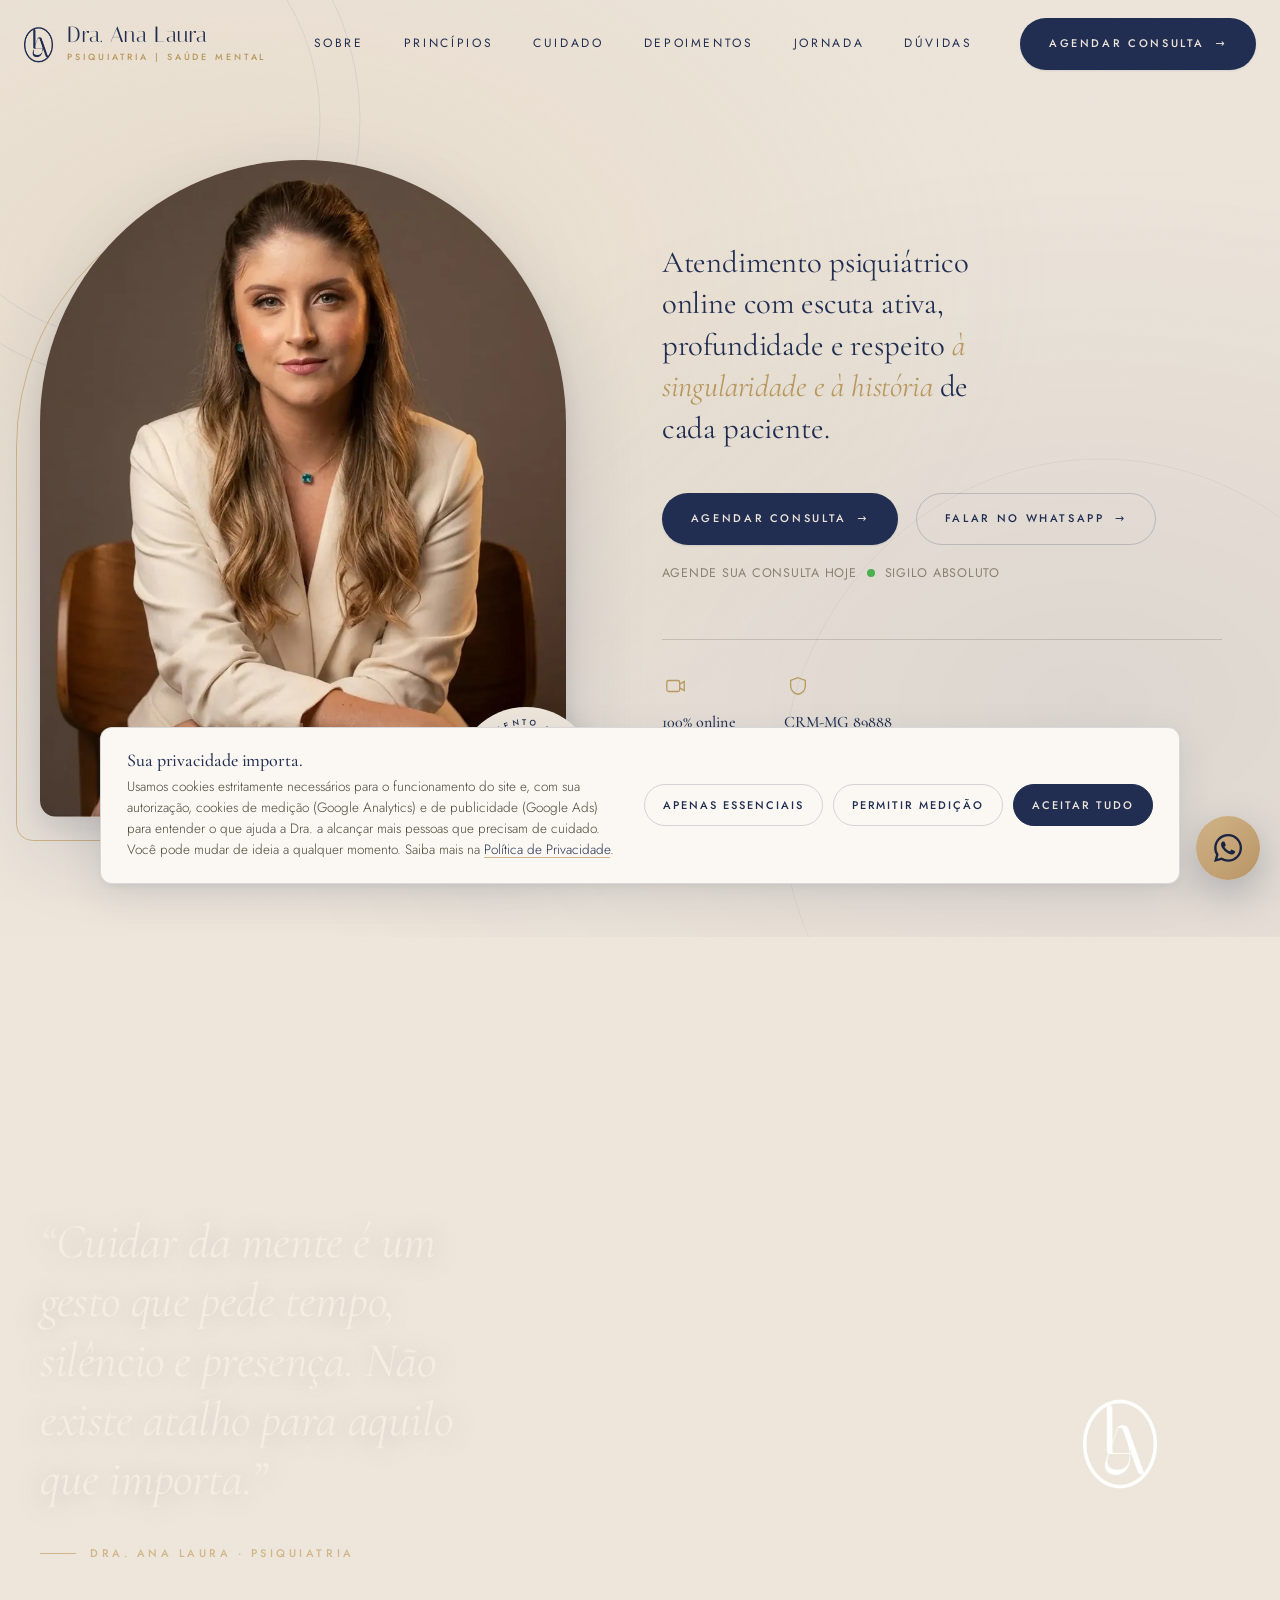
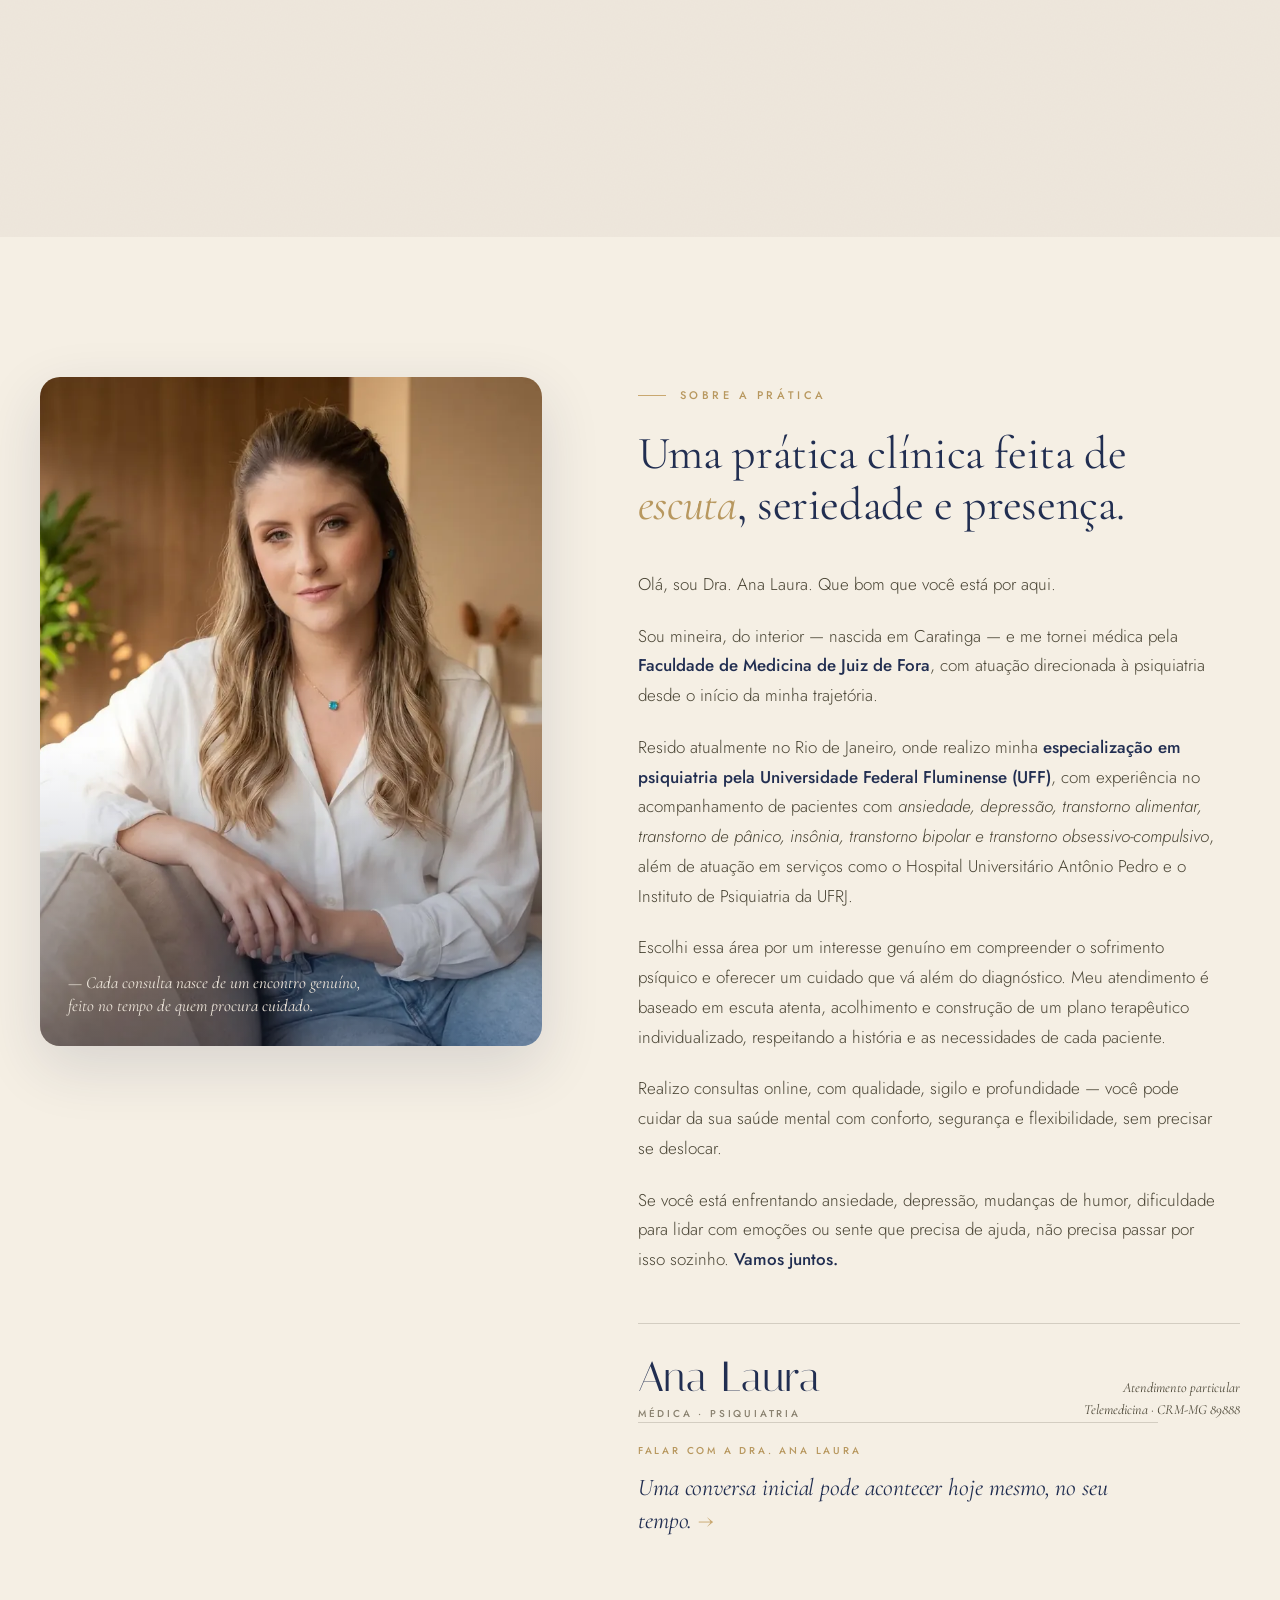
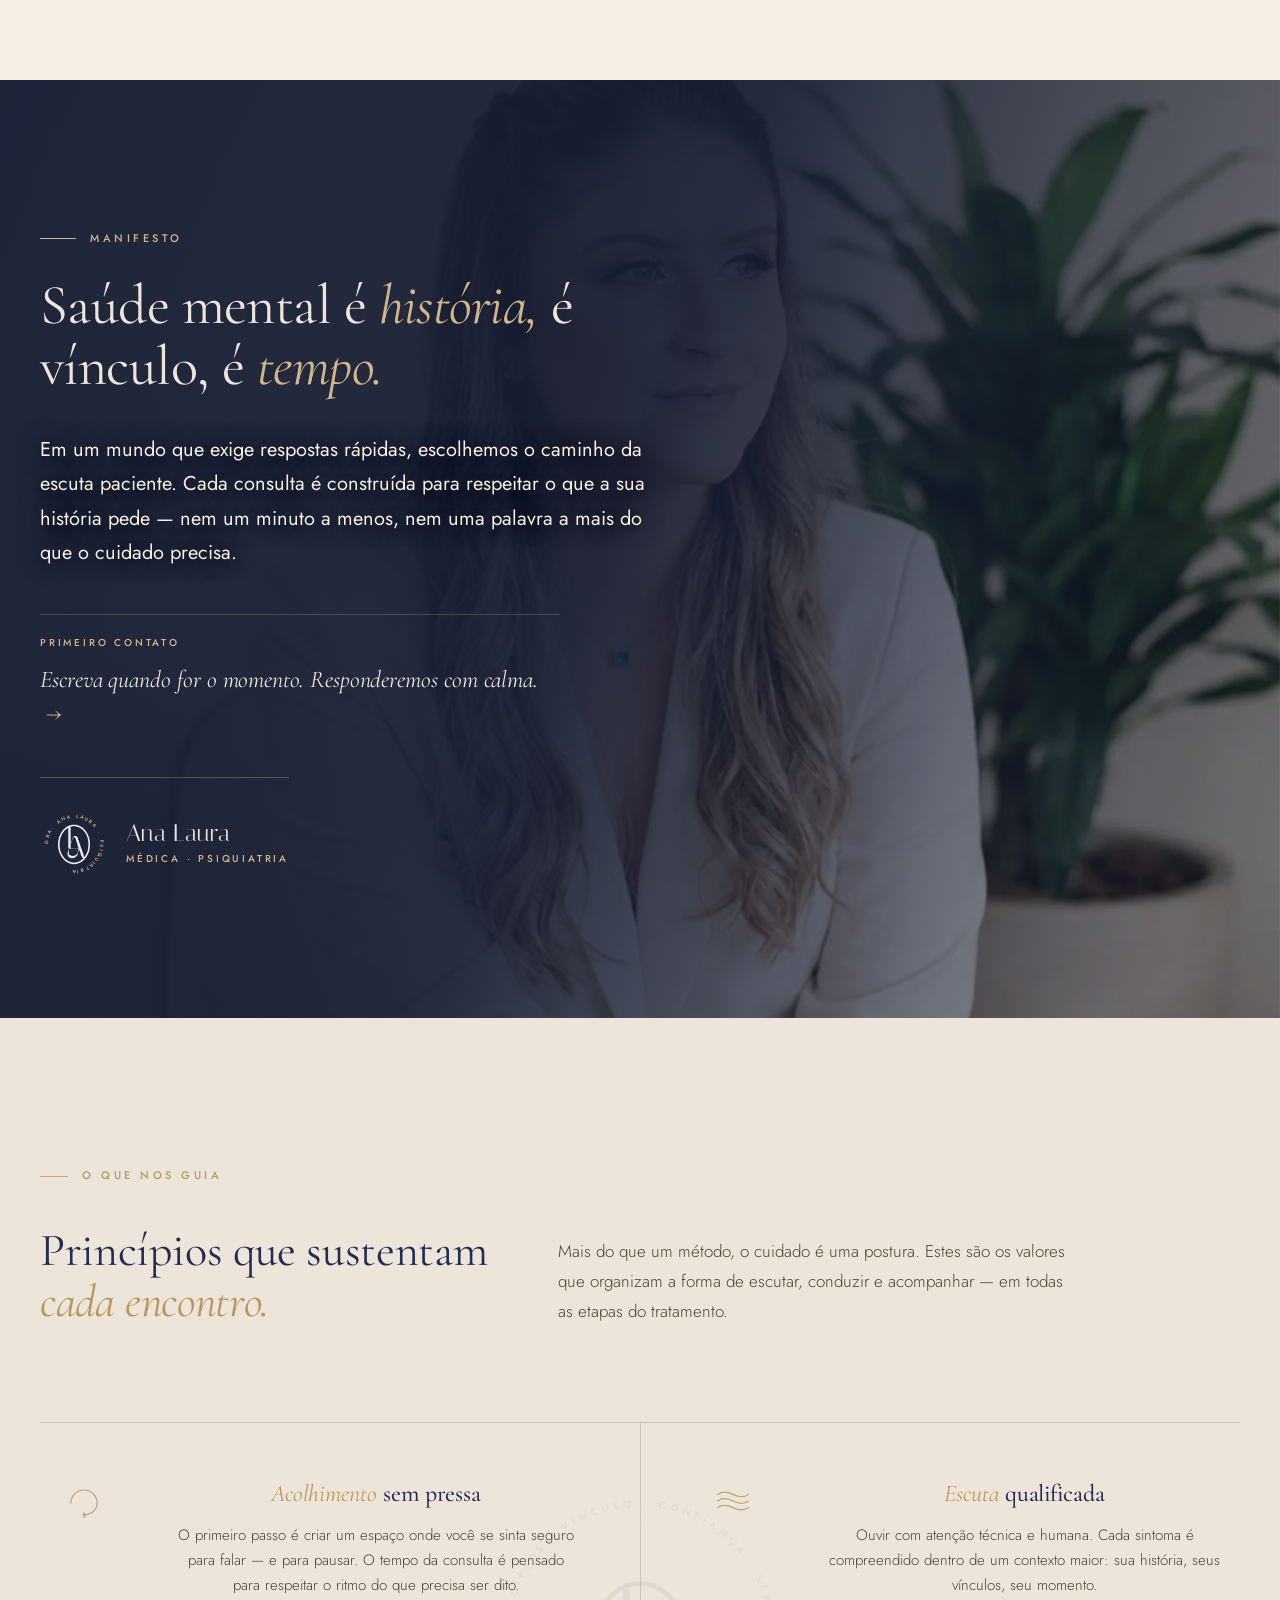
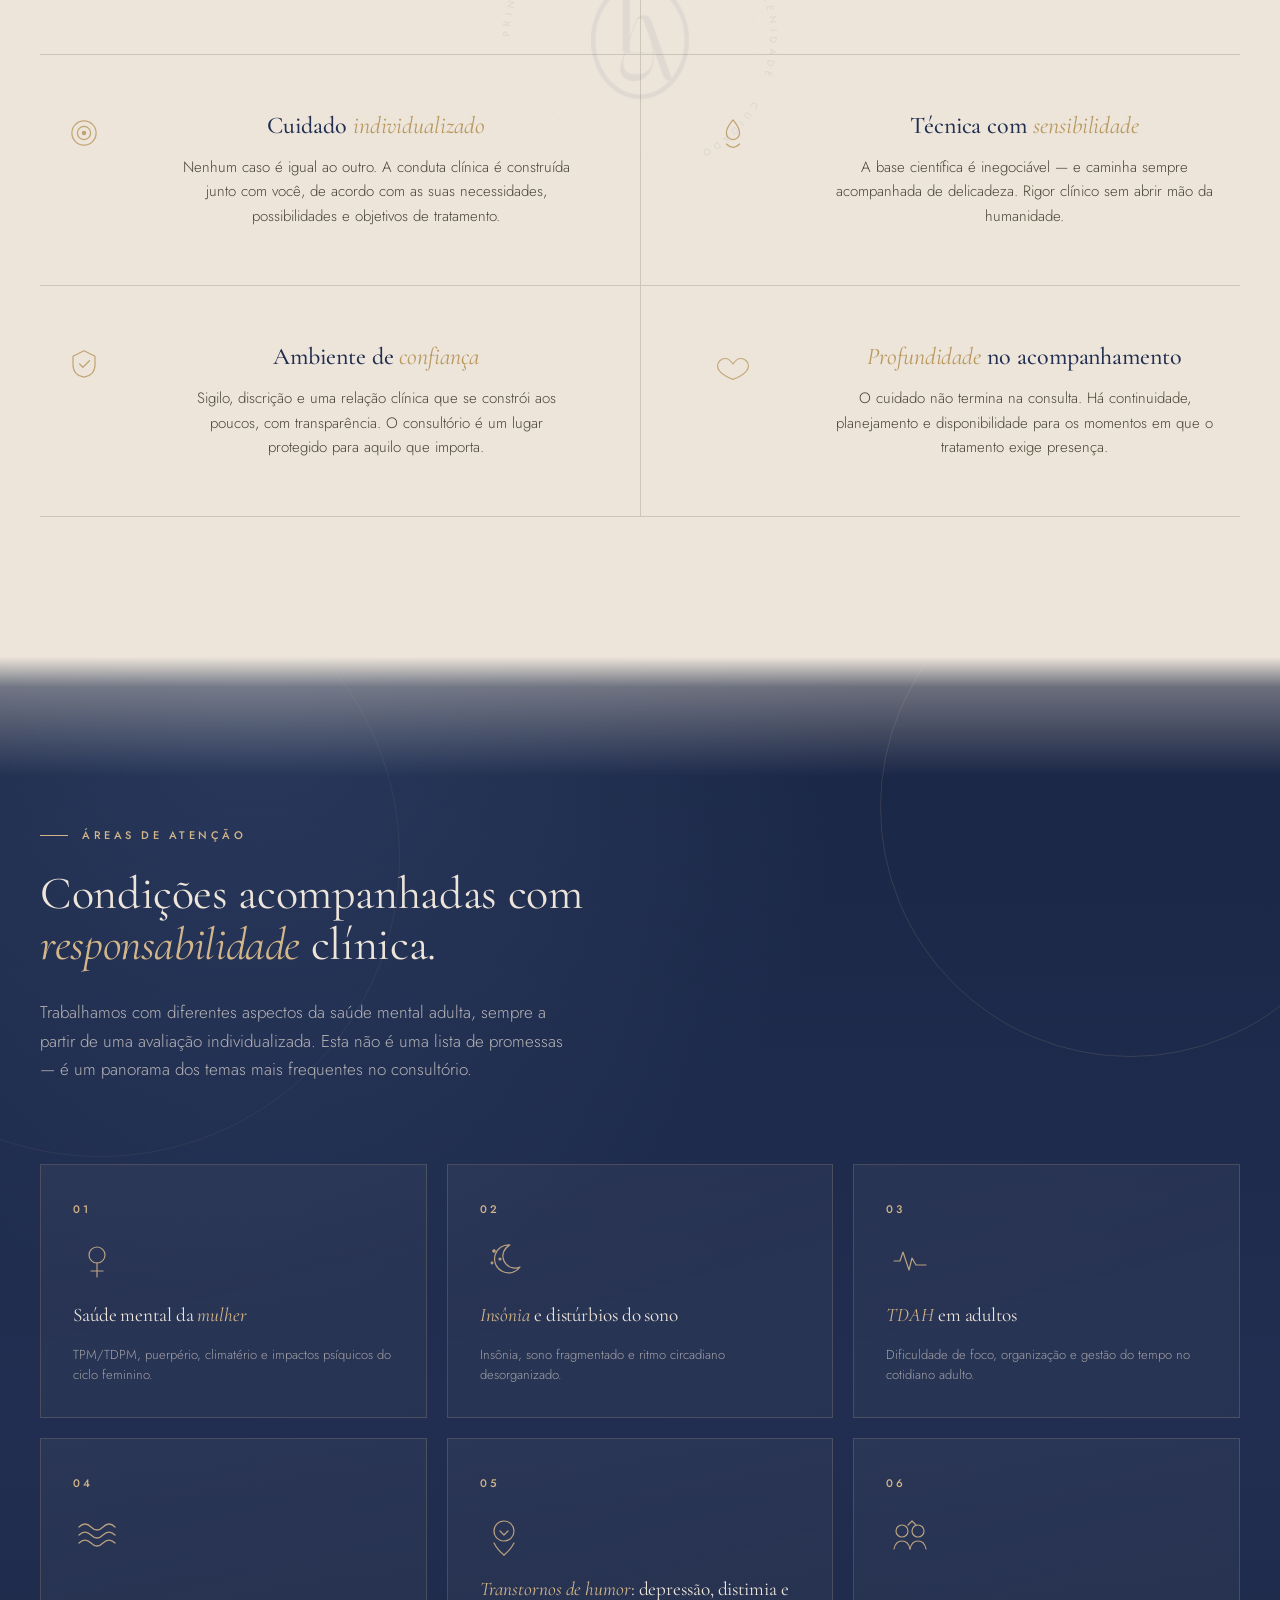
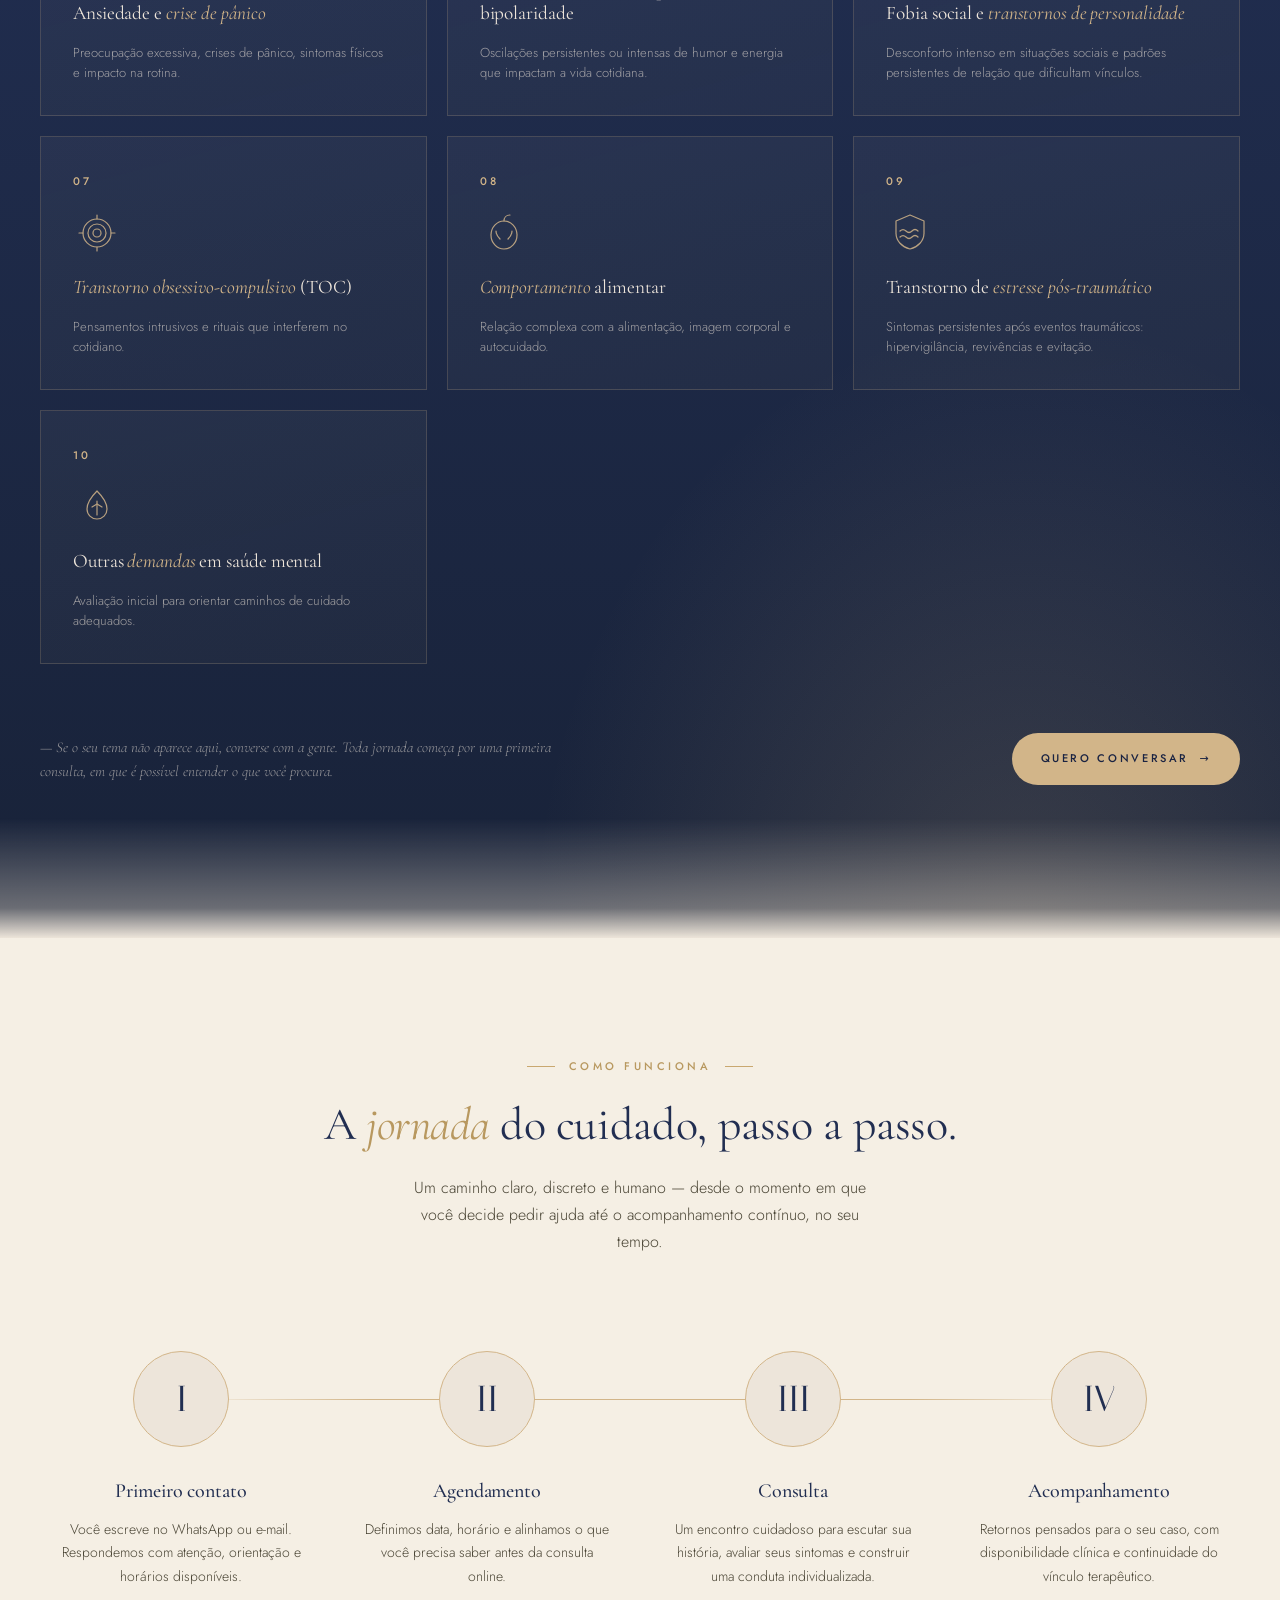
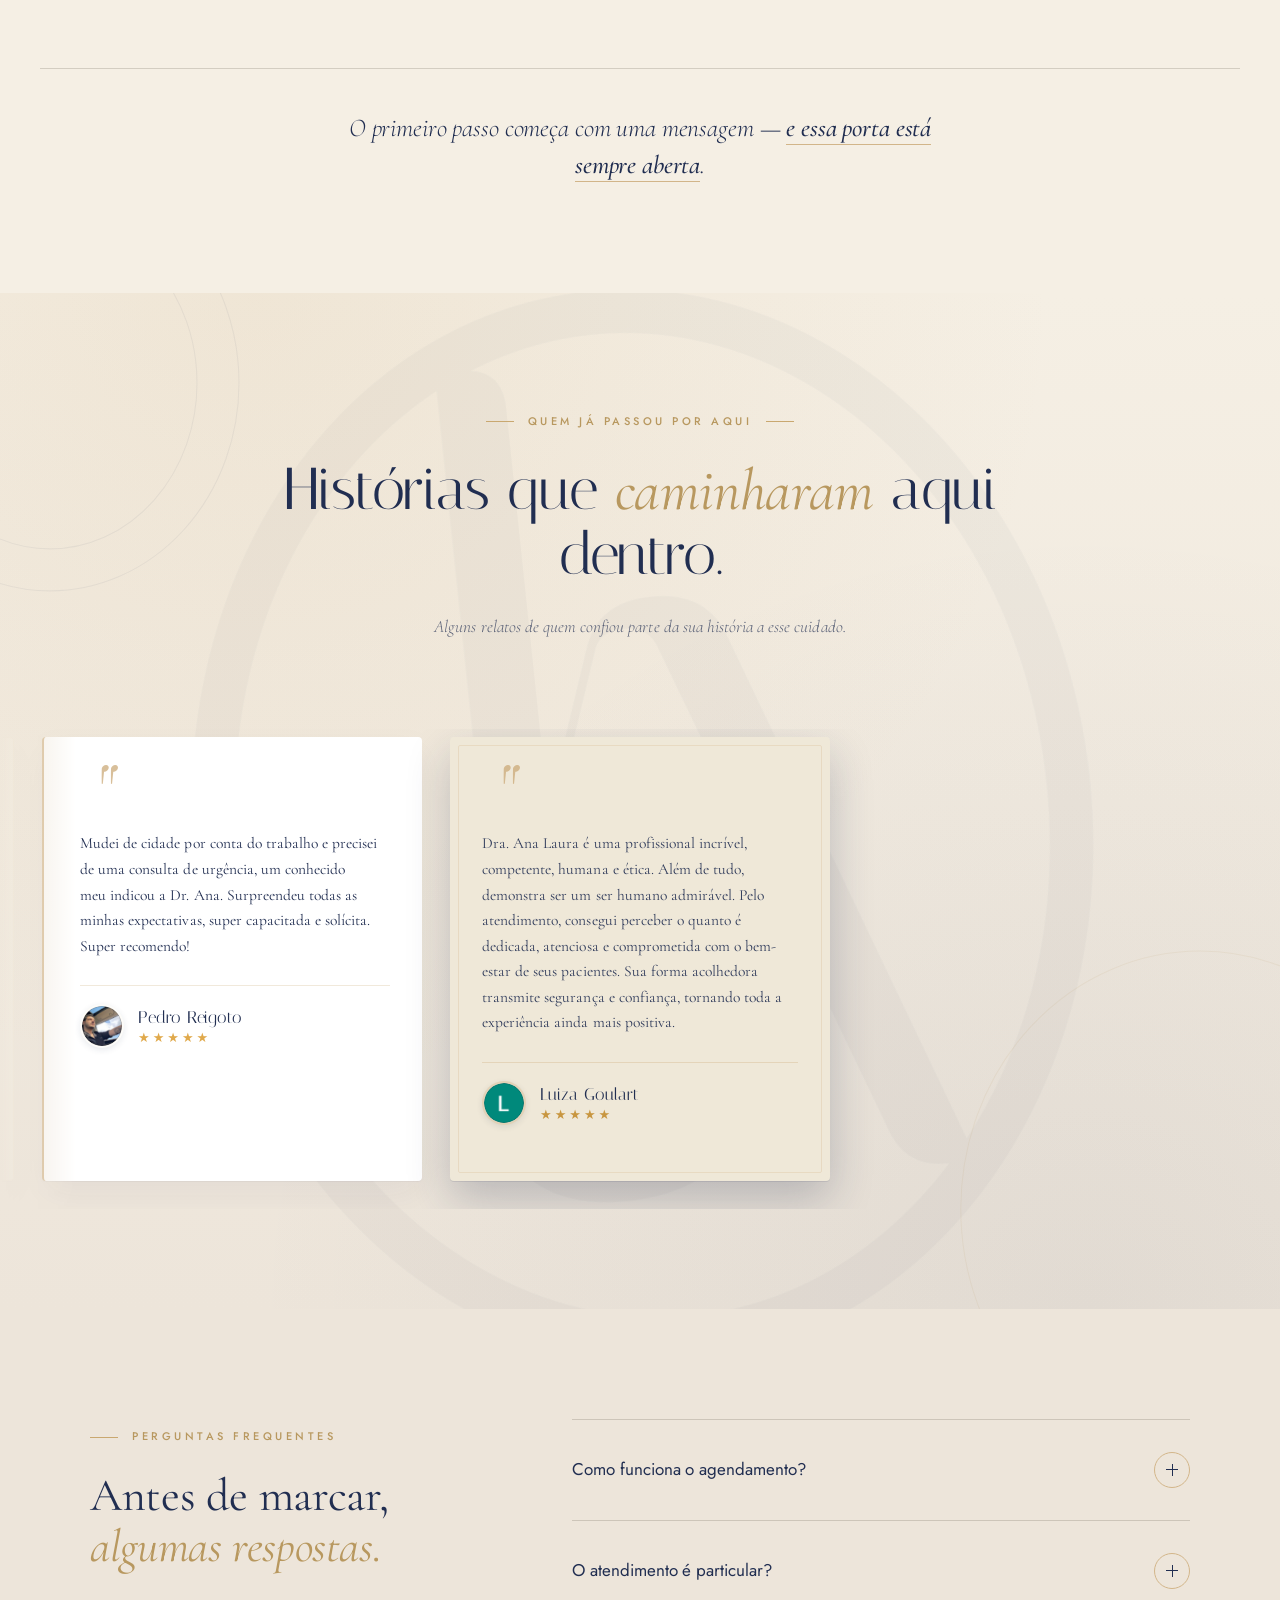
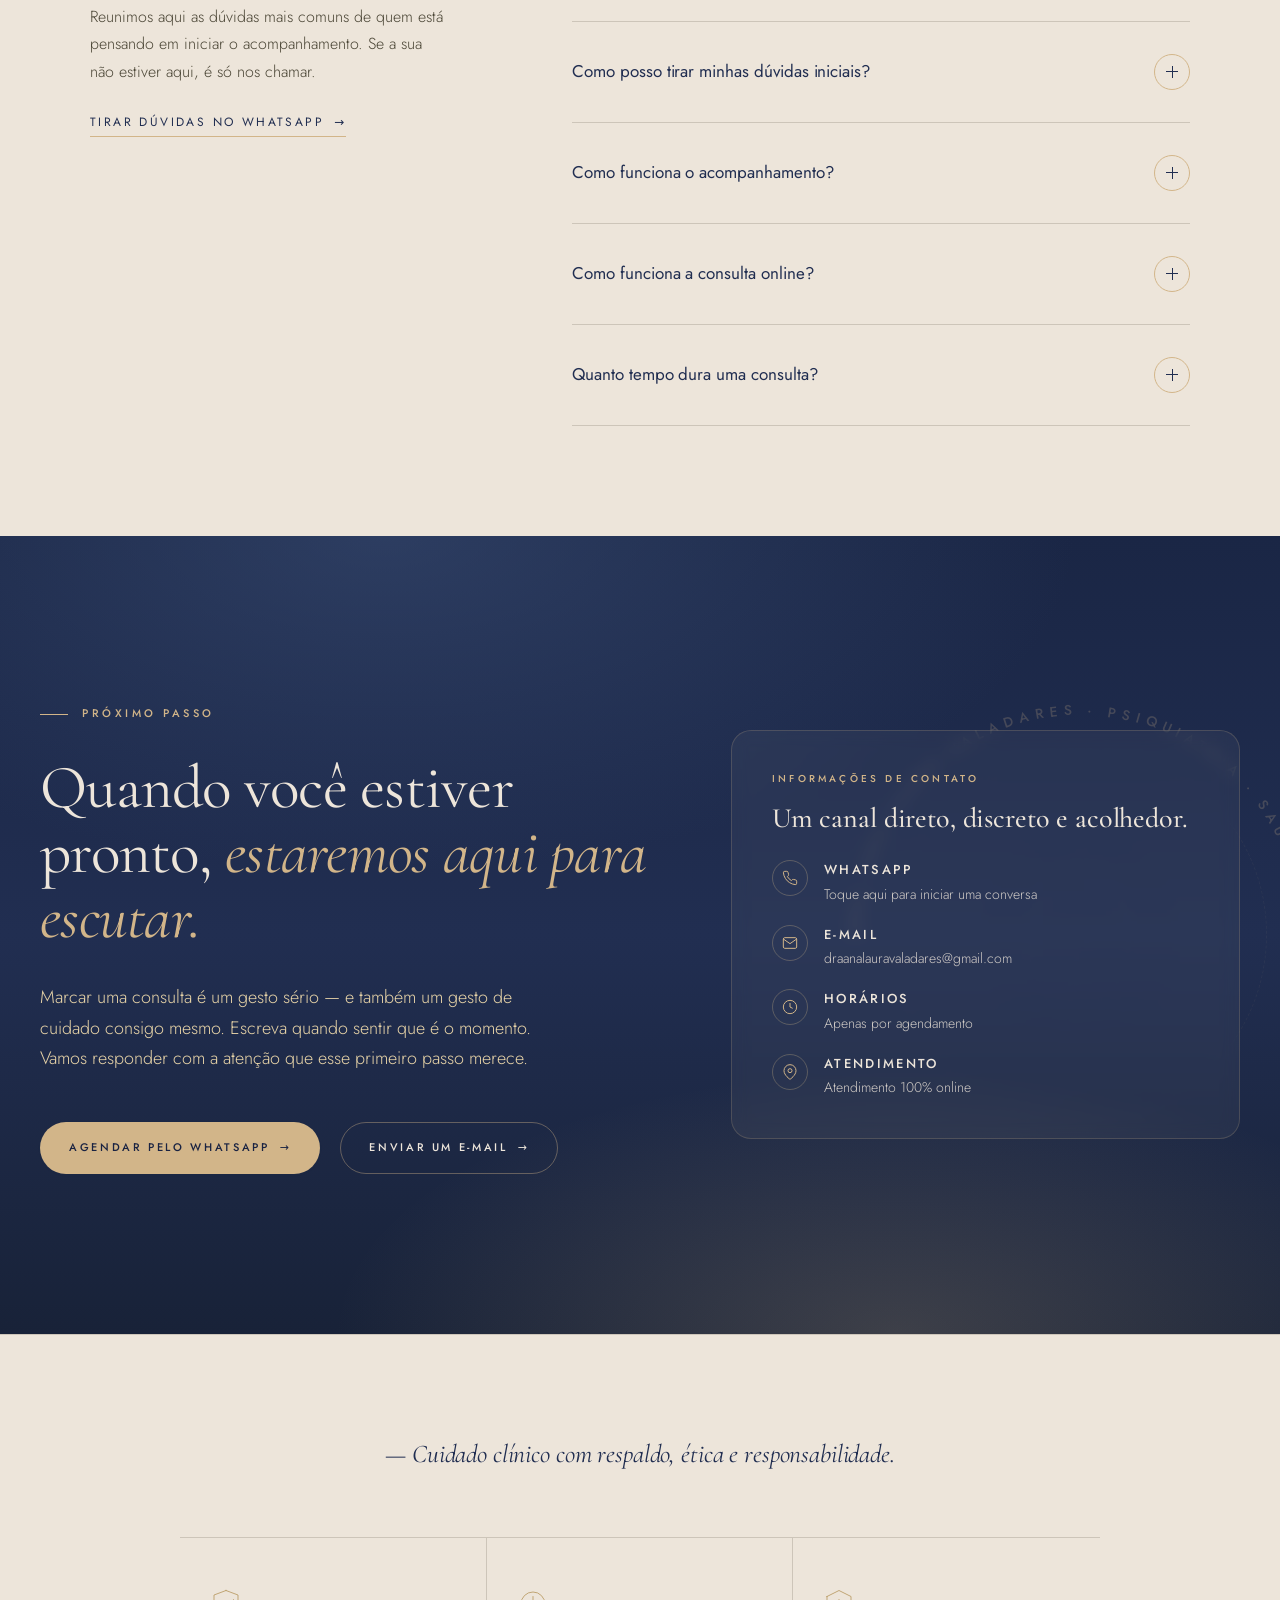
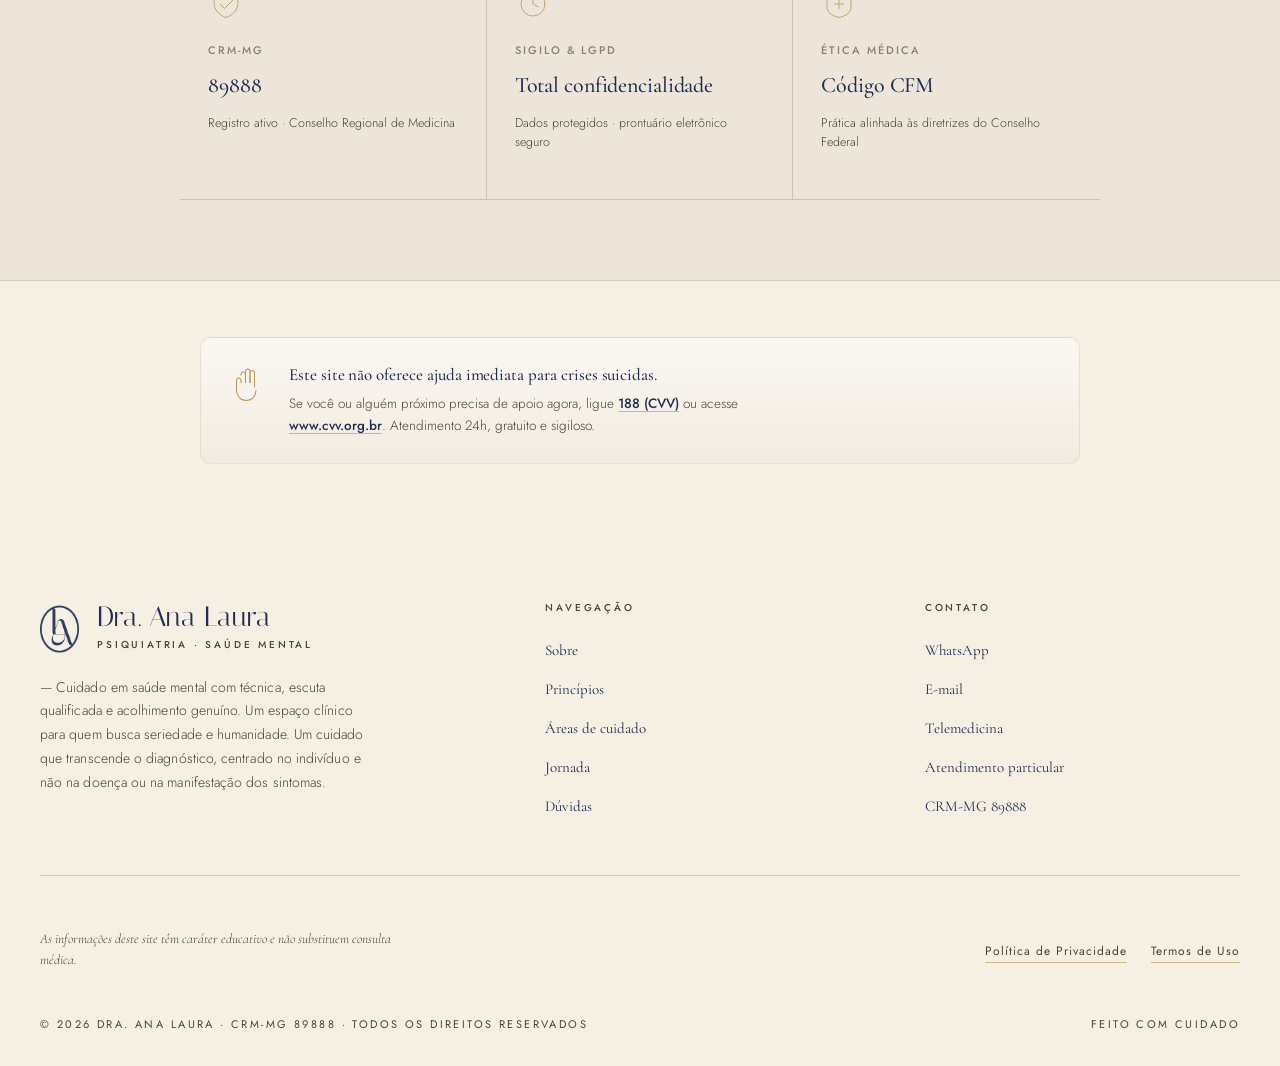
==== commit 7d2b57f5: "feat(cta): WhatsApp direto em CTAs secundários, mantém pre-form em "Agendar consulta" CTAs com inten" ====
--- a/index.html
+++ b/index.html
@@ -102,7 +102,7 @@
 .caption{font-family:var(--font-serif);font-size:var(--fs-caption);font-style:italic;color:var(--fg-3);font-weight:400}
 .quote{font-family:var(--font-serif);font-style:italic;font-size:26px;line-height:1.35;color:var(--navy-800);font-weight:400}
 </style>
-<link rel="stylesheet" href="styles.css?v=34">
+<link rel="stylesheet" href="styles.css?v=35">
 
 <!-- No-JS fallback: keep all .reveal content visible if JS is disabled -->
 <noscript><style>.reveal{opacity:1!important;transform:none!important}</style></noscript>
@@ -193,7 +193,7 @@
       </h1>
       <div class="hero__actions">
         <a href="https://wa.me/5531971546161" target="_blank" rel="noopener" class="btn btn--primary" data-button-location="hero_primary">Agendar consulta <span class="arrow">→</span></a>
-        <a href="https://wa.me/5531971546161" target="_blank" rel="noopener" class="btn btn--ghost" data-button-location="hero_secondary">
+        <a href="https://wa.me/5531971546161?text=Ol%C3%A1!%20Vim%20pelo%20site%20e%20tenho%20algumas%20d%C3%BAvidas%20sobre%20as%20consultas%20da%20Dra.%20Ana%20Laura." target="_blank" rel="noopener noreferrer" class="btn btn--ghost" data-button-location="hero_secondary" data-wa-direct>
           Falar no WhatsApp <span class="arrow">→</span>
         </a>
       </div>
@@ -319,7 +319,7 @@
         </div>
       </div>
 
-      <a href="https://wa.me/5531971546161" target="_blank" rel="noopener" class="wa-whisper" data-button-location="about_block">
+      <a href="https://wa.me/5531971546161?text=Ol%C3%A1!%20Vim%20pelo%20site%20e%20tenho%20algumas%20d%C3%BAvidas%20sobre%20as%20consultas%20da%20Dra.%20Ana%20Laura." target="_blank" rel="noopener noreferrer" class="wa-whisper" data-button-location="about_block" data-wa-direct>
         <span class="wa-whisper__label">Falar com a Dra. Ana Laura</span>
         <span class="wa-whisper__text">Uma conversa inicial pode acontecer hoje mesmo, <em>no seu tempo.</em></span>
       </a>
@@ -340,7 +340,7 @@
       <p class="manifesto__body">
         Em um mundo que exige respostas rápidas, escolhemos o caminho da escuta paciente. Cada consulta é construída para respeitar o que a sua história pede — nem um minuto a menos, nem uma palavra a mais do que o cuidado precisa.
       </p>
-      <a href="https://wa.me/5531971546161" target="_blank" rel="noopener" class="wa-whisper wa-whisper--light" style="margin-bottom:44px;" data-button-location="manifesto">
+      <a href="https://wa.me/5531971546161?text=Ol%C3%A1!%20Vim%20pelo%20site%20e%20tenho%20algumas%20d%C3%BAvidas%20sobre%20as%20consultas%20da%20Dra.%20Ana%20Laura." target="_blank" rel="noopener noreferrer" class="wa-whisper wa-whisper--light" style="margin-bottom:44px;" data-button-location="manifesto" data-wa-direct>
         <span class="wa-whisper__label">Primeiro contato</span>
         <span class="wa-whisper__text">Escreva <em>quando for o momento.</em> Responderemos com calma.</span>
       </a>
@@ -609,7 +609,7 @@
       <p class="areas__disclaimer">
         — Se o seu tema não aparece aqui, converse com a gente. Toda jornada começa por uma primeira consulta, em que é possível entender o que você procura.
       </p>
-      <a href="https://wa.me/5531971546161" target="_blank" rel="noopener" class="btn btn--whats" data-button-location="care_areas_end">Quero conversar <span class="arrow">→</span></a>
+      <a href="https://wa.me/5531971546161?text=Ol%C3%A1!%20Vim%20pelo%20site%20e%20tenho%20algumas%20d%C3%BAvidas%20sobre%20as%20consultas%20da%20Dra.%20Ana%20Laura." target="_blank" rel="noopener noreferrer" class="btn btn--whats" data-button-location="care_areas_end" data-wa-direct>Quero conversar <span class="arrow">→</span></a>
     </div>
   </div>
 </section>
@@ -656,7 +656,7 @@
     </div>
 
     <div class="journey__coda reveal">
-      <p>O primeiro passo começa com uma mensagem — <a href="https://wa.me/5531971546161" target="_blank" rel="noopener" class="wa-inline" data-button-location="journey_coda">e essa porta está sempre aberta</a>.</p>
+      <p>O primeiro passo começa com uma mensagem — <a href="https://wa.me/5531971546161?text=Ol%C3%A1!%20Vim%20pelo%20site%20e%20tenho%20algumas%20d%C3%BAvidas%20sobre%20as%20consultas%20da%20Dra.%20Ana%20Laura." target="_blank" rel="noopener noreferrer" class="wa-inline" data-button-location="journey_coda" data-wa-direct>e essa porta está sempre aberta</a>.</p>
     </div>
   </div>
 </section>
@@ -839,7 +839,7 @@
       <div class="faq__eyebrow">Perguntas frequentes</div>
       <h2 class="faq__title">Antes de marcar, <span class="italic">algumas respostas.</span></h2>
       <p>Reunimos aqui as dúvidas mais comuns de quem está pensando em iniciar o acompanhamento. Se a sua não estiver aqui, é só nos chamar.</p>
-      <a href="https://wa.me/5531971546161" target="_blank" rel="noopener" class="link-arrow" data-button-location="faq">Tirar dúvidas no WhatsApp <span class="arrow">→</span></a>
+      <a href="https://wa.me/5531971546161?text=Ol%C3%A1!%20Vim%20pelo%20site%20e%20tenho%20algumas%20d%C3%BAvidas%20sobre%20as%20consultas%20da%20Dra.%20Ana%20Laura." target="_blank" rel="noopener noreferrer" class="link-arrow" data-button-location="faq" data-wa-direct>Tirar dúvidas no WhatsApp <span class="arrow">→</span></a>
     </div>
 
     <div class="faq__list reveal delay-1">
@@ -942,7 +942,7 @@
       <h3>Um canal direto, discreto e acolhedor.</h3>
       <ul class="cta__info">
         <li>
-          <a href="https://wa.me/5531971546161?text=Ol%C3%A1%2C%20Dra.%20Ana%20Laura.%20Gostaria%20de%20agendar%20uma%20primeira%20conversa." target="_blank" rel="noopener" class="cta__info-link" data-button-location="contact_section">
+          <a href="https://wa.me/5531971546161?text=Ol%C3%A1!%20Vim%20pelo%20site%20e%20tenho%20algumas%20d%C3%BAvidas%20sobre%20as%20consultas%20da%20Dra.%20Ana%20Laura." target="_blank" rel="noopener noreferrer" class="cta__info-link" data-button-location="contact_section" data-wa-direct>
             <div class="icon">
               <svg viewBox="0 0 24 24" fill="none" stroke="currentColor" stroke-width="1.5"><path d="M22 16.92v3a2 2 0 0 1-2.18 2 19.86 19.86 0 0 1-8.63-3.07 19.5 19.5 0 0 1-6-6 19.86 19.86 0 0 1-3.07-8.67A2 2 0 0 1 4.1 2h3a2 2 0 0 1 2 1.72c.13.96.36 1.9.7 2.81a2 2 0 0 1-.45 2.11L8.1 9.9a16 16 0 0 0 6 6l1.27-1.27a2 2 0 0 1 2.11-.45c.9.33 1.85.57 2.81.7A2 2 0 0 1 22 16.92z"/></svg>
             </div>
@@ -1080,7 +1080,7 @@
       <div class="footer__col">
         <h4>Contato</h4>
         <ul>
-          <li><a href="https://wa.me/5531971546161" target="_blank" rel="noopener" data-button-location="footer">WhatsApp</a></li>
+          <li><a href="https://wa.me/5531971546161?text=Ol%C3%A1!%20Vim%20pelo%20site%20e%20tenho%20algumas%20d%C3%BAvidas%20sobre%20as%20consultas%20da%20Dra.%20Ana%20Laura." target="_blank" rel="noopener noreferrer" data-button-location="footer" data-wa-direct>WhatsApp</a></li>
           <li><a href="mailto:draanalauravaladares@gmail.com">E-mail</a></li>
           <li><span>Telemedicina</span></li>
           <li><span>Atendimento particular</span></li>
@@ -1121,7 +1121,7 @@
 </div>
 
 <!-- Sticky WhatsApp -->
-<a href="https://wa.me/5531971546161" target="_blank" rel="noopener" class="whats-sticky" aria-label="Conversar no WhatsApp" data-button-location="floating">
+<a href="https://wa.me/5531971546161?text=Ol%C3%A1!%20Vim%20pelo%20site%20e%20tenho%20algumas%20d%C3%BAvidas%20sobre%20as%20consultas%20da%20Dra.%20Ana%20Laura." target="_blank" rel="noopener noreferrer" class="whats-sticky" aria-label="Conversar no WhatsApp" data-button-location="floating" data-wa-direct>
   <svg viewBox="0 0 24 24" fill="currentColor"><path d="M20.52 3.48A11.87 11.87 0 0 0 12.07 0C5.5 0 .15 5.34.15 11.91c0 2.1.55 4.15 1.6 5.96L0 24l6.3-1.65a11.9 11.9 0 0 0 5.77 1.47h.01c6.56 0 11.91-5.34 11.91-11.91 0-3.18-1.24-6.17-3.47-8.43zM12.08 21.8h-.01a9.9 9.9 0 0 1-5.04-1.38l-.36-.21-3.74.98 1-3.65-.23-.37a9.86 9.86 0 0 1-1.52-5.27c0-5.46 4.44-9.9 9.91-9.9 2.65 0 5.13 1.03 7 2.9a9.83 9.83 0 0 1 2.9 7c0 5.46-4.44 9.9-9.91 9.9zm5.44-7.42c-.3-.15-1.76-.87-2.03-.97-.27-.1-.47-.15-.67.15s-.77.97-.94 1.17c-.17.2-.35.22-.65.07-.3-.15-1.26-.46-2.4-1.48a9.05 9.05 0 0 1-1.67-2.07c-.17-.3-.02-.46.13-.61.13-.13.3-.35.45-.52.15-.17.2-.3.3-.5.1-.2.05-.37-.02-.52-.08-.15-.67-1.62-.92-2.22-.24-.58-.49-.5-.67-.51l-.57-.01c-.2 0-.52.07-.79.37-.27.3-1.04 1.01-1.04 2.48s1.06 2.87 1.21 3.07c.15.2 2.1 3.2 5.07 4.49.71.3 1.26.49 1.69.62.71.22 1.36.19 1.87.12.57-.09 1.76-.72 2-1.42.25-.7.25-1.29.17-1.41-.07-.13-.27-.2-.57-.35z"/></svg>
 </a>
 
@@ -1218,7 +1218,7 @@
   </div>
 </div>
 
-<script src="assets/js/lead-capture.js?v=2" defer></script>
+<script src="assets/js/lead-capture.js?v=3" defer></script>
 
 <script>
 (function () {
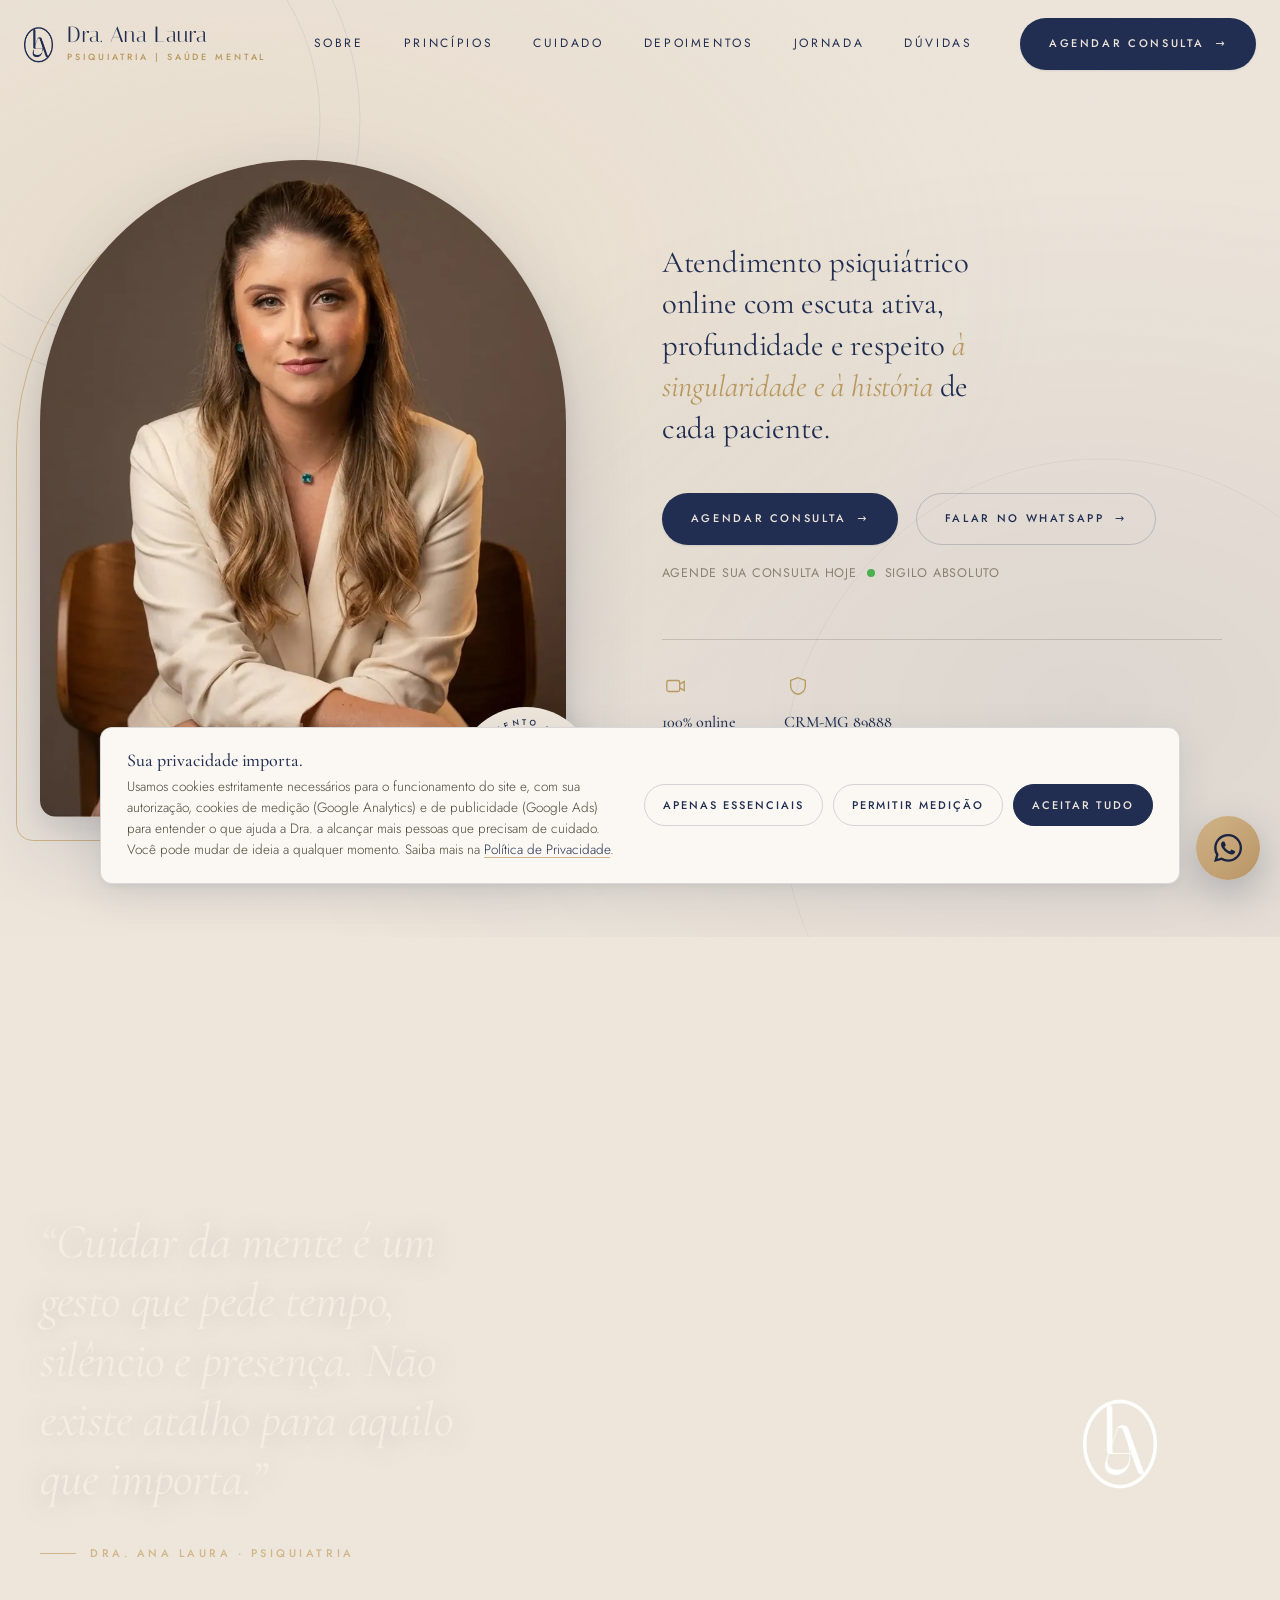
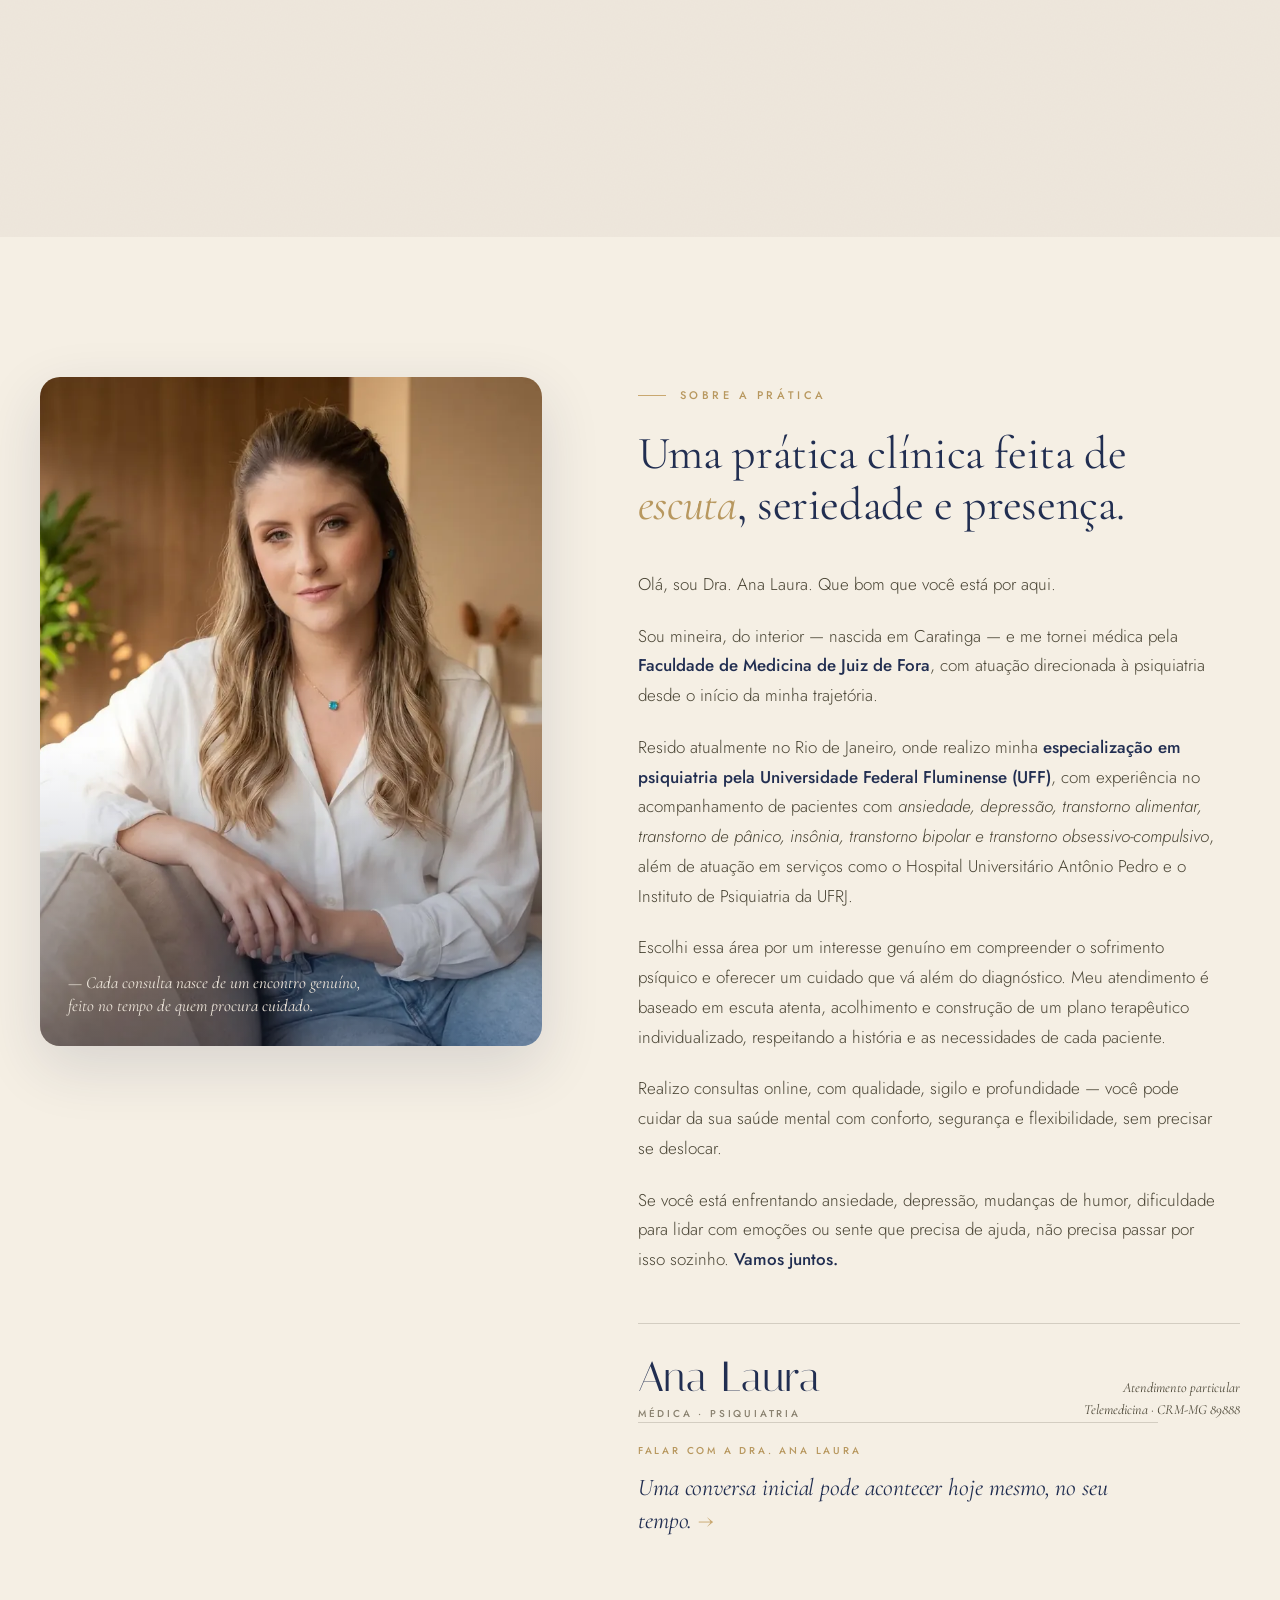
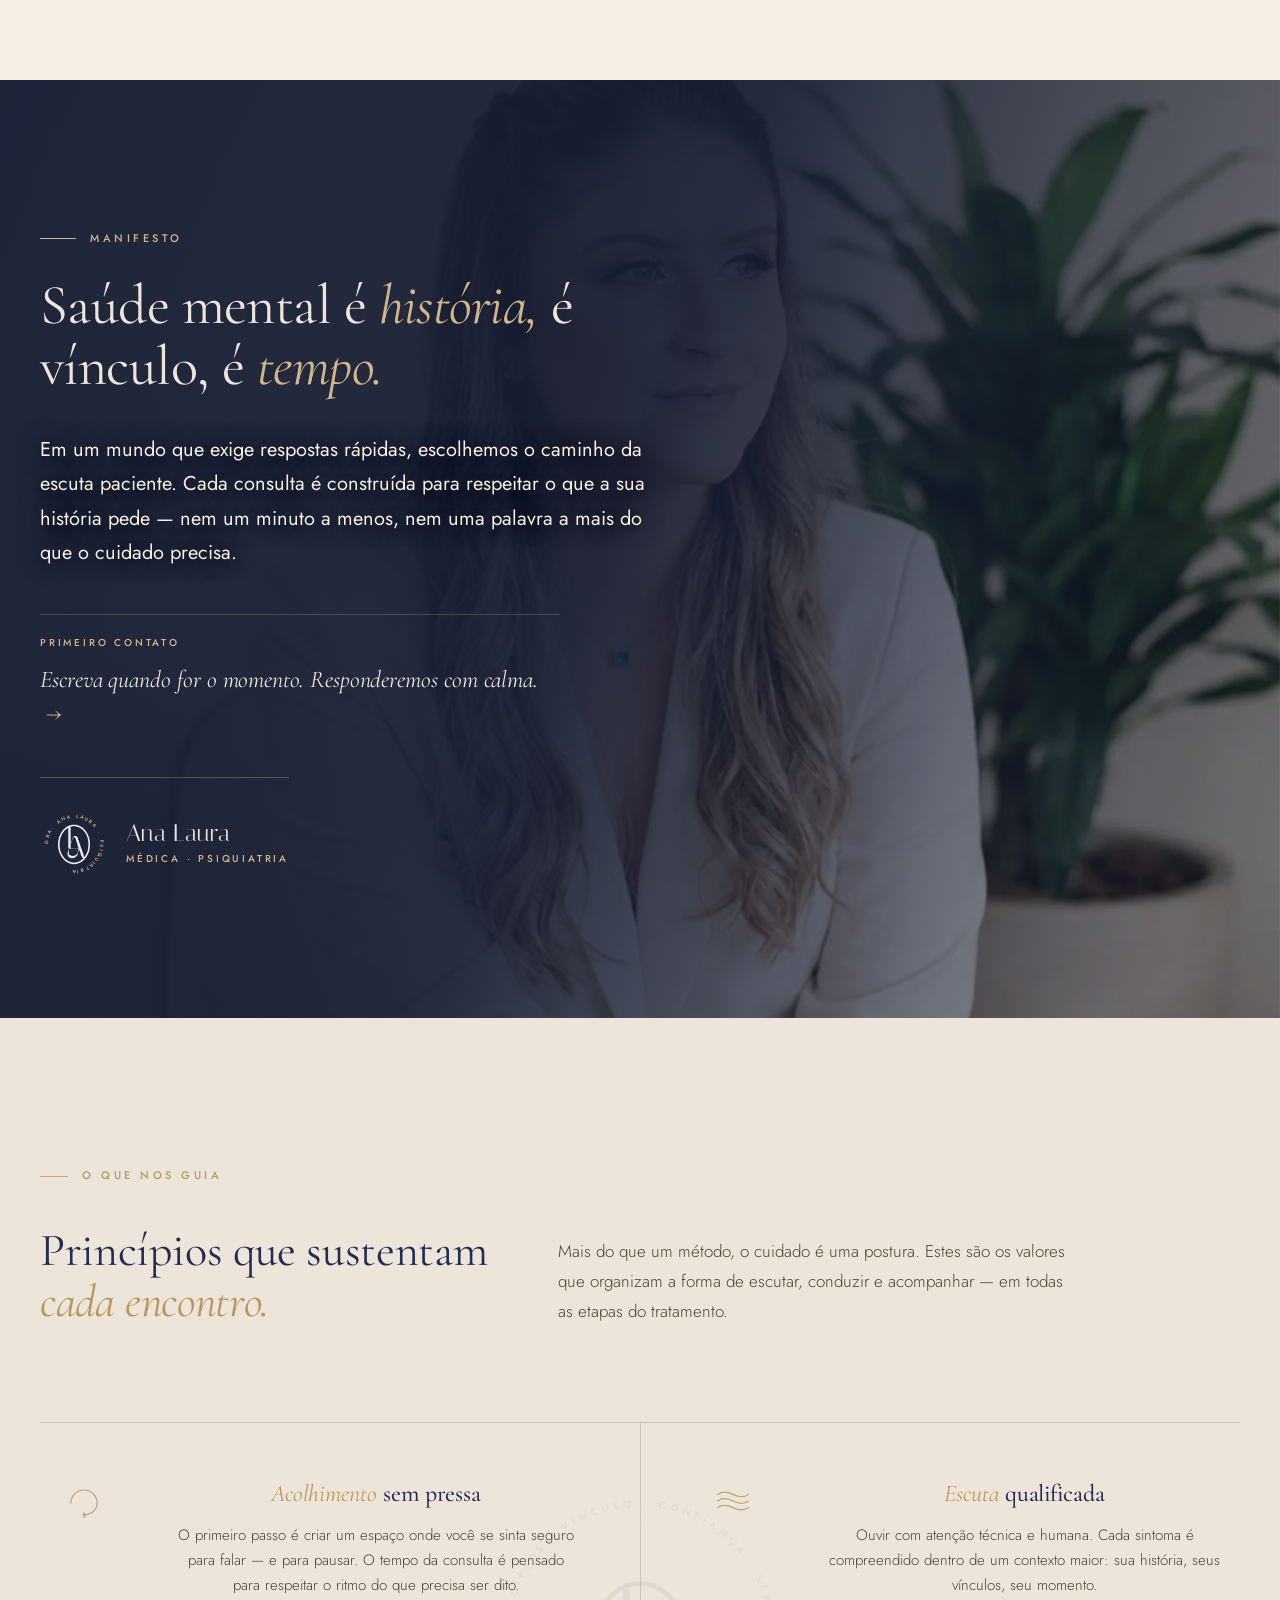
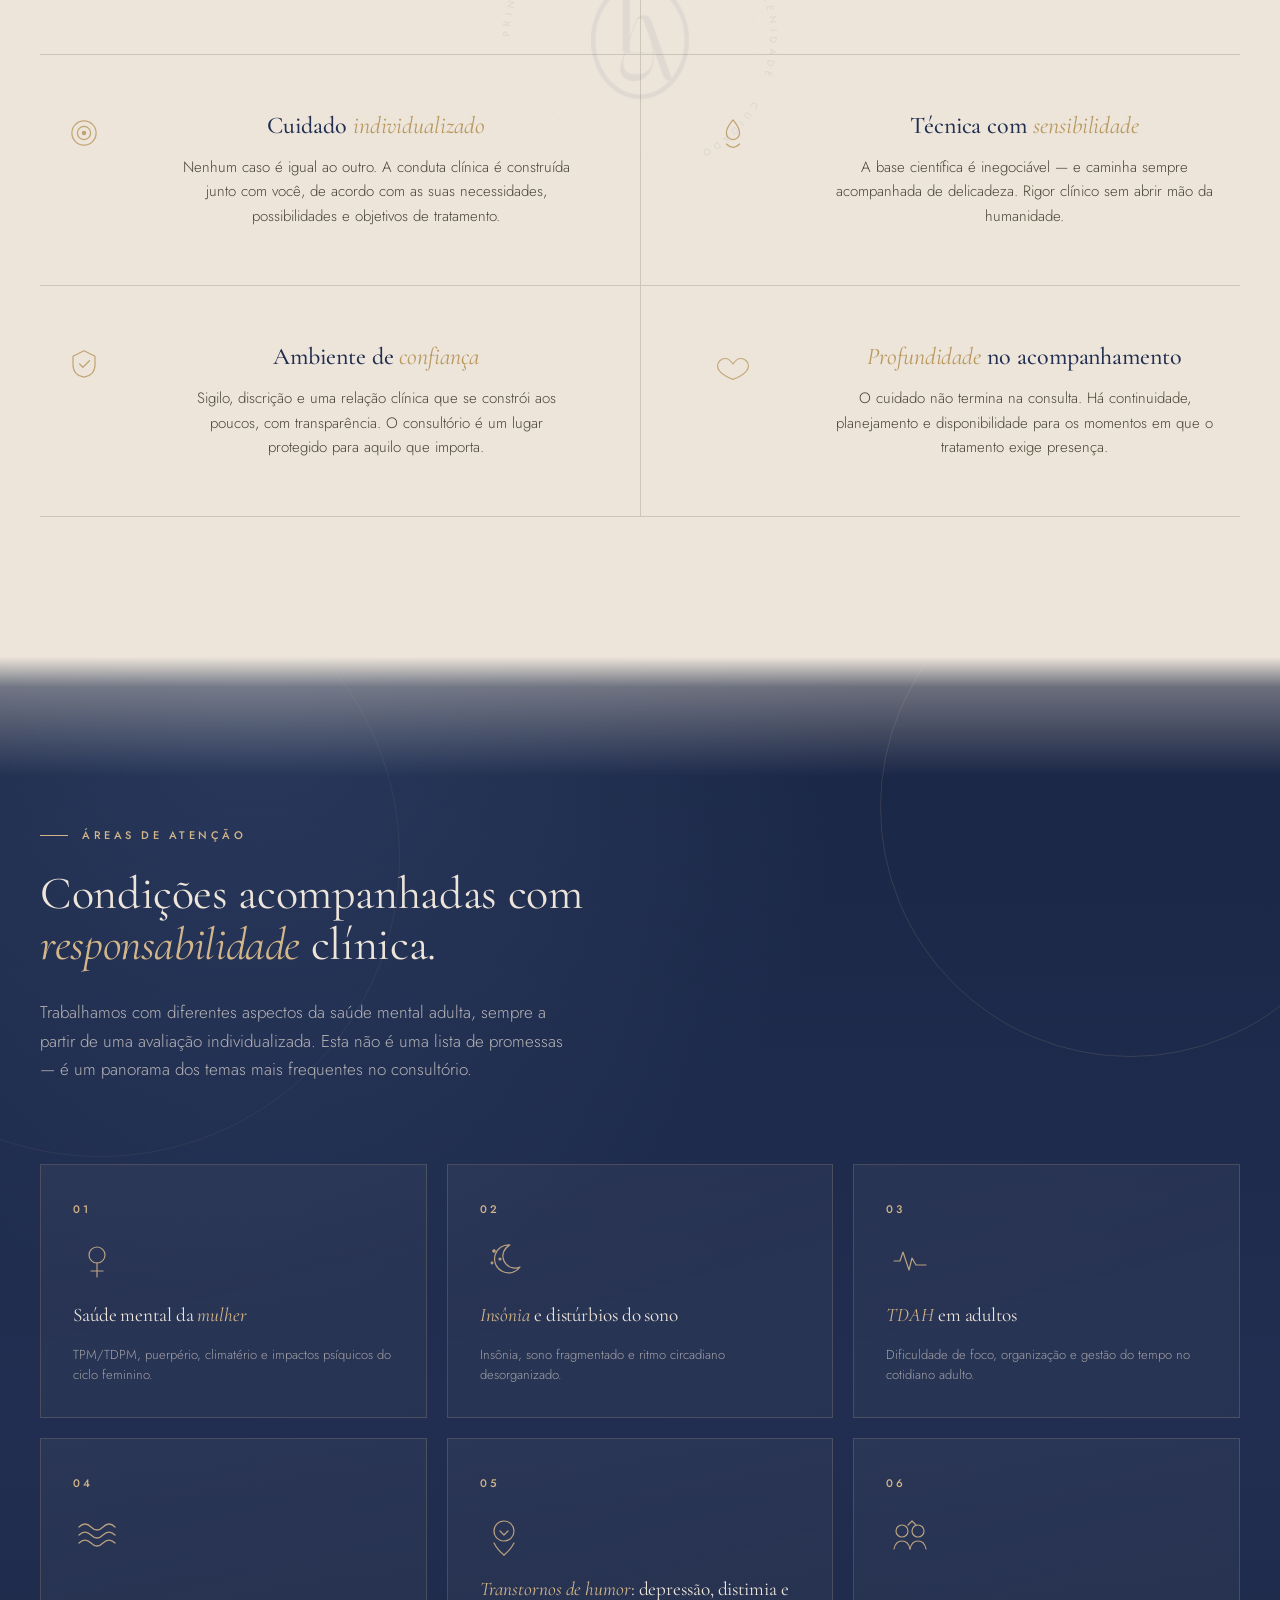
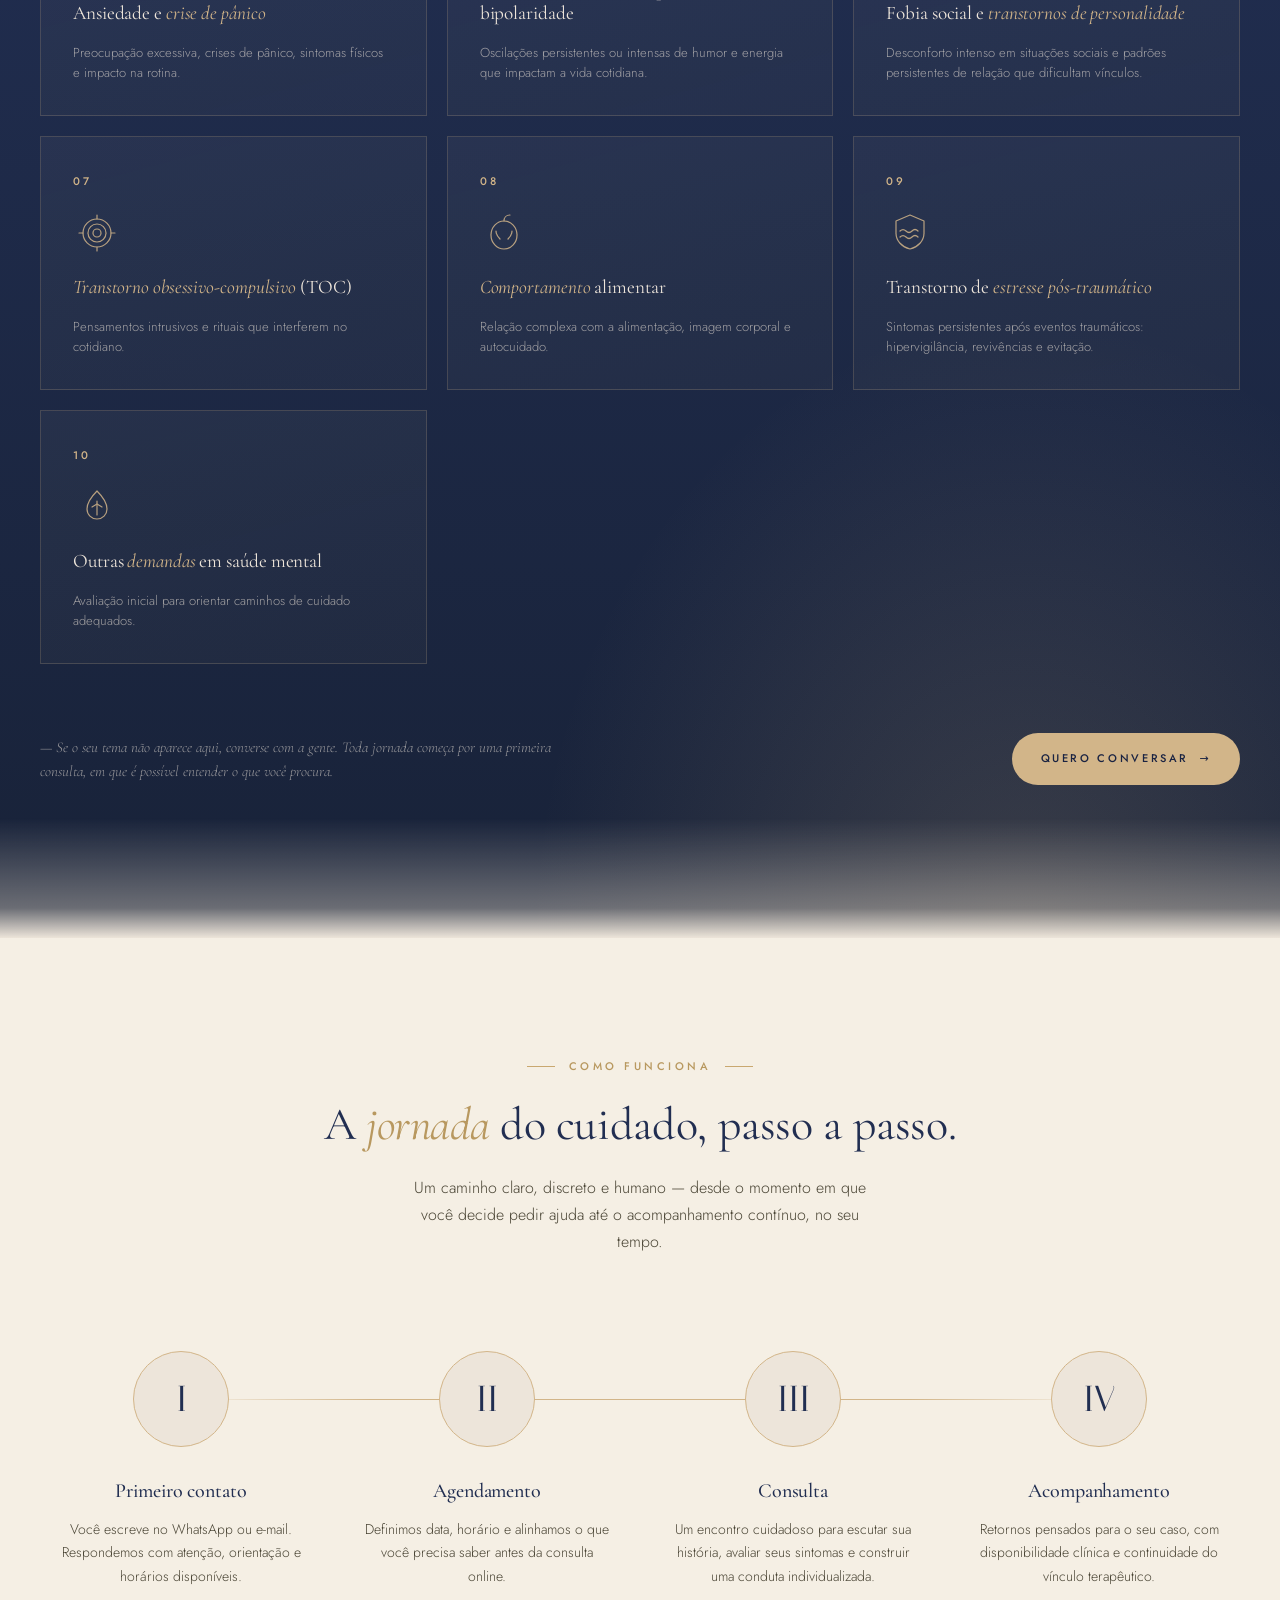
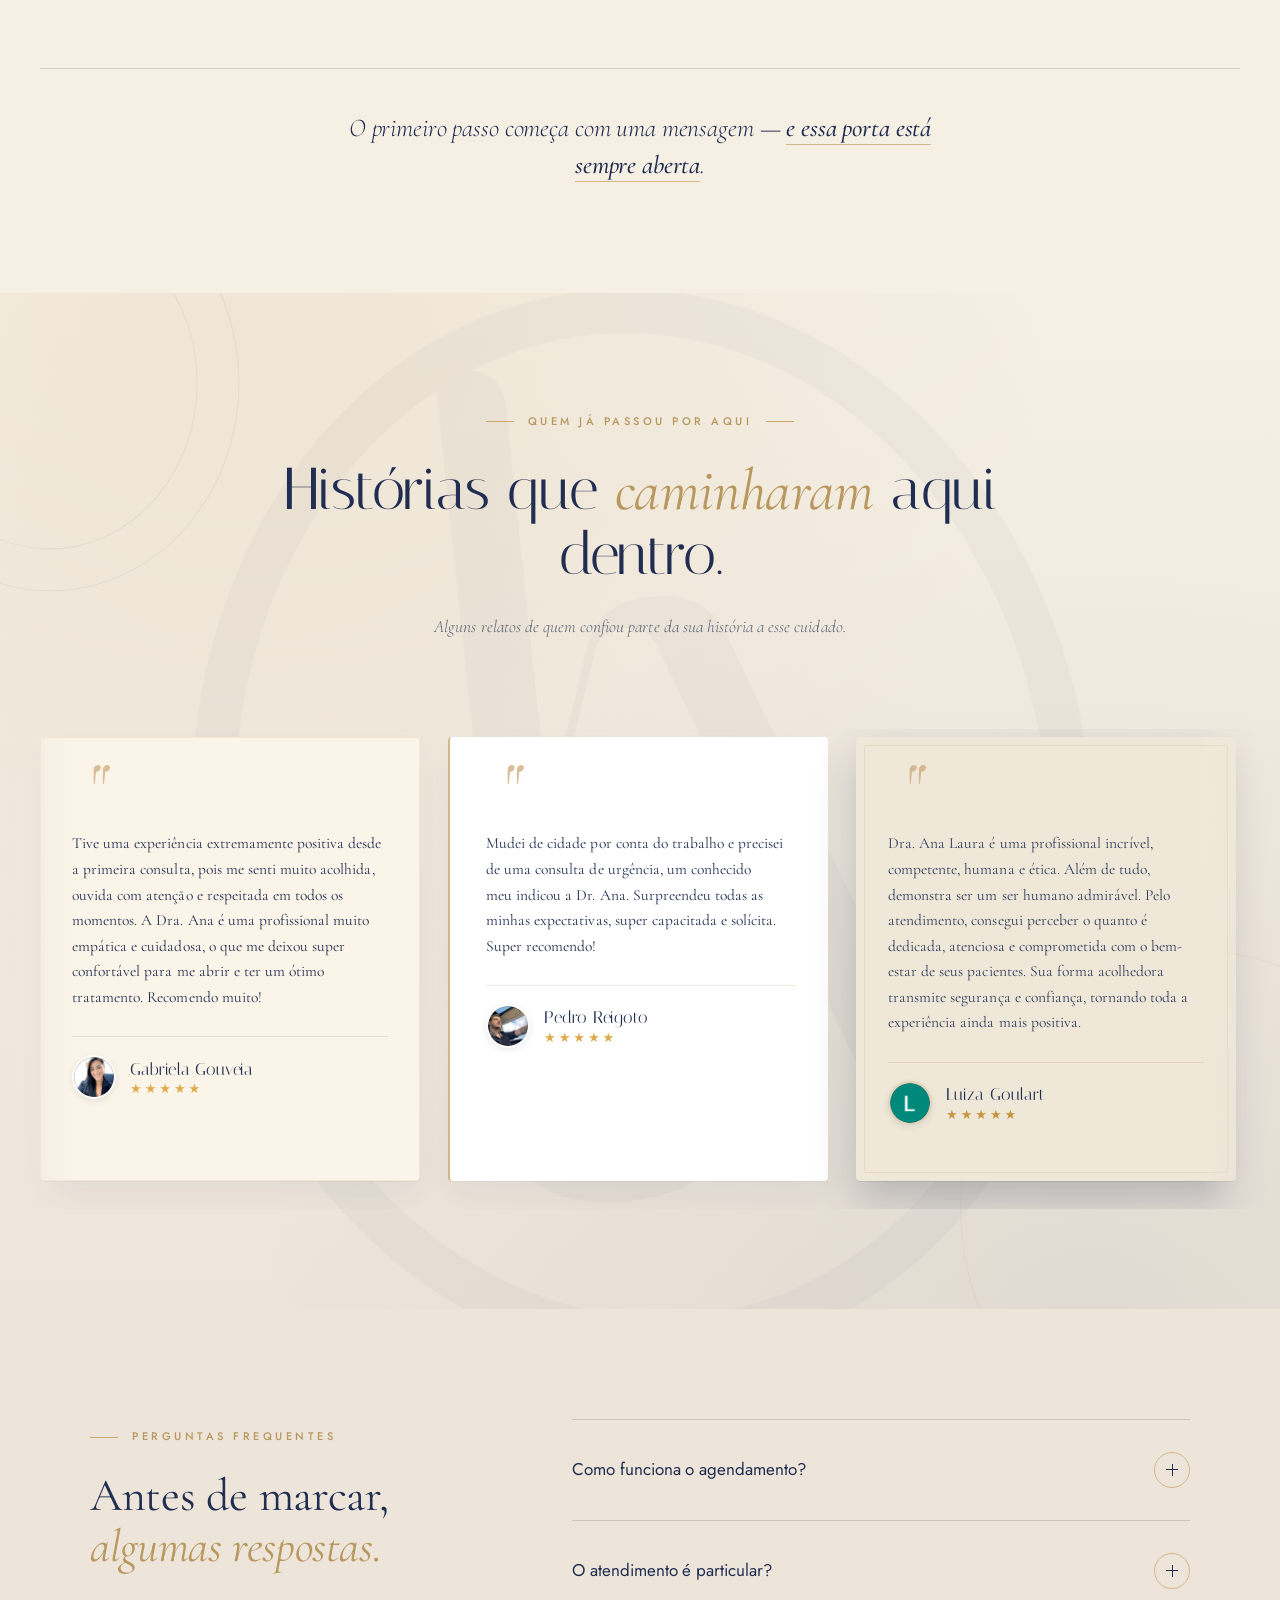
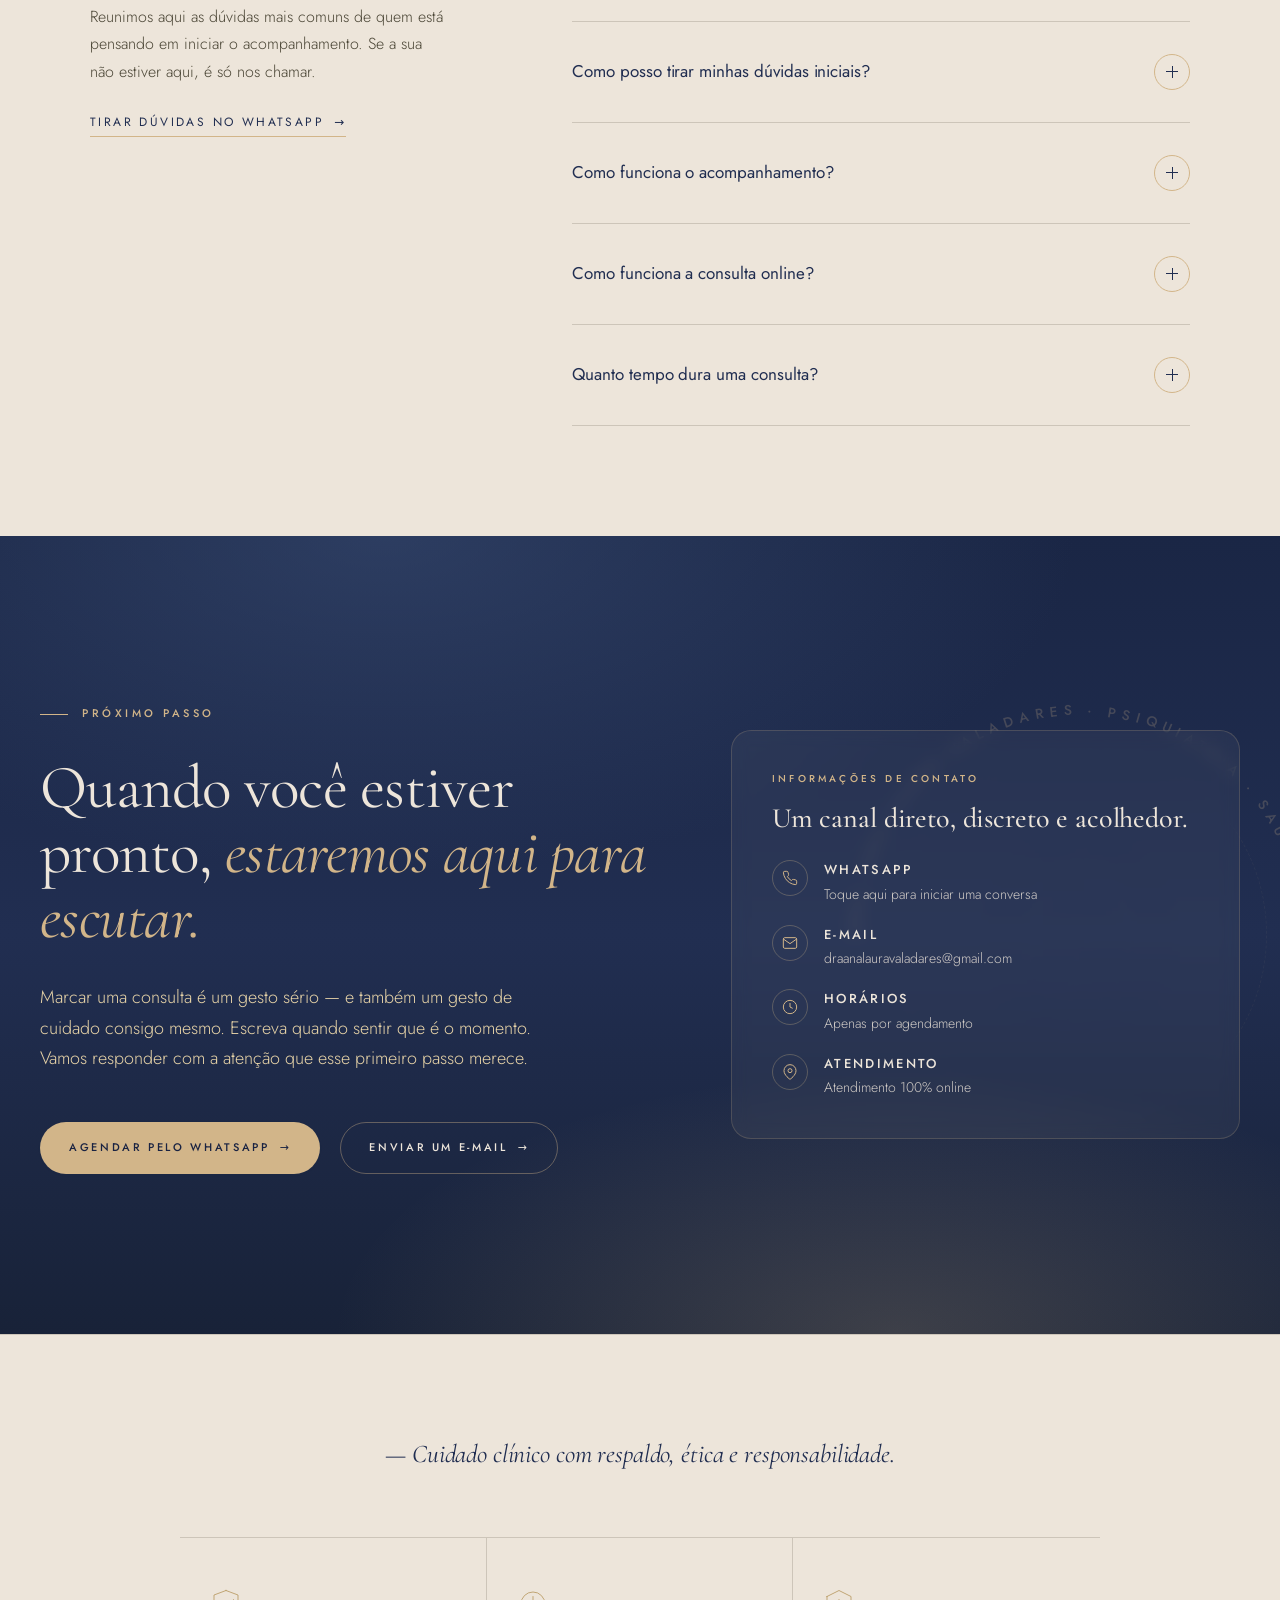
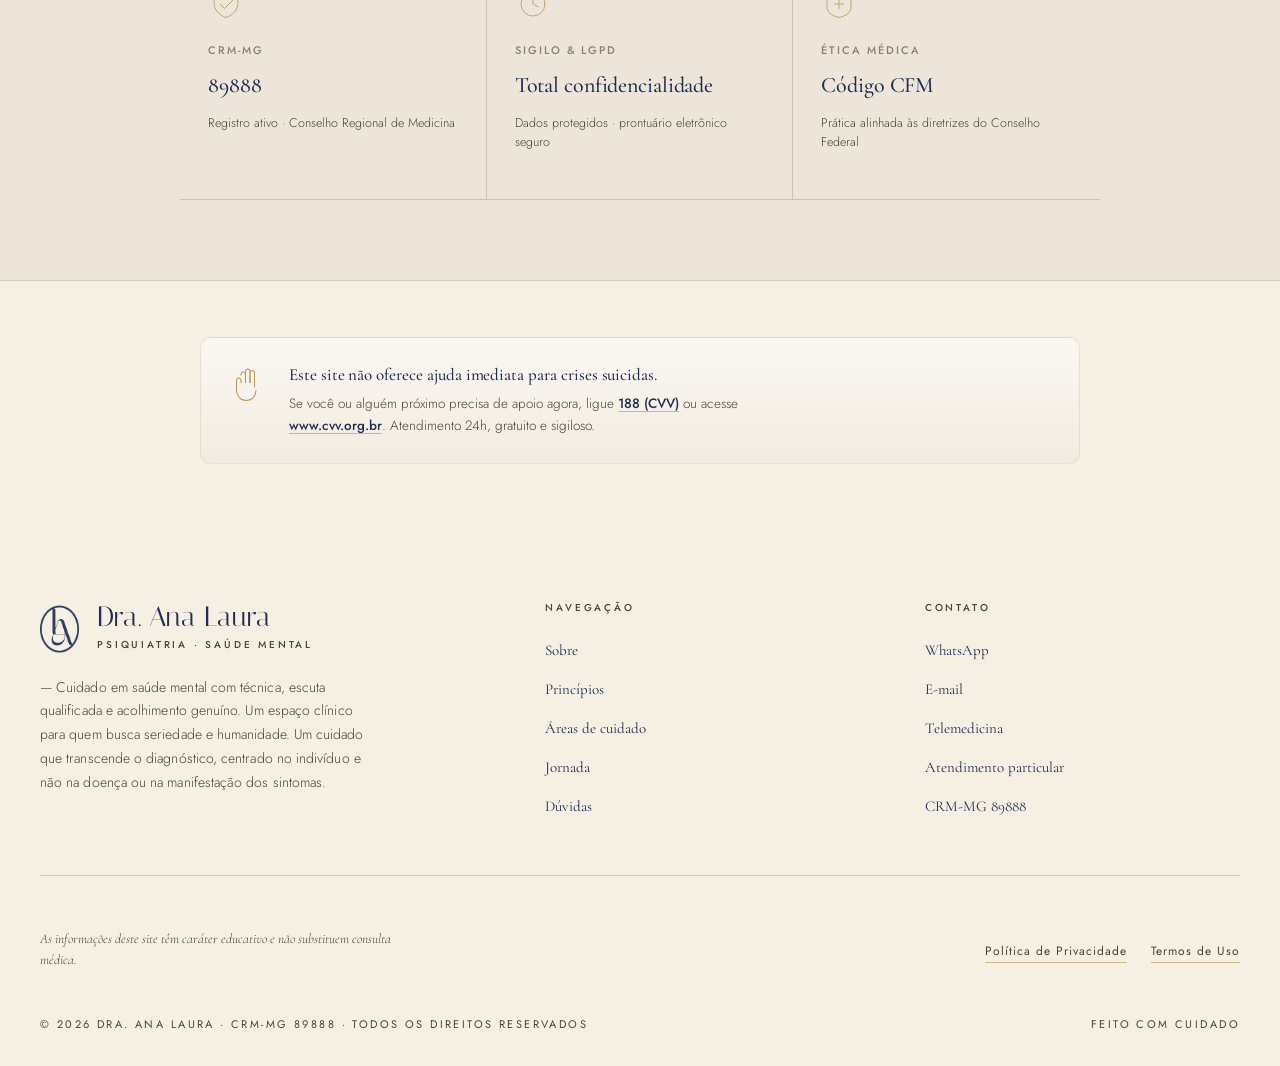
==== commit 6d51bc1b: "feat(tracking): add Supabase clicks tracking (Entrega 1) - Add assets/js/tracking.js with GCLID/UTM " ====
--- a/index.html
+++ b/index.html
@@ -1289,5 +1289,9 @@
 })();
 </script>
 
+<!-- Supabase tracking (Entrega 1 — captura GCLID/UTMs em public.clicks). Último script, isolado. -->
+<script src="assets/js/vendor/supabase.min.js"></script>
+<script src="assets/js/tracking.js?v=1" defer></script>
+
 </body>
 </html>
